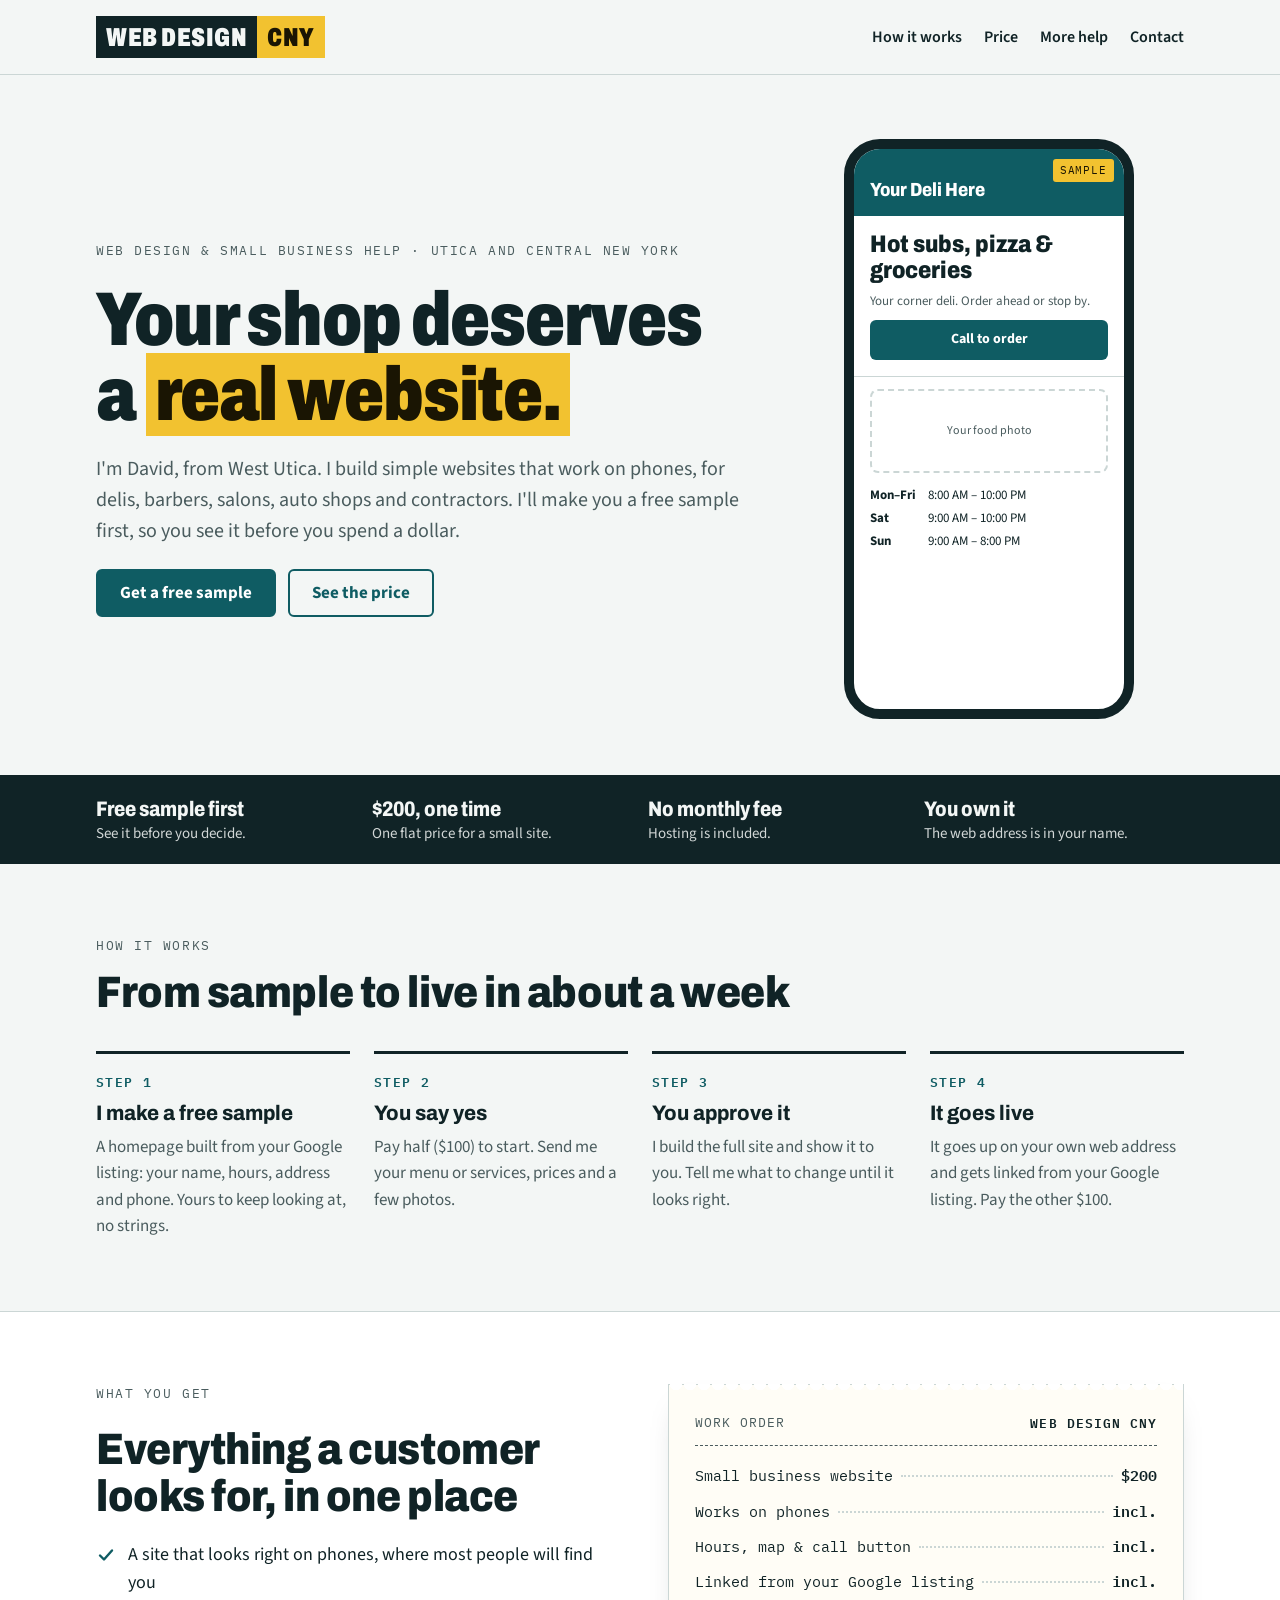
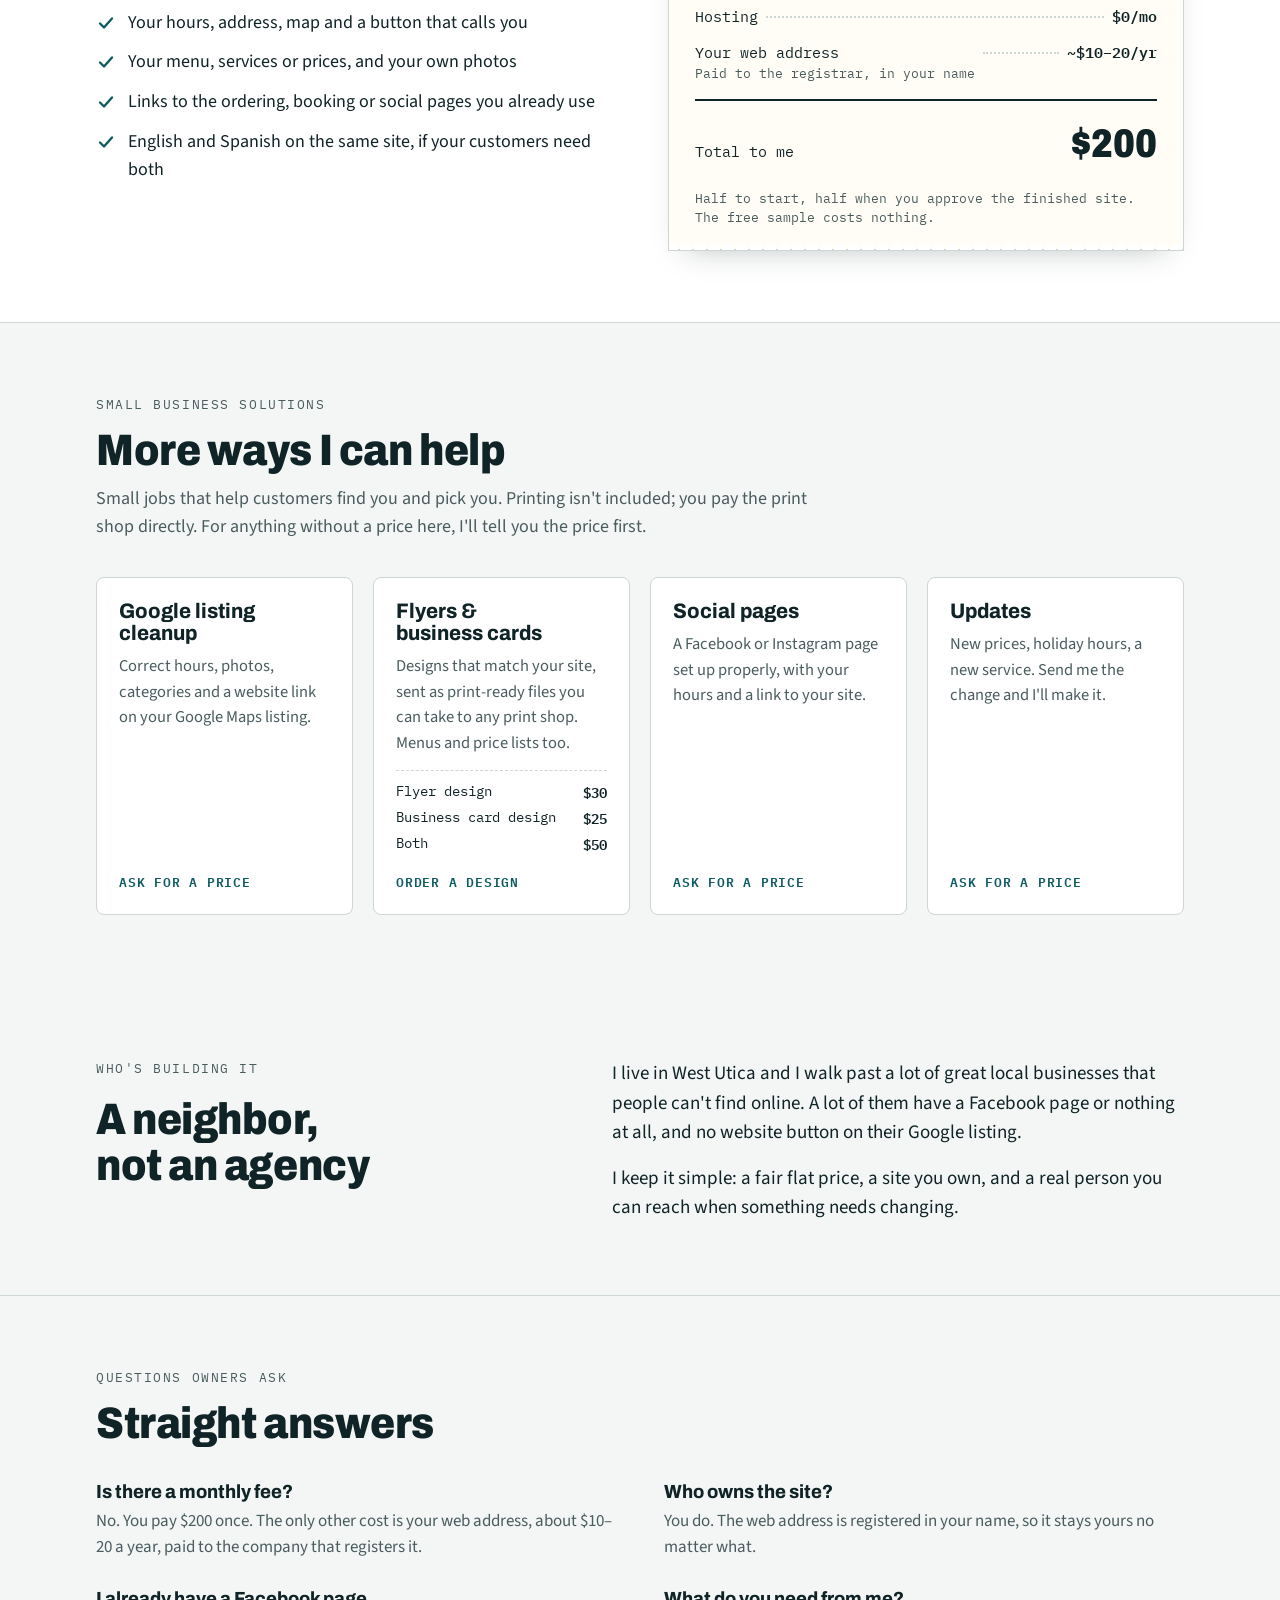
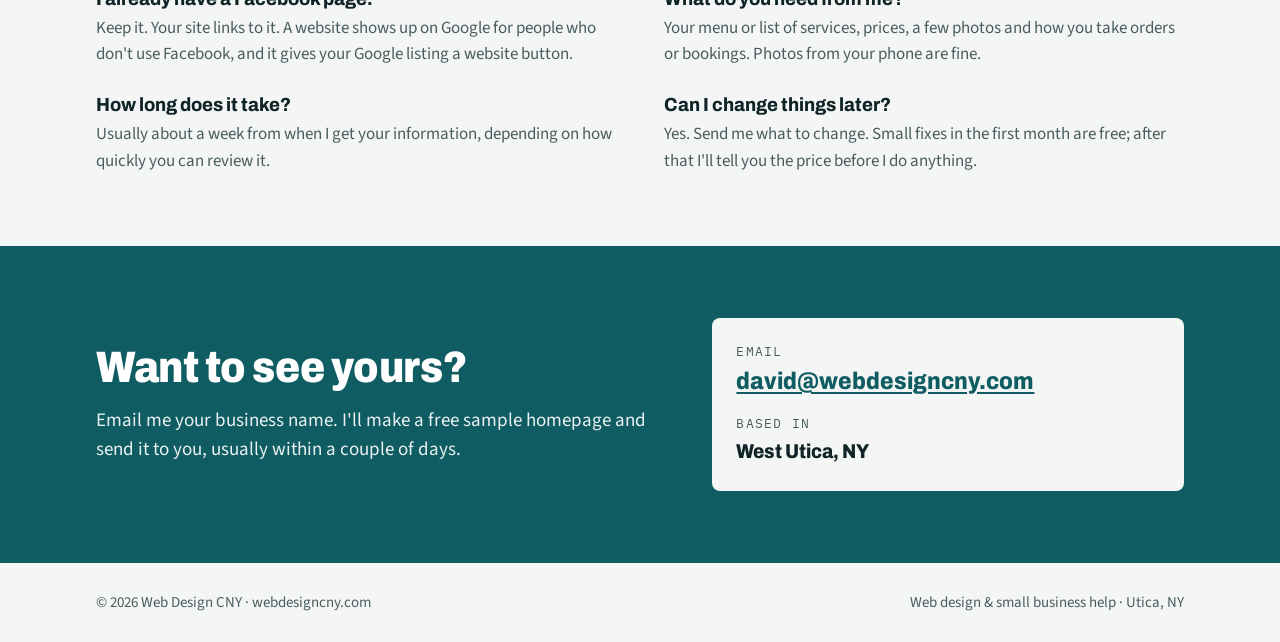
==== index.html @ 4c6f4945 "Add flyer and business card design prices Flyer $30, business card $25, both $50, as print-ready fil" ====
<!doctype html>
<html lang="en">
<head>
<meta charset="utf-8">
<meta name="viewport" content="width=device-width,initial-scale=1,viewport-fit=cover">
<title>Web Design CNY · Websites for small businesses in Utica, NY</title>
<meta name="description" content="Web Design CNY: web design and small business help in Utica and Central New York. Free sample first, $200 flat, no monthly fee.">
<link rel="canonical" href="https://webdesigncny.com/">
<meta property="og:type" content="website">
<meta property="og:url" content="https://webdesigncny.com/">
<meta property="og:title" content="Web Design CNY">
<meta property="og:description" content="Simple websites for small shops in Utica and Central New York. Free sample first, $200 flat, no monthly fee.">
<meta name="theme-color" content="#0F5C63">
<link rel="icon" href="data:image/svg+xml,%3Csvg xmlns='http://www.w3.org/2000/svg' viewBox='0 0 32 32'%3E%3Crect width='32' height='32' rx='4' fill='%23102326'/%3E%3Crect x='16' width='16' height='32' rx='0' fill='%23F2C230'/%3E%3Ctext x='8.5' y='22' font-family='Arial' font-weight='900' font-size='16' fill='%23F3F6F5' text-anchor='middle'%3EW%3C/text%3E%3Ctext x='24' y='22' font-family='Arial' font-weight='900' font-size='16' fill='%231A1503' text-anchor='middle'%3EC%3C/text%3E%3C/svg%3E">
<link rel="preconnect" href="https://fonts.googleapis.com">
<link rel="preconnect" href="https://fonts.gstatic.com" crossorigin>
<link rel="stylesheet" href="https://fonts.googleapis.com/css2?family=Archivo:wdth,wght@62..125,500..900&family=Source+Sans+3:wght@400;600;700&family=IBM+Plex+Mono:wght@400;600&display=swap">
<style>
/* Layout: storefront-sign header, hero with a phone showing a sample site, then a printed work-order ticket for pricing */
:root{
  --paper:#F3F6F5;      /* cool off-white ground */
  --card:#FFFFFF;
  --ink:#102326;        /* text */
  --muted:#4A5C5E;
  --line:#CBD6D5;
  --canal:#0F5C63;      /* primary */
  --canal-ink:#FFFFFF;
  --sign:#F2C230;       /* storefront-sign yellow, used sparingly */
  --sign-ink:#1A1503;
  --ticket:#FFFDF6;
  --display:"Archivo", "Arial Narrow", Arial, sans-serif;
  --body:"Source Sans 3", "Segoe UI", Arial, sans-serif;
  --mono:"IBM Plex Mono", ui-monospace, "Courier New", monospace;
  color-scheme:light;
}
@media (prefers-color-scheme: dark){
  :root:not([data-theme="light"]){
    --paper:#0D191B; --card:#142427; --ink:#E6EFEE; --muted:#A3B5B6; --line:#2A3D40;
    --canal:#5FB3BA; --canal-ink:#06191B; --sign:#F2C230; --sign-ink:#1A1503; --ticket:#1A2A2D;
    color-scheme:dark;
  }
}
:root[data-theme="dark"]{
  --paper:#0D191B; --card:#142427; --ink:#E6EFEE; --muted:#A3B5B6; --line:#2A3D40;
  --canal:#5FB3BA; --canal-ink:#06191B; --sign:#F2C230; --sign-ink:#1A1503; --ticket:#1A2A2D;
  color-scheme:dark;
}
*{box-sizing:border-box}
html{scroll-behavior:smooth}
body{margin:0;background:var(--paper);color:var(--ink);font-family:var(--body);font-size:18px;line-height:1.55}
img{max-width:100%}
a{color:var(--canal)}
a:focus-visible,.btn:focus-visible{outline:3px solid var(--sign);outline-offset:3px}
.wrap{max-width:1120px;margin:0 auto;padding-left:max(16px, env(safe-area-inset-left, 0px));padding-right:max(16px, env(safe-area-inset-right, 0px))}
h1,h2,h3{font-family:var(--display);text-wrap:balance;margin:0;line-height:1.05}
h2{font-size:clamp(30px,4.2vw,44px);font-weight:850;font-stretch:88%;letter-spacing:-0.01em}
h3{font-size:21px;font-weight:750;font-stretch:95%}
p{margin:0;text-wrap:pretty}
.eyebrow{font-family:var(--mono);font-size:13px;letter-spacing:0.12em;text-transform:uppercase;color:var(--muted)}
.btn{display:inline-flex;align-items:center;justify-content:center;min-height:48px;padding:0 22px;border-radius:6px;font-weight:700;font-size:17px;text-decoration:none;border:2px solid var(--canal)}
.btn-primary{background:var(--canal);color:var(--canal-ink)}
.btn-ghost{color:var(--canal);background:transparent}
section{padding-block:72px}

/* header */
.top{border-bottom:1px solid var(--line);background:var(--paper)}
.top .wrap{display:flex;align-items:center;justify-content:space-between;gap:16px;flex-wrap:wrap;padding-block:16px}
.mark{display:inline-flex;align-items:stretch;text-decoration:none;font-family:var(--display);font-weight:900;font-stretch:72%;font-size:26px;letter-spacing:0.02em;line-height:1}
.mark span{padding:8px 10px}
.mark .a{background:var(--ink);color:var(--paper)}
.mark .b{background:var(--sign);color:var(--sign-ink)}
.nav{display:flex;gap:22px;flex-wrap:wrap;font-weight:600;font-size:16px}
.nav a{color:var(--ink);text-decoration:none}
.nav a:hover{color:var(--canal);text-decoration:underline}

/* hero */
.hero{padding-block:64px 56px}
.hero .wrap{display:grid;grid-template-columns:minmax(0,1.25fr) minmax(0,0.75fr);gap:48px;align-items:center}
.hero h1{font-size:clamp(42px,6.4vw,76px);font-weight:900;font-stretch:78%;letter-spacing:-0.015em;line-height:0.98}
.hero h1 em{font-style:normal;background:var(--sign);color:var(--sign-ink);padding:0 0.12em;box-decoration-break:clone;-webkit-box-decoration-break:clone}
.hero-copy{display:flex;flex-direction:column;gap:22px;min-width:0}
.hero-copy .lede{font-size:20px;color:var(--muted);max-width:34em}
.cta{display:flex;gap:12px;flex-wrap:wrap}

/* phone mockup */
.phone{justify-self:center;width:100%;max-width:290px;aspect-ratio:9/18;border:10px solid var(--ink);border-radius:36px;background:var(--card);overflow:hidden;display:flex;flex-direction:column;position:relative}
.phone .tag{position:absolute;top:10px;right:10px;font-family:var(--mono);font-size:11px;letter-spacing:0.08em;text-transform:uppercase;background:var(--sign);color:var(--sign-ink);padding:3px 7px;border-radius:3px}
.p-nav{background:var(--canal);color:var(--canal-ink);padding:26px 16px 12px;font-family:var(--display);font-weight:800;font-stretch:85%;font-size:19px}
.p-hero{padding:16px;display:flex;flex-direction:column;gap:10px;border-bottom:1px solid var(--line)}
.p-hero strong{font-family:var(--display);font-size:24px;font-weight:850;font-stretch:85%;line-height:1.05}
.p-hero small{font-size:13px;color:var(--muted);line-height:1.35}
.p-btn{background:var(--canal);color:var(--canal-ink);border-radius:6px;text-align:center;font-weight:700;font-size:14px;padding:9px}
.p-photo{margin:12px 16px 0;height:84px;border:2px dashed var(--line);border-radius:8px;display:flex;align-items:center;justify-content:center;font-size:12px;color:var(--muted)}
.p-hours{padding:12px 16px;font-size:13px;display:grid;grid-template-columns:auto 1fr;gap:3px 12px;font-variant-numeric:tabular-nums}
.p-hours b{font-weight:700}

/* promise strip */
.strip{background:var(--ink);color:var(--paper)}
.strip .wrap{display:grid;grid-template-columns:repeat(4,minmax(0,1fr));gap:16px;padding-block:22px}
.strip div{font-family:var(--display);font-weight:800;font-stretch:85%;font-size:21px;line-height:1.15}
.strip small{display:block;font-family:var(--body);font-weight:400;font-size:15px;opacity:0.85;margin-top:4px}

/* steps */
.head{display:flex;flex-direction:column;gap:12px;margin-bottom:36px;max-width:40em}
.steps{display:grid;grid-template-columns:repeat(4,minmax(0,1fr));gap:24px;list-style:none;margin:0;padding:0;counter-reset:s}
.steps li{display:flex;flex-direction:column;gap:10px;padding-top:18px;border-top:3px solid var(--ink);min-width:0}
.steps li::before{counter-increment:s;content:"Step " counter(s);font-family:var(--mono);font-size:13px;letter-spacing:0.1em;text-transform:uppercase;color:var(--canal);font-weight:600}
.steps p{color:var(--muted);font-size:17px}

/* pricing */
.price{background:var(--card);border-block:1px solid var(--line)}
.price .wrap{display:grid;grid-template-columns:minmax(0,1fr) minmax(0,1fr);gap:56px;align-items:start}
.incl{display:flex;flex-direction:column;gap:22px;min-width:0}
.incl ul{margin:0;padding:0;list-style:none;display:flex;flex-direction:column;gap:12px}
.incl li{display:grid;grid-template-columns:22px 1fr;gap:10px;align-items:start}
.incl svg{margin-top:4px;color:var(--canal)}
.ticket{background:var(--ticket);border:1px solid var(--line);font-family:var(--mono);font-size:15px;padding:28px 26px 22px;position:relative;min-width:0;box-shadow:0 1px 0 var(--line),0 14px 30px -18px rgba(16,35,38,0.35)}
.ticket::before,.ticket::after{content:"";position:absolute;left:0;right:0;height:10px;background:radial-gradient(circle at 7px 0,var(--card) 6px,transparent 6.5px) repeat-x;background-size:14px 10px}
.ticket::before{top:-1px}
.ticket::after{bottom:-1px;transform:rotate(180deg)}
.t-head{display:flex;justify-content:space-between;gap:12px;flex-wrap:wrap;border-bottom:1px dashed var(--muted);padding-bottom:12px;margin-bottom:12px;font-size:13px;letter-spacing:0.08em;text-transform:uppercase;color:var(--muted)}
.t-head b{color:var(--ink);font-weight:600}
.t-row{display:flex;align-items:baseline;gap:8px;padding:6px 0}
.t-row .lbl{min-width:0}
.t-row .dots{flex:1;border-bottom:2px dotted var(--line);transform:translateY(-4px);min-width:16px}
.t-row .amt{font-variant-numeric:tabular-nums;white-space:nowrap;font-weight:600}
.t-row .note{display:block;font-size:12.5px;color:var(--muted)}
.t-total{display:flex;justify-content:space-between;align-items:baseline;gap:12px;border-top:2px solid var(--ink);margin-top:10px;padding-top:12px}
.t-total .big{font-family:var(--display);font-size:40px;font-weight:900;font-stretch:80%}
.t-foot{margin-top:14px;font-size:12.5px;color:var(--muted);line-height:1.5}

/* more help */
.help-grid{display:grid;grid-template-columns:repeat(4,minmax(0,1fr));gap:20px}
.help{background:var(--card);border:1px solid var(--line);border-radius:8px;padding:22px;display:flex;flex-direction:column;gap:10px;min-width:0}
.help p{color:var(--muted);font-size:16.5px}
.help .ask{margin-top:auto;font-family:var(--mono);font-size:13px;letter-spacing:0.06em;text-transform:uppercase;color:var(--canal);font-weight:600;padding-top:8px;text-decoration:none}
.help .ask:hover{text-decoration:underline}
.rates{margin:4px 0 0;display:grid;grid-template-columns:1fr auto;gap:4px 12px;font-family:var(--mono);font-size:14px;border-top:1px dashed var(--line);padding-top:10px}
.rates dt{margin:0;color:var(--ink)}
.rates dd{margin:0;font-weight:600;font-variant-numeric:tabular-nums;text-align:right}

/* about */
.about .wrap{display:grid;grid-template-columns:minmax(0,0.9fr) minmax(0,1.1fr);gap:48px;align-items:start}
.about p{font-size:19px;max-width:34em}
.stack{display:flex;flex-direction:column;gap:16px}

/* faq */
.faq{border-top:1px solid var(--line)}
.qs{display:grid;grid-template-columns:repeat(2,minmax(0,1fr));gap:28px 48px}
.qs div{display:flex;flex-direction:column;gap:6px;min-width:0}
.qs h3{font-size:19px}
.qs p{color:var(--muted);font-size:17px}

/* contact */
.contact{background:var(--canal);color:var(--canal-ink)}
.contact .wrap{display:grid;grid-template-columns:minmax(0,1.1fr) minmax(0,0.9fr);gap:40px;align-items:center}
.contact h2{color:var(--canal-ink)}
.contact p{font-size:19px;opacity:0.92;max-width:30em}
.card-c{background:var(--paper);color:var(--ink);border-radius:8px;padding:24px;display:flex;flex-direction:column;gap:14px;min-width:0}
.card-c .row{display:flex;flex-direction:column;gap:2px}
.card-c .k{font-family:var(--mono);font-size:12.5px;letter-spacing:0.1em;text-transform:uppercase;color:var(--muted)}
.card-c .v{font-family:var(--display);font-weight:800;font-stretch:90%;font-size:24px;overflow-wrap:anywhere;color:var(--ink)}
.card-c a.v{color:var(--canal);text-decoration:underline;text-underline-offset:3px}
footer{padding-block:28px;font-size:15px;color:var(--muted)}
footer .wrap{display:flex;justify-content:space-between;gap:12px;flex-wrap:wrap}

@media (max-width:900px){
  .hero .wrap,.price .wrap,.about .wrap,.contact .wrap{grid-template-columns:minmax(0,1fr)}
  .steps,.help-grid{grid-template-columns:repeat(2,minmax(0,1fr))}
  .strip .wrap{grid-template-columns:repeat(2,minmax(0,1fr))}
  .phone{max-width:260px}
}
@media (max-width:560px){
  body{font-size:17px}
  section{padding-block:52px}
  .steps,.help-grid,.qs{grid-template-columns:minmax(0,1fr)}
  .nav{gap:14px;font-size:15px}
  .ticket{padding:24px 16px 18px;font-size:14px}
}
@media (prefers-reduced-motion:no-preference){
  .btn{transition:transform .15s ease}
  .btn:hover{transform:translateY(-1px)}
}
@media (prefers-reduced-motion:reduce){
  html{scroll-behavior:auto}
}
</style>
</head>
<body>

<header class="top">
  <div class="wrap">
    <a class="mark" href="#top" aria-label="Web Design CNY, home"><span class="a">WEB DESIGN</span><span class="b">CNY</span></a>
    <nav class="nav" aria-label="Main">
      <a href="#how">How it works</a>
      <a href="#price">Price</a>
      <a href="#help">More help</a>
      <a href="#contact">Contact</a>
    </nav>
  </div>
</header>

<main id="top">
  <section class="hero">
    <div class="wrap">
      <div class="hero-copy">
        <div class="eyebrow">Web design &amp; small business help · Utica and Central New York</div>
        <h1>Your shop deserves a <em>real website.</em></h1>
        <p class="lede">I'm David, from West Utica. I build simple websites that work on phones, for delis, barbers, salons, auto shops and contractors. I'll make you a free sample first, so you see it before you spend a dollar.</p>
        <div class="cta">
          <a class="btn btn-primary" href="#contact">Get a free sample</a>
          <a class="btn btn-ghost" href="#price">See the price</a>
        </div>
      </div>
      <div class="phone" role="img" aria-label="Example of a small business website on a phone, showing a deli's name, a call button, a photo spot and opening hours">
        <div class="tag">Sample</div>
        <div class="p-nav">Your Deli Here</div>
        <div class="p-hero">
          <strong>Hot subs, pizza &amp; groceries</strong>
          <small>Your corner deli. Order ahead or stop by.</small>
          <div class="p-btn">Call to order</div>
        </div>
        <div class="p-photo">Your food photo</div>
        <div class="p-hours">
          <b>Mon–Fri</b><span>8:00 AM – 10:00 PM</span>
          <b>Sat</b><span>9:00 AM – 10:00 PM</span>
          <b>Sun</b><span>9:00 AM – 8:00 PM</span>
        </div>
      </div>
    </div>
  </section>

  <div class="strip">
    <div class="wrap">
      <div>Free sample first<small>See it before you decide.</small></div>
      <div>$200, one time<small>One flat price for a small site.</small></div>
      <div>No monthly fee<small>Hosting is included.</small></div>
      <div>You own it<small>The web address is in your name.</small></div>
    </div>
  </div>

  <section id="how">
    <div class="wrap">
      <div class="head">
        <div class="eyebrow">How it works</div>
        <h2>From sample to live in about a week</h2>
      </div>
      <ol class="steps">
        <li><h3>I make a free sample</h3><p>A homepage built from your Google listing: your name, hours, address and phone. Yours to keep looking at, no strings.</p></li>
        <li><h3>You say yes</h3><p>Pay half ($100) to start. Send me your menu or services, prices and a few photos.</p></li>
        <li><h3>You approve it</h3><p>I build the full site and show it to you. Tell me what to change until it looks right.</p></li>
        <li><h3>It goes live</h3><p>It goes up on your own web address and gets linked from your Google listing. Pay the other $100.</p></li>
      </ol>
    </div>
  </section>

  <section class="price" id="price">
    <div class="wrap">
      <div class="incl">
        <div class="eyebrow">What you get</div>
        <h2>Everything a customer looks for, in one place</h2>
        <ul>
          <li><svg width="20" height="20" viewBox="0 0 20 20" fill="none" aria-hidden="true"><path d="M4 10.5l4 4 8-9" stroke="currentColor" stroke-width="2.4" stroke-linecap="round" stroke-linejoin="round"/></svg><span>A site that looks right on phones, where most people will find you</span></li>
          <li><svg width="20" height="20" viewBox="0 0 20 20" fill="none" aria-hidden="true"><path d="M4 10.5l4 4 8-9" stroke="currentColor" stroke-width="2.4" stroke-linecap="round" stroke-linejoin="round"/></svg><span>Your hours, address, map and a button that calls you</span></li>
          <li><svg width="20" height="20" viewBox="0 0 20 20" fill="none" aria-hidden="true"><path d="M4 10.5l4 4 8-9" stroke="currentColor" stroke-width="2.4" stroke-linecap="round" stroke-linejoin="round"/></svg><span>Your menu, services or prices, and your own photos</span></li>
          <li><svg width="20" height="20" viewBox="0 0 20 20" fill="none" aria-hidden="true"><path d="M4 10.5l4 4 8-9" stroke="currentColor" stroke-width="2.4" stroke-linecap="round" stroke-linejoin="round"/></svg><span>Links to the ordering, booking or social pages you already use</span></li>
          <li><svg width="20" height="20" viewBox="0 0 20 20" fill="none" aria-hidden="true"><path d="M4 10.5l4 4 8-9" stroke="currentColor" stroke-width="2.4" stroke-linecap="round" stroke-linejoin="round"/></svg><span>English and Spanish on the same site, if your customers need both</span></li>
        </ul>
      </div>
      <div class="ticket" aria-label="Price breakdown">
        <div class="t-head"><span>Work order</span><b>Web Design CNY</b></div>
        <div class="t-row"><span class="lbl">Small business website</span><span class="dots"></span><span class="amt">$200</span></div>
        <div class="t-row"><span class="lbl">Works on phones</span><span class="dots"></span><span class="amt">incl.</span></div>
        <div class="t-row"><span class="lbl">Hours, map &amp; call button</span><span class="dots"></span><span class="amt">incl.</span></div>
        <div class="t-row"><span class="lbl">Linked from your Google listing</span><span class="dots"></span><span class="amt">incl.</span></div>
        <div class="t-row"><span class="lbl">Hosting</span><span class="dots"></span><span class="amt">$0/mo</span></div>
        <div class="t-row"><span class="lbl">Your web address<span class="note">Paid to the registrar, in your name</span></span><span class="dots"></span><span class="amt">~$10–20/yr</span></div>
        <div class="t-total"><span>Total to me</span><span class="big">$200</span></div>
        <div class="t-foot">Half to start, half when you approve the finished site. The free sample costs nothing.</div>
      </div>
    </div>
  </section>

  <section id="help">
    <div class="wrap">
      <div class="head">
        <div class="eyebrow">Small business solutions</div>
        <h2>More ways I can help</h2>
        <p style="color:var(--muted)">Small jobs that help customers find you and pick you. Printing isn't included; you pay the print shop directly. For anything without a price here, I'll tell you the price first.</p>
      </div>
      <div class="help-grid">
        <div class="help"><h3>Google listing cleanup</h3><p>Correct hours, photos, categories and a website link on your Google Maps listing.</p><a class="ask" href="#contact">Ask for a price</a></div>
        <div class="help"><h3>Flyers &amp; business cards</h3><p>Designs that match your site, sent as print-ready files you can take to any print shop. Menus and price lists too.</p><dl class="rates"><dt>Flyer design</dt><dd>$30</dd><dt>Business card design</dt><dd>$25</dd><dt>Both</dt><dd>$50</dd></dl><a class="ask" href="#contact">Order a design</a></div>
        <div class="help"><h3>Social pages</h3><p>A Facebook or Instagram page set up properly, with your hours and a link to your site.</p><a class="ask" href="#contact">Ask for a price</a></div>
        <div class="help"><h3>Updates</h3><p>New prices, holiday hours, a new service. Send me the change and I'll make it.</p><a class="ask" href="#contact">Ask for a price</a></div>
      </div>
    </div>
  </section>

  <section class="about">
    <div class="wrap">
      <div class="stack">
        <div class="eyebrow">Who's building it</div>
        <h2>A neighbor, not an agency</h2>
      </div>
      <div class="stack">
        <p>I live in West Utica and I walk past a lot of great local businesses that people can't find online. A lot of them have a Facebook page or nothing at all, and no website button on their Google listing.</p>
        <p>I keep it simple: a fair flat price, a site you own, and a real person you can reach when something needs changing.</p>
      </div>
    </div>
  </section>

  <section class="faq">
    <div class="wrap">
      <div class="head">
        <div class="eyebrow">Questions owners ask</div>
        <h2>Straight answers</h2>
      </div>
      <div class="qs">
        <div><h3>Is there a monthly fee?</h3><p>No. You pay $200 once. The only other cost is your web address, about $10–20 a year, paid to the company that registers it.</p></div>
        <div><h3>Who owns the site?</h3><p>You do. The web address is registered in your name, so it stays yours no matter what.</p></div>
        <div><h3>I already have a Facebook page.</h3><p>Keep it. Your site links to it. A website shows up on Google for people who don't use Facebook, and it gives your Google listing a website button.</p></div>
        <div><h3>What do you need from me?</h3><p>Your menu or list of services, prices, a few photos and how you take orders or bookings. Photos from your phone are fine.</p></div>
        <div><h3>How long does it take?</h3><p>Usually about a week from when I get your information, depending on how quickly you can review it.</p></div>
        <div><h3>Can I change things later?</h3><p>Yes. Send me what to change. Small fixes in the first month are free; after that I'll tell you the price before I do anything.</p></div>
      </div>
    </div>
  </section>

  <section class="contact" id="contact">
    <div class="wrap">
      <div class="stack">
        <h2>Want to see yours?</h2>
        <p>Email me your business name. I'll make a free sample homepage and send it to you, usually within a couple of days.</p>
      </div>
      <div class="card-c">
        <div class="row"><span class="k">Email</span><a class="v" href="mailto:david@webdesigncny.com?subject=Free%20sample%20for%20my%20business">david@webdesigncny.com</a></div>
        <div class="row"><span class="k">Based in</span><span class="v" style="font-size:20px">West Utica, NY</span></div>
      </div>
    </div>
  </section>
</main>

<footer>
  <div class="wrap">
    <span>© 2026 Web Design CNY · webdesigncny.com</span>
    <span>Web design &amp; small business help · Utica, NY</span>
  </div>
</footer>

</body>
</html>
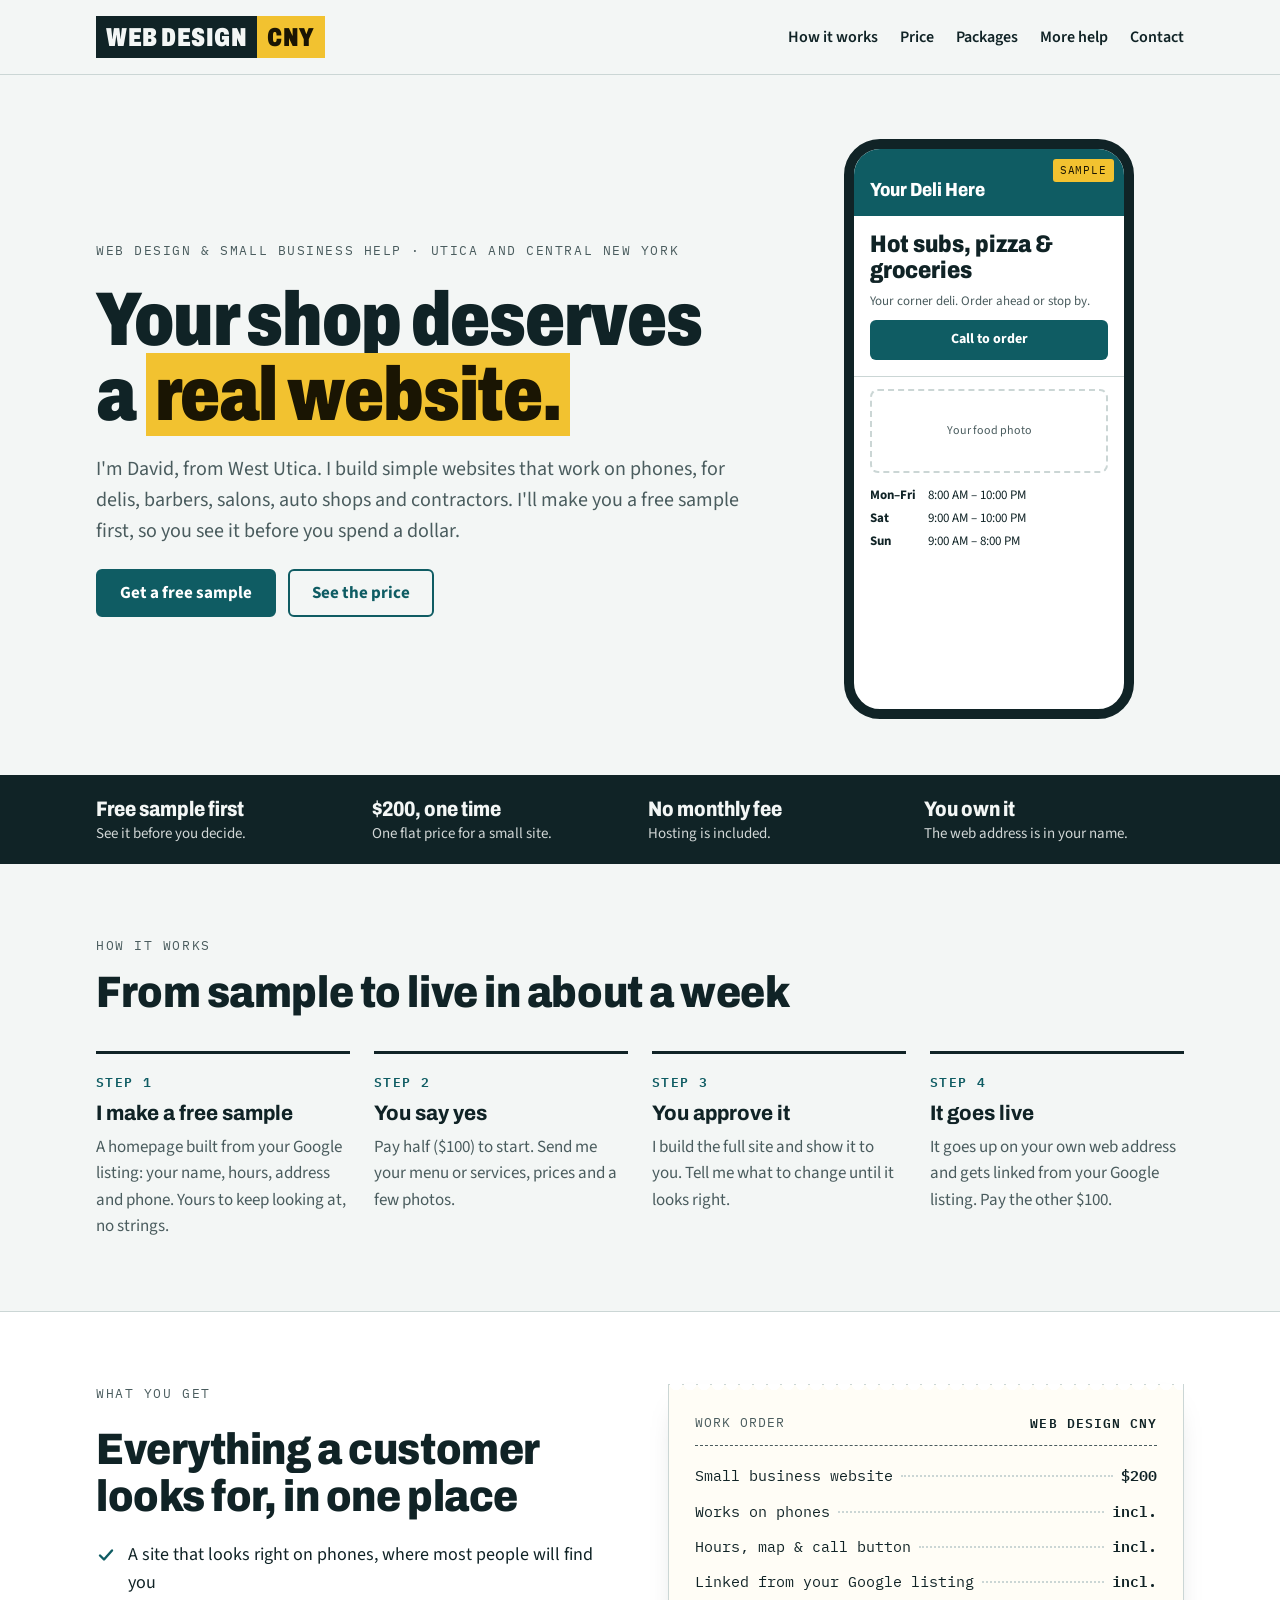
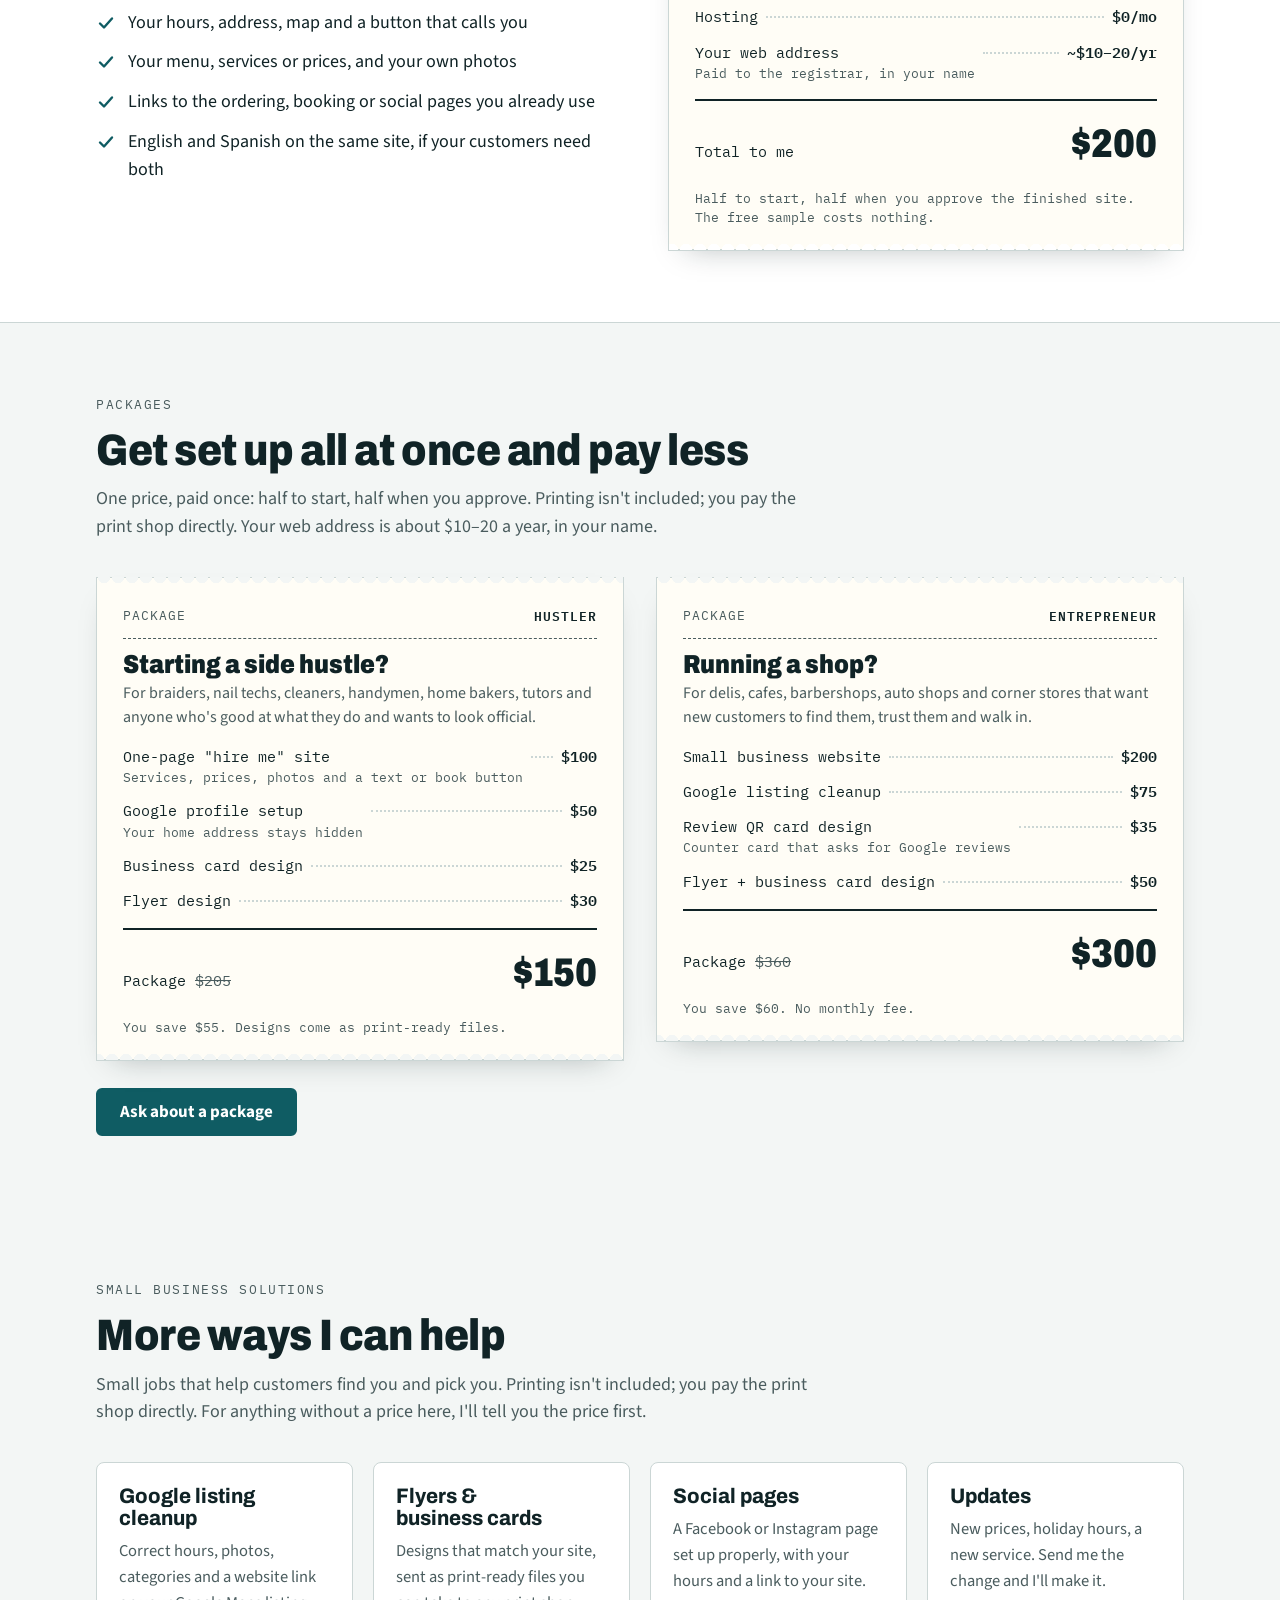
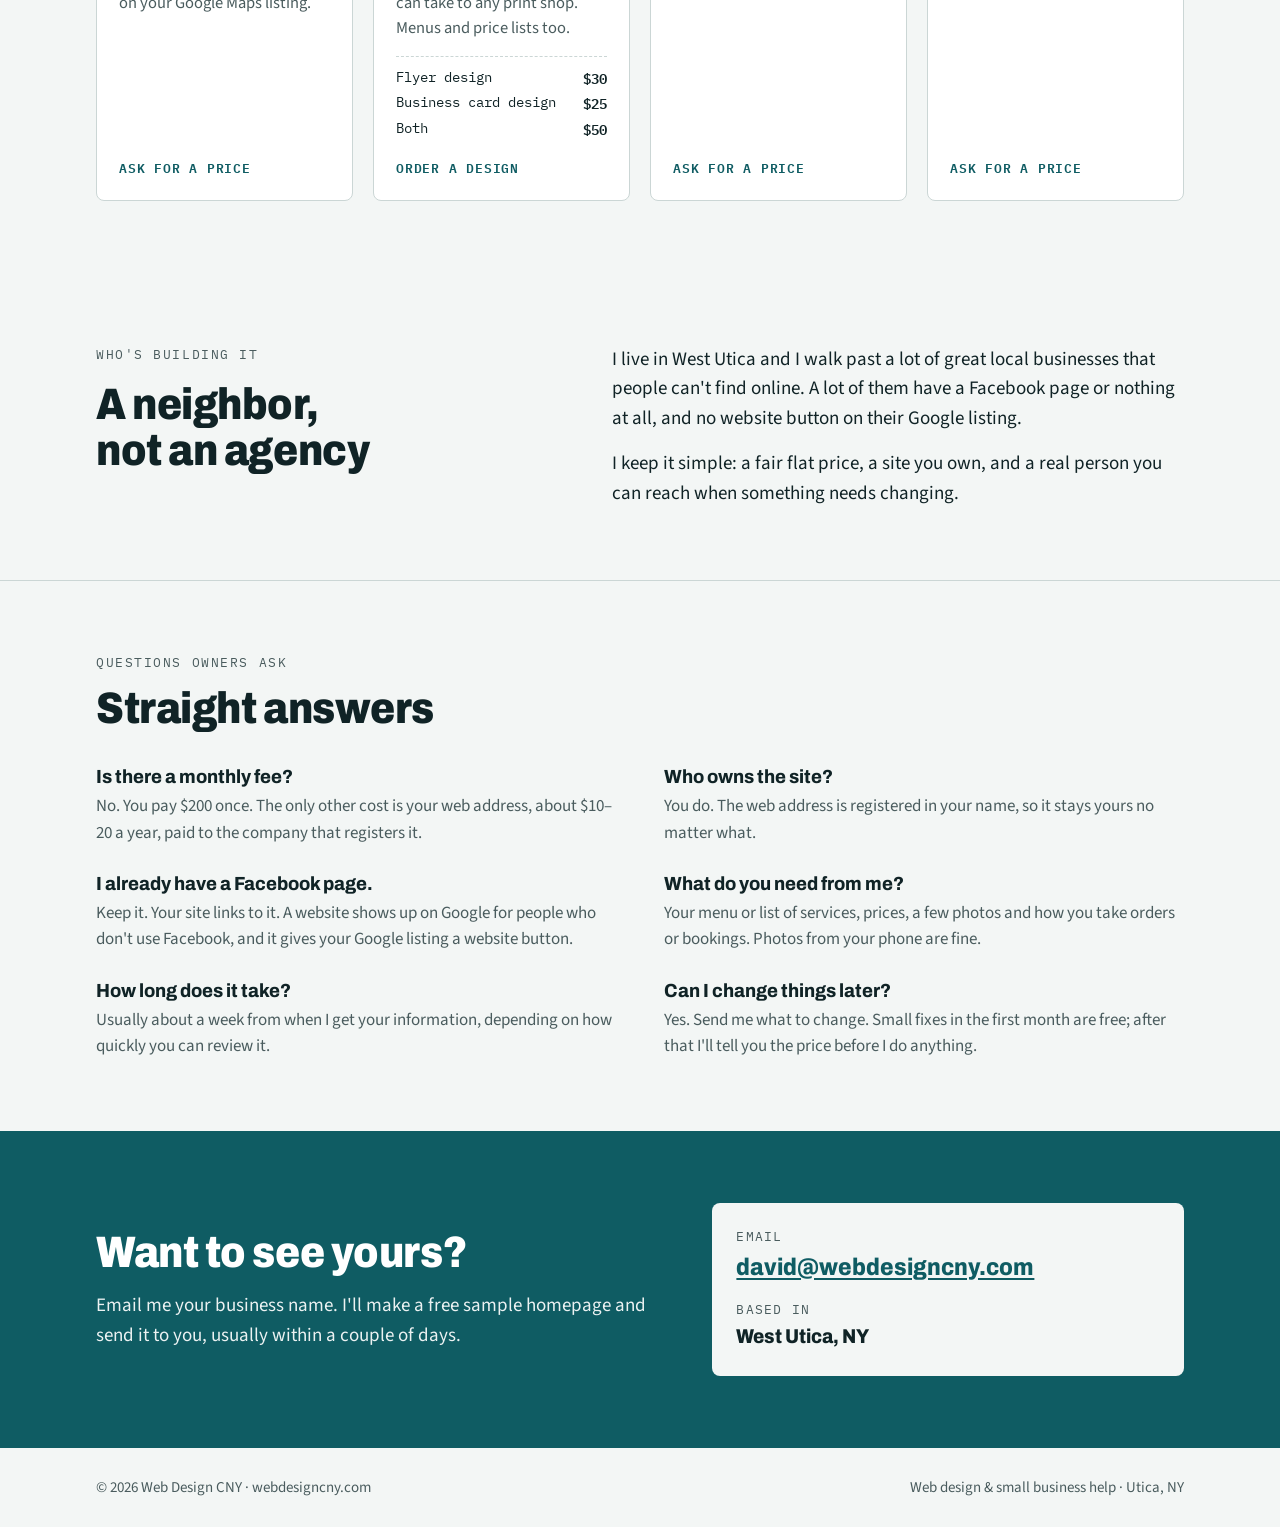
==== commit 27acedfa: "Add Hustler and Entrepreneur packages section Hustler $150 (one-page site, Google profile, card, fly" ====
--- a/index.html
+++ b/index.html
@@ -139,6 +139,13 @@
 .rates dt{margin:0;color:var(--ink)}
 .rates dd{margin:0;font-weight:600;font-variant-numeric:tabular-nums;text-align:right}
 
+/* packages */
+.pk-grid{display:grid;grid-template-columns:repeat(2,minmax(0,1fr));gap:32px;align-items:start}
+.pk::before,.pk::after{background:radial-gradient(circle at 7px 0,var(--paper) 6px,transparent 6.5px) repeat-x;background-size:14px 10px}
+.pk .who{font-family:var(--body);font-size:16px;color:var(--muted);margin:0 0 10px;line-height:1.45}
+.pk h3{font-family:var(--display);font-size:26px;font-weight:900;font-stretch:85%;margin:0 0 4px;color:var(--ink)}
+.pk .was{text-decoration:line-through;color:var(--muted);font-weight:400}
+
 /* about */
 .about .wrap{display:grid;grid-template-columns:minmax(0,0.9fr) minmax(0,1.1fr);gap:48px;align-items:start}
 .about p{font-size:19px;max-width:34em}
@@ -167,6 +174,7 @@
 @media (max-width:900px){
   .hero .wrap,.price .wrap,.about .wrap,.contact .wrap{grid-template-columns:minmax(0,1fr)}
   .steps,.help-grid{grid-template-columns:repeat(2,minmax(0,1fr))}
+  .pk-grid{grid-template-columns:minmax(0,1fr)}
   .strip .wrap{grid-template-columns:repeat(2,minmax(0,1fr))}
   .phone{max-width:260px}
 }
@@ -194,6 +202,7 @@
     <nav class="nav" aria-label="Main">
       <a href="#how">How it works</a>
       <a href="#price">Price</a>
+      <a href="#packages">Packages</a>
       <a href="#help">More help</a>
       <a href="#contact">Contact</a>
     </nav>
@@ -281,6 +290,41 @@
     </div>
   </section>
 
+  <section id="packages">
+    <div class="wrap">
+      <div class="head">
+        <div class="eyebrow">Packages</div>
+        <h2>Get set up all at once and pay less</h2>
+        <p style="color:var(--muted)">One price, paid once: half to start, half when you approve. Printing isn't included; you pay the print shop directly. Your web address is about $10–20 a year, in your name.</p>
+      </div>
+      <div class="pk-grid">
+        <div class="ticket pk" aria-label="Hustler package">
+          <div class="t-head"><span>Package</span><b>Hustler</b></div>
+          <h3>Starting a side hustle?</h3>
+          <p class="who">For braiders, nail techs, cleaners, handymen, home bakers, tutors and anyone who's good at what they do and wants to look official.</p>
+          <div class="t-row"><span class="lbl">One-page "hire me" site<span class="note">Services, prices, photos and a text or book button</span></span><span class="dots"></span><span class="amt">$100</span></div>
+          <div class="t-row"><span class="lbl">Google profile setup<span class="note">Your home address stays hidden</span></span><span class="dots"></span><span class="amt">$50</span></div>
+          <div class="t-row"><span class="lbl">Business card design</span><span class="dots"></span><span class="amt">$25</span></div>
+          <div class="t-row"><span class="lbl">Flyer design</span><span class="dots"></span><span class="amt">$30</span></div>
+          <div class="t-total"><span>Package <span class="was">$205</span></span><span class="big">$150</span></div>
+          <div class="t-foot">You save $55. Designs come as print-ready files.</div>
+        </div>
+        <div class="ticket pk" aria-label="Entrepreneur package">
+          <div class="t-head"><span>Package</span><b>Entrepreneur</b></div>
+          <h3>Running a shop?</h3>
+          <p class="who">For delis, cafes, barbershops, auto shops and corner stores that want new customers to find them, trust them and walk in.</p>
+          <div class="t-row"><span class="lbl">Small business website</span><span class="dots"></span><span class="amt">$200</span></div>
+          <div class="t-row"><span class="lbl">Google listing cleanup</span><span class="dots"></span><span class="amt">$75</span></div>
+          <div class="t-row"><span class="lbl">Review QR card design<span class="note">Counter card that asks for Google reviews</span></span><span class="dots"></span><span class="amt">$35</span></div>
+          <div class="t-row"><span class="lbl">Flyer + business card design</span><span class="dots"></span><span class="amt">$50</span></div>
+          <div class="t-total"><span>Package <span class="was">$360</span></span><span class="big">$300</span></div>
+          <div class="t-foot">You save $60. No monthly fee.</div>
+        </div>
+      </div>
+      <p style="margin-top:28px"><a class="btn btn-primary" href="#contact">Ask about a package</a></p>
+    </div>
+  </section>
+
   <section id="help">
     <div class="wrap">
       <div class="head">
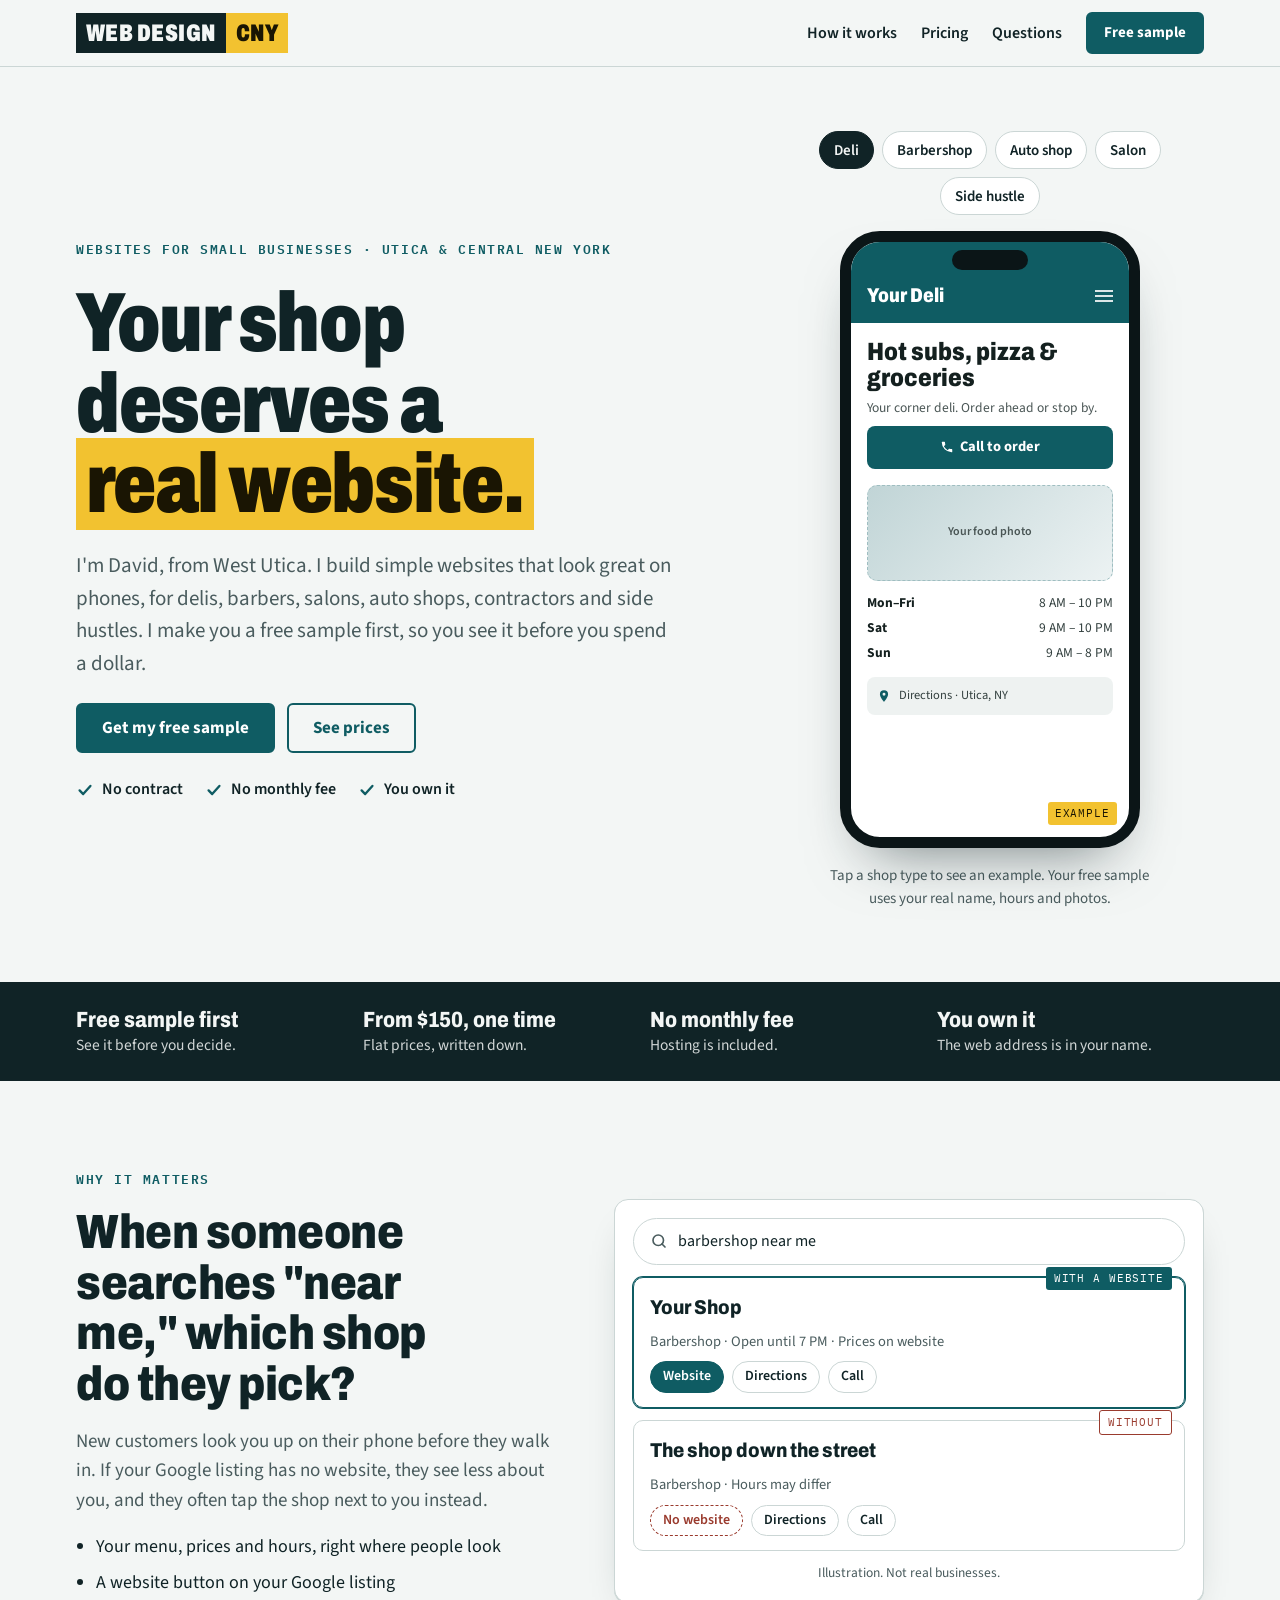
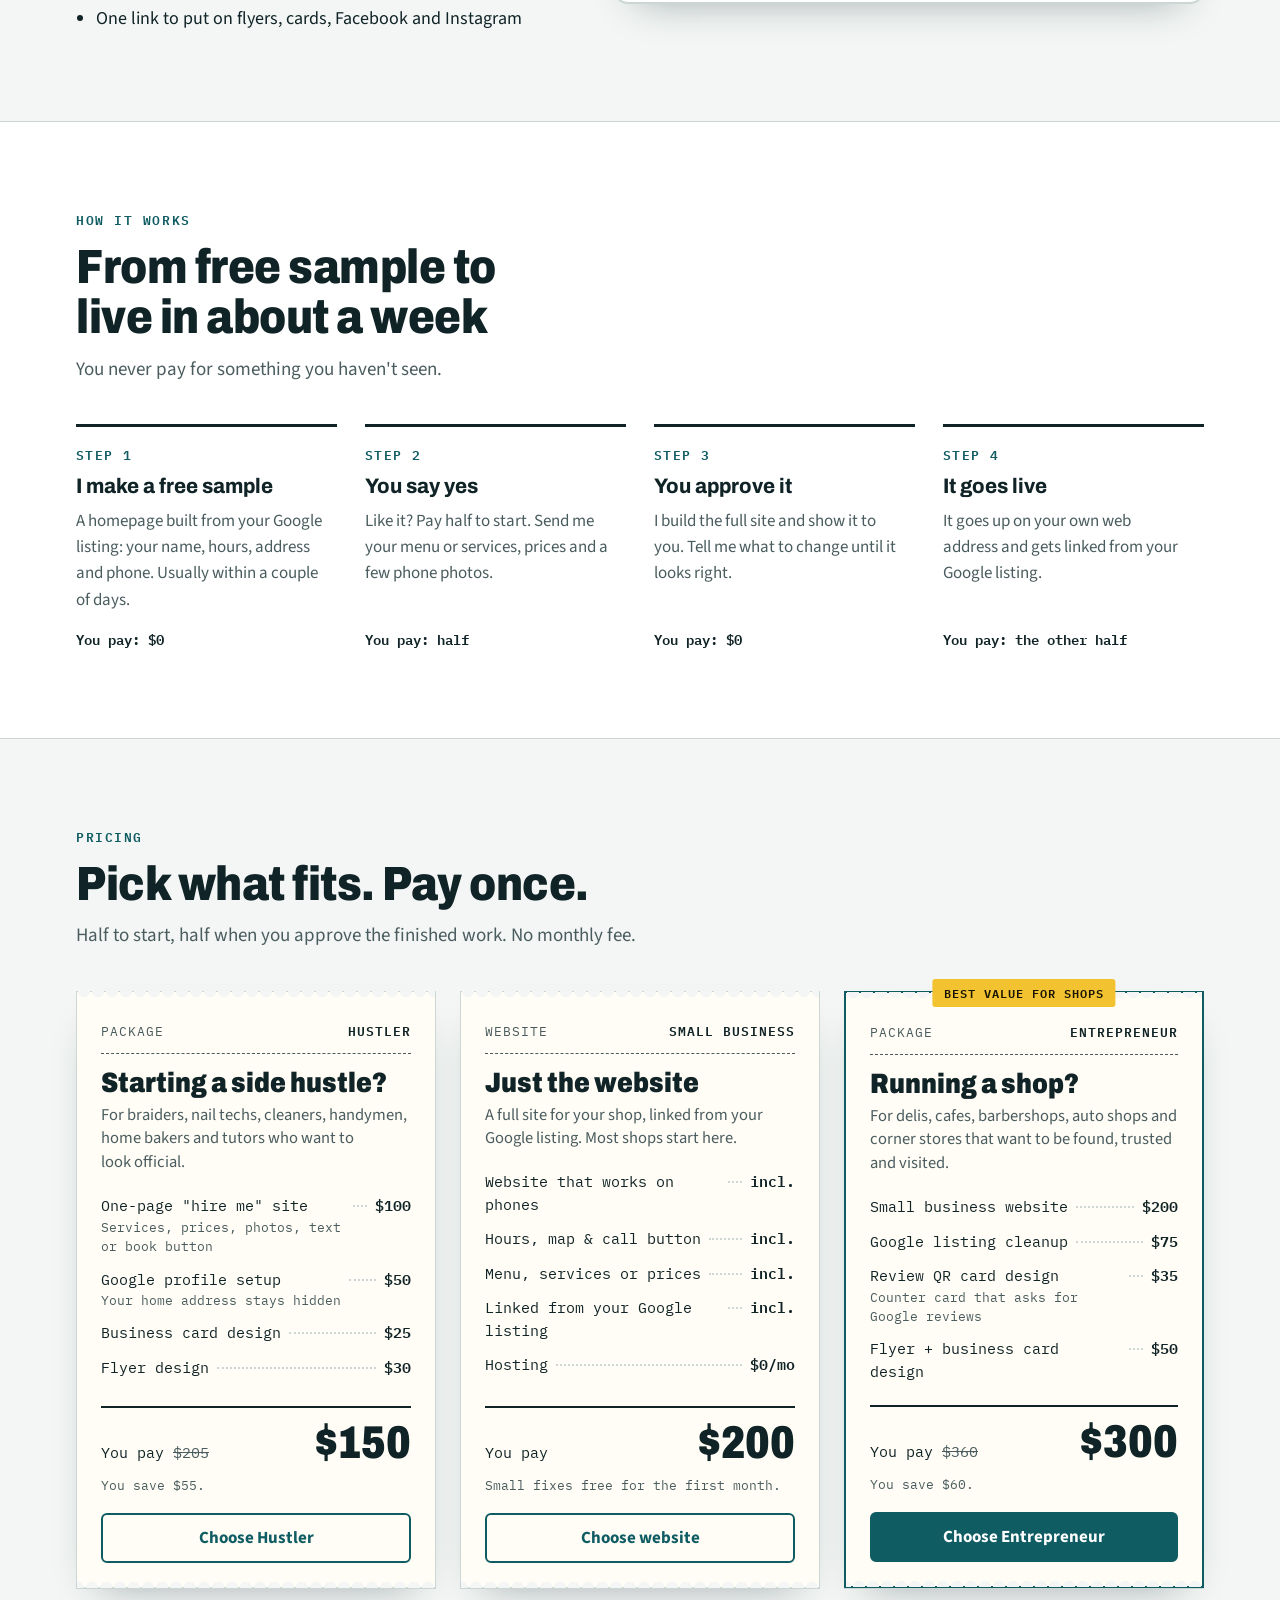
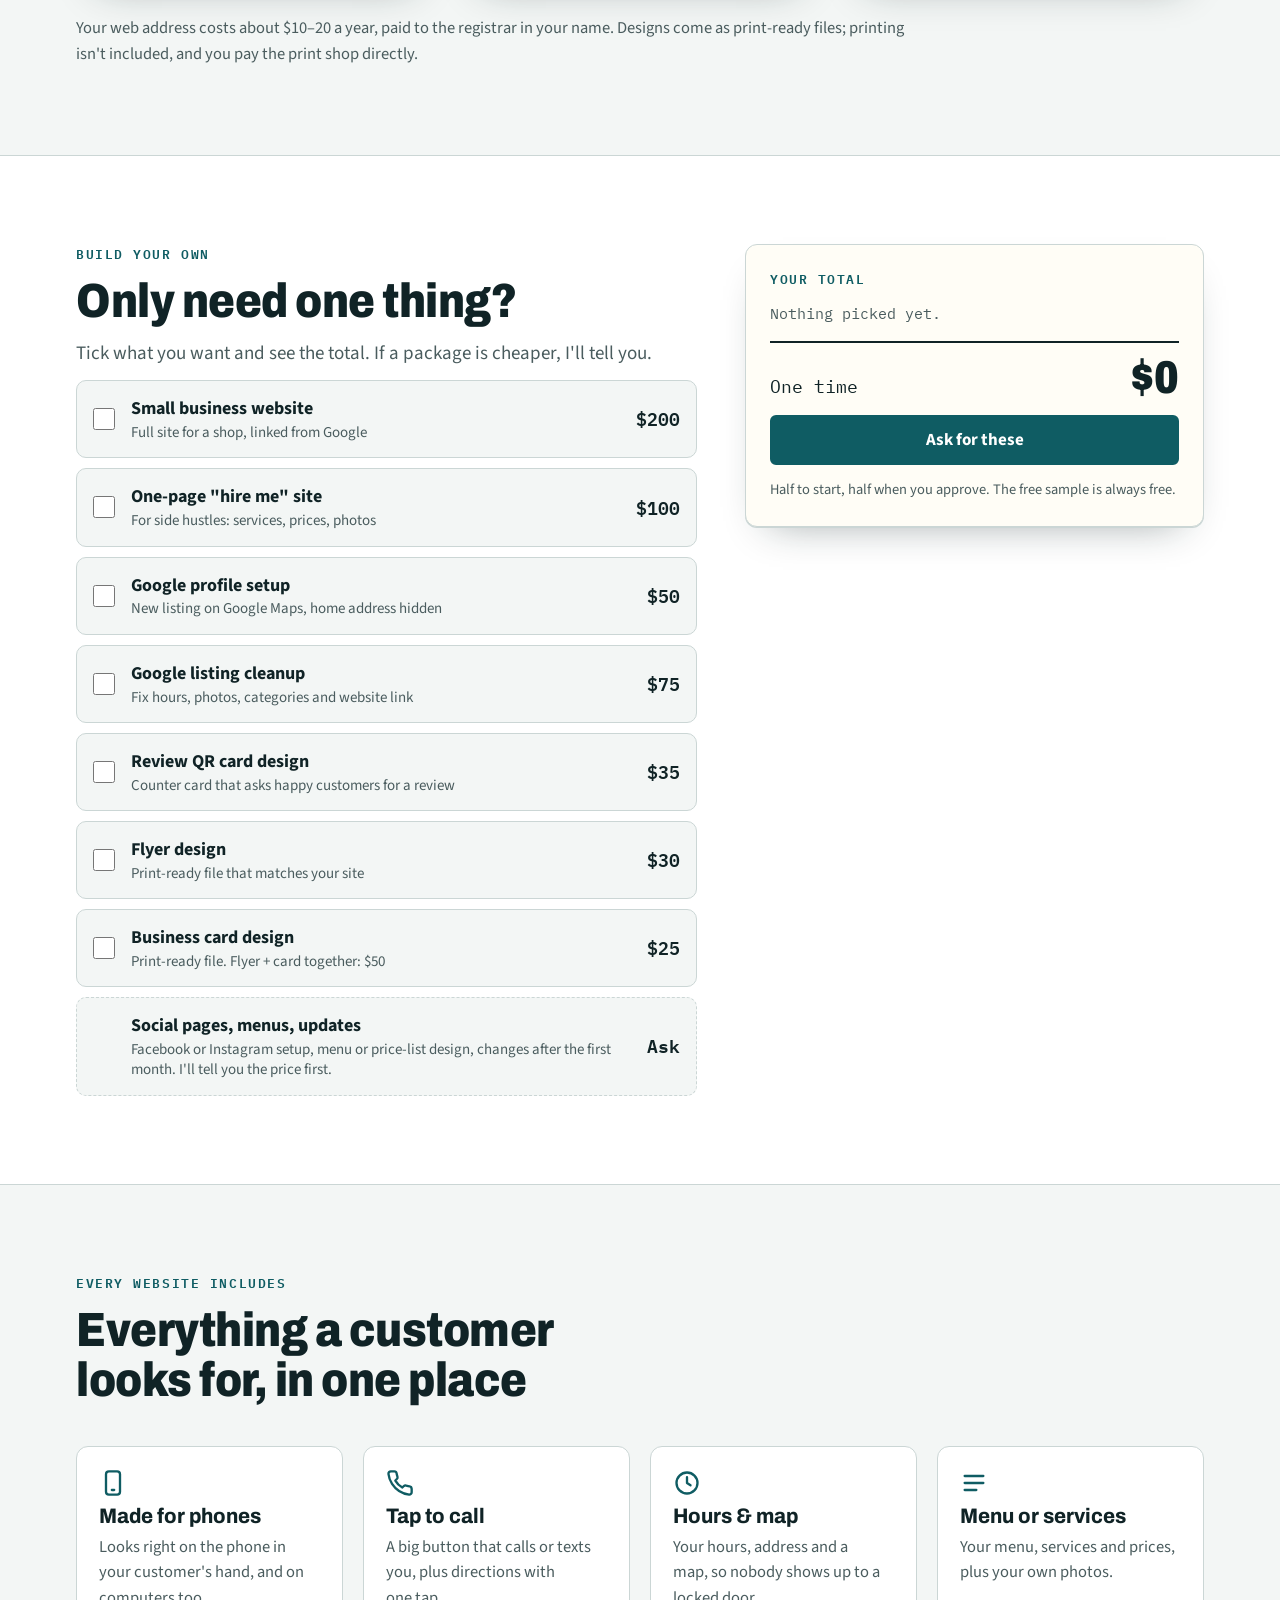
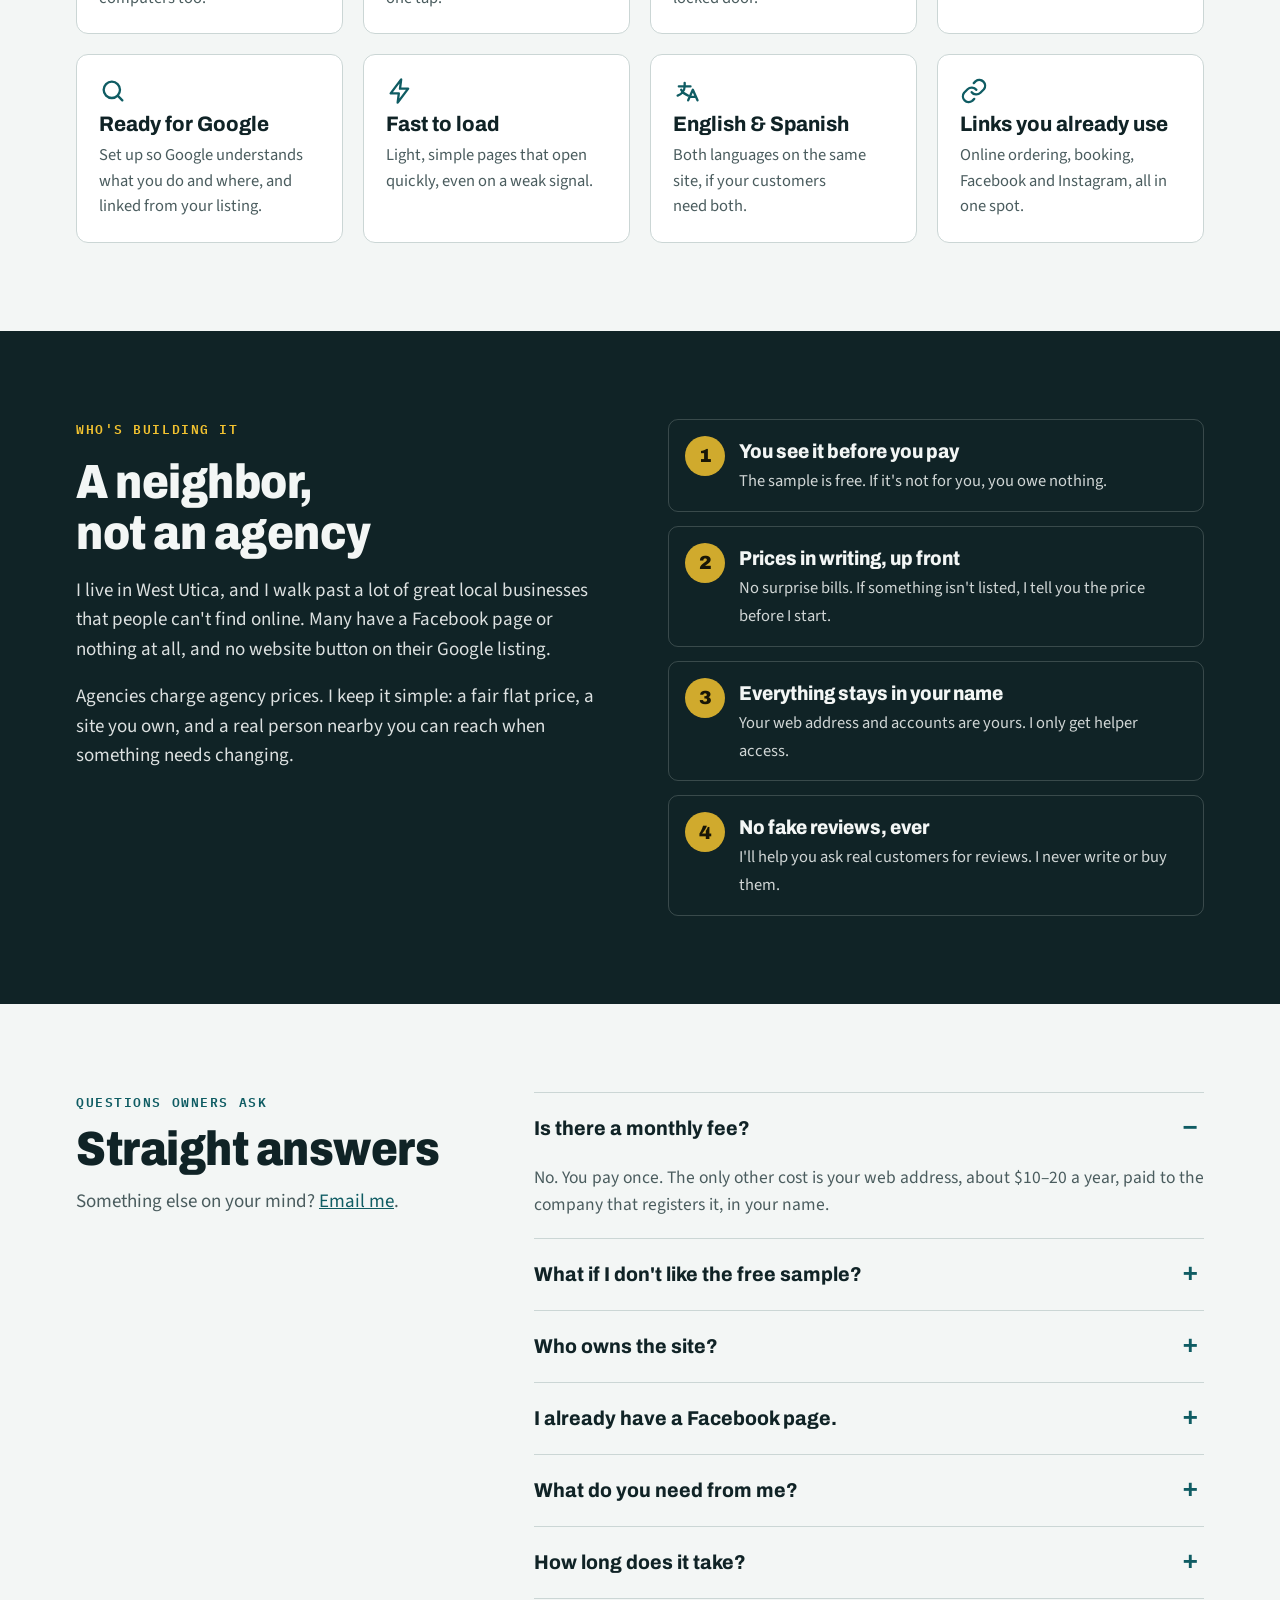
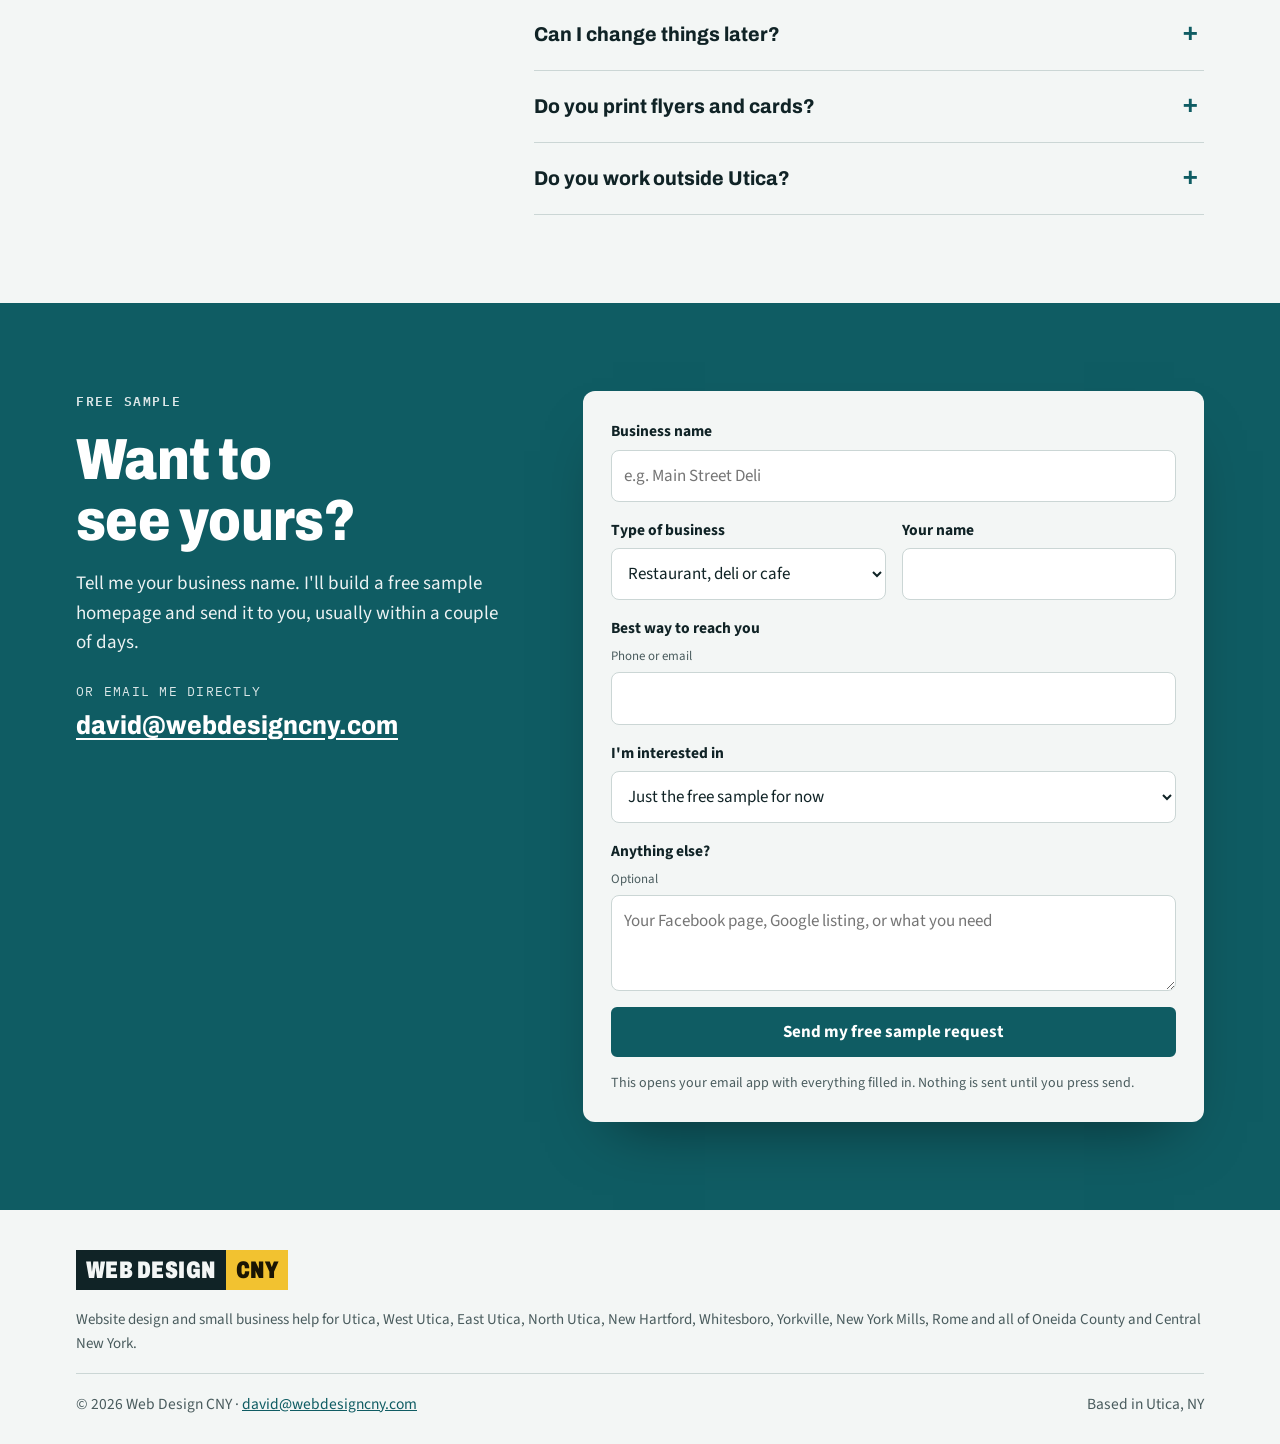
==== commit fc447784: "Redesign site: shop-type demo, price cards, build-your-own total, request form, local SEO Co-Authore" ====
--- a/index.html
+++ b/index.html
@@ -3,31 +3,92 @@
 <head>
 <meta charset="utf-8">
 <meta name="viewport" content="width=device-width,initial-scale=1,viewport-fit=cover">
-<title>Web Design CNY · Websites for small businesses in Utica, NY</title>
-<meta name="description" content="Web Design CNY: web design and small business help in Utica and Central New York. Free sample first, $200 flat, no monthly fee.">
+<title>Web Design CNY · Affordable websites for small businesses in Utica, NY</title>
+<meta name="description" content="Simple, phone-friendly websites for small businesses in Utica, Rome and Central New York. Free sample first, $200 flat, no monthly fee, and you own it.">
 <link rel="canonical" href="https://webdesigncny.com/">
+<meta name="robots" content="index,follow">
 <meta property="og:type" content="website">
+<meta property="og:site_name" content="Web Design CNY">
 <meta property="og:url" content="https://webdesigncny.com/">
-<meta property="og:title" content="Web Design CNY">
-<meta property="og:description" content="Simple websites for small shops in Utica and Central New York. Free sample first, $200 flat, no monthly fee.">
+<meta property="og:title" content="Web Design CNY · Websites for small businesses in Utica, NY">
+<meta property="og:description" content="Free sample first. $200 flat. No monthly fee. You own it.">
+<meta property="og:image" content="https://webdesigncny.com/og-image.png">
+<meta property="og:image:width" content="1200">
+<meta property="og:image:height" content="630">
+<meta property="og:image:alt" content="Web Design CNY: free sample first, $200 flat, no monthly fee">
+<meta name="twitter:card" content="summary_large_image">
 <meta name="theme-color" content="#0F5C63">
-<link rel="icon" href="data:image/svg+xml,%3Csvg xmlns='http://www.w3.org/2000/svg' viewBox='0 0 32 32'%3E%3Crect width='32' height='32' rx='4' fill='%23102326'/%3E%3Crect x='16' width='16' height='32' rx='0' fill='%23F2C230'/%3E%3Ctext x='8.5' y='22' font-family='Arial' font-weight='900' font-size='16' fill='%23F3F6F5' text-anchor='middle'%3EW%3C/text%3E%3Ctext x='24' y='22' font-family='Arial' font-weight='900' font-size='16' fill='%231A1503' text-anchor='middle'%3EC%3C/text%3E%3C/svg%3E">
+<link rel="icon" href="/favicon.svg" type="image/svg+xml">
+<link rel="apple-touch-icon" href="/apple-touch-icon.png">
 <link rel="preconnect" href="https://fonts.googleapis.com">
 <link rel="preconnect" href="https://fonts.gstatic.com" crossorigin>
 <link rel="stylesheet" href="https://fonts.googleapis.com/css2?family=Archivo:wdth,wght@62..125,500..900&family=Source+Sans+3:wght@400;600;700&family=IBM+Plex+Mono:wght@400;600&display=swap">
+<script type="application/ld+json">
+{
+  "@context": "https://schema.org",
+  "@type": "ProfessionalService",
+  "@id": "https://webdesigncny.com/#business",
+  "name": "Web Design CNY",
+  "url": "https://webdesigncny.com/",
+  "email": "david@webdesigncny.com",
+  "image": "https://webdesigncny.com/og-image.png",
+  "logo": "https://webdesigncny.com/apple-touch-icon.png",
+  "description": "Simple, phone-friendly websites and small business help for shops and side hustles in Utica and Central New York. Free sample first, flat prices, no monthly fee.",
+  "priceRange": "$100-$300",
+  "address": {"@type": "PostalAddress", "addressLocality": "Utica", "addressRegion": "NY", "addressCountry": "US"},
+  "areaServed": [
+    {"@type": "City", "name": "Utica, NY"},
+    {"@type": "City", "name": "Rome, NY"},
+    {"@type": "City", "name": "New Hartford, NY"},
+    {"@type": "City", "name": "Whitesboro, NY"},
+    {"@type": "City", "name": "Yorkville, NY"},
+    {"@type": "City", "name": "New York Mills, NY"},
+    {"@type": "AdministrativeArea", "name": "Oneida County, NY"},
+    {"@type": "AdministrativeArea", "name": "Central New York"}
+  ],
+  "knowsLanguage": ["en", "es"],
+  "hasOfferCatalog": {
+    "@type": "OfferCatalog",
+    "name": "Websites and small business help",
+    "itemListElement": [
+      {"@type": "Offer", "name": "Small business website", "price": "200", "priceCurrency": "USD"},
+      {"@type": "Offer", "name": "Hustler package: one-page site, Google profile, business card and flyer design", "price": "150", "priceCurrency": "USD"},
+      {"@type": "Offer", "name": "Entrepreneur package: website, Google listing cleanup, review QR card, flyer and business card design", "price": "300", "priceCurrency": "USD"},
+      {"@type": "Offer", "name": "Flyer design", "price": "30", "priceCurrency": "USD"},
+      {"@type": "Offer", "name": "Business card design", "price": "25", "priceCurrency": "USD"}
+    ]
+  }
+}
+</script>
+<script type="application/ld+json">
+{
+  "@context": "https://schema.org",
+  "@type": "FAQPage",
+  "mainEntity": [
+    {"@type": "Question", "name": "Is there a monthly fee?", "acceptedAnswer": {"@type": "Answer", "text": "No. You pay once. The only other cost is your web address, about $10 to $20 a year, paid to the company that registers it, in your name."}},
+    {"@type": "Question", "name": "What if I don't like the free sample?", "acceptedAnswer": {"@type": "Answer", "text": "Then you owe nothing. The sample is free and there's no contract. You only pay once you decide to go ahead."}},
+    {"@type": "Question", "name": "Who owns the site?", "acceptedAnswer": {"@type": "Answer", "text": "You do. The web address is registered in your name and your accounts stay in your name. I only get manager access to help."}},
+    {"@type": "Question", "name": "How long does it take?", "acceptedAnswer": {"@type": "Answer", "text": "The free sample usually takes a couple of days. The full site is usually live about a week after I get your information."}}
+  ]
+}
+</script>
 <style>
-/* Layout: storefront-sign header, hero with a phone showing a sample site, then a printed work-order ticket for pricing */
+/* Layout: storefront-sign header; hero with a phone you can switch between shop types;
+   a search-results "with vs without" demo; ticket-style price cards; a build-your-own total; mailto request form */
 :root{
-  --paper:#F3F6F5;      /* cool off-white ground */
+  --paper:#F3F6F5;
   --card:#FFFFFF;
-  --ink:#102326;        /* text */
+  --ink:#102326;
   --muted:#4A5C5E;
   --line:#CBD6D5;
-  --canal:#0F5C63;      /* primary */
+  --canal:#0F5C63;
   --canal-ink:#FFFFFF;
-  --sign:#F2C230;       /* storefront-sign yellow, used sparingly */
+  --canal-soft:#E2EEEE;
+  --sign:#F2C230;
   --sign-ink:#1A1503;
   --ticket:#FFFDF6;
+  --bad:#9A3B2E;
+  --shadow:0 1px 0 var(--line),0 18px 40px -24px rgba(16,35,38,0.45);
   --display:"Archivo", "Arial Narrow", Arial, sans-serif;
   --body:"Source Sans 3", "Segoe UI", Arial, sans-serif;
   --mono:"IBM Plex Mono", ui-monospace, "Courier New", monospace;
@@ -36,157 +97,258 @@
 @media (prefers-color-scheme: dark){
   :root:not([data-theme="light"]){
     --paper:#0D191B; --card:#142427; --ink:#E6EFEE; --muted:#A3B5B6; --line:#2A3D40;
-    --canal:#5FB3BA; --canal-ink:#06191B; --sign:#F2C230; --sign-ink:#1A1503; --ticket:#1A2A2D;
+    --canal:#5FB3BA; --canal-ink:#06191B; --canal-soft:#16302F; --ticket:#1A2A2D; --bad:#E58B7C;
+    --shadow:0 1px 0 var(--line),0 18px 40px -24px rgba(0,0,0,0.8);
     color-scheme:dark;
   }
 }
 :root[data-theme="dark"]{
   --paper:#0D191B; --card:#142427; --ink:#E6EFEE; --muted:#A3B5B6; --line:#2A3D40;
-  --canal:#5FB3BA; --canal-ink:#06191B; --sign:#F2C230; --sign-ink:#1A1503; --ticket:#1A2A2D;
+  --canal:#5FB3BA; --canal-ink:#06191B; --canal-soft:#16302F; --ticket:#1A2A2D; --bad:#E58B7C;
+  --shadow:0 1px 0 var(--line),0 18px 40px -24px rgba(0,0,0,0.8);
   color-scheme:dark;
 }
 *{box-sizing:border-box}
-html{scroll-behavior:smooth}
-body{margin:0;background:var(--paper);color:var(--ink);font-family:var(--body);font-size:18px;line-height:1.55}
+html{scroll-behavior:smooth;scroll-padding-top:84px}
+body{margin:0;background:var(--paper);color:var(--ink);font-family:var(--body);font-size:18px;line-height:1.55;-webkit-text-size-adjust:100%}
 img{max-width:100%}
 a{color:var(--canal)}
-a:focus-visible,.btn:focus-visible{outline:3px solid var(--sign);outline-offset:3px}
-.wrap{max-width:1120px;margin:0 auto;padding-left:max(16px, env(safe-area-inset-left, 0px));padding-right:max(16px, env(safe-area-inset-right, 0px))}
+:focus-visible{outline:3px solid var(--sign);outline-offset:3px}
+.skip{position:absolute;left:-9999px;top:8px;background:var(--sign);color:var(--sign-ink);padding:10px 14px;z-index:50;font-weight:700}
+.skip:focus{left:8px}
+.wrap{max-width:1160px;margin:0 auto;padding-left:max(16px, env(safe-area-inset-left, 0px));padding-right:max(16px, env(safe-area-inset-right, 0px))}
 h1,h2,h3{font-family:var(--display);text-wrap:balance;margin:0;line-height:1.05}
-h2{font-size:clamp(30px,4.2vw,44px);font-weight:850;font-stretch:88%;letter-spacing:-0.01em}
+h2{font-size:clamp(32px,4.4vw,48px);font-weight:850;font-stretch:86%;letter-spacing:-0.01em}
 h3{font-size:21px;font-weight:750;font-stretch:95%}
 p{margin:0;text-wrap:pretty}
-.eyebrow{font-family:var(--mono);font-size:13px;letter-spacing:0.12em;text-transform:uppercase;color:var(--muted)}
-.btn{display:inline-flex;align-items:center;justify-content:center;min-height:48px;padding:0 22px;border-radius:6px;font-weight:700;font-size:17px;text-decoration:none;border:2px solid var(--canal)}
+.eyebrow{font-family:var(--mono);font-size:13px;letter-spacing:0.12em;text-transform:uppercase;color:var(--canal);font-weight:600}
+.muted{color:var(--muted)}
+.btn{display:inline-flex;align-items:center;justify-content:center;gap:8px;min-height:50px;padding:0 24px;border-radius:6px;font-weight:700;font-size:17px;text-decoration:none;border:2px solid var(--canal);cursor:pointer;font-family:var(--body)}
 .btn-primary{background:var(--canal);color:var(--canal-ink)}
 .btn-ghost{color:var(--canal);background:transparent}
-section{padding-block:72px}
+.btn-sign{background:var(--sign);color:var(--sign-ink);border-color:var(--sign)}
+section{padding-block:88px}
+.head{display:flex;flex-direction:column;gap:12px;margin-bottom:40px;max-width:44em}
+.head p{color:var(--muted);font-size:19px}
 
 /* header */
-.top{border-bottom:1px solid var(--line);background:var(--paper)}
-.top .wrap{display:flex;align-items:center;justify-content:space-between;gap:16px;flex-wrap:wrap;padding-block:16px}
-.mark{display:inline-flex;align-items:stretch;text-decoration:none;font-family:var(--display);font-weight:900;font-stretch:72%;font-size:26px;letter-spacing:0.02em;line-height:1}
+.top{position:sticky;top:0;z-index:20;background:color-mix(in srgb, var(--paper) 92%, transparent);backdrop-filter:saturate(1.4) blur(8px);-webkit-backdrop-filter:saturate(1.4) blur(8px);border-bottom:1px solid var(--line)}
+.top .wrap{display:flex;align-items:center;justify-content:space-between;gap:16px;padding-block:12px}
+.mark{display:inline-flex;align-items:stretch;text-decoration:none;font-family:var(--display);font-weight:900;font-stretch:72%;font-size:24px;letter-spacing:0.02em;line-height:1;flex-shrink:0}
 .mark span{padding:8px 10px}
 .mark .a{background:var(--ink);color:var(--paper)}
 .mark .b{background:var(--sign);color:var(--sign-ink)}
-.nav{display:flex;gap:22px;flex-wrap:wrap;font-weight:600;font-size:16px}
+.nav{display:flex;align-items:center;gap:24px;font-weight:600;font-size:16px}
 .nav a{color:var(--ink);text-decoration:none}
 .nav a:hover{color:var(--canal);text-decoration:underline}
+.nav .btn{min-height:42px;padding:0 16px;font-size:15px;color:var(--canal-ink)}
+.nav .btn:hover{color:var(--canal-ink);text-decoration:none}
 
 /* hero */
-.hero{padding-block:64px 56px}
-.hero .wrap{display:grid;grid-template-columns:minmax(0,1.25fr) minmax(0,0.75fr);gap:48px;align-items:center}
-.hero h1{font-size:clamp(42px,6.4vw,76px);font-weight:900;font-stretch:78%;letter-spacing:-0.015em;line-height:0.98}
+.hero{padding-block:64px 72px;overflow:hidden}
+.hero .wrap{display:grid;grid-template-columns:minmax(0,1.2fr) minmax(0,0.8fr);gap:56px;align-items:center}
+.hero h1{font-size:clamp(44px,6.8vw,84px);font-weight:900;font-stretch:76%;letter-spacing:-0.015em;line-height:0.96}
 .hero h1 em{font-style:normal;background:var(--sign);color:var(--sign-ink);padding:0 0.12em;box-decoration-break:clone;-webkit-box-decoration-break:clone}
-.hero-copy{display:flex;flex-direction:column;gap:22px;min-width:0}
-.hero-copy .lede{font-size:20px;color:var(--muted);max-width:34em}
+.hero-copy{display:flex;flex-direction:column;gap:24px;min-width:0}
+.hero-copy .lede{font-size:21px;color:var(--muted);max-width:32em}
 .cta{display:flex;gap:12px;flex-wrap:wrap}
-
-/* phone mockup */
-.phone{justify-self:center;width:100%;max-width:290px;aspect-ratio:9/18;border:10px solid var(--ink);border-radius:36px;background:var(--card);overflow:hidden;display:flex;flex-direction:column;position:relative}
-.phone .tag{position:absolute;top:10px;right:10px;font-family:var(--mono);font-size:11px;letter-spacing:0.08em;text-transform:uppercase;background:var(--sign);color:var(--sign-ink);padding:3px 7px;border-radius:3px}
-.p-nav{background:var(--canal);color:var(--canal-ink);padding:26px 16px 12px;font-family:var(--display);font-weight:800;font-stretch:85%;font-size:19px}
-.p-hero{padding:16px;display:flex;flex-direction:column;gap:10px;border-bottom:1px solid var(--line)}
-.p-hero strong{font-family:var(--display);font-size:24px;font-weight:850;font-stretch:85%;line-height:1.05}
-.p-hero small{font-size:13px;color:var(--muted);line-height:1.35}
-.p-btn{background:var(--canal);color:var(--canal-ink);border-radius:6px;text-align:center;font-weight:700;font-size:14px;padding:9px}
-.p-photo{margin:12px 16px 0;height:84px;border:2px dashed var(--line);border-radius:8px;display:flex;align-items:center;justify-content:center;font-size:12px;color:var(--muted)}
-.p-hours{padding:12px 16px;font-size:13px;display:grid;grid-template-columns:auto 1fr;gap:3px 12px;font-variant-numeric:tabular-nums}
-.p-hours b{font-weight:700}
+.assure{display:flex;flex-wrap:wrap;gap:8px 22px;margin:0;padding:0;list-style:none;font-weight:600;font-size:16px}
+.assure li{display:flex;align-items:center;gap:8px}
+.assure svg{color:var(--canal);flex-shrink:0}
+
+/* phone demo */
+.demo{display:flex;flex-direction:column;align-items:center;gap:16px;min-width:0}
+.chips{display:flex;flex-wrap:wrap;justify-content:center;gap:8px}
+.chip{font-family:var(--body);font-size:15px;font-weight:600;border:1.5px solid var(--line);background:var(--card);color:var(--ink);border-radius:999px;padding:7px 14px;cursor:pointer;min-height:38px}
+.chip[aria-pressed="true"]{background:var(--ink);color:var(--paper);border-color:var(--ink)}
+.phone{--acc:#0F5C63;--acc-ink:#fff;width:100%;max-width:300px;aspect-ratio:9/18.5;border:11px solid #0B1517;border-radius:40px;background:#fff;color:#14201F;overflow:hidden;display:flex;flex-direction:column;position:relative;box-shadow:0 30px 60px -30px rgba(16,35,38,0.6)}
+.phone::before{content:"";position:absolute;top:8px;left:50%;transform:translateX(-50%);width:76px;height:20px;border-radius:12px;background:#0B1517;z-index:2}
+.phone .tag{position:absolute;bottom:12px;right:12px;font-family:var(--mono);font-size:10.5px;letter-spacing:0.08em;text-transform:uppercase;background:var(--sign);color:var(--sign-ink);padding:3px 7px;border-radius:3px;z-index:2}
+.p-nav{background:var(--acc);color:var(--acc-ink);padding:38px 16px 12px;font-family:var(--display);font-weight:850;font-stretch:82%;font-size:20px;display:flex;justify-content:space-between;align-items:center}
+.p-nav i{display:block;width:18px;height:2px;background:currentColor;box-shadow:0 5px 0 currentColor,0 -5px 0 currentColor;opacity:0.85}
+.p-hero{padding:16px;display:flex;flex-direction:column;gap:9px}
+.p-hero strong{font-family:var(--display);font-size:25px;font-weight:850;font-stretch:84%;line-height:1.02}
+.p-hero small{font-size:13.5px;color:#4A5655;line-height:1.35}
+.p-btn{background:var(--acc);color:var(--acc-ink);border-radius:8px;text-align:center;font-weight:700;font-size:14.5px;padding:10px;display:flex;align-items:center;justify-content:center;gap:6px}
+.p-photo{margin:0 16px;height:96px;border-radius:10px;background:linear-gradient(135deg,color-mix(in srgb,var(--acc) 26%,#fff),color-mix(in srgb,var(--acc) 8%,#fff));display:flex;align-items:center;justify-content:center;font-size:12px;color:#4A5655;font-weight:600;border:1.5px dashed color-mix(in srgb,var(--acc) 40%,#fff)}
+.p-rows{padding:12px 16px;font-size:13.5px;display:grid;grid-template-columns:auto 1fr;gap:4px 12px;font-variant-numeric:tabular-nums}
+.p-rows b{font-weight:700}
+.p-rows span{text-align:right;color:#33403F}
+.p-map{margin:2px 16px 0;padding:9px 10px;border-radius:8px;background:#EEF2F1;font-size:12.5px;color:#33403F;display:flex;align-items:center;gap:8px}
+.p-map svg{color:var(--acc);flex-shrink:0}
+.demo-cap{font-size:15px;color:var(--muted);text-align:center;max-width:22em}
+@media (prefers-reduced-motion:no-preference){
+  .phone .swap{transition:opacity .18s ease}
+  .phone.is-swapping .swap{opacity:0}
+}
 
 /* promise strip */
 .strip{background:var(--ink);color:var(--paper)}
-.strip .wrap{display:grid;grid-template-columns:repeat(4,minmax(0,1fr));gap:16px;padding-block:22px}
-.strip div{font-family:var(--display);font-weight:800;font-stretch:85%;font-size:21px;line-height:1.15}
-.strip small{display:block;font-family:var(--body);font-weight:400;font-size:15px;opacity:0.85;margin-top:4px}
+.strip .wrap{display:grid;grid-template-columns:repeat(4,minmax(0,1fr));gap:20px;padding-block:26px}
+.strip div{font-family:var(--display);font-weight:800;font-stretch:85%;font-size:22px;line-height:1.15}
+.strip small{display:block;font-family:var(--body);font-weight:400;font-size:15.5px;opacity:0.85;margin-top:4px}
+
+/* search demo */
+.why .wrap{display:grid;grid-template-columns:minmax(0,0.9fr) minmax(0,1.1fr);gap:56px;align-items:center}
+.why .copy{display:flex;flex-direction:column;gap:18px}
+.why .copy p{font-size:19px;color:var(--muted)}
+.why .copy ul{margin:0;padding-left:1.1em;display:flex;flex-direction:column;gap:8px;font-size:18px}
+.serp{background:var(--card);border:1px solid var(--line);border-radius:14px;padding:18px;display:flex;flex-direction:column;gap:12px;box-shadow:var(--shadow);min-width:0}
+.serp .q{display:flex;align-items:center;gap:10px;border:1.5px solid var(--line);border-radius:999px;padding:10px 16px;font-size:16px}
+.serp .q svg{color:var(--muted);flex-shrink:0}
+.res{border:1px solid var(--line);border-radius:10px;padding:14px 16px;display:flex;flex-direction:column;gap:8px;position:relative}
+.res.good{border-color:var(--canal);box-shadow:0 0 0 1px var(--canal)}
+.res .nm{font-family:var(--display);font-weight:800;font-stretch:90%;font-size:20px}
+.res .meta{font-size:14.5px;color:var(--muted)}
+.res .acts{display:flex;flex-wrap:wrap;gap:8px}
+.res .acts span{font-size:14px;font-weight:600;border:1.5px solid var(--line);border-radius:999px;padding:4px 12px;display:inline-flex;align-items:center;gap:6px}
+.res.good .acts .web{background:var(--canal);border-color:var(--canal);color:var(--canal-ink)}
+.res .acts .none{color:var(--bad);border-style:dashed;border-color:var(--bad)}
+.res .flag{position:absolute;top:-11px;right:12px;font-family:var(--mono);font-size:11px;letter-spacing:0.08em;text-transform:uppercase;padding:3px 8px;border-radius:3px}
+.res.good .flag{background:var(--canal);color:var(--canal-ink)}
+.res.bad .flag{background:var(--card);color:var(--bad);border:1px solid var(--bad)}
+.serp .note{font-size:13.5px;color:var(--muted);text-align:center}
 
 /* steps */
-.head{display:flex;flex-direction:column;gap:12px;margin-bottom:36px;max-width:40em}
-.steps{display:grid;grid-template-columns:repeat(4,minmax(0,1fr));gap:24px;list-style:none;margin:0;padding:0;counter-reset:s}
+.how{background:var(--card);border-block:1px solid var(--line)}
+.steps{display:grid;grid-template-columns:repeat(4,minmax(0,1fr));gap:28px;list-style:none;margin:0;padding:0;counter-reset:s}
 .steps li{display:flex;flex-direction:column;gap:10px;padding-top:18px;border-top:3px solid var(--ink);min-width:0}
 .steps li::before{counter-increment:s;content:"Step " counter(s);font-family:var(--mono);font-size:13px;letter-spacing:0.1em;text-transform:uppercase;color:var(--canal);font-weight:600}
 .steps p{color:var(--muted);font-size:17px}
-
-/* pricing */
-.price{background:var(--card);border-block:1px solid var(--line)}
-.price .wrap{display:grid;grid-template-columns:minmax(0,1fr) minmax(0,1fr);gap:56px;align-items:start}
-.incl{display:flex;flex-direction:column;gap:22px;min-width:0}
-.incl ul{margin:0;padding:0;list-style:none;display:flex;flex-direction:column;gap:12px}
-.incl li{display:grid;grid-template-columns:22px 1fr;gap:10px;align-items:start}
-.incl svg{margin-top:4px;color:var(--canal)}
-.ticket{background:var(--ticket);border:1px solid var(--line);font-family:var(--mono);font-size:15px;padding:28px 26px 22px;position:relative;min-width:0;box-shadow:0 1px 0 var(--line),0 14px 30px -18px rgba(16,35,38,0.35)}
-.ticket::before,.ticket::after{content:"";position:absolute;left:0;right:0;height:10px;background:radial-gradient(circle at 7px 0,var(--card) 6px,transparent 6.5px) repeat-x;background-size:14px 10px}
+.steps .pay{font-family:var(--mono);font-size:13.5px;color:var(--ink);font-weight:600;margin-top:auto;padding-top:6px}
+
+/* price cards */
+.plans{display:grid;grid-template-columns:repeat(3,minmax(0,1fr));gap:24px;align-items:stretch}
+.ticket{background:var(--ticket);border:1px solid var(--line);font-family:var(--mono);font-size:14.5px;padding:30px 24px 24px;position:relative;min-width:0;box-shadow:var(--shadow);display:flex;flex-direction:column}
+.ticket::before,.ticket::after{content:"";position:absolute;left:0;right:0;height:10px;background:radial-gradient(circle at 7px 0,var(--paper) 6px,transparent 6.5px) repeat-x;background-size:14px 10px}
 .ticket::before{top:-1px}
 .ticket::after{bottom:-1px;transform:rotate(180deg)}
-.t-head{display:flex;justify-content:space-between;gap:12px;flex-wrap:wrap;border-bottom:1px dashed var(--muted);padding-bottom:12px;margin-bottom:12px;font-size:13px;letter-spacing:0.08em;text-transform:uppercase;color:var(--muted)}
+.ticket.star{border:2px solid var(--canal)}
+.ribbon{position:absolute;top:-14px;left:50%;transform:translateX(-50%);background:var(--sign);color:var(--sign-ink);font-family:var(--mono);font-size:12px;font-weight:600;letter-spacing:0.08em;text-transform:uppercase;padding:5px 12px;border-radius:3px;white-space:nowrap;z-index:1}
+.t-head{display:flex;justify-content:space-between;gap:12px;flex-wrap:wrap;border-bottom:1px dashed var(--muted);padding-bottom:12px;margin-bottom:14px;font-size:12.5px;letter-spacing:0.08em;text-transform:uppercase;color:var(--muted)}
 .t-head b{color:var(--ink);font-weight:600}
+.ticket h3{font-family:var(--display);font-size:28px;font-weight:900;font-stretch:84%;margin:0 0 6px}
+.ticket .who{font-family:var(--body);font-size:16.5px;color:var(--muted);margin:0 0 14px;line-height:1.45}
 .t-row{display:flex;align-items:baseline;gap:8px;padding:6px 0}
 .t-row .lbl{min-width:0}
-.t-row .dots{flex:1;border-bottom:2px dotted var(--line);transform:translateY(-4px);min-width:16px}
+.t-row .dots{flex:1;border-bottom:2px dotted var(--line);transform:translateY(-4px);min-width:14px}
 .t-row .amt{font-variant-numeric:tabular-nums;white-space:nowrap;font-weight:600}
 .t-row .note{display:block;font-size:12.5px;color:var(--muted)}
-.t-total{display:flex;justify-content:space-between;align-items:baseline;gap:12px;border-top:2px solid var(--ink);margin-top:10px;padding-top:12px}
-.t-total .big{font-family:var(--display);font-size:40px;font-weight:900;font-stretch:80%}
-.t-foot{margin-top:14px;font-size:12.5px;color:var(--muted);line-height:1.5}
-
-/* more help */
-.help-grid{display:grid;grid-template-columns:repeat(4,minmax(0,1fr));gap:20px}
-.help{background:var(--card);border:1px solid var(--line);border-radius:8px;padding:22px;display:flex;flex-direction:column;gap:10px;min-width:0}
-.help p{color:var(--muted);font-size:16.5px}
-.help .ask{margin-top:auto;font-family:var(--mono);font-size:13px;letter-spacing:0.06em;text-transform:uppercase;color:var(--canal);font-weight:600;padding-top:8px;text-decoration:none}
-.help .ask:hover{text-decoration:underline}
-.rates{margin:4px 0 0;display:grid;grid-template-columns:1fr auto;gap:4px 12px;font-family:var(--mono);font-size:14px;border-top:1px dashed var(--line);padding-top:10px}
-.rates dt{margin:0;color:var(--ink)}
-.rates dd{margin:0;font-weight:600;font-variant-numeric:tabular-nums;text-align:right}
-
-/* packages */
-.pk-grid{display:grid;grid-template-columns:repeat(2,minmax(0,1fr));gap:32px;align-items:start}
-.pk::before,.pk::after{background:radial-gradient(circle at 7px 0,var(--paper) 6px,transparent 6.5px) repeat-x;background-size:14px 10px}
-.pk .who{font-family:var(--body);font-size:16px;color:var(--muted);margin:0 0 10px;line-height:1.45}
-.pk h3{font-family:var(--display);font-size:26px;font-weight:900;font-stretch:85%;margin:0 0 4px;color:var(--ink)}
-.pk .was{text-decoration:line-through;color:var(--muted);font-weight:400}
-
-/* about */
-.about .wrap{display:grid;grid-template-columns:minmax(0,0.9fr) minmax(0,1.1fr);gap:48px;align-items:start}
-.about p{font-size:19px;max-width:34em}
-.stack{display:flex;flex-direction:column;gap:16px}
+.t-total{display:flex;justify-content:space-between;align-items:baseline;gap:12px;border-top:2px solid var(--ink);margin-top:auto;padding-top:12px}
+.t-rows{margin-bottom:16px}
+.t-total .big{font-family:var(--display);font-size:46px;font-weight:900;font-stretch:78%;line-height:1}
+.was{text-decoration:line-through;color:var(--muted);font-weight:400}
+.t-foot{margin-top:10px;font-size:12.5px;color:var(--muted);line-height:1.5}
+.ticket .btn{margin-top:18px;width:100%}
+.plan-note{margin-top:28px;color:var(--muted);font-size:16.5px;max-width:52em}
+
+/* build your own */
+.builder{background:var(--card);border-block:1px solid var(--line)}
+.builder .wrap{display:grid;grid-template-columns:minmax(0,1.15fr) minmax(0,0.85fr);gap:48px;align-items:start}
+.opts{display:flex;flex-direction:column;gap:10px;margin:0;padding:0;border:0;min-width:0}
+.opts legend{padding:0;margin-bottom:12px}
+.opt{display:grid;grid-template-columns:24px minmax(0,1fr) auto;gap:14px;align-items:center;padding:14px 16px;border:1.5px solid var(--line);border-radius:10px;background:var(--paper);cursor:pointer}
+.opt:has(input:checked){border-color:var(--canal);background:var(--canal-soft)}
+.opt input{width:22px;height:22px;margin:0;accent-color:var(--canal)}
+.opt b{display:block;font-weight:700}
+.opt small{display:block;color:var(--muted);font-size:15px;line-height:1.35}
+.opt .p{font-family:var(--mono);font-weight:600;font-variant-numeric:tabular-nums}
+.opt.ask{cursor:default;border-style:dashed}
+.sum{position:sticky;top:96px;background:var(--ticket);border:1px solid var(--line);border-radius:12px;padding:24px;display:flex;flex-direction:column;gap:14px;box-shadow:var(--shadow);min-width:0}
+.sum .lines{font-family:var(--mono);font-size:14.5px;display:flex;flex-direction:column;gap:4px;min-height:24px}
+.sum .lines div{display:flex;justify-content:space-between;gap:12px}
+.sum .lines .empty{color:var(--muted)}
+.sum .tot{display:flex;justify-content:space-between;align-items:baseline;border-top:2px solid var(--ink);padding-top:12px;font-family:var(--mono)}
+.sum .tot b{font-family:var(--display);font-size:46px;font-weight:900;font-stretch:78%;line-height:1}
+.sum .tip{background:var(--sign);color:var(--sign-ink);border-radius:8px;padding:12px 14px;font-size:16px;font-weight:600;line-height:1.4}
+.sum .tip[hidden]{display:none}
+.sum .fine{font-size:14.5px;color:var(--muted)}
+
+/* included */
+.inc-grid{display:grid;grid-template-columns:repeat(4,minmax(0,1fr));gap:20px}
+.inc{display:flex;flex-direction:column;gap:8px;padding:22px;border:1px solid var(--line);border-radius:12px;background:var(--card);min-width:0}
+.inc svg{color:var(--canal)}
+.inc p{color:var(--muted);font-size:16.5px}
+
+/* about + promises */
+.about{background:var(--ink);color:var(--paper)}
+.about .wrap{display:grid;grid-template-columns:minmax(0,1fr) minmax(0,1fr);gap:56px;align-items:start}
+.about .eyebrow{color:var(--sign)}
+.about h2{color:var(--paper)}
+.about .stack p{font-size:19px;opacity:0.9;max-width:34em}
+.stack{display:flex;flex-direction:column;gap:18px}
+.promises{list-style:none;margin:0;padding:0;display:flex;flex-direction:column;gap:14px}
+.promises li{display:grid;grid-template-columns:40px 1fr;gap:14px;align-items:start;padding:16px;border:1px solid color-mix(in srgb,var(--paper) 18%,transparent);border-radius:10px}
+.promises .n{width:40px;height:40px;border-radius:50%;background:var(--sign);color:var(--sign-ink);display:flex;align-items:center;justify-content:center;font-family:var(--display);font-weight:900;font-size:19px}
+.promises b{display:block;font-family:var(--display);font-weight:800;font-stretch:90%;font-size:20px}
+.promises span{opacity:0.85;font-size:16.5px}
 
 /* faq */
-.faq{border-top:1px solid var(--line)}
-.qs{display:grid;grid-template-columns:repeat(2,minmax(0,1fr));gap:28px 48px}
-.qs div{display:flex;flex-direction:column;gap:6px;min-width:0}
-.qs h3{font-size:19px}
-.qs p{color:var(--muted);font-size:17px}
+.faq .wrap{display:grid;grid-template-columns:minmax(0,0.75fr) minmax(0,1.25fr);gap:56px;align-items:start}
+.faq .head{margin-bottom:0;position:sticky;top:110px}
+.qs{display:flex;flex-direction:column;border-top:1px solid var(--line)}
+.qs details{border-bottom:1px solid var(--line)}
+.qs summary{list-style:none;cursor:pointer;padding:20px 40px 20px 0;font-family:var(--display);font-weight:750;font-stretch:95%;font-size:20px;position:relative}
+.qs summary::-webkit-details-marker{display:none}
+.qs summary::after{content:"+";position:absolute;right:6px;top:50%;transform:translateY(-50%);font-family:var(--mono);font-size:26px;color:var(--canal)}
+.qs details[open] summary::after{content:"−"}
+.qs details p{padding:0 0 20px;color:var(--muted);font-size:17.5px;max-width:40em}
 
 /* contact */
 .contact{background:var(--canal);color:var(--canal-ink)}
-.contact .wrap{display:grid;grid-template-columns:minmax(0,1.1fr) minmax(0,0.9fr);gap:40px;align-items:center}
-.contact h2{color:var(--canal-ink)}
-.contact p{font-size:19px;opacity:0.92;max-width:30em}
-.card-c{background:var(--paper);color:var(--ink);border-radius:8px;padding:24px;display:flex;flex-direction:column;gap:14px;min-width:0}
-.card-c .row{display:flex;flex-direction:column;gap:2px}
-.card-c .k{font-family:var(--mono);font-size:12.5px;letter-spacing:0.1em;text-transform:uppercase;color:var(--muted)}
-.card-c .v{font-family:var(--display);font-weight:800;font-stretch:90%;font-size:24px;overflow-wrap:anywhere;color:var(--ink)}
-.card-c a.v{color:var(--canal);text-decoration:underline;text-underline-offset:3px}
-footer{padding-block:28px;font-size:15px;color:var(--muted)}
-footer .wrap{display:flex;justify-content:space-between;gap:12px;flex-wrap:wrap}
-
-@media (max-width:900px){
-  .hero .wrap,.price .wrap,.about .wrap,.contact .wrap{grid-template-columns:minmax(0,1fr)}
-  .steps,.help-grid{grid-template-columns:repeat(2,minmax(0,1fr))}
-  .pk-grid{grid-template-columns:minmax(0,1fr)}
+.contact .wrap{display:grid;grid-template-columns:minmax(0,0.85fr) minmax(0,1.15fr);gap:48px;align-items:start}
+.contact .eyebrow{color:var(--canal-ink);opacity:0.85}
+.contact h2{color:var(--canal-ink);font-size:clamp(36px,5vw,58px)}
+.contact .stack p{font-size:19px;opacity:0.92;max-width:30em}
+.contact .direct{display:flex;flex-direction:column;gap:4px;margin-top:6px}
+.contact .direct .k{font-family:var(--mono);font-size:12.5px;letter-spacing:0.1em;text-transform:uppercase;opacity:0.85}
+.contact .direct a{color:var(--canal-ink);font-family:var(--display);font-weight:800;font-stretch:90%;font-size:26px;overflow-wrap:anywhere;text-underline-offset:4px}
+.form{background:var(--paper);color:var(--ink);border-radius:12px;padding:28px;display:grid;grid-template-columns:repeat(2,minmax(0,1fr));gap:16px;min-width:0;box-shadow:0 30px 60px -30px rgba(0,0,0,0.5)}
+.form .full{grid-column:1/-1}
+.form label{display:flex;flex-direction:column;gap:6px;font-weight:700;font-size:15.5px;min-width:0}
+.form label small{font-weight:400;color:var(--muted)}
+.form input,.form select,.form textarea{font:inherit;font-weight:400;font-size:17px;color:var(--ink);background:var(--card);border:1.5px solid var(--line);border-radius:8px;padding:12px;min-height:50px;width:100%}
+.form textarea{min-height:96px;resize:vertical}
+.form input:focus,.form select:focus,.form textarea:focus{outline:3px solid var(--sign);outline-offset:1px;border-color:var(--canal)}
+.form .btn{width:100%}
+.form .fine{font-size:14px;color:var(--muted)}
+
+/* footer */
+footer{padding-block:40px 28px;font-size:15.5px;color:var(--muted)}
+footer .wrap{display:flex;flex-direction:column;gap:18px}
+footer .areas{font-size:15px}
+footer .row{display:flex;justify-content:space-between;gap:12px;flex-wrap:wrap;border-top:1px solid var(--line);padding-top:18px}
+
+/* mobile sticky CTA */
+.dock{display:none}
+
+@media (max-width:980px){
+  .hero .wrap,.why .wrap,.builder .wrap,.about .wrap,.faq .wrap,.contact .wrap{grid-template-columns:minmax(0,1fr)}
+  .plans{grid-template-columns:minmax(0,1fr);max-width:560px;margin-inline:auto;gap:36px}
+  .steps,.inc-grid{grid-template-columns:repeat(2,minmax(0,1fr))}
   .strip .wrap{grid-template-columns:repeat(2,minmax(0,1fr))}
-  .phone{max-width:260px}
-}
-@media (max-width:560px){
+  .sum,.faq .head{position:static}
+  .nav .txt{display:none}
+}
+@media (max-width:620px){
   body{font-size:17px}
-  section{padding-block:52px}
-  .steps,.help-grid,.qs{grid-template-columns:minmax(0,1fr)}
-  .nav{gap:14px;font-size:15px}
-  .ticket{padding:24px 16px 18px;font-size:14px}
+  section{padding-block:60px}
+  .hero{padding-block:36px 56px}
+  .hero-copy .lede{font-size:19px}
+  .mark{font-size:20px}
+  .mark span{padding:7px 8px}
+  .steps,.inc-grid{grid-template-columns:minmax(0,1fr)}
+  .strip div{font-size:19px}
+  .ticket{padding:28px 16px 20px;font-size:14px}
+  .form{grid-template-columns:minmax(0,1fr);padding:20px}
+  .phone{max-width:270px}
+  body{padding-bottom:76px}
+  .dock{display:flex;position:fixed;left:0;right:0;bottom:0;z-index:30;gap:8px;padding:10px max(12px, env(safe-area-inset-left,0px)) calc(10px + env(safe-area-inset-bottom,0px));background:color-mix(in srgb,var(--paper) 94%,transparent);backdrop-filter:blur(8px);-webkit-backdrop-filter:blur(8px);border-top:1px solid var(--line)}
+  .dock .btn{flex:1;min-height:50px;padding:0 12px}
+  .dock .btn-ghost{flex:0 0 auto}
 }
 @media (prefers-reduced-motion:no-preference){
-  .btn{transition:transform .15s ease}
+  .btn{transition:transform .15s ease, box-shadow .15s ease}
   .btn:hover{transform:translateY(-1px)}
 }
 @media (prefers-reduced-motion:reduce){
@@ -195,46 +357,63 @@
 </style>
 </head>
 <body>
+<a class="skip" href="#main">Skip to content</a>
 
 <header class="top">
   <div class="wrap">
     <a class="mark" href="#top" aria-label="Web Design CNY, home"><span class="a">WEB DESIGN</span><span class="b">CNY</span></a>
     <nav class="nav" aria-label="Main">
-      <a href="#how">How it works</a>
-      <a href="#price">Price</a>
-      <a href="#packages">Packages</a>
-      <a href="#help">More help</a>
-      <a href="#contact">Contact</a>
+      <a class="txt" href="#how">How it works</a>
+      <a class="txt" href="#pricing">Pricing</a>
+      <a class="txt" href="#faq">Questions</a>
+      <a class="btn btn-primary" href="#contact">Free sample</a>
     </nav>
   </div>
 </header>
 
-<main id="top">
-  <section class="hero">
+<main id="main">
+  <section class="hero" id="top">
     <div class="wrap">
       <div class="hero-copy">
-        <div class="eyebrow">Web design &amp; small business help · Utica and Central New York</div>
+        <div class="eyebrow">Websites for small businesses · Utica &amp; Central New York</div>
         <h1>Your shop deserves a <em>real website.</em></h1>
-        <p class="lede">I'm David, from West Utica. I build simple websites that work on phones, for delis, barbers, salons, auto shops and contractors. I'll make you a free sample first, so you see it before you spend a dollar.</p>
+        <p class="lede">I'm David, from West Utica. I build simple websites that look great on phones, for delis, barbers, salons, auto shops, contractors and side hustles. I make you a free sample first, so you see it before you spend a dollar.</p>
         <div class="cta">
-          <a class="btn btn-primary" href="#contact">Get a free sample</a>
-          <a class="btn btn-ghost" href="#price">See the price</a>
+          <a class="btn btn-primary" href="#contact">Get my free sample</a>
+          <a class="btn btn-ghost" href="#pricing">See prices</a>
         </div>
-      </div>
-      <div class="phone" role="img" aria-label="Example of a small business website on a phone, showing a deli's name, a call button, a photo spot and opening hours">
-        <div class="tag">Sample</div>
-        <div class="p-nav">Your Deli Here</div>
-        <div class="p-hero">
-          <strong>Hot subs, pizza &amp; groceries</strong>
-          <small>Your corner deli. Order ahead or stop by.</small>
-          <div class="p-btn">Call to order</div>
+        <ul class="assure">
+          <li><svg width="18" height="18" viewBox="0 0 20 20" fill="none" aria-hidden="true"><path d="M4 10.5l4 4 8-9" stroke="currentColor" stroke-width="2.6" stroke-linecap="round" stroke-linejoin="round"/></svg>No contract</li>
+          <li><svg width="18" height="18" viewBox="0 0 20 20" fill="none" aria-hidden="true"><path d="M4 10.5l4 4 8-9" stroke="currentColor" stroke-width="2.6" stroke-linecap="round" stroke-linejoin="round"/></svg>No monthly fee</li>
+          <li><svg width="18" height="18" viewBox="0 0 20 20" fill="none" aria-hidden="true"><path d="M4 10.5l4 4 8-9" stroke="currentColor" stroke-width="2.6" stroke-linecap="round" stroke-linejoin="round"/></svg>You own it</li>
+        </ul>
+      </div>
+
+      <div class="demo">
+        <div class="chips" role="group" aria-label="Show a sample for">
+          <button class="chip" type="button" data-kind="deli" aria-pressed="true">Deli</button>
+          <button class="chip" type="button" data-kind="barber" aria-pressed="false">Barbershop</button>
+          <button class="chip" type="button" data-kind="auto" aria-pressed="false">Auto shop</button>
+          <button class="chip" type="button" data-kind="salon" aria-pressed="false">Salon</button>
+          <button class="chip" type="button" data-kind="hustle" aria-pressed="false">Side hustle</button>
         </div>
-        <div class="p-photo">Your food photo</div>
-        <div class="p-hours">
-          <b>Mon–Fri</b><span>8:00 AM – 10:00 PM</span>
-          <b>Sat</b><span>9:00 AM – 10:00 PM</span>
-          <b>Sun</b><span>9:00 AM – 8:00 PM</span>
+        <div class="phone" id="phone" role="img" aria-label="Example small business website on a phone, with a call button, a photo, a map link and opening hours">
+          <div class="tag">Example</div>
+          <div class="p-nav swap"><span data-f="name">Your Deli</span><i></i></div>
+          <div class="p-hero swap">
+            <strong data-f="head">Hot subs, pizza &amp; groceries</strong>
+            <small data-f="sub">Your corner deli. Order ahead or stop by.</small>
+            <div class="p-btn"><svg width="14" height="14" viewBox="0 0 24 24" fill="currentColor" aria-hidden="true"><path d="M6.6 10.8a15.1 15.1 0 006.6 6.6l2.2-2.2a1 1 0 011-.25 11.4 11.4 0 003.6.57 1 1 0 011 1V20a1 1 0 01-1 1A17 17 0 013 4a1 1 0 011-1h3.5a1 1 0 011 1c0 1.25.2 2.45.57 3.57a1 1 0 01-.25 1z"/></svg><span data-f="btn">Call to order</span></div>
+          </div>
+          <div class="p-photo swap" data-f="photo">Your food photo</div>
+          <div class="p-rows swap" data-f="rows">
+            <b>Mon–Fri</b><span>8 AM – 10 PM</span>
+            <b>Sat</b><span>9 AM – 10 PM</span>
+            <b>Sun</b><span>9 AM – 8 PM</span>
+          </div>
+          <div class="p-map swap"><svg width="14" height="14" viewBox="0 0 24 24" fill="currentColor" aria-hidden="true"><path d="M12 2a7 7 0 00-7 7c0 5.25 7 13 7 13s7-7.75 7-13a7 7 0 00-7-7zm0 9.5A2.5 2.5 0 1112 6.5a2.5 2.5 0 010 5z"/></svg><span data-f="map">Directions · Utica, NY</span></div>
         </div>
+        <p class="demo-cap">Tap a shop type to see an example. Your free sample uses your real name, hours and photos.</p>
       </div>
     </div>
   </section>
@@ -242,131 +421,199 @@
   <div class="strip">
     <div class="wrap">
       <div>Free sample first<small>See it before you decide.</small></div>
-      <div>$200, one time<small>One flat price for a small site.</small></div>
+      <div>From $150, one time<small>Flat prices, written down.</small></div>
       <div>No monthly fee<small>Hosting is included.</small></div>
       <div>You own it<small>The web address is in your name.</small></div>
     </div>
   </div>
 
-  <section id="how">
+  <section class="why" id="why">
+    <div class="wrap">
+      <div class="copy">
+        <div class="eyebrow">Why it matters</div>
+        <h2>When someone searches "near me," which shop do they pick?</h2>
+        <p>New customers look you up on their phone before they walk in. If your Google listing has no website, they see less about you, and they often tap the shop next to you instead.</p>
+        <ul>
+          <li>Your menu, prices and hours, right where people look</li>
+          <li>A website button on your Google listing</li>
+          <li>One link to put on flyers, cards, Facebook and Instagram</li>
+        </ul>
+      </div>
+      <div class="serp" role="img" aria-label="Illustration of two search results for 'barbershop near me': one shop has a website, menu of services and hours, the other has no website">
+        <div class="q"><svg width="18" height="18" viewBox="0 0 24 24" fill="none" aria-hidden="true"><circle cx="11" cy="11" r="7" stroke="currentColor" stroke-width="2.2"/><path d="M20 20l-4-4" stroke="currentColor" stroke-width="2.2" stroke-linecap="round"/></svg>barbershop near me</div>
+        <div class="res good">
+          <span class="flag">With a website</span>
+          <div class="nm">Your Shop</div>
+          <div class="meta">Barbershop · Open until 7 PM · Prices on website</div>
+          <div class="acts"><span class="web">Website</span><span>Directions</span><span>Call</span></div>
+        </div>
+        <div class="res bad">
+          <span class="flag">Without</span>
+          <div class="nm">The shop down the street</div>
+          <div class="meta">Barbershop · Hours may differ</div>
+          <div class="acts"><span class="none">No website</span><span>Directions</span><span>Call</span></div>
+        </div>
+        <div class="note">Illustration. Not real businesses.</div>
+      </div>
+    </div>
+  </section>
+
+  <section class="how" id="how">
     <div class="wrap">
       <div class="head">
         <div class="eyebrow">How it works</div>
-        <h2>From sample to live in about a week</h2>
+        <h2>From free sample to live in about a week</h2>
+        <p>You never pay for something you haven't seen.</p>
       </div>
       <ol class="steps">
-        <li><h3>I make a free sample</h3><p>A homepage built from your Google listing: your name, hours, address and phone. Yours to keep looking at, no strings.</p></li>
-        <li><h3>You say yes</h3><p>Pay half ($100) to start. Send me your menu or services, prices and a few photos.</p></li>
-        <li><h3>You approve it</h3><p>I build the full site and show it to you. Tell me what to change until it looks right.</p></li>
-        <li><h3>It goes live</h3><p>It goes up on your own web address and gets linked from your Google listing. Pay the other $100.</p></li>
+        <li><h3>I make a free sample</h3><p>A homepage built from your Google listing: your name, hours, address and phone. Usually within a couple of days.</p><span class="pay">You pay: $0</span></li>
+        <li><h3>You say yes</h3><p>Like it? Pay half to start. Send me your menu or services, prices and a few phone photos.</p><span class="pay">You pay: half</span></li>
+        <li><h3>You approve it</h3><p>I build the full site and show it to you. Tell me what to change until it looks right.</p><span class="pay">You pay: $0</span></li>
+        <li><h3>It goes live</h3><p>It goes up on your own web address and gets linked from your Google listing.</p><span class="pay">You pay: the other half</span></li>
       </ol>
     </div>
   </section>
 
-  <section class="price" id="price">
-    <div class="wrap">
-      <div class="incl">
-        <div class="eyebrow">What you get</div>
-        <h2>Everything a customer looks for, in one place</h2>
-        <ul>
-          <li><svg width="20" height="20" viewBox="0 0 20 20" fill="none" aria-hidden="true"><path d="M4 10.5l4 4 8-9" stroke="currentColor" stroke-width="2.4" stroke-linecap="round" stroke-linejoin="round"/></svg><span>A site that looks right on phones, where most people will find you</span></li>
-          <li><svg width="20" height="20" viewBox="0 0 20 20" fill="none" aria-hidden="true"><path d="M4 10.5l4 4 8-9" stroke="currentColor" stroke-width="2.4" stroke-linecap="round" stroke-linejoin="round"/></svg><span>Your hours, address, map and a button that calls you</span></li>
-          <li><svg width="20" height="20" viewBox="0 0 20 20" fill="none" aria-hidden="true"><path d="M4 10.5l4 4 8-9" stroke="currentColor" stroke-width="2.4" stroke-linecap="round" stroke-linejoin="round"/></svg><span>Your menu, services or prices, and your own photos</span></li>
-          <li><svg width="20" height="20" viewBox="0 0 20 20" fill="none" aria-hidden="true"><path d="M4 10.5l4 4 8-9" stroke="currentColor" stroke-width="2.4" stroke-linecap="round" stroke-linejoin="round"/></svg><span>Links to the ordering, booking or social pages you already use</span></li>
-          <li><svg width="20" height="20" viewBox="0 0 20 20" fill="none" aria-hidden="true"><path d="M4 10.5l4 4 8-9" stroke="currentColor" stroke-width="2.4" stroke-linecap="round" stroke-linejoin="round"/></svg><span>English and Spanish on the same site, if your customers need both</span></li>
-        </ul>
-      </div>
-      <div class="ticket" aria-label="Price breakdown">
-        <div class="t-head"><span>Work order</span><b>Web Design CNY</b></div>
-        <div class="t-row"><span class="lbl">Small business website</span><span class="dots"></span><span class="amt">$200</span></div>
-        <div class="t-row"><span class="lbl">Works on phones</span><span class="dots"></span><span class="amt">incl.</span></div>
-        <div class="t-row"><span class="lbl">Hours, map &amp; call button</span><span class="dots"></span><span class="amt">incl.</span></div>
-        <div class="t-row"><span class="lbl">Linked from your Google listing</span><span class="dots"></span><span class="amt">incl.</span></div>
-        <div class="t-row"><span class="lbl">Hosting</span><span class="dots"></span><span class="amt">$0/mo</span></div>
-        <div class="t-row"><span class="lbl">Your web address<span class="note">Paid to the registrar, in your name</span></span><span class="dots"></span><span class="amt">~$10–20/yr</span></div>
-        <div class="t-total"><span>Total to me</span><span class="big">$200</span></div>
-        <div class="t-foot">Half to start, half when you approve the finished site. The free sample costs nothing.</div>
-      </div>
-    </div>
-  </section>
-
-  <section id="packages">
+  <section id="pricing">
     <div class="wrap">
       <div class="head">
-        <div class="eyebrow">Packages</div>
-        <h2>Get set up all at once and pay less</h2>
-        <p style="color:var(--muted)">One price, paid once: half to start, half when you approve. Printing isn't included; you pay the print shop directly. Your web address is about $10–20 a year, in your name.</p>
-      </div>
-      <div class="pk-grid">
-        <div class="ticket pk" aria-label="Hustler package">
+        <div class="eyebrow">Pricing</div>
+        <h2>Pick what fits. Pay once.</h2>
+        <p>Half to start, half when you approve the finished work. No monthly fee.</p>
+      </div>
+      <div class="plans">
+        <div class="ticket" aria-label="Hustler package">
           <div class="t-head"><span>Package</span><b>Hustler</b></div>
           <h3>Starting a side hustle?</h3>
-          <p class="who">For braiders, nail techs, cleaners, handymen, home bakers, tutors and anyone who's good at what they do and wants to look official.</p>
-          <div class="t-row"><span class="lbl">One-page "hire me" site<span class="note">Services, prices, photos and a text or book button</span></span><span class="dots"></span><span class="amt">$100</span></div>
-          <div class="t-row"><span class="lbl">Google profile setup<span class="note">Your home address stays hidden</span></span><span class="dots"></span><span class="amt">$50</span></div>
-          <div class="t-row"><span class="lbl">Business card design</span><span class="dots"></span><span class="amt">$25</span></div>
-          <div class="t-row"><span class="lbl">Flyer design</span><span class="dots"></span><span class="amt">$30</span></div>
-          <div class="t-total"><span>Package <span class="was">$205</span></span><span class="big">$150</span></div>
-          <div class="t-foot">You save $55. Designs come as print-ready files.</div>
+          <p class="who">For braiders, nail techs, cleaners, handymen, home bakers and tutors who want to look official.</p>
+          <div class="t-rows">
+            <div class="t-row"><span class="lbl">One-page "hire me" site<span class="note">Services, prices, photos, text or book button</span></span><span class="dots"></span><span class="amt">$100</span></div>
+            <div class="t-row"><span class="lbl">Google profile setup<span class="note">Your home address stays hidden</span></span><span class="dots"></span><span class="amt">$50</span></div>
+            <div class="t-row"><span class="lbl">Business card design</span><span class="dots"></span><span class="amt">$25</span></div>
+            <div class="t-row"><span class="lbl">Flyer design</span><span class="dots"></span><span class="amt">$30</span></div>
+          </div>
+          <div class="t-total"><span>You pay <span class="was">$205</span></span><span class="big">$150</span></div>
+          <div class="t-foot">You save $55.</div>
+          <a class="btn btn-ghost" href="#contact" data-plan="Hustler package ($150)">Choose Hustler</a>
         </div>
-        <div class="ticket pk" aria-label="Entrepreneur package">
+
+        <div class="ticket" aria-label="Website only">
+          <div class="t-head"><span>Website</span><b>Small business</b></div>
+          <h3>Just the website</h3>
+          <p class="who">A full site for your shop, linked from your Google listing. Most shops start here.</p>
+          <div class="t-rows">
+            <div class="t-row"><span class="lbl">Website that works on phones</span><span class="dots"></span><span class="amt">incl.</span></div>
+            <div class="t-row"><span class="lbl">Hours, map &amp; call button</span><span class="dots"></span><span class="amt">incl.</span></div>
+            <div class="t-row"><span class="lbl">Menu, services or prices</span><span class="dots"></span><span class="amt">incl.</span></div>
+            <div class="t-row"><span class="lbl">Linked from your Google listing</span><span class="dots"></span><span class="amt">incl.</span></div>
+            <div class="t-row"><span class="lbl">Hosting</span><span class="dots"></span><span class="amt">$0/mo</span></div>
+          </div>
+          <div class="t-total"><span>You pay</span><span class="big">$200</span></div>
+          <div class="t-foot">Small fixes free for the first month.</div>
+          <a class="btn btn-ghost" href="#contact" data-plan="Small business website ($200)">Choose website</a>
+        </div>
+
+        <div class="ticket star" aria-label="Entrepreneur package">
+          <span class="ribbon">Best value for shops</span>
           <div class="t-head"><span>Package</span><b>Entrepreneur</b></div>
           <h3>Running a shop?</h3>
-          <p class="who">For delis, cafes, barbershops, auto shops and corner stores that want new customers to find them, trust them and walk in.</p>
-          <div class="t-row"><span class="lbl">Small business website</span><span class="dots"></span><span class="amt">$200</span></div>
-          <div class="t-row"><span class="lbl">Google listing cleanup</span><span class="dots"></span><span class="amt">$75</span></div>
-          <div class="t-row"><span class="lbl">Review QR card design<span class="note">Counter card that asks for Google reviews</span></span><span class="dots"></span><span class="amt">$35</span></div>
-          <div class="t-row"><span class="lbl">Flyer + business card design</span><span class="dots"></span><span class="amt">$50</span></div>
-          <div class="t-total"><span>Package <span class="was">$360</span></span><span class="big">$300</span></div>
-          <div class="t-foot">You save $60. No monthly fee.</div>
+          <p class="who">For delis, cafes, barbershops, auto shops and corner stores that want to be found, trusted and visited.</p>
+          <div class="t-rows">
+            <div class="t-row"><span class="lbl">Small business website</span><span class="dots"></span><span class="amt">$200</span></div>
+            <div class="t-row"><span class="lbl">Google listing cleanup</span><span class="dots"></span><span class="amt">$75</span></div>
+            <div class="t-row"><span class="lbl">Review QR card design<span class="note">Counter card that asks for Google reviews</span></span><span class="dots"></span><span class="amt">$35</span></div>
+            <div class="t-row"><span class="lbl">Flyer + business card design</span><span class="dots"></span><span class="amt">$50</span></div>
+          </div>
+          <div class="t-total"><span>You pay <span class="was">$360</span></span><span class="big">$300</span></div>
+          <div class="t-foot">You save $60.</div>
+          <a class="btn btn-primary" href="#contact" data-plan="Entrepreneur package ($300)">Choose Entrepreneur</a>
         </div>
       </div>
-      <p style="margin-top:28px"><a class="btn btn-primary" href="#contact">Ask about a package</a></p>
-    </div>
-  </section>
-
-  <section id="help">
+      <p class="plan-note">Your web address costs about $10–20 a year, paid to the registrar in your name. Designs come as print-ready files; printing isn't included, and you pay the print shop directly.</p>
+    </div>
+  </section>
+
+  <section class="builder" id="build">
+    <div class="wrap">
+      <fieldset class="opts">
+        <legend class="head" style="margin-bottom:12px">
+          <span class="eyebrow">Build your own</span>
+          <h2>Only need one thing?</h2>
+          <p>Tick what you want and see the total. If a package is cheaper, I'll tell you.</p>
+        </legend>
+        <label class="opt"><input type="checkbox" value="site" data-price="200" data-name="Small business website"><span><b>Small business website</b><small>Full site for a shop, linked from Google</small></span><span class="p">$200</span></label>
+        <label class="opt"><input type="checkbox" value="onepage" data-price="100" data-name="One-page &quot;hire me&quot; site"><span><b>One-page "hire me" site</b><small>For side hustles: services, prices, photos</small></span><span class="p">$100</span></label>
+        <label class="opt"><input type="checkbox" value="gprofile" data-price="50" data-name="Google profile setup"><span><b>Google profile setup</b><small>New listing on Google Maps, home address hidden</small></span><span class="p">$50</span></label>
+        <label class="opt"><input type="checkbox" value="gclean" data-price="75" data-name="Google listing cleanup"><span><b>Google listing cleanup</b><small>Fix hours, photos, categories and website link</small></span><span class="p">$75</span></label>
+        <label class="opt"><input type="checkbox" value="qr" data-price="35" data-name="Review QR card design"><span><b>Review QR card design</b><small>Counter card that asks happy customers for a review</small></span><span class="p">$35</span></label>
+        <label class="opt"><input type="checkbox" value="flyer" data-price="30" data-name="Flyer design"><span><b>Flyer design</b><small>Print-ready file that matches your site</small></span><span class="p">$30</span></label>
+        <label class="opt"><input type="checkbox" value="card" data-price="25" data-name="Business card design"><span><b>Business card design</b><small>Print-ready file. Flyer + card together: $50</small></span><span class="p">$25</span></label>
+        <div class="opt ask"><span></span><span><b>Social pages, menus, updates</b><small>Facebook or Instagram setup, menu or price-list design, changes after the first month. I'll tell you the price first.</small></span><span class="p">Ask</span></div>
+      </fieldset>
+      <aside class="sum" aria-live="polite">
+        <div class="eyebrow">Your total</div>
+        <div class="lines" id="lines"><span class="empty">Nothing picked yet.</span></div>
+        <div class="tot"><span>One time</span><b id="total">$0</b></div>
+        <div class="tip" id="tip" hidden></div>
+        <a class="btn btn-primary" id="build-cta" href="#contact">Ask for these</a>
+        <p class="fine">Half to start, half when you approve. The free sample is always free.</p>
+      </aside>
+    </div>
+  </section>
+
+  <section id="included">
     <div class="wrap">
       <div class="head">
-        <div class="eyebrow">Small business solutions</div>
-        <h2>More ways I can help</h2>
-        <p style="color:var(--muted)">Small jobs that help customers find you and pick you. Printing isn't included; you pay the print shop directly. For anything without a price here, I'll tell you the price first.</p>
-      </div>
-      <div class="help-grid">
-        <div class="help"><h3>Google listing cleanup</h3><p>Correct hours, photos, categories and a website link on your Google Maps listing.</p><a class="ask" href="#contact">Ask for a price</a></div>
-        <div class="help"><h3>Flyers &amp; business cards</h3><p>Designs that match your site, sent as print-ready files you can take to any print shop. Menus and price lists too.</p><dl class="rates"><dt>Flyer design</dt><dd>$30</dd><dt>Business card design</dt><dd>$25</dd><dt>Both</dt><dd>$50</dd></dl><a class="ask" href="#contact">Order a design</a></div>
-        <div class="help"><h3>Social pages</h3><p>A Facebook or Instagram page set up properly, with your hours and a link to your site.</p><a class="ask" href="#contact">Ask for a price</a></div>
-        <div class="help"><h3>Updates</h3><p>New prices, holiday hours, a new service. Send me the change and I'll make it.</p><a class="ask" href="#contact">Ask for a price</a></div>
-      </div>
-    </div>
-  </section>
-
-  <section class="about">
+        <div class="eyebrow">Every website includes</div>
+        <h2>Everything a customer looks for, in one place</h2>
+      </div>
+      <div class="inc-grid">
+        <div class="inc"><svg width="28" height="28" viewBox="0 0 24 24" fill="none" stroke="currentColor" stroke-width="2" stroke-linecap="round" stroke-linejoin="round" aria-hidden="true"><rect x="6" y="2" width="12" height="20" rx="2.5"/><path d="M11 18h2"/></svg><h3>Made for phones</h3><p>Looks right on the phone in your customer's hand, and on computers too.</p></div>
+        <div class="inc"><svg width="28" height="28" viewBox="0 0 24 24" fill="none" stroke="currentColor" stroke-width="2" stroke-linecap="round" stroke-linejoin="round" aria-hidden="true"><path d="M22 16.9v3a2 2 0 01-2.2 2 19.8 19.8 0 01-8.6-3.1 19.5 19.5 0 01-6-6A19.8 19.8 0 012.1 4.2 2 2 0 014.1 2h3a2 2 0 012 1.7c.1 1 .4 1.9.7 2.8a2 2 0 01-.5 2.1L8 9.9a16 16 0 006 6l1.3-1.3a2 2 0 012.1-.4c.9.3 1.8.6 2.8.7a2 2 0 011.7 2z"/></svg><h3>Tap to call</h3><p>A big button that calls or texts you, plus directions with one tap.</p></div>
+        <div class="inc"><svg width="28" height="28" viewBox="0 0 24 24" fill="none" stroke="currentColor" stroke-width="2" stroke-linecap="round" stroke-linejoin="round" aria-hidden="true"><circle cx="12" cy="12" r="9"/><path d="M12 7v5l3 2"/></svg><h3>Hours &amp; map</h3><p>Your hours, address and a map, so nobody shows up to a locked door.</p></div>
+        <div class="inc"><svg width="28" height="28" viewBox="0 0 24 24" fill="none" stroke="currentColor" stroke-width="2" stroke-linecap="round" stroke-linejoin="round" aria-hidden="true"><path d="M4 6h16M4 12h16M4 18h10"/></svg><h3>Menu or services</h3><p>Your menu, services and prices, plus your own photos.</p></div>
+        <div class="inc"><svg width="28" height="28" viewBox="0 0 24 24" fill="none" stroke="currentColor" stroke-width="2" stroke-linecap="round" stroke-linejoin="round" aria-hidden="true"><circle cx="11" cy="11" r="7"/><path d="M20 20l-4-4"/></svg><h3>Ready for Google</h3><p>Set up so Google understands what you do and where, and linked from your listing.</p></div>
+        <div class="inc"><svg width="28" height="28" viewBox="0 0 24 24" fill="none" stroke="currentColor" stroke-width="2" stroke-linecap="round" stroke-linejoin="round" aria-hidden="true"><path d="M13 2L4 14h7l-1 8 9-12h-7z"/></svg><h3>Fast to load</h3><p>Light, simple pages that open quickly, even on a weak signal.</p></div>
+        <div class="inc"><svg width="28" height="28" viewBox="0 0 24 24" fill="none" stroke="currentColor" stroke-width="2" stroke-linecap="round" stroke-linejoin="round" aria-hidden="true"><path d="M5 8h10M10 5v3c0 4-3 7-6 8M7 11c1 2 3 4 6 5"/><path d="M13 20l4-9 4 9M14.5 17h5"/></svg><h3>English &amp; Spanish</h3><p>Both languages on the same site, if your customers need both.</p></div>
+        <div class="inc"><svg width="28" height="28" viewBox="0 0 24 24" fill="none" stroke="currentColor" stroke-width="2" stroke-linecap="round" stroke-linejoin="round" aria-hidden="true"><path d="M10 13a5 5 0 007.5.5l3-3a5 5 0 00-7-7l-1.7 1.7"/><path d="M14 11a5 5 0 00-7.5-.5l-3 3a5 5 0 007 7l1.7-1.7"/></svg><h3>Links you already use</h3><p>Online ordering, booking, Facebook and Instagram, all in one spot.</p></div>
+      </div>
+    </div>
+  </section>
+
+  <section class="about" id="about">
     <div class="wrap">
       <div class="stack">
         <div class="eyebrow">Who's building it</div>
         <h2>A neighbor, not an agency</h2>
-      </div>
-      <div class="stack">
-        <p>I live in West Utica and I walk past a lot of great local businesses that people can't find online. A lot of them have a Facebook page or nothing at all, and no website button on their Google listing.</p>
-        <p>I keep it simple: a fair flat price, a site you own, and a real person you can reach when something needs changing.</p>
-      </div>
-    </div>
-  </section>
-
-  <section class="faq">
+        <p>I live in West Utica, and I walk past a lot of great local businesses that people can't find online. Many have a Facebook page or nothing at all, and no website button on their Google listing.</p>
+        <p>Agencies charge agency prices. I keep it simple: a fair flat price, a site you own, and a real person nearby you can reach when something needs changing.</p>
+      </div>
+      <ul class="promises" aria-label="My promises">
+        <li><span class="n">1</span><div><b>You see it before you pay</b><span>The sample is free. If it's not for you, you owe nothing.</span></div></li>
+        <li><span class="n">2</span><div><b>Prices in writing, up front</b><span>No surprise bills. If something isn't listed, I tell you the price before I start.</span></div></li>
+        <li><span class="n">3</span><div><b>Everything stays in your name</b><span>Your web address and accounts are yours. I only get helper access.</span></div></li>
+        <li><span class="n">4</span><div><b>No fake reviews, ever</b><span>I'll help you ask real customers for reviews. I never write or buy them.</span></div></li>
+      </ul>
+    </div>
+  </section>
+
+  <section class="faq" id="faq">
     <div class="wrap">
       <div class="head">
         <div class="eyebrow">Questions owners ask</div>
         <h2>Straight answers</h2>
+        <p>Something else on your mind? <a href="mailto:david@webdesigncny.com">Email me</a>.</p>
       </div>
       <div class="qs">
-        <div><h3>Is there a monthly fee?</h3><p>No. You pay $200 once. The only other cost is your web address, about $10–20 a year, paid to the company that registers it.</p></div>
-        <div><h3>Who owns the site?</h3><p>You do. The web address is registered in your name, so it stays yours no matter what.</p></div>
-        <div><h3>I already have a Facebook page.</h3><p>Keep it. Your site links to it. A website shows up on Google for people who don't use Facebook, and it gives your Google listing a website button.</p></div>
-        <div><h3>What do you need from me?</h3><p>Your menu or list of services, prices, a few photos and how you take orders or bookings. Photos from your phone are fine.</p></div>
-        <div><h3>How long does it take?</h3><p>Usually about a week from when I get your information, depending on how quickly you can review it.</p></div>
-        <div><h3>Can I change things later?</h3><p>Yes. Send me what to change. Small fixes in the first month are free; after that I'll tell you the price before I do anything.</p></div>
+        <details open><summary>Is there a monthly fee?</summary><p>No. You pay once. The only other cost is your web address, about $10–20 a year, paid to the company that registers it, in your name.</p></details>
+        <details><summary>What if I don't like the free sample?</summary><p>Then you owe nothing. The sample is free and there's no contract. You only pay once you decide to go ahead.</p></details>
+        <details><summary>Who owns the site?</summary><p>You do. The web address is registered in your name and your accounts stay in your name. I only get manager access to help.</p></details>
+        <details><summary>I already have a Facebook page.</summary><p>Keep it. Your site links to it. A website shows up on Google for people who don't use Facebook, and it gives your Google listing a website button.</p></details>
+        <details><summary>What do you need from me?</summary><p>Your menu or list of services, prices, a few photos and how you take orders or bookings. Photos from your phone are fine.</p></details>
+        <details><summary>How long does it take?</summary><p>The free sample usually takes a couple of days. The full site is usually live about a week after I get your information, depending on how quickly you can review it.</p></details>
+        <details><summary>Can I change things later?</summary><p>Yes. Send me what to change. Small fixes in the first month are free; after that I'll tell you the price before I do anything.</p></details>
+        <details><summary>Do you print flyers and cards?</summary><p>I design them and send you print-ready files. You take them to any print shop and pay them directly, so you're never paying a markup.</p></details>
+        <details><summary>Do you work outside Utica?</summary><p>Yes. Most of the work happens by email and text, so anywhere in Central New York works: Rome, New Hartford, Whitesboro, Yorkville, New York Mills and beyond.</p></details>
       </div>
     </div>
   </section>
@@ -374,23 +621,168 @@
   <section class="contact" id="contact">
     <div class="wrap">
       <div class="stack">
+        <div class="eyebrow">Free sample</div>
         <h2>Want to see yours?</h2>
-        <p>Email me your business name. I'll make a free sample homepage and send it to you, usually within a couple of days.</p>
-      </div>
-      <div class="card-c">
-        <div class="row"><span class="k">Email</span><a class="v" href="mailto:david@webdesigncny.com?subject=Free%20sample%20for%20my%20business">david@webdesigncny.com</a></div>
-        <div class="row"><span class="k">Based in</span><span class="v" style="font-size:20px">West Utica, NY</span></div>
-      </div>
+        <p>Tell me your business name. I'll build a free sample homepage and send it to you, usually within a couple of days.</p>
+        <div class="direct"><span class="k">Or email me directly</span><a href="mailto:david@webdesigncny.com?subject=Free%20sample%20for%20my%20business">david@webdesigncny.com</a></div>
+      </div>
+      <form class="form" id="sample-form" action="mailto:david@webdesigncny.com" method="post" enctype="text/plain">
+        <label class="full">Business name<input name="business" required autocomplete="organization" placeholder="e.g. Main Street Deli"></label>
+        <label>Type of business
+          <select name="kind">
+            <option>Restaurant, deli or cafe</option>
+            <option>Barbershop or salon</option>
+            <option>Auto shop</option>
+            <option>Contractor or trades</option>
+            <option>Store or market</option>
+            <option>Side hustle</option>
+            <option>Something else</option>
+          </select>
+        </label>
+        <label>Your name<input name="name" autocomplete="name"></label>
+        <label class="full">Best way to reach you <small>Phone or email</small><input name="reach" autocomplete="tel"></label>
+        <label class="full">I'm interested in
+          <select name="plan" id="plan">
+            <option>Just the free sample for now</option>
+            <option>Small business website ($200)</option>
+            <option>Hustler package ($150)</option>
+            <option>Entrepreneur package ($300)</option>
+            <option>Something from Build your own</option>
+            <option>Not sure yet</option>
+          </select>
+        </label>
+        <label class="full">Anything else? <small>Optional</small><textarea name="note" id="note" placeholder="Your Facebook page, Google listing, or what you need"></textarea></label>
+        <div class="full"><button class="btn btn-primary" type="submit">Send my free sample request</button></div>
+        <p class="full fine">This opens your email app with everything filled in. Nothing is sent until you press send.</p>
+      </form>
     </div>
   </section>
 </main>
 
 <footer>
   <div class="wrap">
-    <span>© 2026 Web Design CNY · webdesigncny.com</span>
-    <span>Web design &amp; small business help · Utica, NY</span>
+    <a class="mark" href="#top" aria-label="Web Design CNY, back to top"><span class="a">WEB DESIGN</span><span class="b">CNY</span></a>
+    <p class="areas">Website design and small business help for Utica, West Utica, East Utica, North Utica, New Hartford, Whitesboro, Yorkville, New York Mills, Rome and all of Oneida County and Central New York.</p>
+    <div class="row">
+      <span>© 2026 Web Design CNY · <a href="mailto:david@webdesigncny.com">david@webdesigncny.com</a></span>
+      <span>Based in Utica, NY</span>
+    </div>
   </div>
 </footer>
 
+<div class="dock" aria-label="Quick contact">
+  <a class="btn btn-primary" href="#contact">Get my free sample</a>
+  <a class="btn btn-ghost" href="mailto:david@webdesigncny.com?subject=Free%20sample%20for%20my%20business" aria-label="Email David">Email</a>
+</div>
+
+<script>
+(function(){
+  /* Phone demo: swap the sample content by shop type */
+  var kinds = {
+    deli:   {acc:"#0F5C63", ink:"#fff", name:"Your Deli", head:"Hot subs, pizza & groceries", sub:"Your corner deli. Order ahead or stop by.", btn:"Call to order", photo:"Your food photo",
+             rows:[["Mon–Fri","8 AM – 10 PM"],["Sat","9 AM – 10 PM"],["Sun","9 AM – 8 PM"]]},
+    barber: {acc:"#1F2A44", ink:"#fff", name:"Your Barbershop", head:"Fresh cuts. Walk-ins welcome.", sub:"Fades, beard trims and kids' cuts.", btn:"Book a chair", photo:"Your best cut",
+             rows:[["Haircut","$25"],["Fade + beard","$35"],["Kids' cut","$18"]]},
+    auto:   {acc:"#B03A2E", ink:"#fff", name:"Your Auto Shop", head:"Honest repairs, done right", sub:"Brakes, oil changes, tires and inspections.", btn:"Call for a quote", photo:"Your garage",
+             rows:[["Mon–Fri","8 AM – 6 PM"],["Sat","8 AM – 1 PM"],["Sun","Closed"]]},
+    salon:  {acc:"#7A3E6B", ink:"#fff", name:"Your Salon", head:"Color, cuts & styling", sub:"Book your spot in under a minute.", btn:"Book now", photo:"Your work",
+             rows:[["Cut & style","$40"],["Color","from $75"],["Blowout","$30"]]},
+    hustle: {acc:"#F2C230", ink:"#1A1503", name:"Your Name · Cleaning", head:"Home cleaning you can count on", sub:"Weekly, every two weeks or one time.", btn:"Text me for a quote", photo:"Before & after",
+             rows:[["Apartment","from $90"],["House","from $130"],["Move-out","Ask"]]}
+  };
+  var phone = document.getElementById("phone");
+  var chips = document.querySelectorAll(".chip");
+  var reduce = window.matchMedia && window.matchMedia("(prefers-reduced-motion: reduce)").matches;
+  function fill(k){
+    var d = kinds[k];
+    phone.style.setProperty("--acc", d.acc);
+    phone.style.setProperty("--acc-ink", d.ink);
+    ["name","head","sub","btn","photo"].forEach(function(f){ phone.querySelector('[data-f="'+f+'"]').textContent = d[f]; });
+    var rows = phone.querySelector('[data-f="rows"]');
+    rows.textContent = "";
+    d.rows.forEach(function(r){
+      var b = document.createElement("b"); b.textContent = r[0];
+      var s = document.createElement("span"); s.textContent = r[1];
+      rows.appendChild(b); rows.appendChild(s);
+    });
+  }
+  function show(k){
+    chips.forEach(function(c){ c.setAttribute("aria-pressed", c.dataset.kind === k ? "true" : "false"); });
+    if (reduce) { fill(k); return; }
+    phone.classList.add("is-swapping");
+    setTimeout(function(){ fill(k); phone.classList.remove("is-swapping"); }, 180);
+  }
+  chips.forEach(function(c){ c.addEventListener("click", function(){ show(c.dataset.kind); }); });
+
+  /* Build your own: live total with package tips */
+  var boxes = Array.prototype.slice.call(document.querySelectorAll(".opts input[type=checkbox]"));
+  var linesEl = document.getElementById("lines"), totalEl = document.getElementById("total"), tipEl = document.getElementById("tip");
+  var hustler = ["onepage","gprofile","flyer","card"], entre = ["site","gclean","qr","flyer","card"];
+  function picked(){ return boxes.filter(function(b){ return b.checked; }); }
+  function within(sel, set){ return sel.every(function(b){ return set.indexOf(b.value) > -1; }); }
+  function calc(){
+    var sel = picked(), total = 0, has = {};
+    sel.forEach(function(b){ total += +b.dataset.price; has[b.value] = 1; });
+    var combo = has.flyer && has.card;
+    if (combo) total -= 5;
+    linesEl.textContent = "";
+    if (!sel.length) {
+      var e = document.createElement("span"); e.className = "empty"; e.textContent = "Nothing picked yet."; linesEl.appendChild(e);
+    }
+    sel.forEach(function(b){
+      var row = document.createElement("div");
+      var n = document.createElement("span"); n.textContent = b.dataset.name;
+      var p = document.createElement("span"); p.textContent = "$" + b.dataset.price;
+      row.appendChild(n); row.appendChild(p); linesEl.appendChild(row);
+    });
+    if (combo) {
+      var c = document.createElement("div");
+      var cn = document.createElement("span"); cn.textContent = "Flyer + card together";
+      var cp = document.createElement("span"); cp.textContent = "−$5";
+      c.appendChild(cn); c.appendChild(cp); linesEl.appendChild(c);
+    }
+    totalEl.textContent = "$" + total;
+    var tip = "";
+    if (sel.length && within(sel, hustler) && total > 150) tip = "The Hustler package includes all of this for $150. You'd save $" + (total - 150) + ".";
+    else if (sel.length && within(sel, entre) && total > 300) tip = "The Entrepreneur package includes all of this for $300. You'd save $" + (total - 300) + ".";
+    else if (has.site && has.onepage) tip = "You only need one website. The one-page site is for side hustles; the full site is for shops.";
+    tipEl.textContent = tip; tipEl.hidden = !tip;
+    return {sel: sel, total: total};
+  }
+  boxes.forEach(function(b){ b.addEventListener("change", calc); });
+  calc();
+
+  var planSel = document.getElementById("plan"), note = document.getElementById("note");
+  function setPlan(text){
+    for (var i = 0; i < planSel.options.length; i++) if (planSel.options[i].text === text) planSel.selectedIndex = i;
+  }
+  document.querySelectorAll("[data-plan]").forEach(function(a){
+    a.addEventListener("click", function(){ setPlan(a.dataset.plan); });
+  });
+  document.getElementById("build-cta").addEventListener("click", function(){
+    var r = calc();
+    if (!r.sel.length) return;
+    setPlan("Something from Build your own");
+    note.value = "I'm interested in: " + r.sel.map(function(b){ return b.dataset.name; }).join(", ") + " (total shown: $" + r.total + ")";
+  });
+
+  /* Request form: open the visitor's email app with a tidy message */
+  document.getElementById("sample-form").addEventListener("submit", function(ev){
+    ev.preventDefault();
+    var f = ev.target, v = function(n){ return (f.elements[n].value || "").trim(); };
+    var body = [
+      "Hi David,", "",
+      "I'd like a free sample for my business.", "",
+      "Business: " + v("business"),
+      "Type: " + v("kind"),
+      "My name: " + v("name"),
+      "Best way to reach me: " + v("reach"),
+      "Interested in: " + v("plan")
+    ];
+    if (v("note")) body.push("", v("note"));
+    window.location.href = "mailto:david@webdesigncny.com?subject=" + encodeURIComponent("Free sample: " + v("business")) + "&body=" + encodeURIComponent(body.join("\n"));
+  });
+})();
+</script>
 </body>
 </html>
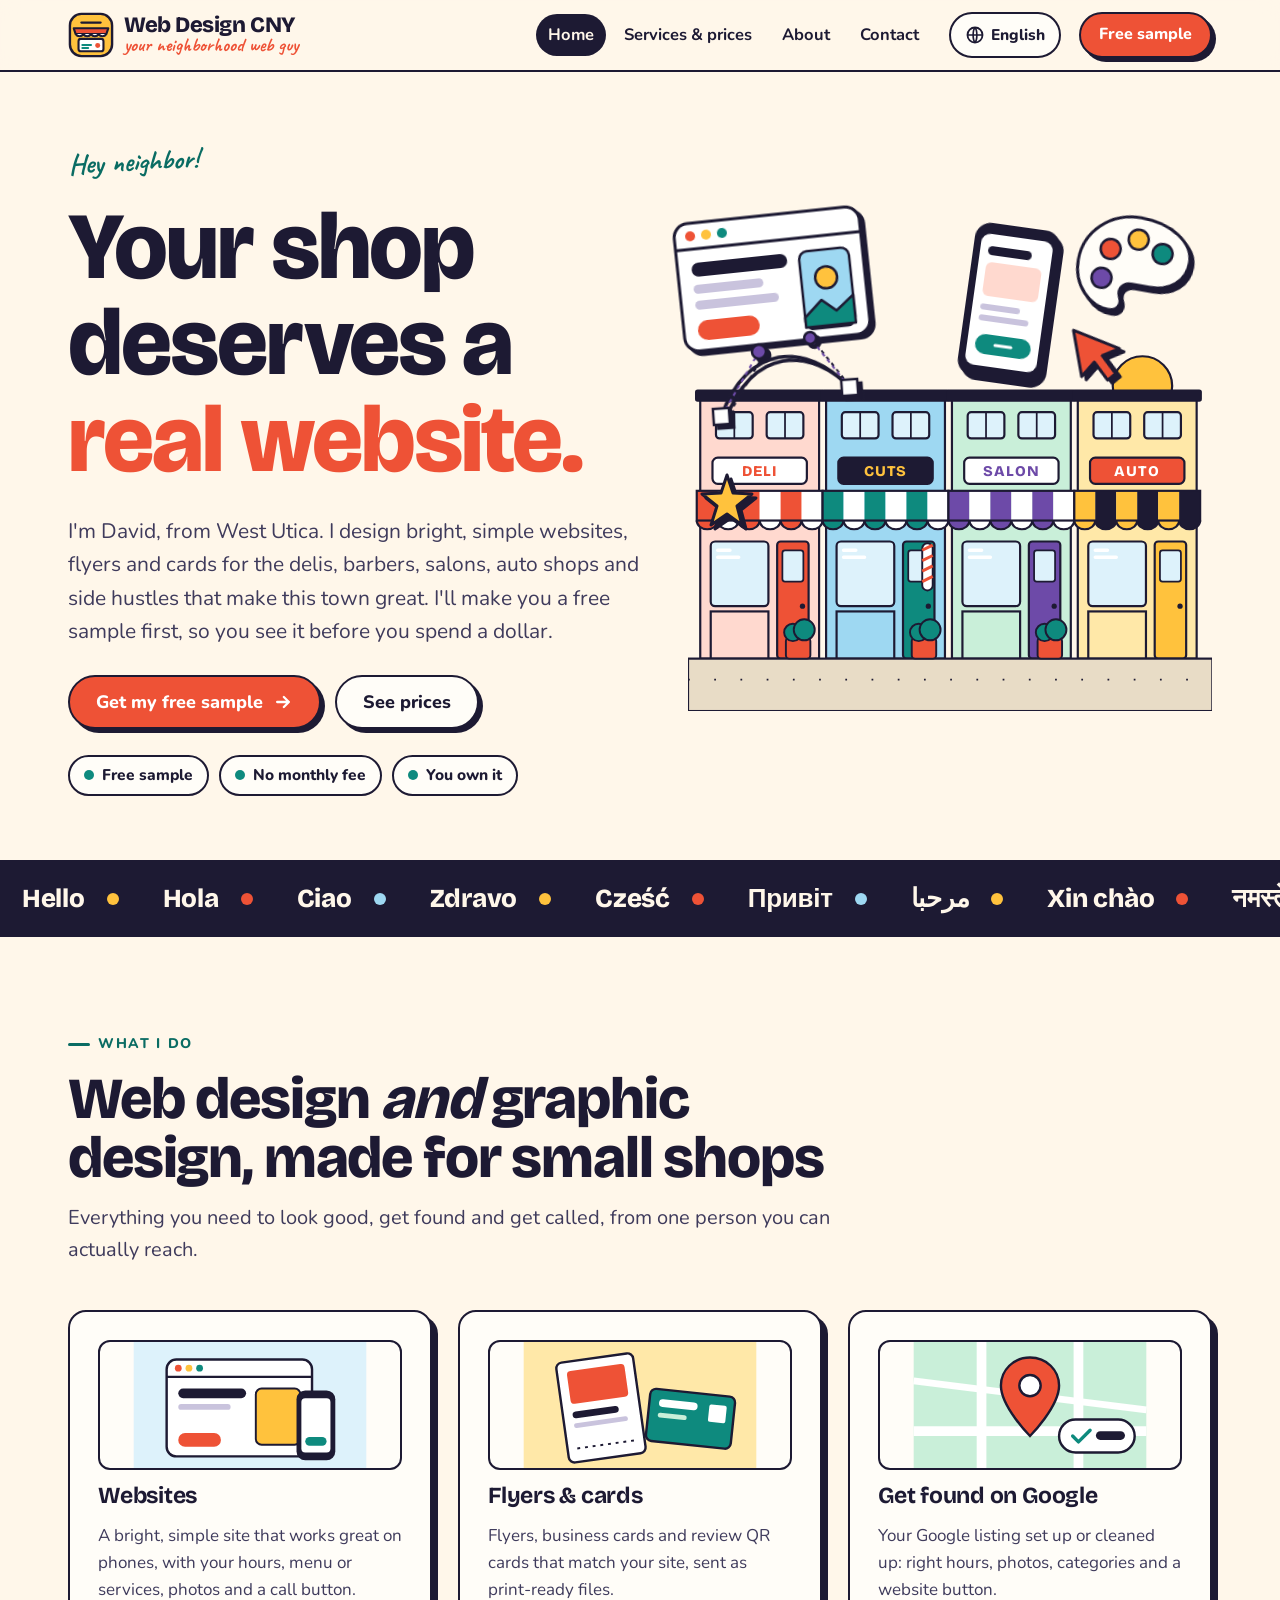
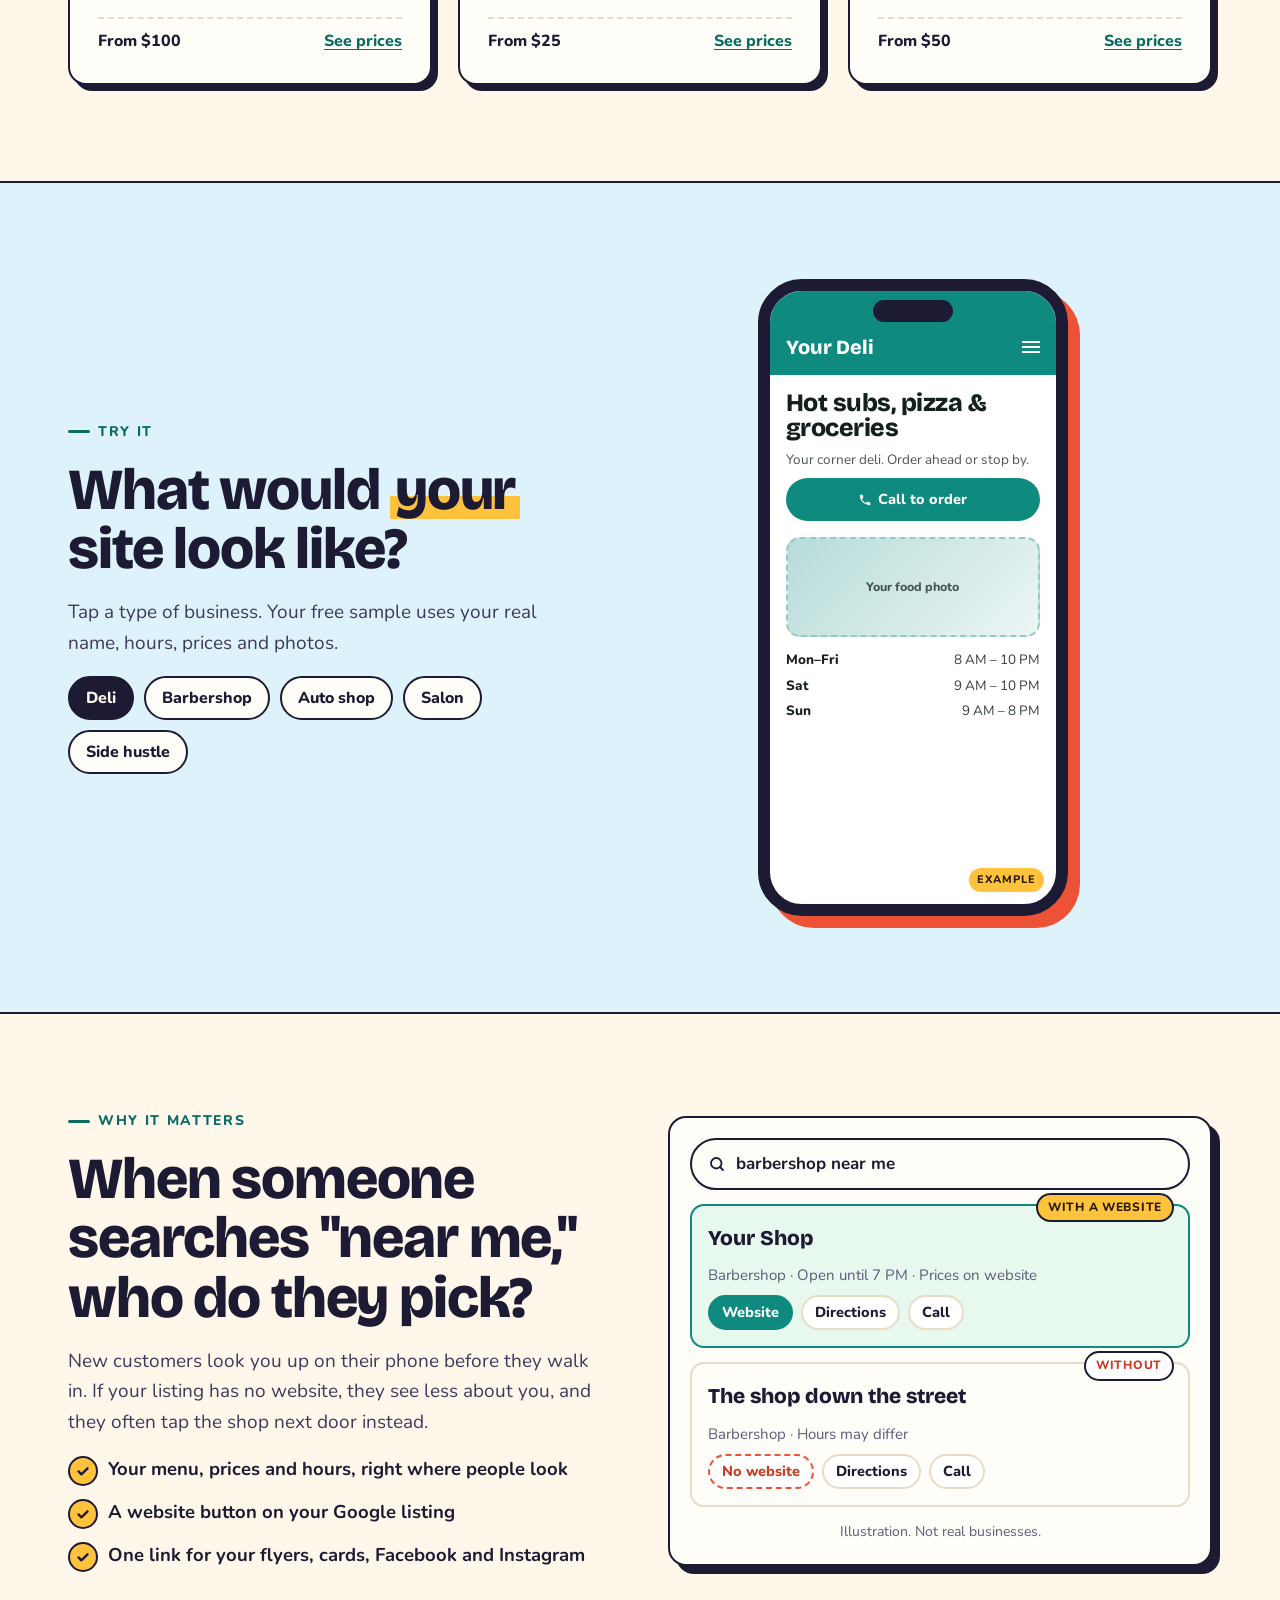
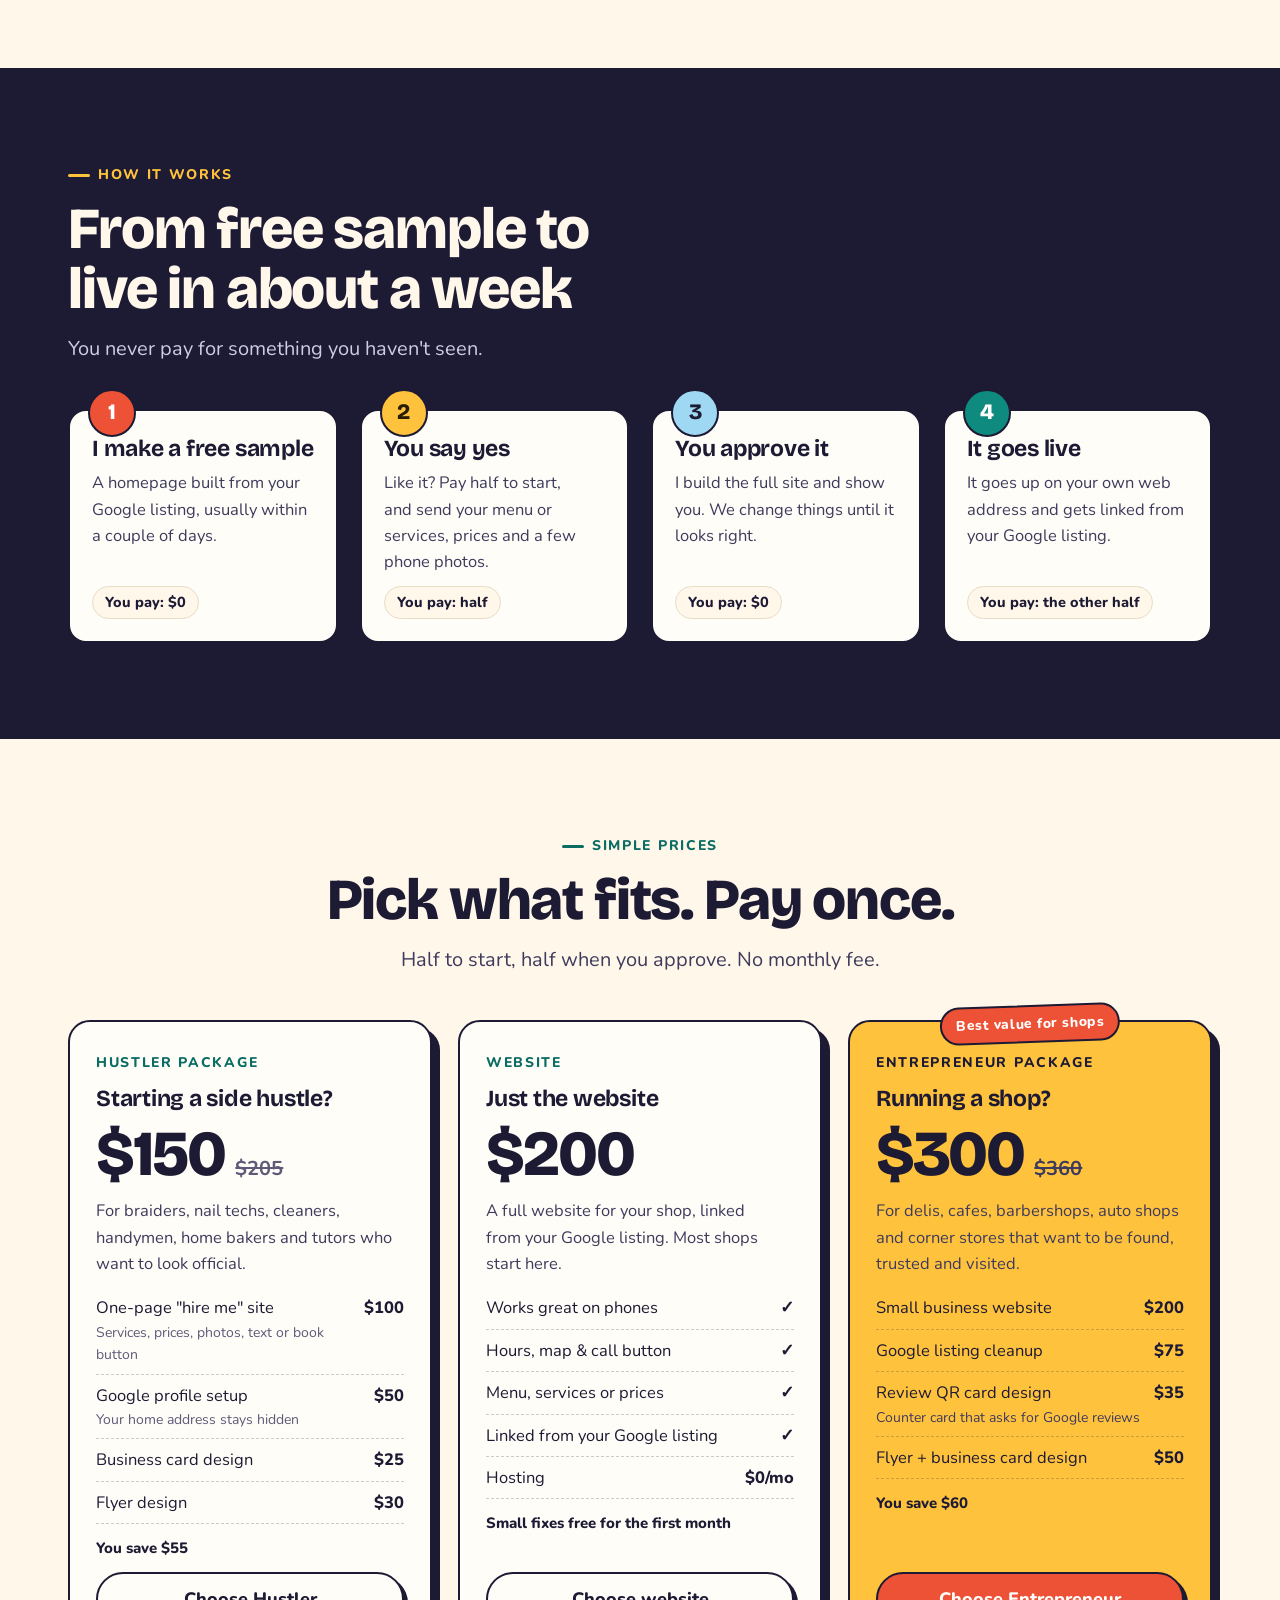
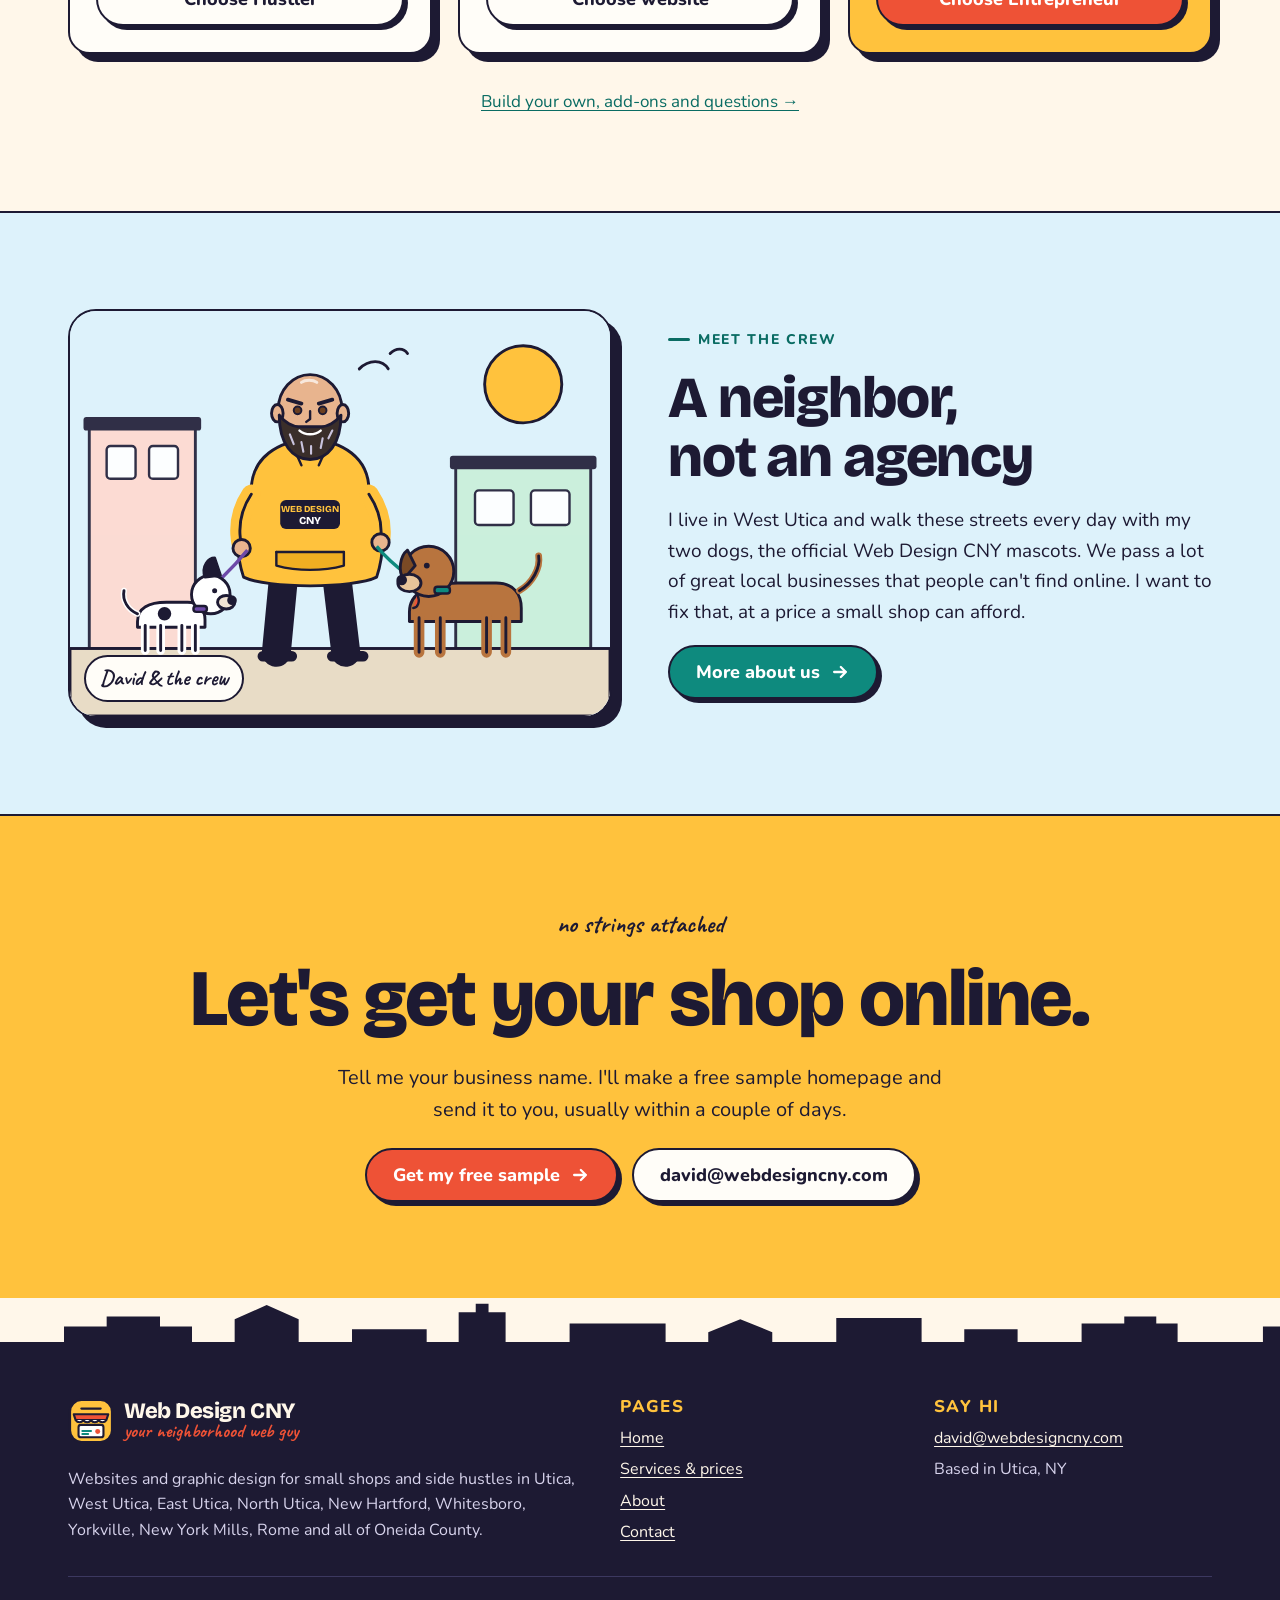
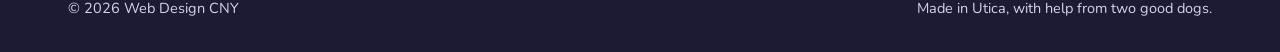
==== commit d423822c: "Version 2: bolder neighborhood look, four pages, scroll animations, Spanish switcher, cartoon David " ====
--- a/index.html
+++ b/index.html
@@ -3,402 +3,112 @@
 <head>
 <meta charset="utf-8">
 <meta name="viewport" content="width=device-width,initial-scale=1,viewport-fit=cover">
-<title>Web Design CNY · Affordable websites for small businesses in Utica, NY</title>
-<meta name="description" content="Simple, phone-friendly websites for small businesses in Utica, Rome and Central New York. Free sample first, $200 flat, no monthly fee, and you own it.">
+<title>Web Design CNY · Friendly websites for small businesses in Utica, NY</title>
+<meta name="description" content="Friendly, affordable websites and graphic design for small shops and side hustles in Utica and Central New York. Free sample first, flat prices, no monthly fee.">
 <link rel="canonical" href="https://webdesigncny.com/">
-<meta name="robots" content="index,follow">
 <meta property="og:type" content="website">
 <meta property="og:site_name" content="Web Design CNY">
 <meta property="og:url" content="https://webdesigncny.com/">
-<meta property="og:title" content="Web Design CNY · Websites for small businesses in Utica, NY">
-<meta property="og:description" content="Free sample first. $200 flat. No monthly fee. You own it.">
+<meta property="og:title" content="Web Design CNY · Friendly websites for small businesses in Utica, NY">
+<meta property="og:description" content="Friendly, affordable websites and graphic design for small shops and side hustles in Utica and Central New York. Free sample first, flat prices, no monthly fee.">
 <meta property="og:image" content="https://webdesigncny.com/og-image.png">
 <meta property="og:image:width" content="1200">
 <meta property="og:image:height" content="630">
-<meta property="og:image:alt" content="Web Design CNY: free sample first, $200 flat, no monthly fee">
 <meta name="twitter:card" content="summary_large_image">
-<meta name="theme-color" content="#0F5C63">
-<link rel="icon" href="/favicon.svg" type="image/svg+xml">
-<link rel="apple-touch-icon" href="/apple-touch-icon.png">
-<link rel="preconnect" href="https://fonts.googleapis.com">
-<link rel="preconnect" href="https://fonts.gstatic.com" crossorigin>
-<link rel="stylesheet" href="https://fonts.googleapis.com/css2?family=Archivo:wdth,wght@62..125,500..900&family=Source+Sans+3:wght@400;600;700&family=IBM+Plex+Mono:wght@400;600&display=swap">
-<script type="application/ld+json">
-{
-  "@context": "https://schema.org",
-  "@type": "ProfessionalService",
-  "@id": "https://webdesigncny.com/#business",
-  "name": "Web Design CNY",
-  "url": "https://webdesigncny.com/",
-  "email": "david@webdesigncny.com",
-  "image": "https://webdesigncny.com/og-image.png",
-  "logo": "https://webdesigncny.com/apple-touch-icon.png",
-  "description": "Simple, phone-friendly websites and small business help for shops and side hustles in Utica and Central New York. Free sample first, flat prices, no monthly fee.",
-  "priceRange": "$100-$300",
-  "address": {"@type": "PostalAddress", "addressLocality": "Utica", "addressRegion": "NY", "addressCountry": "US"},
-  "areaServed": [
-    {"@type": "City", "name": "Utica, NY"},
-    {"@type": "City", "name": "Rome, NY"},
-    {"@type": "City", "name": "New Hartford, NY"},
-    {"@type": "City", "name": "Whitesboro, NY"},
-    {"@type": "City", "name": "Yorkville, NY"},
-    {"@type": "City", "name": "New York Mills, NY"},
-    {"@type": "AdministrativeArea", "name": "Oneida County, NY"},
-    {"@type": "AdministrativeArea", "name": "Central New York"}
-  ],
-  "knowsLanguage": ["en", "es"],
-  "hasOfferCatalog": {
-    "@type": "OfferCatalog",
-    "name": "Websites and small business help",
-    "itemListElement": [
-      {"@type": "Offer", "name": "Small business website", "price": "200", "priceCurrency": "USD"},
-      {"@type": "Offer", "name": "Hustler package: one-page site, Google profile, business card and flyer design", "price": "150", "priceCurrency": "USD"},
-      {"@type": "Offer", "name": "Entrepreneur package: website, Google listing cleanup, review QR card, flyer and business card design", "price": "300", "priceCurrency": "USD"},
-      {"@type": "Offer", "name": "Flyer design", "price": "30", "priceCurrency": "USD"},
-      {"@type": "Offer", "name": "Business card design", "price": "25", "priceCurrency": "USD"}
-    ]
-  }
-}
-</script>
-<script type="application/ld+json">
-{
-  "@context": "https://schema.org",
-  "@type": "FAQPage",
-  "mainEntity": [
-    {"@type": "Question", "name": "Is there a monthly fee?", "acceptedAnswer": {"@type": "Answer", "text": "No. You pay once. The only other cost is your web address, about $10 to $20 a year, paid to the company that registers it, in your name."}},
-    {"@type": "Question", "name": "What if I don't like the free sample?", "acceptedAnswer": {"@type": "Answer", "text": "Then you owe nothing. The sample is free and there's no contract. You only pay once you decide to go ahead."}},
-    {"@type": "Question", "name": "Who owns the site?", "acceptedAnswer": {"@type": "Answer", "text": "You do. The web address is registered in your name and your accounts stay in your name. I only get manager access to help."}},
-    {"@type": "Question", "name": "How long does it take?", "acceptedAnswer": {"@type": "Answer", "text": "The free sample usually takes a couple of days. The full site is usually live about a week after I get your information."}}
-  ]
-}
-</script>
-<style>
-/* Layout: storefront-sign header; hero with a phone you can switch between shop types;
-   a search-results "with vs without" demo; ticket-style price cards; a build-your-own total; mailto request form */
-:root{
-  --paper:#F3F6F5;
-  --card:#FFFFFF;
-  --ink:#102326;
-  --muted:#4A5C5E;
-  --line:#CBD6D5;
-  --canal:#0F5C63;
-  --canal-ink:#FFFFFF;
-  --canal-soft:#E2EEEE;
-  --sign:#F2C230;
-  --sign-ink:#1A1503;
-  --ticket:#FFFDF6;
-  --bad:#9A3B2E;
-  --shadow:0 1px 0 var(--line),0 18px 40px -24px rgba(16,35,38,0.45);
-  --display:"Archivo", "Arial Narrow", Arial, sans-serif;
-  --body:"Source Sans 3", "Segoe UI", Arial, sans-serif;
-  --mono:"IBM Plex Mono", ui-monospace, "Courier New", monospace;
-  color-scheme:light;
-}
-@media (prefers-color-scheme: dark){
-  :root:not([data-theme="light"]){
-    --paper:#0D191B; --card:#142427; --ink:#E6EFEE; --muted:#A3B5B6; --line:#2A3D40;
-    --canal:#5FB3BA; --canal-ink:#06191B; --canal-soft:#16302F; --ticket:#1A2A2D; --bad:#E58B7C;
-    --shadow:0 1px 0 var(--line),0 18px 40px -24px rgba(0,0,0,0.8);
-    color-scheme:dark;
-  }
-}
-:root[data-theme="dark"]{
-  --paper:#0D191B; --card:#142427; --ink:#E6EFEE; --muted:#A3B5B6; --line:#2A3D40;
-  --canal:#5FB3BA; --canal-ink:#06191B; --canal-soft:#16302F; --ticket:#1A2A2D; --bad:#E58B7C;
-  --shadow:0 1px 0 var(--line),0 18px 40px -24px rgba(0,0,0,0.8);
-  color-scheme:dark;
-}
-*{box-sizing:border-box}
-html{scroll-behavior:smooth;scroll-padding-top:84px}
-body{margin:0;background:var(--paper);color:var(--ink);font-family:var(--body);font-size:18px;line-height:1.55;-webkit-text-size-adjust:100%}
-img{max-width:100%}
-a{color:var(--canal)}
-:focus-visible{outline:3px solid var(--sign);outline-offset:3px}
-.skip{position:absolute;left:-9999px;top:8px;background:var(--sign);color:var(--sign-ink);padding:10px 14px;z-index:50;font-weight:700}
-.skip:focus{left:8px}
-.wrap{max-width:1160px;margin:0 auto;padding-left:max(16px, env(safe-area-inset-left, 0px));padding-right:max(16px, env(safe-area-inset-right, 0px))}
-h1,h2,h3{font-family:var(--display);text-wrap:balance;margin:0;line-height:1.05}
-h2{font-size:clamp(32px,4.4vw,48px);font-weight:850;font-stretch:86%;letter-spacing:-0.01em}
-h3{font-size:21px;font-weight:750;font-stretch:95%}
-p{margin:0;text-wrap:pretty}
-.eyebrow{font-family:var(--mono);font-size:13px;letter-spacing:0.12em;text-transform:uppercase;color:var(--canal);font-weight:600}
-.muted{color:var(--muted)}
-.btn{display:inline-flex;align-items:center;justify-content:center;gap:8px;min-height:50px;padding:0 24px;border-radius:6px;font-weight:700;font-size:17px;text-decoration:none;border:2px solid var(--canal);cursor:pointer;font-family:var(--body)}
-.btn-primary{background:var(--canal);color:var(--canal-ink)}
-.btn-ghost{color:var(--canal);background:transparent}
-.btn-sign{background:var(--sign);color:var(--sign-ink);border-color:var(--sign)}
-section{padding-block:88px}
-.head{display:flex;flex-direction:column;gap:12px;margin-bottom:40px;max-width:44em}
-.head p{color:var(--muted);font-size:19px}
-
-/* header */
-.top{position:sticky;top:0;z-index:20;background:color-mix(in srgb, var(--paper) 92%, transparent);backdrop-filter:saturate(1.4) blur(8px);-webkit-backdrop-filter:saturate(1.4) blur(8px);border-bottom:1px solid var(--line)}
-.top .wrap{display:flex;align-items:center;justify-content:space-between;gap:16px;padding-block:12px}
-.mark{display:inline-flex;align-items:stretch;text-decoration:none;font-family:var(--display);font-weight:900;font-stretch:72%;font-size:24px;letter-spacing:0.02em;line-height:1;flex-shrink:0}
-.mark span{padding:8px 10px}
-.mark .a{background:var(--ink);color:var(--paper)}
-.mark .b{background:var(--sign);color:var(--sign-ink)}
-.nav{display:flex;align-items:center;gap:24px;font-weight:600;font-size:16px}
-.nav a{color:var(--ink);text-decoration:none}
-.nav a:hover{color:var(--canal);text-decoration:underline}
-.nav .btn{min-height:42px;padding:0 16px;font-size:15px;color:var(--canal-ink)}
-.nav .btn:hover{color:var(--canal-ink);text-decoration:none}
-
-/* hero */
-.hero{padding-block:64px 72px;overflow:hidden}
-.hero .wrap{display:grid;grid-template-columns:minmax(0,1.2fr) minmax(0,0.8fr);gap:56px;align-items:center}
-.hero h1{font-size:clamp(44px,6.8vw,84px);font-weight:900;font-stretch:76%;letter-spacing:-0.015em;line-height:0.96}
-.hero h1 em{font-style:normal;background:var(--sign);color:var(--sign-ink);padding:0 0.12em;box-decoration-break:clone;-webkit-box-decoration-break:clone}
-.hero-copy{display:flex;flex-direction:column;gap:24px;min-width:0}
-.hero-copy .lede{font-size:21px;color:var(--muted);max-width:32em}
-.cta{display:flex;gap:12px;flex-wrap:wrap}
-.assure{display:flex;flex-wrap:wrap;gap:8px 22px;margin:0;padding:0;list-style:none;font-weight:600;font-size:16px}
-.assure li{display:flex;align-items:center;gap:8px}
-.assure svg{color:var(--canal);flex-shrink:0}
-
-/* phone demo */
-.demo{display:flex;flex-direction:column;align-items:center;gap:16px;min-width:0}
-.chips{display:flex;flex-wrap:wrap;justify-content:center;gap:8px}
-.chip{font-family:var(--body);font-size:15px;font-weight:600;border:1.5px solid var(--line);background:var(--card);color:var(--ink);border-radius:999px;padding:7px 14px;cursor:pointer;min-height:38px}
-.chip[aria-pressed="true"]{background:var(--ink);color:var(--paper);border-color:var(--ink)}
-.phone{--acc:#0F5C63;--acc-ink:#fff;width:100%;max-width:300px;aspect-ratio:9/18.5;border:11px solid #0B1517;border-radius:40px;background:#fff;color:#14201F;overflow:hidden;display:flex;flex-direction:column;position:relative;box-shadow:0 30px 60px -30px rgba(16,35,38,0.6)}
-.phone::before{content:"";position:absolute;top:8px;left:50%;transform:translateX(-50%);width:76px;height:20px;border-radius:12px;background:#0B1517;z-index:2}
-.phone .tag{position:absolute;bottom:12px;right:12px;font-family:var(--mono);font-size:10.5px;letter-spacing:0.08em;text-transform:uppercase;background:var(--sign);color:var(--sign-ink);padding:3px 7px;border-radius:3px;z-index:2}
-.p-nav{background:var(--acc);color:var(--acc-ink);padding:38px 16px 12px;font-family:var(--display);font-weight:850;font-stretch:82%;font-size:20px;display:flex;justify-content:space-between;align-items:center}
-.p-nav i{display:block;width:18px;height:2px;background:currentColor;box-shadow:0 5px 0 currentColor,0 -5px 0 currentColor;opacity:0.85}
-.p-hero{padding:16px;display:flex;flex-direction:column;gap:9px}
-.p-hero strong{font-family:var(--display);font-size:25px;font-weight:850;font-stretch:84%;line-height:1.02}
-.p-hero small{font-size:13.5px;color:#4A5655;line-height:1.35}
-.p-btn{background:var(--acc);color:var(--acc-ink);border-radius:8px;text-align:center;font-weight:700;font-size:14.5px;padding:10px;display:flex;align-items:center;justify-content:center;gap:6px}
-.p-photo{margin:0 16px;height:96px;border-radius:10px;background:linear-gradient(135deg,color-mix(in srgb,var(--acc) 26%,#fff),color-mix(in srgb,var(--acc) 8%,#fff));display:flex;align-items:center;justify-content:center;font-size:12px;color:#4A5655;font-weight:600;border:1.5px dashed color-mix(in srgb,var(--acc) 40%,#fff)}
-.p-rows{padding:12px 16px;font-size:13.5px;display:grid;grid-template-columns:auto 1fr;gap:4px 12px;font-variant-numeric:tabular-nums}
-.p-rows b{font-weight:700}
-.p-rows span{text-align:right;color:#33403F}
-.p-map{margin:2px 16px 0;padding:9px 10px;border-radius:8px;background:#EEF2F1;font-size:12.5px;color:#33403F;display:flex;align-items:center;gap:8px}
-.p-map svg{color:var(--acc);flex-shrink:0}
-.demo-cap{font-size:15px;color:var(--muted);text-align:center;max-width:22em}
-@media (prefers-reduced-motion:no-preference){
-  .phone .swap{transition:opacity .18s ease}
-  .phone.is-swapping .swap{opacity:0}
-}
-
-/* promise strip */
-.strip{background:var(--ink);color:var(--paper)}
-.strip .wrap{display:grid;grid-template-columns:repeat(4,minmax(0,1fr));gap:20px;padding-block:26px}
-.strip div{font-family:var(--display);font-weight:800;font-stretch:85%;font-size:22px;line-height:1.15}
-.strip small{display:block;font-family:var(--body);font-weight:400;font-size:15.5px;opacity:0.85;margin-top:4px}
-
-/* search demo */
-.why .wrap{display:grid;grid-template-columns:minmax(0,0.9fr) minmax(0,1.1fr);gap:56px;align-items:center}
-.why .copy{display:flex;flex-direction:column;gap:18px}
-.why .copy p{font-size:19px;color:var(--muted)}
-.why .copy ul{margin:0;padding-left:1.1em;display:flex;flex-direction:column;gap:8px;font-size:18px}
-.serp{background:var(--card);border:1px solid var(--line);border-radius:14px;padding:18px;display:flex;flex-direction:column;gap:12px;box-shadow:var(--shadow);min-width:0}
-.serp .q{display:flex;align-items:center;gap:10px;border:1.5px solid var(--line);border-radius:999px;padding:10px 16px;font-size:16px}
-.serp .q svg{color:var(--muted);flex-shrink:0}
-.res{border:1px solid var(--line);border-radius:10px;padding:14px 16px;display:flex;flex-direction:column;gap:8px;position:relative}
-.res.good{border-color:var(--canal);box-shadow:0 0 0 1px var(--canal)}
-.res .nm{font-family:var(--display);font-weight:800;font-stretch:90%;font-size:20px}
-.res .meta{font-size:14.5px;color:var(--muted)}
-.res .acts{display:flex;flex-wrap:wrap;gap:8px}
-.res .acts span{font-size:14px;font-weight:600;border:1.5px solid var(--line);border-radius:999px;padding:4px 12px;display:inline-flex;align-items:center;gap:6px}
-.res.good .acts .web{background:var(--canal);border-color:var(--canal);color:var(--canal-ink)}
-.res .acts .none{color:var(--bad);border-style:dashed;border-color:var(--bad)}
-.res .flag{position:absolute;top:-11px;right:12px;font-family:var(--mono);font-size:11px;letter-spacing:0.08em;text-transform:uppercase;padding:3px 8px;border-radius:3px}
-.res.good .flag{background:var(--canal);color:var(--canal-ink)}
-.res.bad .flag{background:var(--card);color:var(--bad);border:1px solid var(--bad)}
-.serp .note{font-size:13.5px;color:var(--muted);text-align:center}
-
-/* steps */
-.how{background:var(--card);border-block:1px solid var(--line)}
-.steps{display:grid;grid-template-columns:repeat(4,minmax(0,1fr));gap:28px;list-style:none;margin:0;padding:0;counter-reset:s}
-.steps li{display:flex;flex-direction:column;gap:10px;padding-top:18px;border-top:3px solid var(--ink);min-width:0}
-.steps li::before{counter-increment:s;content:"Step " counter(s);font-family:var(--mono);font-size:13px;letter-spacing:0.1em;text-transform:uppercase;color:var(--canal);font-weight:600}
-.steps p{color:var(--muted);font-size:17px}
-.steps .pay{font-family:var(--mono);font-size:13.5px;color:var(--ink);font-weight:600;margin-top:auto;padding-top:6px}
-
-/* price cards */
-.plans{display:grid;grid-template-columns:repeat(3,minmax(0,1fr));gap:24px;align-items:stretch}
-.ticket{background:var(--ticket);border:1px solid var(--line);font-family:var(--mono);font-size:14.5px;padding:30px 24px 24px;position:relative;min-width:0;box-shadow:var(--shadow);display:flex;flex-direction:column}
-.ticket::before,.ticket::after{content:"";position:absolute;left:0;right:0;height:10px;background:radial-gradient(circle at 7px 0,var(--paper) 6px,transparent 6.5px) repeat-x;background-size:14px 10px}
-.ticket::before{top:-1px}
-.ticket::after{bottom:-1px;transform:rotate(180deg)}
-.ticket.star{border:2px solid var(--canal)}
-.ribbon{position:absolute;top:-14px;left:50%;transform:translateX(-50%);background:var(--sign);color:var(--sign-ink);font-family:var(--mono);font-size:12px;font-weight:600;letter-spacing:0.08em;text-transform:uppercase;padding:5px 12px;border-radius:3px;white-space:nowrap;z-index:1}
-.t-head{display:flex;justify-content:space-between;gap:12px;flex-wrap:wrap;border-bottom:1px dashed var(--muted);padding-bottom:12px;margin-bottom:14px;font-size:12.5px;letter-spacing:0.08em;text-transform:uppercase;color:var(--muted)}
-.t-head b{color:var(--ink);font-weight:600}
-.ticket h3{font-family:var(--display);font-size:28px;font-weight:900;font-stretch:84%;margin:0 0 6px}
-.ticket .who{font-family:var(--body);font-size:16.5px;color:var(--muted);margin:0 0 14px;line-height:1.45}
-.t-row{display:flex;align-items:baseline;gap:8px;padding:6px 0}
-.t-row .lbl{min-width:0}
-.t-row .dots{flex:1;border-bottom:2px dotted var(--line);transform:translateY(-4px);min-width:14px}
-.t-row .amt{font-variant-numeric:tabular-nums;white-space:nowrap;font-weight:600}
-.t-row .note{display:block;font-size:12.5px;color:var(--muted)}
-.t-total{display:flex;justify-content:space-between;align-items:baseline;gap:12px;border-top:2px solid var(--ink);margin-top:auto;padding-top:12px}
-.t-rows{margin-bottom:16px}
-.t-total .big{font-family:var(--display);font-size:46px;font-weight:900;font-stretch:78%;line-height:1}
-.was{text-decoration:line-through;color:var(--muted);font-weight:400}
-.t-foot{margin-top:10px;font-size:12.5px;color:var(--muted);line-height:1.5}
-.ticket .btn{margin-top:18px;width:100%}
-.plan-note{margin-top:28px;color:var(--muted);font-size:16.5px;max-width:52em}
-
-/* build your own */
-.builder{background:var(--card);border-block:1px solid var(--line)}
-.builder .wrap{display:grid;grid-template-columns:minmax(0,1.15fr) minmax(0,0.85fr);gap:48px;align-items:start}
-.opts{display:flex;flex-direction:column;gap:10px;margin:0;padding:0;border:0;min-width:0}
-.opts legend{padding:0;margin-bottom:12px}
-.opt{display:grid;grid-template-columns:24px minmax(0,1fr) auto;gap:14px;align-items:center;padding:14px 16px;border:1.5px solid var(--line);border-radius:10px;background:var(--paper);cursor:pointer}
-.opt:has(input:checked){border-color:var(--canal);background:var(--canal-soft)}
-.opt input{width:22px;height:22px;margin:0;accent-color:var(--canal)}
-.opt b{display:block;font-weight:700}
-.opt small{display:block;color:var(--muted);font-size:15px;line-height:1.35}
-.opt .p{font-family:var(--mono);font-weight:600;font-variant-numeric:tabular-nums}
-.opt.ask{cursor:default;border-style:dashed}
-.sum{position:sticky;top:96px;background:var(--ticket);border:1px solid var(--line);border-radius:12px;padding:24px;display:flex;flex-direction:column;gap:14px;box-shadow:var(--shadow);min-width:0}
-.sum .lines{font-family:var(--mono);font-size:14.5px;display:flex;flex-direction:column;gap:4px;min-height:24px}
-.sum .lines div{display:flex;justify-content:space-between;gap:12px}
-.sum .lines .empty{color:var(--muted)}
-.sum .tot{display:flex;justify-content:space-between;align-items:baseline;border-top:2px solid var(--ink);padding-top:12px;font-family:var(--mono)}
-.sum .tot b{font-family:var(--display);font-size:46px;font-weight:900;font-stretch:78%;line-height:1}
-.sum .tip{background:var(--sign);color:var(--sign-ink);border-radius:8px;padding:12px 14px;font-size:16px;font-weight:600;line-height:1.4}
-.sum .tip[hidden]{display:none}
-.sum .fine{font-size:14.5px;color:var(--muted)}
-
-/* included */
-.inc-grid{display:grid;grid-template-columns:repeat(4,minmax(0,1fr));gap:20px}
-.inc{display:flex;flex-direction:column;gap:8px;padding:22px;border:1px solid var(--line);border-radius:12px;background:var(--card);min-width:0}
-.inc svg{color:var(--canal)}
-.inc p{color:var(--muted);font-size:16.5px}
-
-/* about + promises */
-.about{background:var(--ink);color:var(--paper)}
-.about .wrap{display:grid;grid-template-columns:minmax(0,1fr) minmax(0,1fr);gap:56px;align-items:start}
-.about .eyebrow{color:var(--sign)}
-.about h2{color:var(--paper)}
-.about .stack p{font-size:19px;opacity:0.9;max-width:34em}
-.stack{display:flex;flex-direction:column;gap:18px}
-.promises{list-style:none;margin:0;padding:0;display:flex;flex-direction:column;gap:14px}
-.promises li{display:grid;grid-template-columns:40px 1fr;gap:14px;align-items:start;padding:16px;border:1px solid color-mix(in srgb,var(--paper) 18%,transparent);border-radius:10px}
-.promises .n{width:40px;height:40px;border-radius:50%;background:var(--sign);color:var(--sign-ink);display:flex;align-items:center;justify-content:center;font-family:var(--display);font-weight:900;font-size:19px}
-.promises b{display:block;font-family:var(--display);font-weight:800;font-stretch:90%;font-size:20px}
-.promises span{opacity:0.85;font-size:16.5px}
-
-/* faq */
-.faq .wrap{display:grid;grid-template-columns:minmax(0,0.75fr) minmax(0,1.25fr);gap:56px;align-items:start}
-.faq .head{margin-bottom:0;position:sticky;top:110px}
-.qs{display:flex;flex-direction:column;border-top:1px solid var(--line)}
-.qs details{border-bottom:1px solid var(--line)}
-.qs summary{list-style:none;cursor:pointer;padding:20px 40px 20px 0;font-family:var(--display);font-weight:750;font-stretch:95%;font-size:20px;position:relative}
-.qs summary::-webkit-details-marker{display:none}
-.qs summary::after{content:"+";position:absolute;right:6px;top:50%;transform:translateY(-50%);font-family:var(--mono);font-size:26px;color:var(--canal)}
-.qs details[open] summary::after{content:"−"}
-.qs details p{padding:0 0 20px;color:var(--muted);font-size:17.5px;max-width:40em}
-
-/* contact */
-.contact{background:var(--canal);color:var(--canal-ink)}
-.contact .wrap{display:grid;grid-template-columns:minmax(0,0.85fr) minmax(0,1.15fr);gap:48px;align-items:start}
-.contact .eyebrow{color:var(--canal-ink);opacity:0.85}
-.contact h2{color:var(--canal-ink);font-size:clamp(36px,5vw,58px)}
-.contact .stack p{font-size:19px;opacity:0.92;max-width:30em}
-.contact .direct{display:flex;flex-direction:column;gap:4px;margin-top:6px}
-.contact .direct .k{font-family:var(--mono);font-size:12.5px;letter-spacing:0.1em;text-transform:uppercase;opacity:0.85}
-.contact .direct a{color:var(--canal-ink);font-family:var(--display);font-weight:800;font-stretch:90%;font-size:26px;overflow-wrap:anywhere;text-underline-offset:4px}
-.form{background:var(--paper);color:var(--ink);border-radius:12px;padding:28px;display:grid;grid-template-columns:repeat(2,minmax(0,1fr));gap:16px;min-width:0;box-shadow:0 30px 60px -30px rgba(0,0,0,0.5)}
-.form .full{grid-column:1/-1}
-.form label{display:flex;flex-direction:column;gap:6px;font-weight:700;font-size:15.5px;min-width:0}
-.form label small{font-weight:400;color:var(--muted)}
-.form input,.form select,.form textarea{font:inherit;font-weight:400;font-size:17px;color:var(--ink);background:var(--card);border:1.5px solid var(--line);border-radius:8px;padding:12px;min-height:50px;width:100%}
-.form textarea{min-height:96px;resize:vertical}
-.form input:focus,.form select:focus,.form textarea:focus{outline:3px solid var(--sign);outline-offset:1px;border-color:var(--canal)}
-.form .btn{width:100%}
-.form .fine{font-size:14px;color:var(--muted)}
-
-/* footer */
-footer{padding-block:40px 28px;font-size:15.5px;color:var(--muted)}
-footer .wrap{display:flex;flex-direction:column;gap:18px}
-footer .areas{font-size:15px}
-footer .row{display:flex;justify-content:space-between;gap:12px;flex-wrap:wrap;border-top:1px solid var(--line);padding-top:18px}
-
-/* mobile sticky CTA */
-.dock{display:none}
-
-@media (max-width:980px){
-  .hero .wrap,.why .wrap,.builder .wrap,.about .wrap,.faq .wrap,.contact .wrap{grid-template-columns:minmax(0,1fr)}
-  .plans{grid-template-columns:minmax(0,1fr);max-width:560px;margin-inline:auto;gap:36px}
-  .steps,.inc-grid{grid-template-columns:repeat(2,minmax(0,1fr))}
-  .strip .wrap{grid-template-columns:repeat(2,minmax(0,1fr))}
-  .sum,.faq .head{position:static}
-  .nav .txt{display:none}
-}
-@media (max-width:620px){
-  body{font-size:17px}
-  section{padding-block:60px}
-  .hero{padding-block:36px 56px}
-  .hero-copy .lede{font-size:19px}
-  .mark{font-size:20px}
-  .mark span{padding:7px 8px}
-  .steps,.inc-grid{grid-template-columns:minmax(0,1fr)}
-  .strip div{font-size:19px}
-  .ticket{padding:28px 16px 20px;font-size:14px}
-  .form{grid-template-columns:minmax(0,1fr);padding:20px}
-  .phone{max-width:270px}
-  body{padding-bottom:76px}
-  .dock{display:flex;position:fixed;left:0;right:0;bottom:0;z-index:30;gap:8px;padding:10px max(12px, env(safe-area-inset-left,0px)) calc(10px + env(safe-area-inset-bottom,0px));background:color-mix(in srgb,var(--paper) 94%,transparent);backdrop-filter:blur(8px);-webkit-backdrop-filter:blur(8px);border-top:1px solid var(--line)}
-  .dock .btn{flex:1;min-height:50px;padding:0 12px}
-  .dock .btn-ghost{flex:0 0 auto}
-}
-@media (prefers-reduced-motion:no-preference){
-  .btn{transition:transform .15s ease, box-shadow .15s ease}
-  .btn:hover{transform:translateY(-1px)}
-}
-@media (prefers-reduced-motion:reduce){
-  html{scroll-behavior:auto}
-}
-</style>
+<meta name="theme-color" content="#FFC23D">
+<link rel="icon" href="favicon.svg" type="image/svg+xml">
+<link rel="apple-touch-icon" href="apple-touch-icon.png">
+<link rel="preconnect" href="https://fonts.googleapis.com"><link rel="preconnect" href="https://fonts.gstatic.com" crossorigin><link rel="stylesheet" href="https://fonts.googleapis.com/css2?family=Bricolage+Grotesque:opsz,wght@12..96,500..800&family=Nunito:wght@400;600;700;800&family=Caveat:wght@700&display=swap">
+<link rel="stylesheet" href="assets/style.css">
+<script>document.documentElement.classList.add("js")</script>
+<script type="application/ld+json">{"@context": "https://schema.org", "@type": "ProfessionalService", "@id": "https://webdesigncny.com/#business", "name": "Web Design CNY", "url": "https://webdesigncny.com/", "email": "david@webdesigncny.com", "image": "https://webdesigncny.com/og-image.png", "logo": "https://webdesigncny.com/apple-touch-icon.png", "description": "Friendly, affordable websites and graphic design for small shops and side hustles in Utica and Central New York. Free sample first, flat prices, no monthly fee.", "priceRange": "$100-$300", "address": {"@type": "PostalAddress", "addressLocality": "Utica", "addressRegion": "NY", "addressCountry": "US"}, "areaServed": [{"@type": "City", "name": "Utica, NY"}, {"@type": "City", "name": "Rome, NY"}, {"@type": "City", "name": "New Hartford, NY"}, {"@type": "City", "name": "Whitesboro, NY"}, {"@type": "City", "name": "Yorkville, NY"}, {"@type": "City", "name": "New York Mills, NY"}, {"@type": "AdministrativeArea", "name": "Oneida County, NY"}, {"@type": "AdministrativeArea", "name": "Central New York"}], "knowsLanguage": ["en", "es"], "hasOfferCatalog": {"@type": "OfferCatalog", "name": "Websites and small business design", "itemListElement": [{"@type": "Offer", "name": "Small business website", "price": "200", "priceCurrency": "USD"}, {"@type": "Offer", "name": "Hustler package: one-page site, Google profile, business card and flyer design", "price": "150", "priceCurrency": "USD"}, {"@type": "Offer", "name": "Entrepreneur package: website, Google listing cleanup, review QR card, flyer and business card design", "price": "300", "priceCurrency": "USD"}, {"@type": "Offer", "name": "Flyer design", "price": "30", "priceCurrency": "USD"}, {"@type": "Offer", "name": "Business card design", "price": "25", "priceCurrency": "USD"}]}}</script>
 </head>
 <body>
-<a class="skip" href="#main">Skip to content</a>
-
+<a class="skip" href="#main" data-i18n="c.skip">Skip to content</a>
 <header class="top">
   <div class="wrap">
-    <a class="mark" href="#top" aria-label="Web Design CNY, home"><span class="a">WEB DESIGN</span><span class="b">CNY</span></a>
-    <nav class="nav" aria-label="Main">
-      <a class="txt" href="#how">How it works</a>
-      <a class="txt" href="#pricing">Pricing</a>
-      <a class="txt" href="#faq">Questions</a>
-      <a class="btn btn-primary" href="#contact">Free sample</a>
+    <a class="logo" href="./" aria-label="Web Design CNY, home"><svg viewBox="0 0 48 48" aria-hidden="true"><rect x="2" y="2" width="44" height="44" rx="12" fill="#FFC23D" stroke="#1D1A33" stroke-width="2.5"/><path d="M6 17h36l-2 6H8z" fill="#EE5236" stroke="#1D1A33" stroke-width="2.2" stroke-linejoin="round"/><path d="M8 23c2 3 6 3 8 0 2 3 6 3 8 0 2 3 6 3 8 0 2 3 6 3 8 0" fill="#fff" stroke="#1D1A33" stroke-width="2.2" stroke-linejoin="round"/><rect x="11" y="28" width="26" height="13" rx="2.5" fill="#fff" stroke="#1D1A33" stroke-width="2.2"/><path d="M15 34.5h9M15 37.5h6" stroke="#0E8A7E" stroke-width="2.2" stroke-linecap="round"/><circle cx="31" cy="35" r="2.6" fill="#EE5236"/><path d="M14 11h20" stroke="#1D1A33" stroke-width="2.4" stroke-linecap="round"/></svg><span class="w"><b>Web Design CNY</b><small data-i18n="c.tag">your neighborhood web guy</small></span></a>
+    <nav class="nav" id="nav" aria-label="Main">
+      <a class="txt" href="./" aria-current="page" data-i18n="n.home">Home</a>
+      <a class="txt" href="services.html" data-i18n="n.services">Services &amp; prices</a>
+      <a class="txt" href="about.html" data-i18n="n.about">About</a>
+      <a class="txt" href="contact.html" data-i18n="n.contact">Contact</a>
     </nav>
+    <div class="lang" id="lang">
+      <button class="lang-btn" type="button" aria-haspopup="true" aria-expanded="false" aria-label="Language / Idioma"><svg width="20" height="20" viewBox="0 0 24 24" aria-hidden="true"><circle cx="12" cy="12" r="9" fill="none" stroke="currentColor" stroke-width="2.2"/><path d="M3 12h18M12 3c3 3.5 3 14.5 0 18M12 3c-3 3.5-3 14.5 0 18" fill="none" stroke="currentColor" stroke-width="2"/></svg><span class="lname">English</span></button>
+      <div class="lang-menu" role="menu"></div>
+    </div>
+    <a class="btn btn-red hdr-cta" href="contact.html" data-i18n="c.hdrcta">Free sample</a>
+    <button class="menu-btn" type="button" aria-controls="nav" aria-expanded="false" aria-label="Menu"><svg width="22" height="22" viewBox="0 0 24 24" aria-hidden="true"><path d="M4 7h16M4 12h16M4 17h16" stroke="currentColor" stroke-width="2.6" stroke-linecap="round"/></svg></button>
   </div>
 </header>
-
 <main id="main">
-  <section class="hero" id="top">
+
+  <section class="hero">
     <div class="wrap">
       <div class="hero-copy">
-        <div class="eyebrow">Websites for small businesses · Utica &amp; Central New York</div>
-        <h1>Your shop deserves a <em>real website.</em></h1>
-        <p class="lede">I'm David, from West Utica. I build simple websites that look great on phones, for delis, barbers, salons, auto shops, contractors and side hustles. I make you a free sample first, so you see it before you spend a dollar.</p>
+        <span class="hand-note" data-i18n="home.hand">Hey neighbor!</span>
+        <h1 data-i18n="home.h1">Your shop deserves a <span class="accent">real website.</span></h1>
+        <p class="lede" data-i18n="home.lede">I'm David, from West Utica. I design bright, simple websites, flyers and cards for the delis, barbers, salons, auto shops and side hustles that make this town great. I'll make you a free sample first, so you see it before you spend a dollar.</p>
         <div class="cta">
-          <a class="btn btn-primary" href="#contact">Get my free sample</a>
-          <a class="btn btn-ghost" href="#pricing">See prices</a>
+          <a class="btn btn-red" href="contact.html"><span data-i18n="c.cta">Get my free sample</span><svg width="20" height="20" viewBox="0 0 24 24" aria-hidden="true"><path d="M5 12h14M13 6l6 6-6 6" fill="none" stroke="currentColor" stroke-width="2.8" stroke-linecap="round" stroke-linejoin="round"/></svg></a>
+          <a class="btn" href="services.html" data-i18n="home.seeprices">See prices</a>
         </div>
         <ul class="assure">
-          <li><svg width="18" height="18" viewBox="0 0 20 20" fill="none" aria-hidden="true"><path d="M4 10.5l4 4 8-9" stroke="currentColor" stroke-width="2.6" stroke-linecap="round" stroke-linejoin="round"/></svg>No contract</li>
-          <li><svg width="18" height="18" viewBox="0 0 20 20" fill="none" aria-hidden="true"><path d="M4 10.5l4 4 8-9" stroke="currentColor" stroke-width="2.6" stroke-linecap="round" stroke-linejoin="round"/></svg>No monthly fee</li>
-          <li><svg width="18" height="18" viewBox="0 0 20 20" fill="none" aria-hidden="true"><path d="M4 10.5l4 4 8-9" stroke="currentColor" stroke-width="2.6" stroke-linecap="round" stroke-linejoin="round"/></svg>You own it</li>
+          <li><i></i><span data-i18n="as.1">Free sample</span></li>
+          <li><i></i><span data-i18n="as.2">No monthly fee</span></li>
+          <li><i></i><span data-i18n="as.3">You own it</span></li>
         </ul>
       </div>
-
-      <div class="demo">
-        <div class="chips" role="group" aria-label="Show a sample for">
-          <button class="chip" type="button" data-kind="deli" aria-pressed="true">Deli</button>
-          <button class="chip" type="button" data-kind="barber" aria-pressed="false">Barbershop</button>
-          <button class="chip" type="button" data-kind="auto" aria-pressed="false">Auto shop</button>
-          <button class="chip" type="button" data-kind="salon" aria-pressed="false">Salon</button>
-          <button class="chip" type="button" data-kind="hustle" aria-pressed="false">Side hustle</button>
-        </div>
-        <div class="phone" id="phone" role="img" aria-label="Example small business website on a phone, with a call button, a photo, a map link and opening hours">
-          <div class="tag">Example</div>
+      <div class="scene" id="scene">
+        <div class="sticker" style="top:0%;left:-2%;--rot:-6deg;--dy:-180px;--spin:-20deg;--d:0s" aria-hidden="true"><svg width="190" height="132" viewBox="0 0 190 132"><rect x="2" y="2" width="186" height="128" rx="14" fill="#fff" stroke="#1D1A33" stroke-width="3"/><path d="M2 28h186" stroke="#1D1A33" stroke-width="3"/><circle cx="18" cy="15" r="5" fill="#EE5236"/><circle cx="34" cy="15" r="5" fill="#FFC23D"/><circle cx="50" cy="15" r="5" fill="#0E8A7E"/><rect x="16" y="42" width="96" height="14" rx="7" fill="#1D1A33"/><rect x="16" y="64" width="70" height="9" rx="4.5" fill="#C9C3DD"/><rect x="16" y="80" width="84" height="9" rx="4.5" fill="#C9C3DD"/><rect x="16" y="100" width="62" height="20" rx="10" fill="#EE5236"/><rect x="124" y="42" width="50" height="78" rx="8" fill="#9ED8F2" stroke="#1D1A33" stroke-width="2.5"/><circle cx="149" cy="70" r="11" fill="#FFC23D" stroke="#1D1A33" stroke-width="2.5"/><path d="M124 108l18-16 14 12 18-14v28h-50z" fill="#0E8A7E" stroke="#1D1A33" stroke-width="2.5" stroke-linejoin="round"/></svg></div><div class="sticker" style="top:0%;right:4%;--rot:10deg;--dy:-140px;--spin:40deg;--d:.6s" aria-hidden="true"><svg width="118" height="118" viewBox="0 0 118 118"><path d="M59 4C28 4 4 27 4 56c0 27 20 44 38 44 10 0 12-8 9-14-4-8 1-15 10-15h18c20 0 35-12 35-31C114 20 90 4 59 4z" fill="#FFFDF8" stroke="#1D1A33" stroke-width="3"/><circle cx="34" cy="40" r="10" fill="#EE5236" stroke="#1D1A33" stroke-width="2.5"/><circle cx="60" cy="26" r="10" fill="#FFC23D" stroke="#1D1A33" stroke-width="2.5"/><circle cx="86" cy="36" r="10" fill="#0E8A7E" stroke="#1D1A33" stroke-width="2.5"/><circle cx="30" cy="70" r="10" fill="#6D4AA8" stroke="#1D1A33" stroke-width="2.5"/></svg></div><div class="sticker" style="top:2%;right:30%;--rot:8deg;--dy:-220px;--spin:18deg;--d:1.2s" aria-hidden="true"><svg width="92" height="160" viewBox="0 0 92 160"><rect x="3" y="3" width="86" height="154" rx="16" fill="#1D1A33"/><rect x="10" y="14" width="72" height="132" rx="9" fill="#fff"/><rect x="18" y="26" width="44" height="9" rx="4.5" fill="#1D1A33"/><rect x="18" y="42" width="56" height="34" rx="6" fill="#FFD9CF"/><rect x="18" y="84" width="40" height="6" rx="3" fill="#C9C3DD"/><rect x="18" y="95" width="50" height="6" rx="3" fill="#C9C3DD"/><rect x="18" y="114" width="56" height="20" rx="10" fill="#0E8A7E"/><path d="M38 124h16" stroke="#fff" stroke-width="3" stroke-linecap="round"/></svg></div><div class="sticker" style="top:24%;left:4%;--rot:-4deg;--dy:-120px;--spin:-12deg;--d:1.8s" aria-hidden="true"><svg width="150" height="96" viewBox="0 0 150 96"><path d="M10 80C40 10 100 10 140 60" fill="none" stroke="#1D1A33" stroke-width="3.5" stroke-linecap="round"/><path d="M10 80L52 18M140 60L104 8" stroke="#6D4AA8" stroke-width="2" stroke-dasharray="4 4"/><rect x="2" y="72" width="16" height="16" fill="#fff" stroke="#1D1A33" stroke-width="2.5"/><rect x="132" y="52" width="16" height="16" fill="#fff" stroke="#1D1A33" stroke-width="2.5"/><circle cx="52" cy="18" r="7" fill="#6D4AA8" stroke="#1D1A33" stroke-width="2.5"/><circle cx="104" cy="8" r="6" fill="#6D4AA8" stroke="#1D1A33" stroke-width="2.5"/></svg></div><div class="sticker" style="top:22%;right:16%;--rot:-10deg;--dy:-260px;--spin:-30deg;--d:.9s" aria-hidden="true"><svg width="56" height="64" viewBox="0 0 56 64"><path d="M6 4l42 26-18 4 10 20-9 5-10-20-15 12z" fill="#EE5236" stroke="#1D1A33" stroke-width="3" stroke-linejoin="round"/></svg></div><div class="sticker" style="top:52%;left:2%;--rot:0deg;--dy:-160px;--spin:90deg;--d:2.1s" aria-hidden="true"><svg width="58" height="58" viewBox="0 0 58 58"><path d="M29 3l6 18 19 1-15 12 5 19-15-11-16 11 6-19L4 22l19-1z" fill="#FFC23D" stroke="#1D1A33" stroke-width="3" stroke-linejoin="round"/></svg></div>
+        <svg class="street" viewBox="0 0 600 420" role="img" aria-label="Illustration of a Utica main street with a deli, a barbershop, a salon and an auto shop"><circle cx="520" cy="48" r="34" fill="#FFC23D" stroke="#1D1A33" stroke-width="2.5"/><rect x="14" y="60" width="136" height="300" fill="#FFD9CF" stroke="#1D1A33" stroke-width="2.5"/><rect x="8" y="52" width="148" height="14" rx="3" fill="#1D1A33"/><rect x="32" y="78" width="42" height="30" rx="4" fill="#DDF2FB" stroke="#1D1A33" stroke-width="2.5"/><path d="M53 78v30" stroke="#1D1A33" stroke-width="2"/><rect x="90" y="78" width="42" height="30" rx="4" fill="#DDF2FB" stroke="#1D1A33" stroke-width="2.5"/><path d="M111 78v30" stroke="#1D1A33" stroke-width="2"/><rect x="10.0" y="168" width="24.0" height="34" fill="#EE5236"/><rect x="34.0" y="168" width="24.0" height="34" fill="#FFFFFF"/><rect x="58.0" y="168" width="24.0" height="34" fill="#EE5236"/><rect x="82.0" y="168" width="24.0" height="34" fill="#FFFFFF"/><rect x="106.0" y="168" width="24.0" height="34" fill="#EE5236"/><rect x="130.0" y="168" width="24.0" height="34" fill="#FFFFFF"/><path d="M10.0 202 a12.0 10.0 0 0 0 24.0 0" fill="#EE5236" stroke="#1D1A33" stroke-width="2.5"/><path d="M34.0 202 a12.0 10.0 0 0 0 24.0 0" fill="#FFFFFF" stroke="#1D1A33" stroke-width="2.5"/><path d="M58.0 202 a12.0 10.0 0 0 0 24.0 0" fill="#EE5236" stroke="#1D1A33" stroke-width="2.5"/><path d="M82.0 202 a12.0 10.0 0 0 0 24.0 0" fill="#FFFFFF" stroke="#1D1A33" stroke-width="2.5"/><path d="M106.0 202 a12.0 10.0 0 0 0 24.0 0" fill="#EE5236" stroke="#1D1A33" stroke-width="2.5"/><path d="M130.0 202 a12.0 10.0 0 0 0 24.0 0" fill="#FFFFFF" stroke="#1D1A33" stroke-width="2.5"/><rect x="10" y="168" width="144" height="34" fill="none" stroke="#1D1A33" stroke-width="2.5"/><rect x="28" y="130" width="108" height="30" rx="6" fill="#FFFFFF" stroke="#1D1A33" stroke-width="2.5"/><text x="82.0" y="151.5" text-anchor="middle" font-family="Bricolage Grotesque, Arial, sans-serif" font-weight="800" font-size="17" fill="#EE5236" letter-spacing="1">DELI</text><rect x="26" y="226" width="66" height="74" rx="5" fill="#DDF2FB" stroke="#1D1A33" stroke-width="2.5"/><path d="M34 236l14 -0M34 244l24 0" stroke="#fff" stroke-width="4" stroke-linecap="round"/><rect x="102" y="226" width="36" height="134" rx="4" fill="#EE5236" stroke="#1D1A33" stroke-width="2.5"/><rect x="108" y="236" width="24" height="36" rx="3" fill="#DDF2FB" stroke="#1D1A33" stroke-width="2"/><circle cx="131" cy="300" r="3" fill="#1D1A33"/><rect x="26" y="306" width="66" height="54" fill="#FFD9CF" stroke="#1D1A33" stroke-width="2.5"/><rect x="158" y="60" width="136" height="300" fill="#9ED8F2" stroke="#1D1A33" stroke-width="2.5"/><rect x="152" y="52" width="148" height="14" rx="3" fill="#1D1A33"/><rect x="176" y="78" width="42" height="30" rx="4" fill="#DDF2FB" stroke="#1D1A33" stroke-width="2.5"/><path d="M197 78v30" stroke="#1D1A33" stroke-width="2"/><rect x="234" y="78" width="42" height="30" rx="4" fill="#DDF2FB" stroke="#1D1A33" stroke-width="2.5"/><path d="M255 78v30" stroke="#1D1A33" stroke-width="2"/><rect x="154.0" y="168" width="24.0" height="34" fill="#0E8A7E"/><rect x="178.0" y="168" width="24.0" height="34" fill="#FFFFFF"/><rect x="202.0" y="168" width="24.0" height="34" fill="#0E8A7E"/><rect x="226.0" y="168" width="24.0" height="34" fill="#FFFFFF"/><rect x="250.0" y="168" width="24.0" height="34" fill="#0E8A7E"/><rect x="274.0" y="168" width="24.0" height="34" fill="#FFFFFF"/><path d="M154.0 202 a12.0 10.0 0 0 0 24.0 0" fill="#0E8A7E" stroke="#1D1A33" stroke-width="2.5"/><path d="M178.0 202 a12.0 10.0 0 0 0 24.0 0" fill="#FFFFFF" stroke="#1D1A33" stroke-width="2.5"/><path d="M202.0 202 a12.0 10.0 0 0 0 24.0 0" fill="#0E8A7E" stroke="#1D1A33" stroke-width="2.5"/><path d="M226.0 202 a12.0 10.0 0 0 0 24.0 0" fill="#FFFFFF" stroke="#1D1A33" stroke-width="2.5"/><path d="M250.0 202 a12.0 10.0 0 0 0 24.0 0" fill="#0E8A7E" stroke="#1D1A33" stroke-width="2.5"/><path d="M274.0 202 a12.0 10.0 0 0 0 24.0 0" fill="#FFFFFF" stroke="#1D1A33" stroke-width="2.5"/><rect x="154" y="168" width="144" height="34" fill="none" stroke="#1D1A33" stroke-width="2.5"/><rect x="172" y="130" width="108" height="30" rx="6" fill="#1D1A33" stroke="#1D1A33" stroke-width="2.5"/><text x="226.0" y="151.5" text-anchor="middle" font-family="Bricolage Grotesque, Arial, sans-serif" font-weight="800" font-size="17" fill="#FFC23D" letter-spacing="1">CUTS</text><rect x="170" y="226" width="66" height="74" rx="5" fill="#DDF2FB" stroke="#1D1A33" stroke-width="2.5"/><path d="M178 236l14 -0M178 244l24 0" stroke="#fff" stroke-width="4" stroke-linecap="round"/><rect x="246" y="226" width="36" height="134" rx="4" fill="#0E8A7E" stroke="#1D1A33" stroke-width="2.5"/><rect x="252" y="236" width="24" height="36" rx="3" fill="#DDF2FB" stroke="#1D1A33" stroke-width="2"/><circle cx="275" cy="300" r="3" fill="#1D1A33"/><rect x="170" y="306" width="66" height="54" fill="#9ED8F2" stroke="#1D1A33" stroke-width="2.5"/><rect x="268" y="228" width="12" height="54" rx="6" fill="#fff" stroke="#1D1A33" stroke-width="2.2"/><path d="M268 236l12 -6M268 248l12 -6M268 260l12 -6M268 272l12 -6" stroke="#EE5236" stroke-width="3.5"/><rect x="302" y="60" width="136" height="300" fill="#C9EFD9" stroke="#1D1A33" stroke-width="2.5"/><rect x="296" y="52" width="148" height="14" rx="3" fill="#1D1A33"/><rect x="320" y="78" width="42" height="30" rx="4" fill="#DDF2FB" stroke="#1D1A33" stroke-width="2.5"/><path d="M341 78v30" stroke="#1D1A33" stroke-width="2"/><rect x="378" y="78" width="42" height="30" rx="4" fill="#DDF2FB" stroke="#1D1A33" stroke-width="2.5"/><path d="M399 78v30" stroke="#1D1A33" stroke-width="2"/><rect x="298.0" y="168" width="24.0" height="34" fill="#6D4AA8"/><rect x="322.0" y="168" width="24.0" height="34" fill="#FFFFFF"/><rect x="346.0" y="168" width="24.0" height="34" fill="#6D4AA8"/><rect x="370.0" y="168" width="24.0" height="34" fill="#FFFFFF"/><rect x="394.0" y="168" width="24.0" height="34" fill="#6D4AA8"/><rect x="418.0" y="168" width="24.0" height="34" fill="#FFFFFF"/><path d="M298.0 202 a12.0 10.0 0 0 0 24.0 0" fill="#6D4AA8" stroke="#1D1A33" stroke-width="2.5"/><path d="M322.0 202 a12.0 10.0 0 0 0 24.0 0" fill="#FFFFFF" stroke="#1D1A33" stroke-width="2.5"/><path d="M346.0 202 a12.0 10.0 0 0 0 24.0 0" fill="#6D4AA8" stroke="#1D1A33" stroke-width="2.5"/><path d="M370.0 202 a12.0 10.0 0 0 0 24.0 0" fill="#FFFFFF" stroke="#1D1A33" stroke-width="2.5"/><path d="M394.0 202 a12.0 10.0 0 0 0 24.0 0" fill="#6D4AA8" stroke="#1D1A33" stroke-width="2.5"/><path d="M418.0 202 a12.0 10.0 0 0 0 24.0 0" fill="#FFFFFF" stroke="#1D1A33" stroke-width="2.5"/><rect x="298" y="168" width="144" height="34" fill="none" stroke="#1D1A33" stroke-width="2.5"/><rect x="316" y="130" width="108" height="30" rx="6" fill="#FFFFFF" stroke="#1D1A33" stroke-width="2.5"/><text x="370.0" y="151.5" text-anchor="middle" font-family="Bricolage Grotesque, Arial, sans-serif" font-weight="800" font-size="17" fill="#6D4AA8" letter-spacing="1">SALON</text><rect x="314" y="226" width="66" height="74" rx="5" fill="#DDF2FB" stroke="#1D1A33" stroke-width="2.5"/><path d="M322 236l14 -0M322 244l24 0" stroke="#fff" stroke-width="4" stroke-linecap="round"/><rect x="390" y="226" width="36" height="134" rx="4" fill="#6D4AA8" stroke="#1D1A33" stroke-width="2.5"/><rect x="396" y="236" width="24" height="36" rx="3" fill="#DDF2FB" stroke="#1D1A33" stroke-width="2"/><circle cx="419" cy="300" r="3" fill="#1D1A33"/><rect x="314" y="306" width="66" height="54" fill="#C9EFD9" stroke="#1D1A33" stroke-width="2.5"/><rect x="446" y="60" width="136" height="300" fill="#FFE8A8" stroke="#1D1A33" stroke-width="2.5"/><rect x="440" y="52" width="148" height="14" rx="3" fill="#1D1A33"/><rect x="464" y="78" width="42" height="30" rx="4" fill="#DDF2FB" stroke="#1D1A33" stroke-width="2.5"/><path d="M485 78v30" stroke="#1D1A33" stroke-width="2"/><rect x="522" y="78" width="42" height="30" rx="4" fill="#DDF2FB" stroke="#1D1A33" stroke-width="2.5"/><path d="M543 78v30" stroke="#1D1A33" stroke-width="2"/><rect x="442.0" y="168" width="24.0" height="34" fill="#FFC23D"/><rect x="466.0" y="168" width="24.0" height="34" fill="#1D1A33"/><rect x="490.0" y="168" width="24.0" height="34" fill="#FFC23D"/><rect x="514.0" y="168" width="24.0" height="34" fill="#1D1A33"/><rect x="538.0" y="168" width="24.0" height="34" fill="#FFC23D"/><rect x="562.0" y="168" width="24.0" height="34" fill="#1D1A33"/><path d="M442.0 202 a12.0 10.0 0 0 0 24.0 0" fill="#FFC23D" stroke="#1D1A33" stroke-width="2.5"/><path d="M466.0 202 a12.0 10.0 0 0 0 24.0 0" fill="#1D1A33" stroke="#1D1A33" stroke-width="2.5"/><path d="M490.0 202 a12.0 10.0 0 0 0 24.0 0" fill="#FFC23D" stroke="#1D1A33" stroke-width="2.5"/><path d="M514.0 202 a12.0 10.0 0 0 0 24.0 0" fill="#1D1A33" stroke="#1D1A33" stroke-width="2.5"/><path d="M538.0 202 a12.0 10.0 0 0 0 24.0 0" fill="#FFC23D" stroke="#1D1A33" stroke-width="2.5"/><path d="M562.0 202 a12.0 10.0 0 0 0 24.0 0" fill="#1D1A33" stroke="#1D1A33" stroke-width="2.5"/><rect x="442" y="168" width="144" height="34" fill="none" stroke="#1D1A33" stroke-width="2.5"/><rect x="460" y="130" width="108" height="30" rx="6" fill="#EE5236" stroke="#1D1A33" stroke-width="2.5"/><text x="514.0" y="151.5" text-anchor="middle" font-family="Bricolage Grotesque, Arial, sans-serif" font-weight="800" font-size="17" fill="#FFFFFF" letter-spacing="1">AUTO</text><rect x="458" y="226" width="66" height="74" rx="5" fill="#DDF2FB" stroke="#1D1A33" stroke-width="2.5"/><path d="M466 236l14 -0M466 244l24 0" stroke="#fff" stroke-width="4" stroke-linecap="round"/><rect x="534" y="226" width="36" height="134" rx="4" fill="#FFC23D" stroke="#1D1A33" stroke-width="2.5"/><rect x="540" y="236" width="24" height="36" rx="3" fill="#DDF2FB" stroke="#1D1A33" stroke-width="2"/><circle cx="563" cy="300" r="3" fill="#1D1A33"/><rect x="458" y="306" width="66" height="54" fill="#FFE8A8" stroke="#1D1A33" stroke-width="2.5"/><rect x="0" y="360" width="600" height="60" fill="#E8DCC6" stroke="#1D1A33" stroke-width="2.5"/><path d="M0 384h600" stroke="#1D1A33" stroke-width="2" stroke-dasharray="2 28"/><rect x="112" y="336" width="28" height="24" rx="4" fill="#EE5236" stroke="#1D1A33" stroke-width="2.2"/><circle cx="120" cy="330" r="10" fill="#0E8A7E" stroke="#1D1A33" stroke-width="2.2"/><circle cx="133" cy="327" r="12" fill="#0E8A7E" stroke="#1D1A33" stroke-width="2.2"/><rect x="256" y="336" width="28" height="24" rx="4" fill="#EE5236" stroke="#1D1A33" stroke-width="2.2"/><circle cx="264" cy="330" r="10" fill="#0E8A7E" stroke="#1D1A33" stroke-width="2.2"/><circle cx="277" cy="327" r="12" fill="#0E8A7E" stroke="#1D1A33" stroke-width="2.2"/><rect x="400" y="336" width="28" height="24" rx="4" fill="#EE5236" stroke="#1D1A33" stroke-width="2.2"/><circle cx="408" cy="330" r="10" fill="#0E8A7E" stroke="#1D1A33" stroke-width="2.2"/><circle cx="421" cy="327" r="12" fill="#0E8A7E" stroke="#1D1A33" stroke-width="2.2"/></svg>
+      </div>
+    </div>
+  </section>
+
+  <div class="marquee" aria-label="Hello in many of the languages spoken in Utica"><div class="track"><span lang="und">Hello</span><span lang="und">Hola</span><span lang="und">Ciao</span><span lang="und">Zdravo</span><span lang="und">Cześć</span><span lang="und">Привіт</span><span lang="und">مرحبا</span><span lang="und">Xin chào</span><span lang="und">नमस्ते</span><span lang="und">မင်္ဂလာပါ</span><span lang="und">Bonjour</span><span lang="und">Jambo</span><span lang="und">Hello</span><span lang="und">Hola</span><span lang="und">Ciao</span><span lang="und">Zdravo</span><span lang="und">Cześć</span><span lang="und">Привіт</span><span lang="und">مرحبا</span><span lang="und">Xin chào</span><span lang="und">नमस्ते</span><span lang="und">မင်္ဂလာပါ</span><span lang="und">Bonjour</span><span lang="und">Jambo</span></div></div>
+
+  <section>
+    <div class="wrap">
+      <div class="head reveal">
+        <span class="kicker" data-i18n="home.what.k">What I do</span>
+        <h2 data-i18n="home.what.h">Web design <em>and</em> graphic design, made for small shops</h2>
+        <p data-i18n="home.what.p">Everything you need to look good, get found and get called, from one person you can actually reach.</p>
+      </div>
+      <div class="svc-grid">
+        <div class="svc reveal" style="--rd:0s">
+          <div class="art"><svg viewBox="0 0 240 130" width="100%" height="100%" aria-hidden="true"><rect width="240" height="130" fill="#DDF2FB"/><rect x="34" y="18" width="150" height="100" rx="10" fill="#fff" stroke="#1D1A33" stroke-width="2.5"/><path d="M34 36h150" stroke="#1D1A33" stroke-width="2.5"/><circle cx="46" cy="27" r="3.5" fill="#EE5236"/><circle cx="57" cy="27" r="3.5" fill="#FFC23D"/><circle cx="68" cy="27" r="3.5" fill="#0E8A7E"/><rect x="46" y="48" width="70" height="10" rx="5" fill="#1D1A33"/><rect x="46" y="64" width="54" height="6" rx="3" fill="#C9C3DD"/><rect x="46" y="94" width="44" height="14" rx="7" fill="#EE5236"/><rect x="126" y="48" width="46" height="58" rx="6" fill="#FFC23D" stroke="#1D1A33" stroke-width="2"/><rect x="168" y="50" width="40" height="72" rx="9" fill="#1D1A33"/><rect x="173" y="58" width="30" height="56" rx="4" fill="#fff"/><rect x="177" y="98" width="22" height="9" rx="4.5" fill="#0E8A7E"/></svg></div>
+          <h3 data-i18n="svc.web.h">Websites</h3>
+          <p data-i18n="svc.web.p">A bright, simple site that works great on phones, with your hours, menu or services, photos and a call button.</p>
+          <div class="from"><span data-i18n="svc.web.f">From $100</span><a href="services.html" data-i18n="home.svc.more">See prices</a></div>
+        </div>
+        <div class="svc reveal" style="--rd:0.12s">
+          <div class="art"><svg viewBox="0 0 240 130" width="100%" height="100%" aria-hidden="true"><rect width="240" height="130" fill="#FFE8A8"/><g transform="rotate(-8 80 70)"><rect x="40" y="16" width="80" height="104" rx="6" fill="#fff" stroke="#1D1A33" stroke-width="2.5"/><rect x="50" y="26" width="60" height="34" rx="4" fill="#EE5236"/><rect x="50" y="68" width="48" height="7" rx="3.5" fill="#1D1A33"/><rect x="50" y="80" width="56" height="5" rx="2.5" fill="#C9C3DD"/><path d="M50 106h60" stroke="#1D1A33" stroke-width="2" stroke-dasharray="3 5"/></g><g transform="rotate(6 170 80)"><rect x="128" y="52" width="88" height="54" rx="6" fill="#0E8A7E" stroke="#1D1A33" stroke-width="2.5"/><rect x="138" y="62" width="40" height="8" rx="4" fill="#fff"/><rect x="138" y="76" width="30" height="5" rx="2.5" fill="#C9EFD9"/><rect x="190" y="62" width="18" height="18" rx="2" fill="#fff"/></g></svg></div>
+          <h3 data-i18n="svc.print.h">Flyers &amp; cards</h3>
+          <p data-i18n="svc.print.p">Flyers, business cards and review QR cards that match your site, sent as print-ready files.</p>
+          <div class="from"><span data-i18n="svc.print.f">From $25</span><a href="services.html" data-i18n="home.svc.more">See prices</a></div>
+        </div>
+        <div class="svc reveal" style="--rd:0.24s">
+          <div class="art"><svg viewBox="0 0 240 130" width="100%" height="100%" aria-hidden="true"><rect width="240" height="130" fill="#C9EFD9"/><path d="M0 92h240M70 0v130M170 0v130" stroke="#fff" stroke-width="10"/><path d="M0 40 L240 70" stroke="#fff" stroke-width="7"/><path d="M120 16c-17 0-30 13-30 29 0 22 30 52 30 52s30-30 30-52c0-16-13-29-30-29z" fill="#EE5236" stroke="#1D1A33" stroke-width="2.5"/><circle cx="120" cy="45" r="11" fill="#fff" stroke="#1D1A33" stroke-width="2.5"/><rect x="150" y="80" width="78" height="34" rx="17" fill="#fff" stroke="#1D1A33" stroke-width="2.5"/><path d="M164 97l6 6 12-12" stroke="#0E8A7E" stroke-width="3.5" fill="none" stroke-linecap="round" stroke-linejoin="round"/><rect x="188" y="92" width="30" height="9" rx="4.5" fill="#1D1A33"/></svg></div>
+          <h3 data-i18n="svc.google.h">Get found on Google</h3>
+          <p data-i18n="svc.google.p">Your Google listing set up or cleaned up: right hours, photos, categories and a website button.</p>
+          <div class="from"><span data-i18n="svc.google.f">From $50</span><a href="services.html" data-i18n="home.svc.more">See prices</a></div>
+        </div>
+      </div>
+    </div>
+  </section>
+
+  <section class="band-sky edge-top edge-bot">
+    <div class="wrap demo-wrap">
+      <div class="stack reveal">
+        <span class="kicker" data-i18n="home.demo.k">Try it</span>
+        <h2 data-i18n="home.demo.h">What would <span class="hl">your</span> site look like?</h2>
+        <p class="lede" data-i18n="home.demo.p">Tap a type of business. Your free sample uses your real name, hours, prices and photos.</p>
+        <div class="chips" role="group" aria-label="Business type"><button class="chip" type="button" data-kind="deli" aria-pressed="true" data-i18n="k.deli">Deli</button><button class="chip" type="button" data-kind="barber" aria-pressed="false" data-i18n="k.barber">Barbershop</button><button class="chip" type="button" data-kind="auto" aria-pressed="false" data-i18n="k.auto">Auto shop</button><button class="chip" type="button" data-kind="salon" aria-pressed="false" data-i18n="k.salon">Salon</button><button class="chip" type="button" data-kind="hustle" aria-pressed="false" data-i18n="k.hustle">Side hustle</button></div>
+      </div>
+      <div class="demo reveal" style="--rd:.15s"><div class="phone" id="phone" role="img" aria-label="Example small business website on a phone">
+          <div class="tag" data-i18n="k.tag">Example</div>
           <div class="p-nav swap"><span data-f="name">Your Deli</span><i></i></div>
           <div class="p-hero swap">
             <strong data-f="head">Hot subs, pizza &amp; groceries</strong>
@@ -406,383 +116,199 @@
             <div class="p-btn"><svg width="14" height="14" viewBox="0 0 24 24" fill="currentColor" aria-hidden="true"><path d="M6.6 10.8a15.1 15.1 0 006.6 6.6l2.2-2.2a1 1 0 011-.25 11.4 11.4 0 003.6.57 1 1 0 011 1V20a1 1 0 01-1 1A17 17 0 013 4a1 1 0 011-1h3.5a1 1 0 011 1c0 1.25.2 2.45.57 3.57a1 1 0 01-.25 1z"/></svg><span data-f="btn">Call to order</span></div>
           </div>
           <div class="p-photo swap" data-f="photo">Your food photo</div>
-          <div class="p-rows swap" data-f="rows">
-            <b>Mon–Fri</b><span>8 AM – 10 PM</span>
-            <b>Sat</b><span>9 AM – 10 PM</span>
-            <b>Sun</b><span>9 AM – 8 PM</span>
-          </div>
-          <div class="p-map swap"><svg width="14" height="14" viewBox="0 0 24 24" fill="currentColor" aria-hidden="true"><path d="M12 2a7 7 0 00-7 7c0 5.25 7 13 7 13s7-7.75 7-13a7 7 0 00-7-7zm0 9.5A2.5 2.5 0 1112 6.5a2.5 2.5 0 010 5z"/></svg><span data-f="map">Directions · Utica, NY</span></div>
-        </div>
-        <p class="demo-cap">Tap a shop type to see an example. Your free sample uses your real name, hours and photos.</p>
-      </div>
-    </div>
-  </section>
-
-  <div class="strip">
+          <div class="p-rows swap" data-f="rows"><b>Mon–Fri</b><span>8 AM – 10 PM</span><b>Sat</b><span>9 AM – 10 PM</span><b>Sun</b><span>9 AM – 8 PM</span></div>
+        </div></div>
+    </div>
+  </section>
+
+  <section>
+    <div class="wrap why-grid">
+      <div class="stack reveal">
+        <span class="kicker" data-i18n="why.k">Why it matters</span>
+        <h2 data-i18n="why.h">When someone searches "near me," who do they pick?</h2>
+        <p class="lede" data-i18n="why.p">New customers look you up on their phone before they walk in. If your listing has no website, they see less about you, and they often tap the shop next door instead.</p>
+        <ul class="ticks"><li data-i18n="why.t1">Your menu, prices and hours, right where people look</li><li data-i18n="why.t2">A website button on your Google listing</li><li data-i18n="why.t3">One link for your flyers, cards, Facebook and Instagram</li></ul>
+      </div>
+      <div class="serp reveal" style="--rd:.15s" role="img" aria-label="Illustration of two search results: one shop has a website, the other does not">
+        <div class="q"><svg width="18" height="18" viewBox="0 0 24 24" fill="none" aria-hidden="true"><circle cx="11" cy="11" r="7" stroke="currentColor" stroke-width="2.4"/><path d="M20 20l-4-4" stroke="currentColor" stroke-width="2.4" stroke-linecap="round"/></svg><span data-i18n="serp.q">barbershop near me</span></div>
+        <div class="res good"><span class="flag" data-i18n="serp.g">With a website</span><div class="nm" data-i18n="serp.n1">Your Shop</div><div class="meta" data-i18n="serp.m1">Barbershop · Open until 7 PM · Prices on website</div><div class="acts"><span class="web" data-i18n="serp.web">Website</span><span data-i18n="serp.dir">Directions</span><span data-i18n="serp.call">Call</span></div></div>
+        <div class="res bad"><span class="flag" data-i18n="serp.b">Without</span><div class="nm" data-i18n="serp.n2">The shop down the street</div><div class="meta" data-i18n="serp.m2">Barbershop · Hours may differ</div><div class="acts"><span class="none" data-i18n="serp.none">No website</span><span data-i18n="serp.dir">Directions</span><span data-i18n="serp.call">Call</span></div></div>
+        <div class="note" data-i18n="serp.note">Illustration. Not real businesses.</div>
+      </div>
+    </div>
+  </section>
+
+  <section class="band-ink">
     <div class="wrap">
-      <div>Free sample first<small>See it before you decide.</small></div>
-      <div>From $150, one time<small>Flat prices, written down.</small></div>
-      <div>No monthly fee<small>Hosting is included.</small></div>
-      <div>You own it<small>The web address is in your name.</small></div>
-    </div>
-  </div>
-
-  <section class="why" id="why">
+      <div class="head reveal">
+        <span class="kicker" data-i18n="how.k">How it works</span>
+        <h2 data-i18n="how.h">From free sample to live in about a week</h2>
+        <p data-i18n="how.p">You never pay for something you haven't seen.</p>
+      </div>
+      <ol class="steps" style="color:var(--ink)">
+        <li class="reveal"><h3 data-i18n="st.1h">I make a free sample</h3><p data-i18n="st.1p">A homepage built from your Google listing, usually within a couple of days.</p><span class="pay" data-i18n="st.1$">You pay: $0</span></li>
+        <li class="reveal" style="--rd:.1s"><h3 data-i18n="st.2h">You say yes</h3><p data-i18n="st.2p">Like it? Pay half to start, and send your menu or services, prices and a few phone photos.</p><span class="pay" data-i18n="st.2$">You pay: half</span></li>
+        <li class="reveal" style="--rd:.2s"><h3 data-i18n="st.3h">You approve it</h3><p data-i18n="st.3p">I build the full site and show you. We change things until it looks right.</p><span class="pay" data-i18n="st.3$">You pay: $0</span></li>
+        <li class="reveal" style="--rd:.3s"><h3 data-i18n="st.4h">It goes live</h3><p data-i18n="st.4p">It goes up on your own web address and gets linked from your Google listing.</p><span class="pay" data-i18n="st.4$">You pay: the other half</span></li>
+      </ol>
+    </div>
+  </section>
+
+  <section>
     <div class="wrap">
-      <div class="copy">
-        <div class="eyebrow">Why it matters</div>
-        <h2>When someone searches "near me," which shop do they pick?</h2>
-        <p>New customers look you up on their phone before they walk in. If your Google listing has no website, they see less about you, and they often tap the shop next to you instead.</p>
+      <div class="head center reveal">
+        <span class="kicker" data-i18n="pr.k">Simple prices</span>
+        <h2 data-i18n="pr.h">Pick what fits. Pay once.</h2>
+        <p data-i18n="pr.p">Half to start, half when you approve. No monthly fee.</p>
+      </div>
+      <div class="plans">
+        <div class="plan  reveal">
+          <span class="tier" data-i18n="pl.h.tier">Hustler package</span>
+          <h3 data-i18n="pl.h.h">Starting a side hustle?</h3>
+          <div class="price"><b>$150</b><s>$205</s></div>
+          <p class="who" data-i18n="pl.h.who">For braiders, nail techs, cleaners, handymen, home bakers and tutors who want to look official.</p>
+          <ul><li><span><span data-i18n="pl.h.1">One-page "hire me" site</span><small data-i18n="pl.h.1.n">Services, prices, photos, text or book button</small></span><span>$100</span></li><li><span><span data-i18n="pl.h.2">Google profile setup</span><small data-i18n="pl.h.2.n">Your home address stays hidden</small></span><span>$50</span></li><li><span><span data-i18n="pl.h.3">Business card design</span></span><span>$25</span></li><li><span><span data-i18n="pl.h.4">Flyer design</span></span><span>$30</span></li></ul>
+          <span class="save" data-i18n="pl.h.save">You save $55</span>
+          <a class="btn " href="contact.html?plan=hustler" data-i18n="pl.h.btn">Choose Hustler</a>
+        </div>
+        <div class="plan  reveal">
+          <span class="tier" data-i18n="pl.w.tier">Website</span>
+          <h3 data-i18n="pl.w.h">Just the website</h3>
+          <div class="price"><b>$200</b></div>
+          <p class="who" data-i18n="pl.w.who">A full website for your shop, linked from your Google listing. Most shops start here.</p>
+          <ul><li><span><span data-i18n="pl.w.1">Works great on phones</span></span><span>✓</span></li><li><span><span data-i18n="pl.w.2">Hours, map &amp; call button</span></span><span>✓</span></li><li><span><span data-i18n="pl.w.3">Menu, services or prices</span></span><span>✓</span></li><li><span><span data-i18n="pl.w.4">Linked from your Google listing</span></span><span>✓</span></li><li><span><span data-i18n="pl.w.5">Hosting</span></span><span>$0/mo</span></li></ul>
+          <span class="save" data-i18n="pl.w.save">Small fixes free for the first month</span>
+          <a class="btn " href="contact.html?plan=website" data-i18n="pl.w.btn">Choose website</a>
+        </div>
+        <div class="plan star reveal"><span class="ribbon" data-i18n="pl.rib">Best value for shops</span>
+          <span class="tier" data-i18n="pl.e.tier">Entrepreneur package</span>
+          <h3 data-i18n="pl.e.h">Running a shop?</h3>
+          <div class="price"><b>$300</b><s>$360</s></div>
+          <p class="who" data-i18n="pl.e.who">For delis, cafes, barbershops, auto shops and corner stores that want to be found, trusted and visited.</p>
+          <ul><li><span><span data-i18n="pl.e.1">Small business website</span></span><span>$200</span></li><li><span><span data-i18n="pl.e.2">Google listing cleanup</span></span><span>$75</span></li><li><span><span data-i18n="pl.e.3">Review QR card design</span><small data-i18n="pl.e.3.n">Counter card that asks for Google reviews</small></span><span>$35</span></li><li><span><span data-i18n="pl.e.4">Flyer + business card design</span></span><span>$50</span></li></ul>
+          <span class="save" data-i18n="pl.e.save">You save $60</span>
+          <a class="btn btn-red" href="contact.html?plan=entrepreneur" data-i18n="pl.e.btn">Choose Entrepreneur</a>
+        </div>
+      </div>
+      <p class="plan-note" style="text-align:center;margin-inline:auto"><a href="services.html" data-i18n="pr.more">Build your own, add-ons and questions →</a></p>
+    </div>
+  </section>
+
+  <section class="band-sky edge-top">
+    <div class="wrap crew">
+      <div class="crew-art reveal"><svg viewBox="0 0 560 420" role="img" aria-label="Cartoon of David walking his two dogs down a Utica street"><rect width="560" height="420" fill="#DDF2FB"/><circle cx="470" cy="76" r="40" fill="#FFC23D" stroke="#1D1A33" stroke-width="3"/>
+<g opacity=".9"><rect x="20" y="120" width="110" height="230" fill="#FFD9CF" stroke="#1D1A33" stroke-width="3"/><rect x="38" y="140" width="30" height="34" rx="4" fill="#fff" stroke="#1D1A33" stroke-width="2.5"/><rect x="82" y="140" width="30" height="34" rx="4" fill="#fff" stroke="#1D1A33" stroke-width="2.5"/><rect x="14" y="110" width="122" height="14" rx="3" fill="#1D1A33"/></g>
+<g opacity=".9"><rect x="400" y="160" width="140" height="190" fill="#C9EFD9" stroke="#1D1A33" stroke-width="3"/><rect x="394" y="150" width="152" height="14" rx="3" fill="#1D1A33"/><rect x="420" y="186" width="40" height="36" rx="4" fill="#fff" stroke="#1D1A33" stroke-width="2.5"/><rect x="478" y="186" width="40" height="36" rx="4" fill="#fff" stroke="#1D1A33" stroke-width="2.5"/></g>
+<rect x="0" y="350" width="560" height="70" fill="#E8DCC6" stroke="#1D1A33" stroke-width="3"/>
+<!-- person: David. Bald, salt-and-pepper beard, big guy, yellow Web Design CNY hoodie, black pants, brown eyes -->
+<g stroke="#1D1A33" stroke-width="3" stroke-linejoin="round" stroke-linecap="round">
+<path d="M222 270l-8 84M276 270l10 84" stroke-width="30" stroke="#1D1A33"/>
+<path d="M200 358h30M272 358h32" stroke-width="11"/>
+<path d="M188 186c0-34 28-52 61-52s61 18 61 52c16 26 18 60 8 90-24 12-114 12-138 0-10-30-8-64 8-90z" fill="#FFC23D"/>
+<path d="M214 250c22 8 50 8 70 0" fill="none" stroke-width="2.5"/>
+<path d="M214 250h70v14c-22 6-48 6-70 0z" fill="#F0AE22" stroke-width="2.5"/>
+<rect x="218" y="196" width="62" height="30" rx="6" fill="#1D1A33" stroke="none"/>
+<text x="249" y="208" text-anchor="middle" font-family="Bricolage Grotesque, Arial, sans-serif" font-weight="800" font-size="9.5" fill="#FFC23D" stroke="none">WEB DESIGN</text>
+<text x="249" y="221" text-anchor="middle" font-family="Bricolage Grotesque, Arial, sans-serif" font-weight="800" font-size="11" fill="#fff" stroke="none">CNY</text>
+<path d="M232 142l8 18M266 142l-8 18" stroke-width="2.5"/>
+<path d="M310 190c12 18 14 34 12 48" stroke-width="20" stroke="#FFC23D"/><path d="M310 190c12 18 14 34 12 48" fill="none" stroke-width="3"/>
+<path d="M188 190c-12 18-14 36-10 54" stroke-width="20" stroke="#FFC23D"/><path d="M188 190c-12 18-14 36-10 54" fill="none" stroke-width="3"/>
+<circle cx="322" cy="240" r="9" fill="#E8B48E"/><circle cx="178" cy="246" r="9" fill="#E8B48E"/>
+<ellipse cx="249" cy="102" rx="33" ry="36" fill="#E8B48E"/>
+<ellipse cx="215" cy="106" rx="6" ry="9" fill="#E8B48E"/><ellipse cx="283" cy="106" rx="6" ry="9" fill="#E8B48E"/>
+<path d="M240 74c4-3 12-3 16 0" fill="none" stroke="#fff" stroke-width="3" opacity=".7"/>
+<path d="M217 108c0 30 14 46 32 46s32-16 32-46c-6 8-14 12-20 12h-24c-6 0-14-4-20-12z" fill="#3A2E2A"/>
+<path d="M228 128l4 10M240 136l2 10M262 132l-2 10M272 124l-4 8M250 140v8" stroke="#C9C3DD" stroke-width="2.2"/>
+<path d="M238 124c6 5 16 5 22 0" fill="none" stroke="#fff" stroke-width="2.5"/>
+<path d="M226 92l14 4M272 92l-14 4" stroke-width="4"/>
+<circle cx="236" cy="103" r="4" fill="#6B3E1F" stroke-width="2"/><circle cx="262" cy="103" r="4" fill="#6B3E1F" stroke-width="2"/>
+<path d="M249 104v8l-4 3" fill="none" stroke-width="2.5"/>
+</g>
+<!-- leashes -->
+<path d="M318 244C340 270 360 280 382 292" stroke="#0E8A7E" stroke-width="3.5" fill="none"/>
+<path d="M184 248C166 270 150 285 130 300" stroke="#6D4AA8" stroke-width="3.5" fill="none"/>
+<!-- big dog -->
+<g stroke="#1D1A33" stroke-width="3" stroke-linejoin="round" stroke-linecap="round">
+<path d="M352 312c0-20 20-30 50-30h40c18 0 26 12 26 26v14h-116z" fill="#B8743E"/>
+<path d="M362 318v36M384 318v36M432 318v36M452 318v36" stroke-width="11" stroke="#B8743E"/><path d="M362 318v36M384 318v36M432 318v36M452 318v36" stroke-width="3" fill="none"/>
+<path d="M466 290c14-8 22-24 20-36" fill="none" stroke-width="7" stroke="#B8743E"/><path d="M466 290c14-8 22-24 20-36" fill="none"/>
+<circle cx="372" cy="270" r="26" fill="#B8743E"/>
+<path d="M350 248c-8 6-10 22-4 30l12-14z" fill="#7A4A25"/>
+<ellipse cx="352" cy="282" rx="12" ry="9" fill="#E8C49A"/>
+<circle cx="344" cy="279" r="4" fill="#1D1A33"/>
+<circle cx="370" cy="264" r="3" fill="#1D1A33" stroke="none"/>
+<path d="M360 294c4 8 0 14-4 14" fill="#EE5236" stroke-width="2.5"/>
+<rect x="378" y="286" width="16" height="7" rx="3" fill="#0E8A7E" stroke-width="2.5"/>
+</g>
+<!-- small dog -->
+<g stroke="#1D1A33" stroke-width="3" stroke-linejoin="round" stroke-linecap="round">
+<path d="M70 322c0-14 12-20 30-20h22c12 0 18 8 18 18v8h-70z" fill="#fff"/>
+<circle cx="98" cy="314" r="7" fill="#1D1A33" stroke="none"/>
+<path d="M78 326v26M94 326v26M116 326v26M130 326v26" stroke-width="9" stroke="#fff"/><path d="M78 326v26M94 326v26M116 326v26M130 326v26" stroke-width="3" fill="none"/>
+<path d="M70 314c-10-4-16-14-14-24" fill="none" stroke-width="6" stroke="#fff"/><path d="M70 314c-10-4-16-14-14-24" fill="none"/>
+<circle cx="146" cy="294" r="20" fill="#fff"/>
+<path d="M140 276c-4-12 4-20 10-20l6 18z" fill="#1D1A33"/>
+<ellipse cx="162" cy="302" rx="9" ry="7" fill="#F1E3D3"/>
+<circle cx="168" cy="300" r="3.5" fill="#1D1A33"/>
+<circle cx="150" cy="290" r="2.6" fill="#1D1A33" stroke="none"/>
+<rect x="128" y="306" width="14" height="6" rx="3" fill="#6D4AA8" stroke-width="2.5"/>
+</g>
+<path d="M300 60c10-10 24-10 30 0M332 44c6-6 14-6 18 0" stroke="#1D1A33" stroke-width="3" fill="none" stroke-linecap="round"/>
+</svg><span class="cap" data-i18n="crew.cap">David &amp; the crew</span></div>
+      <div class="stack reveal" style="--rd:.15s">
+        <span class="kicker" data-i18n="crew.k">Meet the crew</span>
+        <h2 data-i18n="crew.h">A neighbor, not an agency</h2>
+        <p data-i18n="crew.p">I live in West Utica and walk these streets every day with my two dogs, the official Web Design CNY mascots. We pass a lot of great local businesses that people can't find online. I want to fix that, at a price a small shop can afford.</p>
+        <div class="cta"><a class="btn btn-teal" href="about.html"><span data-i18n="crew.btn">More about us</span><svg width="20" height="20" viewBox="0 0 24 24" aria-hidden="true"><path d="M5 12h14M13 6l6 6-6 6" fill="none" stroke="currentColor" stroke-width="2.8" stroke-linecap="round" stroke-linejoin="round"/></svg></a></div>
+      </div>
+    </div>
+  </section>
+
+  <section class="bigcta band-sun edge-top">
+    <div class="wrap reveal">
+      <span class="hand" style="color:var(--ink)" data-i18n="cta.hand">no strings attached</span>
+      <h2 data-i18n="cta.h">Let's get your shop online.</h2>
+      <p data-i18n="cta.p">Tell me your business name. I'll make a free sample homepage and send it to you, usually within a couple of days.</p>
+      <div class="cta" style="justify-content:center"><a class="btn btn-red" href="contact.html"><span data-i18n="c.cta">Get my free sample</span><svg width="20" height="20" viewBox="0 0 24 24" aria-hidden="true"><path d="M5 12h14M13 6l6 6-6 6" fill="none" stroke="currentColor" stroke-width="2.8" stroke-linecap="round" stroke-linejoin="round"/></svg></a><a class="btn" href="mailto:david@webdesigncny.com?subject=Free%20sample%20for%20my%20business">david@webdesigncny.com</a></div>
+    </div>
+  </section>
+</main>
+
+<footer>
+  <svg class="town" viewBox="0 0 1200 90" preserveAspectRatio="none" aria-hidden="true"><path fill="currentColor" d="M0 90V62h60V40h40v-14h50v14h30v22h40V30l30-20 30 20v32h50V44h70v18h30V20h16V8h12v12h16v42h60V36h90v26h40V48l30-18 30 18v14h60V28h80v34h40V44h50v18h60V36h40v-10h30v10h20v26h80V40h60v22h30v28z"/></svg>
+  <div class="wrap">
+    <div class="cols">
+      <div>
+        <a class="logo" href="./" aria-label="Web Design CNY, home"><svg viewBox="0 0 48 48" aria-hidden="true"><rect x="2" y="2" width="44" height="44" rx="12" fill="#FFC23D" stroke="#1D1A33" stroke-width="2.5"/><path d="M6 17h36l-2 6H8z" fill="#EE5236" stroke="#1D1A33" stroke-width="2.2" stroke-linejoin="round"/><path d="M8 23c2 3 6 3 8 0 2 3 6 3 8 0 2 3 6 3 8 0 2 3 6 3 8 0" fill="#fff" stroke="#1D1A33" stroke-width="2.2" stroke-linejoin="round"/><rect x="11" y="28" width="26" height="13" rx="2.5" fill="#fff" stroke="#1D1A33" stroke-width="2.2"/><path d="M15 34.5h9M15 37.5h6" stroke="#0E8A7E" stroke-width="2.2" stroke-linecap="round"/><circle cx="31" cy="35" r="2.6" fill="#EE5236"/><path d="M14 11h20" stroke="#1D1A33" stroke-width="2.4" stroke-linecap="round"/></svg><span class="w"><b>Web Design CNY</b><small data-i18n="c.tag">your neighborhood web guy</small></span></a>
+        <p class="areas" data-i18n="f.areas">Websites and graphic design for small shops and side hustles in Utica, West Utica, East Utica, North Utica, New Hartford, Whitesboro, Yorkville, New York Mills, Rome and all of Oneida County.</p>
+      </div>
+      <div>
+        <h3 data-i18n="f.pages">Pages</h3>
         <ul>
-          <li>Your menu, prices and hours, right where people look</li>
-          <li>A website button on your Google listing</li>
-          <li>One link to put on flyers, cards, Facebook and Instagram</li>
+          <li><a href="./" data-i18n="n.home">Home</a></li>
+          <li><a href="services.html" data-i18n="n.services">Services &amp; prices</a></li>
+          <li><a href="about.html" data-i18n="n.about">About</a></li>
+          <li><a href="contact.html" data-i18n="n.contact">Contact</a></li>
         </ul>
       </div>
-      <div class="serp" role="img" aria-label="Illustration of two search results for 'barbershop near me': one shop has a website, menu of services and hours, the other has no website">
-        <div class="q"><svg width="18" height="18" viewBox="0 0 24 24" fill="none" aria-hidden="true"><circle cx="11" cy="11" r="7" stroke="currentColor" stroke-width="2.2"/><path d="M20 20l-4-4" stroke="currentColor" stroke-width="2.2" stroke-linecap="round"/></svg>barbershop near me</div>
-        <div class="res good">
-          <span class="flag">With a website</span>
-          <div class="nm">Your Shop</div>
-          <div class="meta">Barbershop · Open until 7 PM · Prices on website</div>
-          <div class="acts"><span class="web">Website</span><span>Directions</span><span>Call</span></div>
-        </div>
-        <div class="res bad">
-          <span class="flag">Without</span>
-          <div class="nm">The shop down the street</div>
-          <div class="meta">Barbershop · Hours may differ</div>
-          <div class="acts"><span class="none">No website</span><span>Directions</span><span>Call</span></div>
-        </div>
-        <div class="note">Illustration. Not real businesses.</div>
-      </div>
-    </div>
-  </section>
-
-  <section class="how" id="how">
-    <div class="wrap">
-      <div class="head">
-        <div class="eyebrow">How it works</div>
-        <h2>From free sample to live in about a week</h2>
-        <p>You never pay for something you haven't seen.</p>
-      </div>
-      <ol class="steps">
-        <li><h3>I make a free sample</h3><p>A homepage built from your Google listing: your name, hours, address and phone. Usually within a couple of days.</p><span class="pay">You pay: $0</span></li>
-        <li><h3>You say yes</h3><p>Like it? Pay half to start. Send me your menu or services, prices and a few phone photos.</p><span class="pay">You pay: half</span></li>
-        <li><h3>You approve it</h3><p>I build the full site and show it to you. Tell me what to change until it looks right.</p><span class="pay">You pay: $0</span></li>
-        <li><h3>It goes live</h3><p>It goes up on your own web address and gets linked from your Google listing.</p><span class="pay">You pay: the other half</span></li>
-      </ol>
-    </div>
-  </section>
-
-  <section id="pricing">
-    <div class="wrap">
-      <div class="head">
-        <div class="eyebrow">Pricing</div>
-        <h2>Pick what fits. Pay once.</h2>
-        <p>Half to start, half when you approve the finished work. No monthly fee.</p>
-      </div>
-      <div class="plans">
-        <div class="ticket" aria-label="Hustler package">
-          <div class="t-head"><span>Package</span><b>Hustler</b></div>
-          <h3>Starting a side hustle?</h3>
-          <p class="who">For braiders, nail techs, cleaners, handymen, home bakers and tutors who want to look official.</p>
-          <div class="t-rows">
-            <div class="t-row"><span class="lbl">One-page "hire me" site<span class="note">Services, prices, photos, text or book button</span></span><span class="dots"></span><span class="amt">$100</span></div>
-            <div class="t-row"><span class="lbl">Google profile setup<span class="note">Your home address stays hidden</span></span><span class="dots"></span><span class="amt">$50</span></div>
-            <div class="t-row"><span class="lbl">Business card design</span><span class="dots"></span><span class="amt">$25</span></div>
-            <div class="t-row"><span class="lbl">Flyer design</span><span class="dots"></span><span class="amt">$30</span></div>
-          </div>
-          <div class="t-total"><span>You pay <span class="was">$205</span></span><span class="big">$150</span></div>
-          <div class="t-foot">You save $55.</div>
-          <a class="btn btn-ghost" href="#contact" data-plan="Hustler package ($150)">Choose Hustler</a>
-        </div>
-
-        <div class="ticket" aria-label="Website only">
-          <div class="t-head"><span>Website</span><b>Small business</b></div>
-          <h3>Just the website</h3>
-          <p class="who">A full site for your shop, linked from your Google listing. Most shops start here.</p>
-          <div class="t-rows">
-            <div class="t-row"><span class="lbl">Website that works on phones</span><span class="dots"></span><span class="amt">incl.</span></div>
-            <div class="t-row"><span class="lbl">Hours, map &amp; call button</span><span class="dots"></span><span class="amt">incl.</span></div>
-            <div class="t-row"><span class="lbl">Menu, services or prices</span><span class="dots"></span><span class="amt">incl.</span></div>
-            <div class="t-row"><span class="lbl">Linked from your Google listing</span><span class="dots"></span><span class="amt">incl.</span></div>
-            <div class="t-row"><span class="lbl">Hosting</span><span class="dots"></span><span class="amt">$0/mo</span></div>
-          </div>
-          <div class="t-total"><span>You pay</span><span class="big">$200</span></div>
-          <div class="t-foot">Small fixes free for the first month.</div>
-          <a class="btn btn-ghost" href="#contact" data-plan="Small business website ($200)">Choose website</a>
-        </div>
-
-        <div class="ticket star" aria-label="Entrepreneur package">
-          <span class="ribbon">Best value for shops</span>
-          <div class="t-head"><span>Package</span><b>Entrepreneur</b></div>
-          <h3>Running a shop?</h3>
-          <p class="who">For delis, cafes, barbershops, auto shops and corner stores that want to be found, trusted and visited.</p>
-          <div class="t-rows">
-            <div class="t-row"><span class="lbl">Small business website</span><span class="dots"></span><span class="amt">$200</span></div>
-            <div class="t-row"><span class="lbl">Google listing cleanup</span><span class="dots"></span><span class="amt">$75</span></div>
-            <div class="t-row"><span class="lbl">Review QR card design<span class="note">Counter card that asks for Google reviews</span></span><span class="dots"></span><span class="amt">$35</span></div>
-            <div class="t-row"><span class="lbl">Flyer + business card design</span><span class="dots"></span><span class="amt">$50</span></div>
-          </div>
-          <div class="t-total"><span>You pay <span class="was">$360</span></span><span class="big">$300</span></div>
-          <div class="t-foot">You save $60.</div>
-          <a class="btn btn-primary" href="#contact" data-plan="Entrepreneur package ($300)">Choose Entrepreneur</a>
-        </div>
-      </div>
-      <p class="plan-note">Your web address costs about $10–20 a year, paid to the registrar in your name. Designs come as print-ready files; printing isn't included, and you pay the print shop directly.</p>
-    </div>
-  </section>
-
-  <section class="builder" id="build">
-    <div class="wrap">
-      <fieldset class="opts">
-        <legend class="head" style="margin-bottom:12px">
-          <span class="eyebrow">Build your own</span>
-          <h2>Only need one thing?</h2>
-          <p>Tick what you want and see the total. If a package is cheaper, I'll tell you.</p>
-        </legend>
-        <label class="opt"><input type="checkbox" value="site" data-price="200" data-name="Small business website"><span><b>Small business website</b><small>Full site for a shop, linked from Google</small></span><span class="p">$200</span></label>
-        <label class="opt"><input type="checkbox" value="onepage" data-price="100" data-name="One-page &quot;hire me&quot; site"><span><b>One-page "hire me" site</b><small>For side hustles: services, prices, photos</small></span><span class="p">$100</span></label>
-        <label class="opt"><input type="checkbox" value="gprofile" data-price="50" data-name="Google profile setup"><span><b>Google profile setup</b><small>New listing on Google Maps, home address hidden</small></span><span class="p">$50</span></label>
-        <label class="opt"><input type="checkbox" value="gclean" data-price="75" data-name="Google listing cleanup"><span><b>Google listing cleanup</b><small>Fix hours, photos, categories and website link</small></span><span class="p">$75</span></label>
-        <label class="opt"><input type="checkbox" value="qr" data-price="35" data-name="Review QR card design"><span><b>Review QR card design</b><small>Counter card that asks happy customers for a review</small></span><span class="p">$35</span></label>
-        <label class="opt"><input type="checkbox" value="flyer" data-price="30" data-name="Flyer design"><span><b>Flyer design</b><small>Print-ready file that matches your site</small></span><span class="p">$30</span></label>
-        <label class="opt"><input type="checkbox" value="card" data-price="25" data-name="Business card design"><span><b>Business card design</b><small>Print-ready file. Flyer + card together: $50</small></span><span class="p">$25</span></label>
-        <div class="opt ask"><span></span><span><b>Social pages, menus, updates</b><small>Facebook or Instagram setup, menu or price-list design, changes after the first month. I'll tell you the price first.</small></span><span class="p">Ask</span></div>
-      </fieldset>
-      <aside class="sum" aria-live="polite">
-        <div class="eyebrow">Your total</div>
-        <div class="lines" id="lines"><span class="empty">Nothing picked yet.</span></div>
-        <div class="tot"><span>One time</span><b id="total">$0</b></div>
-        <div class="tip" id="tip" hidden></div>
-        <a class="btn btn-primary" id="build-cta" href="#contact">Ask for these</a>
-        <p class="fine">Half to start, half when you approve. The free sample is always free.</p>
-      </aside>
-    </div>
-  </section>
-
-  <section id="included">
-    <div class="wrap">
-      <div class="head">
-        <div class="eyebrow">Every website includes</div>
-        <h2>Everything a customer looks for, in one place</h2>
-      </div>
-      <div class="inc-grid">
-        <div class="inc"><svg width="28" height="28" viewBox="0 0 24 24" fill="none" stroke="currentColor" stroke-width="2" stroke-linecap="round" stroke-linejoin="round" aria-hidden="true"><rect x="6" y="2" width="12" height="20" rx="2.5"/><path d="M11 18h2"/></svg><h3>Made for phones</h3><p>Looks right on the phone in your customer's hand, and on computers too.</p></div>
-        <div class="inc"><svg width="28" height="28" viewBox="0 0 24 24" fill="none" stroke="currentColor" stroke-width="2" stroke-linecap="round" stroke-linejoin="round" aria-hidden="true"><path d="M22 16.9v3a2 2 0 01-2.2 2 19.8 19.8 0 01-8.6-3.1 19.5 19.5 0 01-6-6A19.8 19.8 0 012.1 4.2 2 2 0 014.1 2h3a2 2 0 012 1.7c.1 1 .4 1.9.7 2.8a2 2 0 01-.5 2.1L8 9.9a16 16 0 006 6l1.3-1.3a2 2 0 012.1-.4c.9.3 1.8.6 2.8.7a2 2 0 011.7 2z"/></svg><h3>Tap to call</h3><p>A big button that calls or texts you, plus directions with one tap.</p></div>
-        <div class="inc"><svg width="28" height="28" viewBox="0 0 24 24" fill="none" stroke="currentColor" stroke-width="2" stroke-linecap="round" stroke-linejoin="round" aria-hidden="true"><circle cx="12" cy="12" r="9"/><path d="M12 7v5l3 2"/></svg><h3>Hours &amp; map</h3><p>Your hours, address and a map, so nobody shows up to a locked door.</p></div>
-        <div class="inc"><svg width="28" height="28" viewBox="0 0 24 24" fill="none" stroke="currentColor" stroke-width="2" stroke-linecap="round" stroke-linejoin="round" aria-hidden="true"><path d="M4 6h16M4 12h16M4 18h10"/></svg><h3>Menu or services</h3><p>Your menu, services and prices, plus your own photos.</p></div>
-        <div class="inc"><svg width="28" height="28" viewBox="0 0 24 24" fill="none" stroke="currentColor" stroke-width="2" stroke-linecap="round" stroke-linejoin="round" aria-hidden="true"><circle cx="11" cy="11" r="7"/><path d="M20 20l-4-4"/></svg><h3>Ready for Google</h3><p>Set up so Google understands what you do and where, and linked from your listing.</p></div>
-        <div class="inc"><svg width="28" height="28" viewBox="0 0 24 24" fill="none" stroke="currentColor" stroke-width="2" stroke-linecap="round" stroke-linejoin="round" aria-hidden="true"><path d="M13 2L4 14h7l-1 8 9-12h-7z"/></svg><h3>Fast to load</h3><p>Light, simple pages that open quickly, even on a weak signal.</p></div>
-        <div class="inc"><svg width="28" height="28" viewBox="0 0 24 24" fill="none" stroke="currentColor" stroke-width="2" stroke-linecap="round" stroke-linejoin="round" aria-hidden="true"><path d="M5 8h10M10 5v3c0 4-3 7-6 8M7 11c1 2 3 4 6 5"/><path d="M13 20l4-9 4 9M14.5 17h5"/></svg><h3>English &amp; Spanish</h3><p>Both languages on the same site, if your customers need both.</p></div>
-        <div class="inc"><svg width="28" height="28" viewBox="0 0 24 24" fill="none" stroke="currentColor" stroke-width="2" stroke-linecap="round" stroke-linejoin="round" aria-hidden="true"><path d="M10 13a5 5 0 007.5.5l3-3a5 5 0 00-7-7l-1.7 1.7"/><path d="M14 11a5 5 0 00-7.5-.5l-3 3a5 5 0 007 7l1.7-1.7"/></svg><h3>Links you already use</h3><p>Online ordering, booking, Facebook and Instagram, all in one spot.</p></div>
-      </div>
-    </div>
-  </section>
-
-  <section class="about" id="about">
-    <div class="wrap">
-      <div class="stack">
-        <div class="eyebrow">Who's building it</div>
-        <h2>A neighbor, not an agency</h2>
-        <p>I live in West Utica, and I walk past a lot of great local businesses that people can't find online. Many have a Facebook page or nothing at all, and no website button on their Google listing.</p>
-        <p>Agencies charge agency prices. I keep it simple: a fair flat price, a site you own, and a real person nearby you can reach when something needs changing.</p>
-      </div>
-      <ul class="promises" aria-label="My promises">
-        <li><span class="n">1</span><div><b>You see it before you pay</b><span>The sample is free. If it's not for you, you owe nothing.</span></div></li>
-        <li><span class="n">2</span><div><b>Prices in writing, up front</b><span>No surprise bills. If something isn't listed, I tell you the price before I start.</span></div></li>
-        <li><span class="n">3</span><div><b>Everything stays in your name</b><span>Your web address and accounts are yours. I only get helper access.</span></div></li>
-        <li><span class="n">4</span><div><b>No fake reviews, ever</b><span>I'll help you ask real customers for reviews. I never write or buy them.</span></div></li>
-      </ul>
-    </div>
-  </section>
-
-  <section class="faq" id="faq">
-    <div class="wrap">
-      <div class="head">
-        <div class="eyebrow">Questions owners ask</div>
-        <h2>Straight answers</h2>
-        <p>Something else on your mind? <a href="mailto:david@webdesigncny.com">Email me</a>.</p>
-      </div>
-      <div class="qs">
-        <details open><summary>Is there a monthly fee?</summary><p>No. You pay once. The only other cost is your web address, about $10–20 a year, paid to the company that registers it, in your name.</p></details>
-        <details><summary>What if I don't like the free sample?</summary><p>Then you owe nothing. The sample is free and there's no contract. You only pay once you decide to go ahead.</p></details>
-        <details><summary>Who owns the site?</summary><p>You do. The web address is registered in your name and your accounts stay in your name. I only get manager access to help.</p></details>
-        <details><summary>I already have a Facebook page.</summary><p>Keep it. Your site links to it. A website shows up on Google for people who don't use Facebook, and it gives your Google listing a website button.</p></details>
-        <details><summary>What do you need from me?</summary><p>Your menu or list of services, prices, a few photos and how you take orders or bookings. Photos from your phone are fine.</p></details>
-        <details><summary>How long does it take?</summary><p>The free sample usually takes a couple of days. The full site is usually live about a week after I get your information, depending on how quickly you can review it.</p></details>
-        <details><summary>Can I change things later?</summary><p>Yes. Send me what to change. Small fixes in the first month are free; after that I'll tell you the price before I do anything.</p></details>
-        <details><summary>Do you print flyers and cards?</summary><p>I design them and send you print-ready files. You take them to any print shop and pay them directly, so you're never paying a markup.</p></details>
-        <details><summary>Do you work outside Utica?</summary><p>Yes. Most of the work happens by email and text, so anywhere in Central New York works: Rome, New Hartford, Whitesboro, Yorkville, New York Mills and beyond.</p></details>
-      </div>
-    </div>
-  </section>
-
-  <section class="contact" id="contact">
-    <div class="wrap">
-      <div class="stack">
-        <div class="eyebrow">Free sample</div>
-        <h2>Want to see yours?</h2>
-        <p>Tell me your business name. I'll build a free sample homepage and send it to you, usually within a couple of days.</p>
-        <div class="direct"><span class="k">Or email me directly</span><a href="mailto:david@webdesigncny.com?subject=Free%20sample%20for%20my%20business">david@webdesigncny.com</a></div>
-      </div>
-      <form class="form" id="sample-form" action="mailto:david@webdesigncny.com" method="post" enctype="text/plain">
-        <label class="full">Business name<input name="business" required autocomplete="organization" placeholder="e.g. Main Street Deli"></label>
-        <label>Type of business
-          <select name="kind">
-            <option>Restaurant, deli or cafe</option>
-            <option>Barbershop or salon</option>
-            <option>Auto shop</option>
-            <option>Contractor or trades</option>
-            <option>Store or market</option>
-            <option>Side hustle</option>
-            <option>Something else</option>
-          </select>
-        </label>
-        <label>Your name<input name="name" autocomplete="name"></label>
-        <label class="full">Best way to reach you <small>Phone or email</small><input name="reach" autocomplete="tel"></label>
-        <label class="full">I'm interested in
-          <select name="plan" id="plan">
-            <option>Just the free sample for now</option>
-            <option>Small business website ($200)</option>
-            <option>Hustler package ($150)</option>
-            <option>Entrepreneur package ($300)</option>
-            <option>Something from Build your own</option>
-            <option>Not sure yet</option>
-          </select>
-        </label>
-        <label class="full">Anything else? <small>Optional</small><textarea name="note" id="note" placeholder="Your Facebook page, Google listing, or what you need"></textarea></label>
-        <div class="full"><button class="btn btn-primary" type="submit">Send my free sample request</button></div>
-        <p class="full fine">This opens your email app with everything filled in. Nothing is sent until you press send.</p>
-      </form>
-    </div>
-  </section>
-</main>
-
-<footer>
-  <div class="wrap">
-    <a class="mark" href="#top" aria-label="Web Design CNY, back to top"><span class="a">WEB DESIGN</span><span class="b">CNY</span></a>
-    <p class="areas">Website design and small business help for Utica, West Utica, East Utica, North Utica, New Hartford, Whitesboro, Yorkville, New York Mills, Rome and all of Oneida County and Central New York.</p>
-    <div class="row">
-      <span>© 2026 Web Design CNY · <a href="mailto:david@webdesigncny.com">david@webdesigncny.com</a></span>
-      <span>Based in Utica, NY</span>
-    </div>
+      <div>
+        <h3 data-i18n="f.say">Say hi</h3>
+        <ul>
+          <li><a href="mailto:david@webdesigncny.com?subject=Free%20sample%20for%20my%20business">david@webdesigncny.com</a></li>
+          <li data-i18n="f.based">Based in Utica, NY</li>
+        </ul>
+      </div>
+    </div>
+    <div class="legal"><span>© 2026 Web Design CNY</span><span data-i18n="f.made">Made in Utica, with help from two good dogs.</span></div>
   </div>
 </footer>
 
-<div class="dock" aria-label="Quick contact">
-  <a class="btn btn-primary" href="#contact">Get my free sample</a>
-  <a class="btn btn-ghost" href="mailto:david@webdesigncny.com?subject=Free%20sample%20for%20my%20business" aria-label="Email David">Email</a>
+<div class="dock">
+  <a class="btn btn-red" href="contact.html" data-i18n="c.cta">Get my free sample</a>
+  <a class="btn btn-email" href="mailto:david@webdesigncny.com?subject=Free%20sample%20for%20my%20business" aria-label="Email David" data-i18n="c.email">Email</a>
 </div>
 
-<script>
-(function(){
-  /* Phone demo: swap the sample content by shop type */
-  var kinds = {
-    deli:   {acc:"#0F5C63", ink:"#fff", name:"Your Deli", head:"Hot subs, pizza & groceries", sub:"Your corner deli. Order ahead or stop by.", btn:"Call to order", photo:"Your food photo",
-             rows:[["Mon–Fri","8 AM – 10 PM"],["Sat","9 AM – 10 PM"],["Sun","9 AM – 8 PM"]]},
-    barber: {acc:"#1F2A44", ink:"#fff", name:"Your Barbershop", head:"Fresh cuts. Walk-ins welcome.", sub:"Fades, beard trims and kids' cuts.", btn:"Book a chair", photo:"Your best cut",
-             rows:[["Haircut","$25"],["Fade + beard","$35"],["Kids' cut","$18"]]},
-    auto:   {acc:"#B03A2E", ink:"#fff", name:"Your Auto Shop", head:"Honest repairs, done right", sub:"Brakes, oil changes, tires and inspections.", btn:"Call for a quote", photo:"Your garage",
-             rows:[["Mon–Fri","8 AM – 6 PM"],["Sat","8 AM – 1 PM"],["Sun","Closed"]]},
-    salon:  {acc:"#7A3E6B", ink:"#fff", name:"Your Salon", head:"Color, cuts & styling", sub:"Book your spot in under a minute.", btn:"Book now", photo:"Your work",
-             rows:[["Cut & style","$40"],["Color","from $75"],["Blowout","$30"]]},
-    hustle: {acc:"#F2C230", ink:"#1A1503", name:"Your Name · Cleaning", head:"Home cleaning you can count on", sub:"Weekly, every two weeks or one time.", btn:"Text me for a quote", photo:"Before & after",
-             rows:[["Apartment","from $90"],["House","from $130"],["Move-out","Ask"]]}
-  };
-  var phone = document.getElementById("phone");
-  var chips = document.querySelectorAll(".chip");
-  var reduce = window.matchMedia && window.matchMedia("(prefers-reduced-motion: reduce)").matches;
-  function fill(k){
-    var d = kinds[k];
-    phone.style.setProperty("--acc", d.acc);
-    phone.style.setProperty("--acc-ink", d.ink);
-    ["name","head","sub","btn","photo"].forEach(function(f){ phone.querySelector('[data-f="'+f+'"]').textContent = d[f]; });
-    var rows = phone.querySelector('[data-f="rows"]');
-    rows.textContent = "";
-    d.rows.forEach(function(r){
-      var b = document.createElement("b"); b.textContent = r[0];
-      var s = document.createElement("span"); s.textContent = r[1];
-      rows.appendChild(b); rows.appendChild(s);
-    });
-  }
-  function show(k){
-    chips.forEach(function(c){ c.setAttribute("aria-pressed", c.dataset.kind === k ? "true" : "false"); });
-    if (reduce) { fill(k); return; }
-    phone.classList.add("is-swapping");
-    setTimeout(function(){ fill(k); phone.classList.remove("is-swapping"); }, 180);
-  }
-  chips.forEach(function(c){ c.addEventListener("click", function(){ show(c.dataset.kind); }); });
-
-  /* Build your own: live total with package tips */
-  var boxes = Array.prototype.slice.call(document.querySelectorAll(".opts input[type=checkbox]"));
-  var linesEl = document.getElementById("lines"), totalEl = document.getElementById("total"), tipEl = document.getElementById("tip");
-  var hustler = ["onepage","gprofile","flyer","card"], entre = ["site","gclean","qr","flyer","card"];
-  function picked(){ return boxes.filter(function(b){ return b.checked; }); }
-  function within(sel, set){ return sel.every(function(b){ return set.indexOf(b.value) > -1; }); }
-  function calc(){
-    var sel = picked(), total = 0, has = {};
-    sel.forEach(function(b){ total += +b.dataset.price; has[b.value] = 1; });
-    var combo = has.flyer && has.card;
-    if (combo) total -= 5;
-    linesEl.textContent = "";
-    if (!sel.length) {
-      var e = document.createElement("span"); e.className = "empty"; e.textContent = "Nothing picked yet."; linesEl.appendChild(e);
-    }
-    sel.forEach(function(b){
-      var row = document.createElement("div");
-      var n = document.createElement("span"); n.textContent = b.dataset.name;
-      var p = document.createElement("span"); p.textContent = "$" + b.dataset.price;
-      row.appendChild(n); row.appendChild(p); linesEl.appendChild(row);
-    });
-    if (combo) {
-      var c = document.createElement("div");
-      var cn = document.createElement("span"); cn.textContent = "Flyer + card together";
-      var cp = document.createElement("span"); cp.textContent = "−$5";
-      c.appendChild(cn); c.appendChild(cp); linesEl.appendChild(c);
-    }
-    totalEl.textContent = "$" + total;
-    var tip = "";
-    if (sel.length && within(sel, hustler) && total > 150) tip = "The Hustler package includes all of this for $150. You'd save $" + (total - 150) + ".";
-    else if (sel.length && within(sel, entre) && total > 300) tip = "The Entrepreneur package includes all of this for $300. You'd save $" + (total - 300) + ".";
-    else if (has.site && has.onepage) tip = "You only need one website. The one-page site is for side hustles; the full site is for shops.";
-    tipEl.textContent = tip; tipEl.hidden = !tip;
-    return {sel: sel, total: total};
-  }
-  boxes.forEach(function(b){ b.addEventListener("change", calc); });
-  calc();
-
-  var planSel = document.getElementById("plan"), note = document.getElementById("note");
-  function setPlan(text){
-    for (var i = 0; i < planSel.options.length; i++) if (planSel.options[i].text === text) planSel.selectedIndex = i;
-  }
-  document.querySelectorAll("[data-plan]").forEach(function(a){
-    a.addEventListener("click", function(){ setPlan(a.dataset.plan); });
-  });
-  document.getElementById("build-cta").addEventListener("click", function(){
-    var r = calc();
-    if (!r.sel.length) return;
-    setPlan("Something from Build your own");
-    note.value = "I'm interested in: " + r.sel.map(function(b){ return b.dataset.name; }).join(", ") + " (total shown: $" + r.total + ")";
-  });
-
-  /* Request form: open the visitor's email app with a tidy message */
-  document.getElementById("sample-form").addEventListener("submit", function(ev){
-    ev.preventDefault();
-    var f = ev.target, v = function(n){ return (f.elements[n].value || "").trim(); };
-    var body = [
-      "Hi David,", "",
-      "I'd like a free sample for my business.", "",
-      "Business: " + v("business"),
-      "Type: " + v("kind"),
-      "My name: " + v("name"),
-      "Best way to reach me: " + v("reach"),
-      "Interested in: " + v("plan")
-    ];
-    if (v("note")) body.push("", v("note"));
-    window.location.href = "mailto:david@webdesigncny.com?subject=" + encodeURIComponent("Free sample: " + v("business")) + "&body=" + encodeURIComponent(body.join("\n"));
-  });
-})();
-</script>
+<script src="assets/i18n.js"></script>
+<script src="assets/site.js"></script>
 </body>
 </html>
--- a/assets/style.css
+++ b/assets/style.css
@@ -0,0 +1,380 @@
+/* Web Design CNY — shared styles.
+   Look: a sunny neighborhood main street. Cream paper, tomato-red awnings, sun yellow, teal and sky,
+   chunky friendly display type, hand-written notes, and design "stickers" that float and fade as you scroll. */
+:root{
+  --cream:#FFF7EA;
+  --paper:#FFFDF8;
+  --ink:#1D1A33;
+  --ink-2:#3F3B5C;
+  --muted:#5E5A78;
+  --line:#E8DCC6;
+  --tomato:#EE5236;
+  --tomato-ink:#FFFFFF;
+  --tomato-dk:#C93B22;
+  --sun:#FFC23D;
+  --sun-ink:#2A1C00;
+  --teal:#0E8A7E;
+  --teal-dk:#0A6C63;
+  --sky:#9ED8F2;
+  --sky-soft:#DDF2FB;
+  --mint:#C9EFD9;
+  --plum:#6D4AA8;
+  --shadow:0 2px 0 var(--ink);
+  --pop:4px 4px 0 var(--ink);
+  --display:"Bricolage Grotesque", "Trebuchet MS", Arial, sans-serif;
+  --body:"Nunito", "Segoe UI", Arial, sans-serif;
+  --hand:"Caveat", "Comic Sans MS", cursive;
+  --r:18px;
+  color-scheme:light;
+}
+*{box-sizing:border-box}
+html{scroll-behavior:smooth;scroll-padding-top:96px}
+body{margin:0;background:var(--cream);color:var(--ink);font-family:var(--body);font-size:18px;line-height:1.6;-webkit-text-size-adjust:100%;overflow-x:hidden}
+img,svg{max-width:100%}
+a{color:var(--teal-dk);text-underline-offset:3px}
+:focus-visible{outline:3px solid var(--plum);outline-offset:3px;border-radius:6px}
+[dir="rtl"] body{font-family:var(--body)}
+.skip{position:absolute;left:-9999px;top:8px;background:var(--sun);color:var(--sun-ink);padding:10px 14px;z-index:100;font-weight:800;border-radius:8px}
+.skip:focus{left:8px}
+.wrap{max-width:1180px;margin:0 auto;padding-left:max(18px, env(safe-area-inset-left, 0px));padding-right:max(18px, env(safe-area-inset-right, 0px))}
+h1,h2,h3{font-family:var(--display);text-wrap:balance;margin:0;line-height:1.02;letter-spacing:-0.02em}
+h1{font-size:clamp(46px,7.4vw,96px);font-weight:800}
+h2{font-size:clamp(34px,4.8vw,58px);font-weight:800}
+h3{font-size:23px;font-weight:700;letter-spacing:-0.01em}
+p{margin:0;text-wrap:pretty}
+.hand{font-family:var(--hand);font-weight:700;font-size:1.35em;line-height:1;color:var(--tomato)}
+.kicker{display:inline-flex;align-items:center;gap:8px;font-weight:800;font-size:14px;letter-spacing:0.12em;text-transform:uppercase;color:var(--teal-dk)}
+.kicker::before{content:"";width:22px;height:3px;border-radius:3px;background:currentColor}
+.lede{font-size:21px;color:var(--ink-2);max-width:34em}
+.muted{color:var(--muted)}
+.hl{background:linear-gradient(transparent 58%, var(--sun) 58%, var(--sun) 92%, transparent 92%);padding:0 .08em}
+.squiggle{position:relative;white-space:nowrap}
+.squiggle svg{position:absolute;left:0;right:0;bottom:-0.22em;width:100%;height:.32em;color:var(--tomato)}
+
+/* buttons */
+.btn{display:inline-flex;align-items:center;justify-content:center;gap:10px;min-height:54px;padding:0 26px;border-radius:999px;font-family:var(--body);font-weight:800;font-size:18px;text-decoration:none;border:2.5px solid var(--ink);cursor:pointer;box-shadow:var(--pop);transition:transform .15s ease, box-shadow .15s ease;color:var(--ink);background:var(--paper)}
+.btn:hover{transform:translate(-2px,-2px);box-shadow:6px 6px 0 var(--ink)}
+.btn:active{transform:translate(2px,2px);box-shadow:1px 1px 0 var(--ink)}
+.btn-red{background:var(--tomato);color:var(--tomato-ink)}
+.btn-sun{background:var(--sun);color:var(--sun-ink)}
+.btn-teal{background:var(--teal);color:#fff}
+.btn svg{flex-shrink:0}
+.cta{display:flex;gap:14px;flex-wrap:wrap;align-items:center}
+
+/* header */
+.top{position:sticky;top:0;z-index:40;background:color-mix(in srgb,var(--cream) 90%,transparent);backdrop-filter:saturate(1.3) blur(10px);-webkit-backdrop-filter:saturate(1.3) blur(10px);border-bottom:2px solid var(--ink)}
+.top .wrap{display:flex;align-items:center;gap:18px;padding-block:12px}
+.logo{display:inline-flex;align-items:center;gap:10px;text-decoration:none;color:var(--ink);flex-shrink:0}
+.logo svg{width:46px;height:46px}
+.logo .w{display:flex;flex-direction:column;line-height:.95}
+.logo b{font-family:var(--display);font-weight:800;font-size:22px;letter-spacing:-0.02em}
+.logo small{font-family:var(--hand);font-weight:700;font-size:19px;color:var(--tomato);line-height:1}
+.nav{display:flex;align-items:center;gap:6px;margin-inline-start:auto}
+.nav a{color:var(--ink);text-decoration:none;font-weight:700;font-size:16.5px;padding:8px 12px;border-radius:999px}
+.nav a:hover{background:var(--sun)}
+.nav a[aria-current="page"]{background:var(--ink);color:var(--cream)}
+.top .btn{min-height:46px;padding:0 18px;font-size:16px}
+.lang{position:relative}
+.lang-btn{display:inline-flex;align-items:center;gap:6px;min-height:46px;padding:0 14px;border-radius:999px;border:2px solid var(--ink);background:var(--paper);font:inherit;font-weight:800;font-size:15.5px;color:var(--ink);cursor:pointer}
+.lang-btn:hover{background:var(--sky-soft)}
+.lang-menu{position:absolute;inset-inline-end:0;top:calc(100% + 8px);background:var(--paper);border:2px solid var(--ink);border-radius:14px;box-shadow:var(--pop);padding:8px;min-width:220px;display:none;flex-direction:column;z-index:50}
+.lang.open .lang-menu{display:flex}
+.lang-menu button{display:flex;justify-content:space-between;align-items:center;gap:14px;font:inherit;font-size:17px;font-weight:700;background:none;border:0;border-radius:10px;padding:10px 12px;color:var(--ink);cursor:pointer;text-align:start}
+.lang-menu button:hover,.lang-menu button[aria-checked="true"]{background:var(--sun)}
+.lang-menu small{font-weight:600;color:var(--muted);font-size:13.5px}
+.lang-menu .note{font-size:13px;color:var(--muted);padding:8px 12px 4px;border-top:1px dashed var(--line);margin-top:6px;line-height:1.4}
+.menu-btn{display:none;min-height:46px;min-width:46px;border-radius:999px;border:2px solid var(--ink);background:var(--paper);cursor:pointer;align-items:center;justify-content:center}
+
+/* sections */
+section{padding-block:96px;position:relative}
+.head{display:flex;flex-direction:column;gap:14px;margin-bottom:44px;max-width:46em}
+.head.center{margin-inline:auto;text-align:center;align-items:center}
+.head p{font-size:20px;color:var(--ink-2)}
+.band-sky{background:var(--sky-soft)}
+.band-ink{background:var(--ink);color:var(--cream)}
+.band-ink .kicker{color:var(--sun)}
+.band-ink .muted,.band-ink .head p{color:#CFCBE6}
+.band-sun{background:var(--sun)}
+.band-teal{background:var(--teal);color:#fff}
+.band-teal .kicker{color:var(--sun)}
+.edge-top{border-top:2px solid var(--ink)}
+.edge-bot{border-bottom:2px solid var(--ink)}
+
+/* awning edge (scalloped) */
+.awning{height:34px;background:
+  radial-gradient(circle at 20px 0, transparent 0 0, var(--c1,var(--tomato)) 0 19px, transparent 20px) 0 0/40px 34px repeat-x;
+  position:relative;z-index:2}
+.awning-stripe{height:46px;background:repeating-linear-gradient(90deg,var(--tomato) 0 40px,var(--paper) 40px 80px);border-block:2px solid var(--ink)}
+
+/* hero */
+.hero{padding-block:56px 64px;overflow:hidden}
+.hero .wrap{display:grid;grid-template-columns:minmax(0,1.05fr) minmax(0,0.95fr);gap:40px;align-items:center}
+.hero-copy{display:flex;flex-direction:column;gap:26px;min-width:0;position:relative;z-index:3}
+.hero h1 .accent{color:var(--tomato)}
+.hero .hand-note{font-family:var(--hand);font-weight:700;font-size:28px;color:var(--teal-dk);transform:rotate(-3deg);display:inline-block}
+.assure{display:flex;flex-wrap:wrap;gap:10px;margin:0;padding:0;list-style:none}
+.assure li{display:inline-flex;align-items:center;gap:8px;font-weight:800;font-size:15.5px;background:var(--paper);border:2px solid var(--ink);border-radius:999px;padding:6px 14px}
+.assure li i{width:10px;height:10px;border-radius:50%;background:var(--teal);display:inline-block}
+.scene{position:relative;min-width:0;aspect-ratio:1/0.95}
+.scene .street{position:absolute;inset:auto 0 0 0;width:100%;height:auto}
+.sticker{position:absolute;z-index:2;will-change:transform,opacity;transform:translate3d(0,calc(var(--p,0) * var(--dy,-120px)),0) rotate(calc(var(--rot,0deg) + var(--p,0) * var(--spin,0deg)));opacity:calc(1 - var(--p,0) * 1.4)}
+.sticker > *{display:block;filter:drop-shadow(4px 4px 0 var(--ink))}
+@media (prefers-reduced-motion:no-preference){
+  .sticker > *{animation:bob 5s ease-in-out infinite;animation-delay:var(--d,0s)}
+  @keyframes bob{0%,100%{translate:0 0}50%{translate:0 -10px}}
+}
+
+/* marquee */
+.marquee{background:var(--ink);color:var(--cream);overflow:hidden;border-block:2px solid var(--ink);position:relative;z-index:3}
+.marquee .track{display:flex;width:max-content;gap:0;padding-block:16px}
+.marquee span{font-family:var(--display);font-weight:800;font-size:26px;letter-spacing:-0.01em;white-space:nowrap;padding-inline:22px;display:inline-flex;align-items:center;gap:22px}
+.marquee span::after{content:"";width:12px;height:12px;border-radius:50%;background:var(--sun);display:inline-block}
+.marquee span:nth-child(3n+2)::after{background:var(--tomato)}
+.marquee span:nth-child(3n)::after{background:var(--sky)}
+@media (prefers-reduced-motion:no-preference){
+  .marquee .track{animation:slide 40s linear infinite}
+  [dir="rtl"] .marquee .track{animation-direction:reverse}
+  @keyframes slide{to{transform:translateX(-50%)}}
+}
+
+/* service cards */
+.svc-grid{display:grid;grid-template-columns:repeat(3,minmax(0,1fr));gap:26px}
+.svc{background:var(--paper);border:2.5px solid var(--ink);border-radius:var(--r);padding:28px;display:flex;flex-direction:column;gap:14px;box-shadow:6px 6px 0 var(--ink);min-width:0;position:relative}
+.svc .art{height:130px;border-radius:12px;border:2px solid var(--ink);display:flex;align-items:center;justify-content:center;overflow:hidden}
+.svc p{color:var(--ink-2);font-size:17px}
+.svc .from{margin-top:auto;font-weight:800;font-size:16px;display:flex;justify-content:space-between;align-items:center;gap:10px;padding-top:10px;border-top:2px dashed var(--line)}
+.svc .from b{font-family:var(--display);font-size:28px}
+.svc .from a{font-weight:800}
+
+/* phone demo */
+.demo-wrap{display:grid;grid-template-columns:minmax(0,0.9fr) minmax(0,1.1fr);gap:56px;align-items:center}
+.demo{display:flex;flex-direction:column;align-items:center;gap:18px;min-width:0}
+.chips{display:flex;flex-wrap:wrap;gap:10px}
+.chip{font-family:var(--body);font-size:16px;font-weight:800;border:2px solid var(--ink);background:var(--paper);color:var(--ink);border-radius:999px;padding:8px 16px;cursor:pointer;min-height:44px}
+.chip:hover{background:var(--sky-soft)}
+.chip[aria-pressed="true"]{background:var(--ink);color:var(--cream)}
+.phone{--acc:#0E8A7E;--acc-ink:#fff;width:100%;max-width:310px;aspect-ratio:9/18.5;border:12px solid var(--ink);border-radius:44px;background:#fff;color:#14201F;overflow:hidden;display:flex;flex-direction:column;position:relative;box-shadow:12px 12px 0 var(--tomato)}
+.phone::before{content:"";position:absolute;top:9px;left:50%;transform:translateX(-50%);width:80px;height:22px;border-radius:12px;background:var(--ink);z-index:2}
+.phone .tag{position:absolute;bottom:12px;inset-inline-end:12px;font-size:11px;font-weight:800;letter-spacing:0.08em;text-transform:uppercase;background:var(--sun);color:var(--sun-ink);padding:3px 8px;border-radius:999px;z-index:2}
+.p-nav{background:var(--acc);color:var(--acc-ink);padding:40px 16px 12px;font-family:var(--display);font-weight:800;font-size:20px;display:flex;justify-content:space-between;align-items:center}
+.p-nav i{display:block;width:18px;height:2px;background:currentColor;box-shadow:0 5px 0 currentColor,0 -5px 0 currentColor}
+.p-hero{padding:16px;display:flex;flex-direction:column;gap:9px}
+.p-hero strong{font-family:var(--display);font-size:25px;font-weight:800;line-height:1.02;letter-spacing:-0.02em}
+.p-hero small{font-size:13.5px;color:#4A5655;line-height:1.35}
+.p-btn{background:var(--acc);color:var(--acc-ink);border-radius:999px;text-align:center;font-weight:800;font-size:14.5px;padding:10px;display:flex;align-items:center;justify-content:center;gap:6px}
+.p-photo{margin:0 16px;height:100px;border-radius:14px;background:linear-gradient(135deg,color-mix(in srgb,var(--acc) 30%,#fff),color-mix(in srgb,var(--acc) 8%,#fff));display:flex;align-items:center;justify-content:center;font-size:12.5px;font-weight:800;color:#4A5655;border:2px dashed color-mix(in srgb,var(--acc) 45%,#fff)}
+.p-rows{padding:12px 16px;font-size:13.5px;display:grid;grid-template-columns:auto 1fr;gap:4px 12px;font-variant-numeric:tabular-nums}
+.p-rows b{font-weight:800}
+.p-rows span{text-align:end;color:#33403F}
+.demo-cap{font-size:16px;color:var(--muted);text-align:center;max-width:24em}
+@media (prefers-reduced-motion:no-preference){
+  .phone .swap{transition:opacity .2s ease, transform .2s ease}
+  .phone.is-swapping .swap{opacity:0;transform:translateY(6px)}
+}
+
+/* search illustration */
+.serp{background:var(--paper);border:2.5px solid var(--ink);border-radius:var(--r);padding:20px;display:flex;flex-direction:column;gap:14px;box-shadow:8px 8px 0 var(--ink);min-width:0}
+.serp .q{display:flex;align-items:center;gap:10px;border:2px solid var(--ink);border-radius:999px;padding:10px 16px;font-size:17px;font-weight:700}
+.res{border:2px solid var(--line);border-radius:14px;padding:16px;display:flex;flex-direction:column;gap:8px;position:relative}
+.res.good{border-color:var(--teal);background:color-mix(in srgb,var(--mint) 45%,#fff)}
+.res .nm{font-family:var(--display);font-weight:800;font-size:21px}
+.res .meta{font-size:15px;color:var(--muted)}
+.res .acts{display:flex;flex-wrap:wrap;gap:8px}
+.res .acts span{font-size:14.5px;font-weight:800;border:2px solid var(--line);border-radius:999px;padding:4px 12px;background:#fff}
+.res.good .acts .web{background:var(--teal);border-color:var(--teal);color:#fff}
+.res .acts .none{color:var(--tomato-dk);border-style:dashed;border-color:var(--tomato)}
+.res .flag{position:absolute;top:-13px;inset-inline-end:14px;font-size:12px;font-weight:800;letter-spacing:0.06em;text-transform:uppercase;padding:3px 10px;border-radius:999px;border:2px solid var(--ink)}
+.res.good .flag{background:var(--sun);color:var(--sun-ink)}
+.res.bad .flag{background:#fff;color:var(--tomato-dk)}
+.serp .note{font-size:14px;color:var(--muted);text-align:center}
+.why-grid{display:grid;grid-template-columns:minmax(0,1fr) minmax(0,1fr);gap:56px;align-items:center}
+.ticks{list-style:none;margin:0;padding:0;display:flex;flex-direction:column;gap:12px;font-size:18.5px;font-weight:700}
+.ticks li{display:grid;grid-template-columns:30px 1fr;gap:10px;align-items:start}
+.ticks li::before{content:"";width:26px;height:26px;border-radius:50%;background:var(--sun) url("data:image/svg+xml,%3Csvg xmlns='http://www.w3.org/2000/svg' viewBox='0 0 20 20'%3E%3Cpath d='M5 10.5l3.2 3.2L15 7' fill='none' stroke='%231D1A33' stroke-width='2.6' stroke-linecap='round' stroke-linejoin='round'/%3E%3C/svg%3E") center/18px no-repeat;border:2px solid var(--ink);margin-top:1px}
+
+/* steps */
+.steps{display:grid;grid-template-columns:repeat(4,minmax(0,1fr));gap:22px;list-style:none;margin:0;padding:0;counter-reset:s}
+.steps li{background:var(--paper);border:2.5px solid var(--ink);border-radius:var(--r);padding:26px 22px 22px;display:flex;flex-direction:column;gap:10px;min-width:0;position:relative}
+.steps li::before{counter-increment:s;content:counter(s);position:absolute;top:-22px;inset-inline-start:18px;width:44px;height:44px;border-radius:50%;background:var(--tomato);color:#fff;border:2.5px solid var(--ink);display:flex;align-items:center;justify-content:center;font-family:var(--display);font-weight:800;font-size:22px}
+.steps li:nth-child(2)::before{background:var(--sun);color:var(--sun-ink)}
+.steps li:nth-child(3)::before{background:var(--sky);color:var(--ink)}
+.steps li:nth-child(4)::before{background:var(--teal)}
+.steps p{color:var(--ink-2);font-size:16.5px}
+.steps .pay{margin-top:auto;font-weight:800;font-size:14.5px;background:var(--cream);border-radius:999px;padding:4px 12px;align-self:flex-start;border:1.5px solid var(--line)}
+
+/* price cards */
+.plans{display:grid;grid-template-columns:repeat(3,minmax(0,1fr));gap:26px;align-items:stretch}
+.plan{background:var(--paper);border:2.5px solid var(--ink);border-radius:22px;padding:30px 26px 26px;display:flex;flex-direction:column;gap:12px;position:relative;box-shadow:8px 8px 0 var(--ink);min-width:0}
+.plan.star{background:var(--sun)}
+.plan .ribbon{position:absolute;top:-17px;left:50%;transform:translateX(-50%) rotate(-2deg);background:var(--tomato);color:#fff;font-weight:800;font-size:14px;letter-spacing:0.04em;padding:6px 14px;border-radius:999px;border:2.5px solid var(--ink);white-space:nowrap}
+.plan .tier{font-weight:800;font-size:14px;letter-spacing:0.12em;text-transform:uppercase;color:var(--teal-dk)}
+.plan.star .tier{color:var(--ink)}
+.plan .price{display:flex;align-items:baseline;gap:10px;flex-wrap:wrap}
+.plan .price b{font-family:var(--display);font-weight:800;font-size:64px;line-height:1;letter-spacing:-0.03em}
+.plan .price s{color:var(--muted);font-weight:700;font-size:20px}
+.plan.star .price s{color:var(--ink-2)}
+.plan .who{color:var(--ink-2);font-size:16.5px}
+.plan ul{list-style:none;margin:6px 0 0;padding:0;display:flex;flex-direction:column;gap:8px;font-size:16.5px}
+.plan li{display:flex;justify-content:space-between;gap:10px;border-bottom:1.5px dashed color-mix(in srgb,var(--ink) 22%,transparent);padding-bottom:7px}
+.plan li > span:last-child{font-weight:800;white-space:nowrap}
+.plan li small{display:block;color:var(--muted);font-size:14px}
+.plan.star li small{color:var(--ink-2)}
+.plan .save{font-weight:800;font-size:15px}
+.plan .btn{margin-top:auto;width:100%}
+.plan-note{margin-top:34px;color:var(--ink-2);font-size:17px;max-width:54em}
+
+/* builder */
+.builder-grid{display:grid;grid-template-columns:minmax(0,1.15fr) minmax(0,0.85fr);gap:48px;align-items:start}
+.opts{display:flex;flex-direction:column;gap:10px;margin:0;padding:0;border:0;min-width:0}
+.opt{display:grid;grid-template-columns:26px minmax(0,1fr) auto;gap:14px;align-items:center;padding:14px 18px;border:2px solid var(--ink);border-radius:14px;background:var(--paper);cursor:pointer}
+.opt:has(input:checked){background:var(--sun);box-shadow:4px 4px 0 var(--ink)}
+.opt input{width:24px;height:24px;margin:0;accent-color:var(--ink)}
+.opt b{display:block;font-weight:800}
+.opt small{display:block;color:var(--muted);font-size:15px;line-height:1.35}
+.opt:has(input:checked) small{color:var(--ink-2)}
+.opt .p{font-family:var(--display);font-weight:800;font-size:22px}
+.opt.ask{cursor:default;border-style:dashed;background:transparent}
+.sum{position:sticky;top:110px;background:var(--paper);border:2.5px solid var(--ink);border-radius:22px;padding:26px;display:flex;flex-direction:column;gap:14px;box-shadow:8px 8px 0 var(--teal);min-width:0}
+.sum .lines{font-size:16px;display:flex;flex-direction:column;gap:4px;min-height:26px}
+.sum .lines div{display:flex;justify-content:space-between;gap:12px}
+.sum .lines .empty{color:var(--muted)}
+.sum .tot{display:flex;justify-content:space-between;align-items:baseline;border-top:2.5px solid var(--ink);padding-top:12px;font-weight:800}
+.sum .tot b{font-family:var(--display);font-size:56px;line-height:1}
+.sum .tip{background:var(--mint);border:2px solid var(--teal);border-radius:12px;padding:12px 14px;font-size:16px;font-weight:700;line-height:1.4}
+.sum .tip[hidden]{display:none}
+.sum .fine{font-size:15px;color:var(--muted)}
+
+/* includes */
+.inc-grid{display:grid;grid-template-columns:repeat(4,minmax(0,1fr));gap:20px}
+.inc{display:flex;flex-direction:column;gap:8px;padding:22px;border:2px solid var(--ink);border-radius:var(--r);background:var(--paper);min-width:0}
+.inc .ic{width:52px;height:52px;border-radius:14px;border:2px solid var(--ink);display:flex;align-items:center;justify-content:center;background:var(--sky-soft)}
+.inc:nth-child(4n+2) .ic{background:var(--sun)}
+.inc:nth-child(4n+3) .ic{background:var(--mint)}
+.inc:nth-child(4n) .ic{background:#FFD9CF}
+.inc p{color:var(--ink-2);font-size:16.5px}
+
+/* crew / about */
+.crew{display:grid;grid-template-columns:minmax(0,1fr) minmax(0,1fr);gap:56px;align-items:center}
+.crew-art{background:var(--sky-soft);border:2.5px solid var(--ink);border-radius:28px;box-shadow:10px 10px 0 var(--ink);overflow:hidden;position:relative;min-width:0}
+.crew-art svg{display:block;width:100%;height:auto}
+.crew-art .cap{position:absolute;bottom:14px;inset-inline-start:14px;background:var(--paper);border:2px solid var(--ink);border-radius:999px;padding:4px 14px;font-family:var(--hand);font-weight:700;font-size:22px;color:var(--ink)}
+.stack{display:flex;flex-direction:column;gap:18px}
+.stack p{font-size:19px}
+.promises{list-style:none;margin:0;padding:0;display:grid;grid-template-columns:repeat(2,minmax(0,1fr));gap:18px}
+.promises li{display:flex;flex-direction:column;gap:6px;padding:22px;border:2px solid #4B4670;border-radius:var(--r);background:#28244A}
+.promises .n{width:44px;height:44px;border-radius:50%;background:var(--sun);color:var(--sun-ink);display:flex;align-items:center;justify-content:center;font-family:var(--display);font-weight:800;font-size:21px;margin-bottom:6px}
+.promises li:nth-child(2) .n{background:var(--tomato);color:#fff}
+.promises li:nth-child(3) .n{background:var(--sky)}
+.promises li:nth-child(4) .n{background:var(--mint)}
+.promises b{font-family:var(--display);font-weight:800;font-size:22px;letter-spacing:-0.01em}
+.promises span{color:#D7D3EC;font-size:16.5px}
+
+/* faq */
+.faq-grid{display:grid;grid-template-columns:minmax(0,0.75fr) minmax(0,1.25fr);gap:56px;align-items:start}
+.faq-grid .head{position:sticky;top:120px}
+.qs{display:flex;flex-direction:column;gap:12px}
+.qs details{border:2px solid var(--ink);border-radius:16px;background:var(--paper)}
+.qs details[open]{box-shadow:5px 5px 0 var(--ink)}
+.qs summary{list-style:none;cursor:pointer;padding:18px 56px 18px 20px;font-family:var(--display);font-weight:700;font-size:20px;position:relative;letter-spacing:-0.01em}
+[dir="rtl"] .qs summary{padding:18px 20px 18px 56px}
+.qs summary::-webkit-details-marker{display:none}
+.qs summary::after{content:"+";position:absolute;inset-inline-end:16px;top:50%;transform:translateY(-50%);width:30px;height:30px;border-radius:50%;background:var(--sun);border:2px solid var(--ink);display:flex;align-items:center;justify-content:center;font-family:var(--body);font-weight:800;font-size:20px;line-height:1}
+.qs details[open] summary::after{content:"–";background:var(--tomato);color:#fff}
+.qs details p{padding:0 20px 20px;color:var(--ink-2);font-size:17.5px}
+
+/* big CTA */
+.bigcta{text-align:center}
+.bigcta .wrap{display:flex;flex-direction:column;align-items:center;gap:22px}
+.bigcta h2{font-size:clamp(40px,6.4vw,80px);max-width:12em}
+.bigcta p{font-size:20px;max-width:32em}
+
+/* contact */
+.contact-grid{display:grid;grid-template-columns:minmax(0,0.85fr) minmax(0,1.15fr);gap:48px;align-items:start}
+.direct{display:flex;flex-direction:column;gap:14px}
+.direct .card{background:var(--paper);border:2px solid var(--ink);border-radius:16px;padding:18px 20px;display:flex;flex-direction:column;gap:2px}
+.direct .k{font-weight:800;font-size:13.5px;letter-spacing:0.1em;text-transform:uppercase;color:var(--muted)}
+.direct .v{font-family:var(--display);font-weight:800;font-size:24px;overflow-wrap:anywhere;color:var(--ink)}
+.direct a.v{color:var(--teal-dk)}
+.form{background:var(--paper);color:var(--ink);border:2.5px solid var(--ink);border-radius:24px;padding:30px;display:grid;grid-template-columns:repeat(2,minmax(0,1fr));gap:16px;min-width:0;box-shadow:10px 10px 0 var(--tomato)}
+.form .full{grid-column:1/-1}
+.form label{display:flex;flex-direction:column;gap:6px;font-weight:800;font-size:15.5px;min-width:0}
+.form label small{font-weight:600;color:var(--muted)}
+.form input,.form select,.form textarea{font:inherit;font-weight:600;font-size:17px;color:var(--ink);background:#fff;border:2px solid var(--ink);border-radius:12px;padding:12px 14px;min-height:52px;width:100%}
+.form textarea{min-height:110px;resize:vertical}
+.form input:focus,.form select:focus,.form textarea:focus{outline:3px solid var(--sun);outline-offset:1px}
+.form .btn{width:100%}
+.form .fine{font-size:14.5px;color:var(--muted)}
+
+/* page hero (inner pages) */
+.phero{padding-block:72px 64px;overflow:hidden}
+.phero .wrap{display:grid;grid-template-columns:minmax(0,1.2fr) minmax(0,0.8fr);gap:40px;align-items:center}
+.phero h1{font-size:clamp(44px,6.4vw,84px)}
+.phero .art{position:relative;min-width:0}
+
+/* footer */
+footer{background:var(--ink);color:#D7D3EC;padding-block:0 32px;font-size:16px}
+footer .town{display:block;width:100%;height:64px;margin-bottom:36px;color:var(--ink);background:var(--cream)}
+footer .cols{display:grid;grid-template-columns:minmax(0,1.3fr) repeat(2,minmax(0,0.7fr));gap:36px}
+footer .logo{color:var(--cream)}
+footer h3{font-size:17px;color:var(--sun);font-family:var(--body);font-weight:800;letter-spacing:0.08em;text-transform:uppercase;margin-bottom:10px}
+footer ul{list-style:none;margin:0;padding:0;display:flex;flex-direction:column;gap:6px}
+footer a{color:var(--cream)}
+footer .areas{margin-top:14px;max-width:34em}
+footer .legal{display:flex;justify-content:space-between;gap:12px;flex-wrap:wrap;border-top:1px solid #3C3860;margin-top:30px;padding-top:20px;font-size:14.5px}
+
+/* mobile dock */
+.dock{display:none}
+
+/* reveal on scroll */
+.js .reveal{opacity:0;transform:translateY(28px)}
+.js .reveal.in{opacity:1;transform:none;transition:opacity .7s ease, transform .7s cubic-bezier(.2,.7,.2,1);transition-delay:var(--rd,0s)}
+@media (prefers-reduced-motion:reduce){
+  html{scroll-behavior:auto}
+  .js .reveal{opacity:1;transform:none}
+  .sticker{transform:rotate(var(--rot,0deg));opacity:1}
+  .btn{transition:none}
+}
+
+@media (max-width:1040px){
+  .nav a.txt{display:none}
+  .menu-btn{display:inline-flex}
+  .nav.open{position:absolute;top:100%;left:0;right:0;background:var(--cream);border-bottom:2px solid var(--ink);flex-direction:column;align-items:stretch;padding:12px 18px 18px;gap:4px}
+  .nav.open a.txt{display:block;font-size:20px;padding:12px 14px}
+  .hero .wrap,.phero .wrap,.demo-wrap,.why-grid,.builder-grid,.crew,.faq-grid,.contact-grid{grid-template-columns:minmax(0,1fr)}
+  .svc-grid{grid-template-columns:minmax(0,1fr);max-width:620px}
+  .plans{grid-template-columns:minmax(0,1fr);max-width:560px;margin-inline:auto;gap:40px}
+  .steps,.inc-grid{grid-template-columns:repeat(2,minmax(0,1fr));row-gap:40px}
+  .sum,.faq-grid .head{position:static}
+  .scene{max-width:560px;margin-inline:auto;width:100%}
+  footer .cols{grid-template-columns:minmax(0,1fr) minmax(0,1fr)}
+  footer .cols > :first-child{grid-column:1/-1}
+}
+@media (max-width:640px){
+  body{font-size:17px}
+  section{padding-block:68px}
+  .hero{padding-block:32px 48px}
+  .lede{font-size:19px}
+  .logo svg{width:40px;height:40px}
+  .logo b{font-size:19px}
+  .logo small{font-size:17px}
+  .top .wrap{gap:8px}
+  .top .btn.hdr-cta{display:none}
+  .lang-btn{padding:0 10px}
+  .lang-btn .lname{display:none}
+  .steps,.inc-grid,.promises{grid-template-columns:minmax(0,1fr)}
+  .form{grid-template-columns:minmax(0,1fr);padding:20px}
+  .phone{max-width:280px}
+  .marquee span{font-size:21px}
+  .plan .price b{font-size:56px}
+  body{padding-bottom:80px}
+  .dock{display:flex;position:fixed;left:0;right:0;bottom:0;z-index:45;gap:10px;padding:10px max(14px, env(safe-area-inset-left,0px)) calc(10px + env(safe-area-inset-bottom,0px));background:color-mix(in srgb,var(--cream) 94%,transparent);backdrop-filter:blur(8px);-webkit-backdrop-filter:blur(8px);border-top:2px solid var(--ink)}
+  .dock .btn{flex:1;min-height:52px;padding:0 14px;box-shadow:3px 3px 0 var(--ink)}
+  .dock .btn-email{flex:0 0 auto}
+  footer .cols{grid-template-columns:minmax(0,1fr)}
+}
+.phero h1{padding-bottom:.12em}
+.sticker > *{transform-origin:top left}
+@media (max-width:640px){
+  .sticker > *{scale:.6}
+  .scene{aspect-ratio:1/0.9}
+}
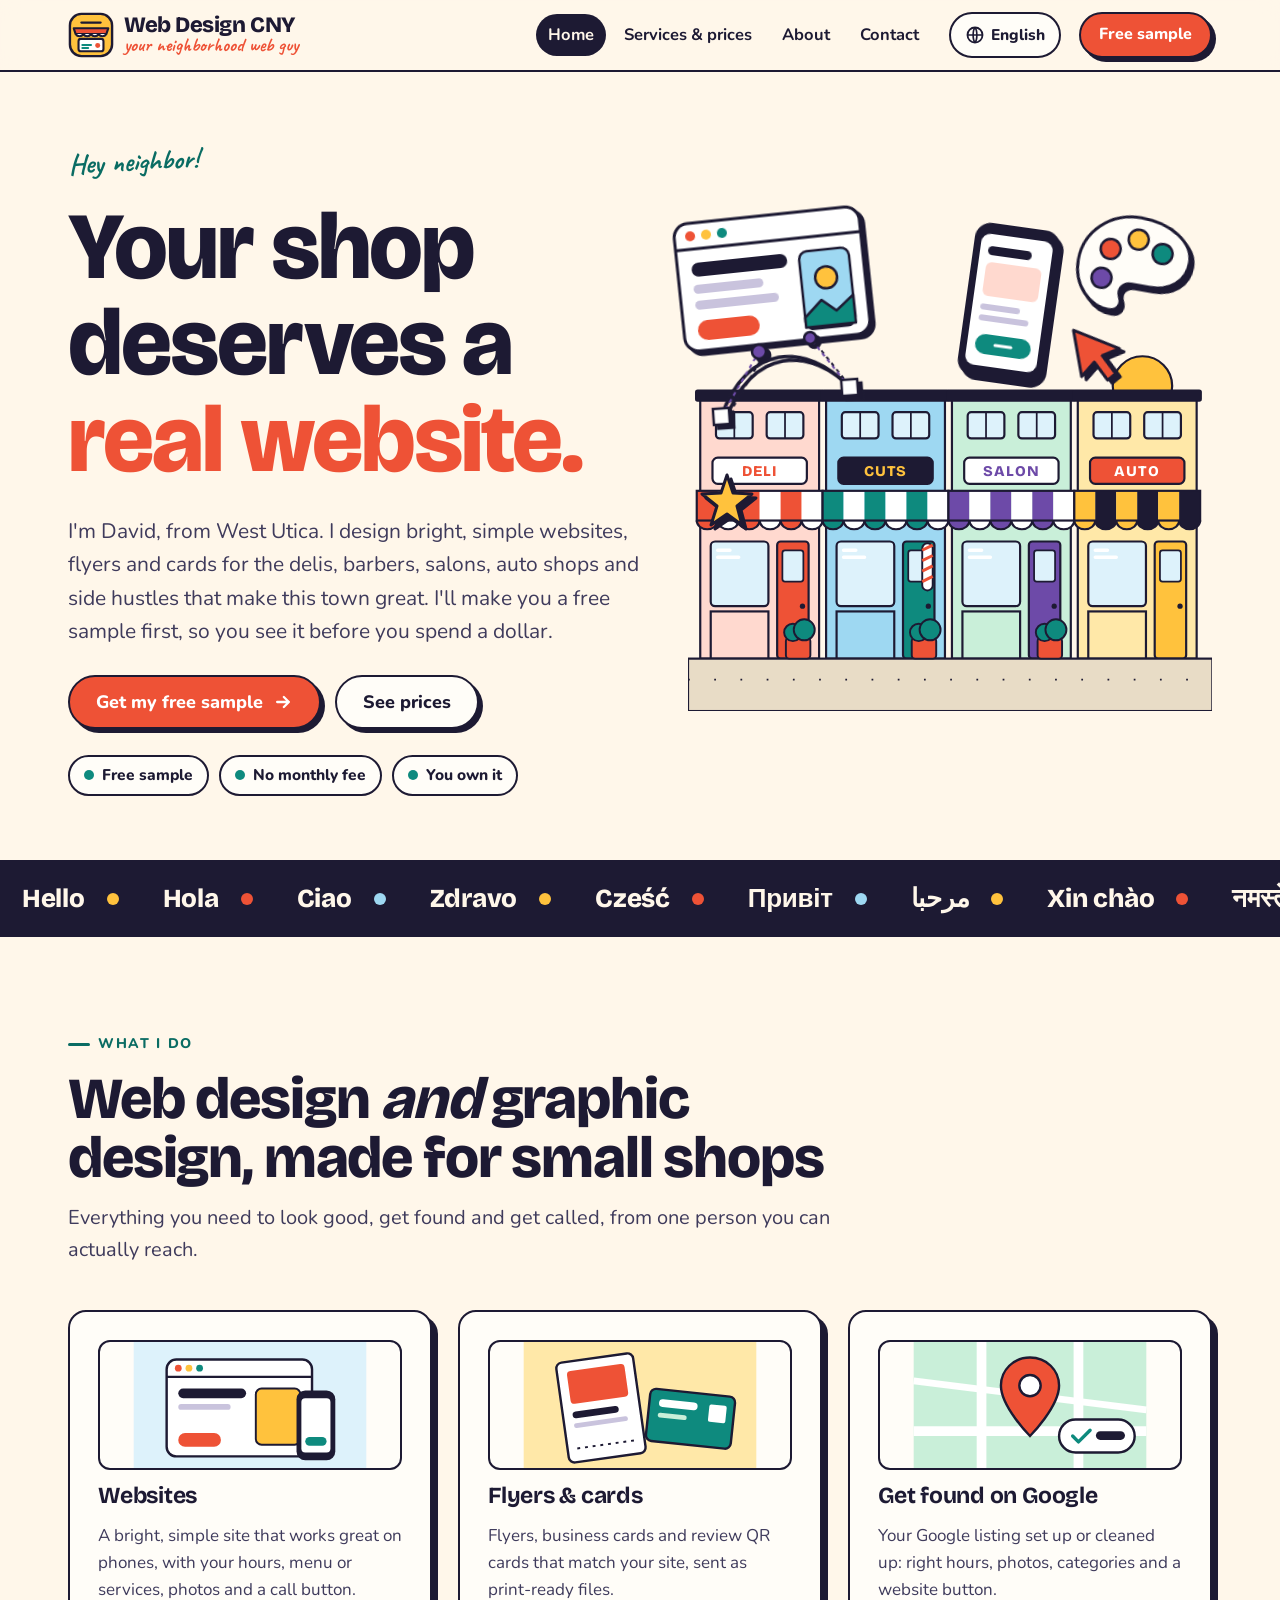
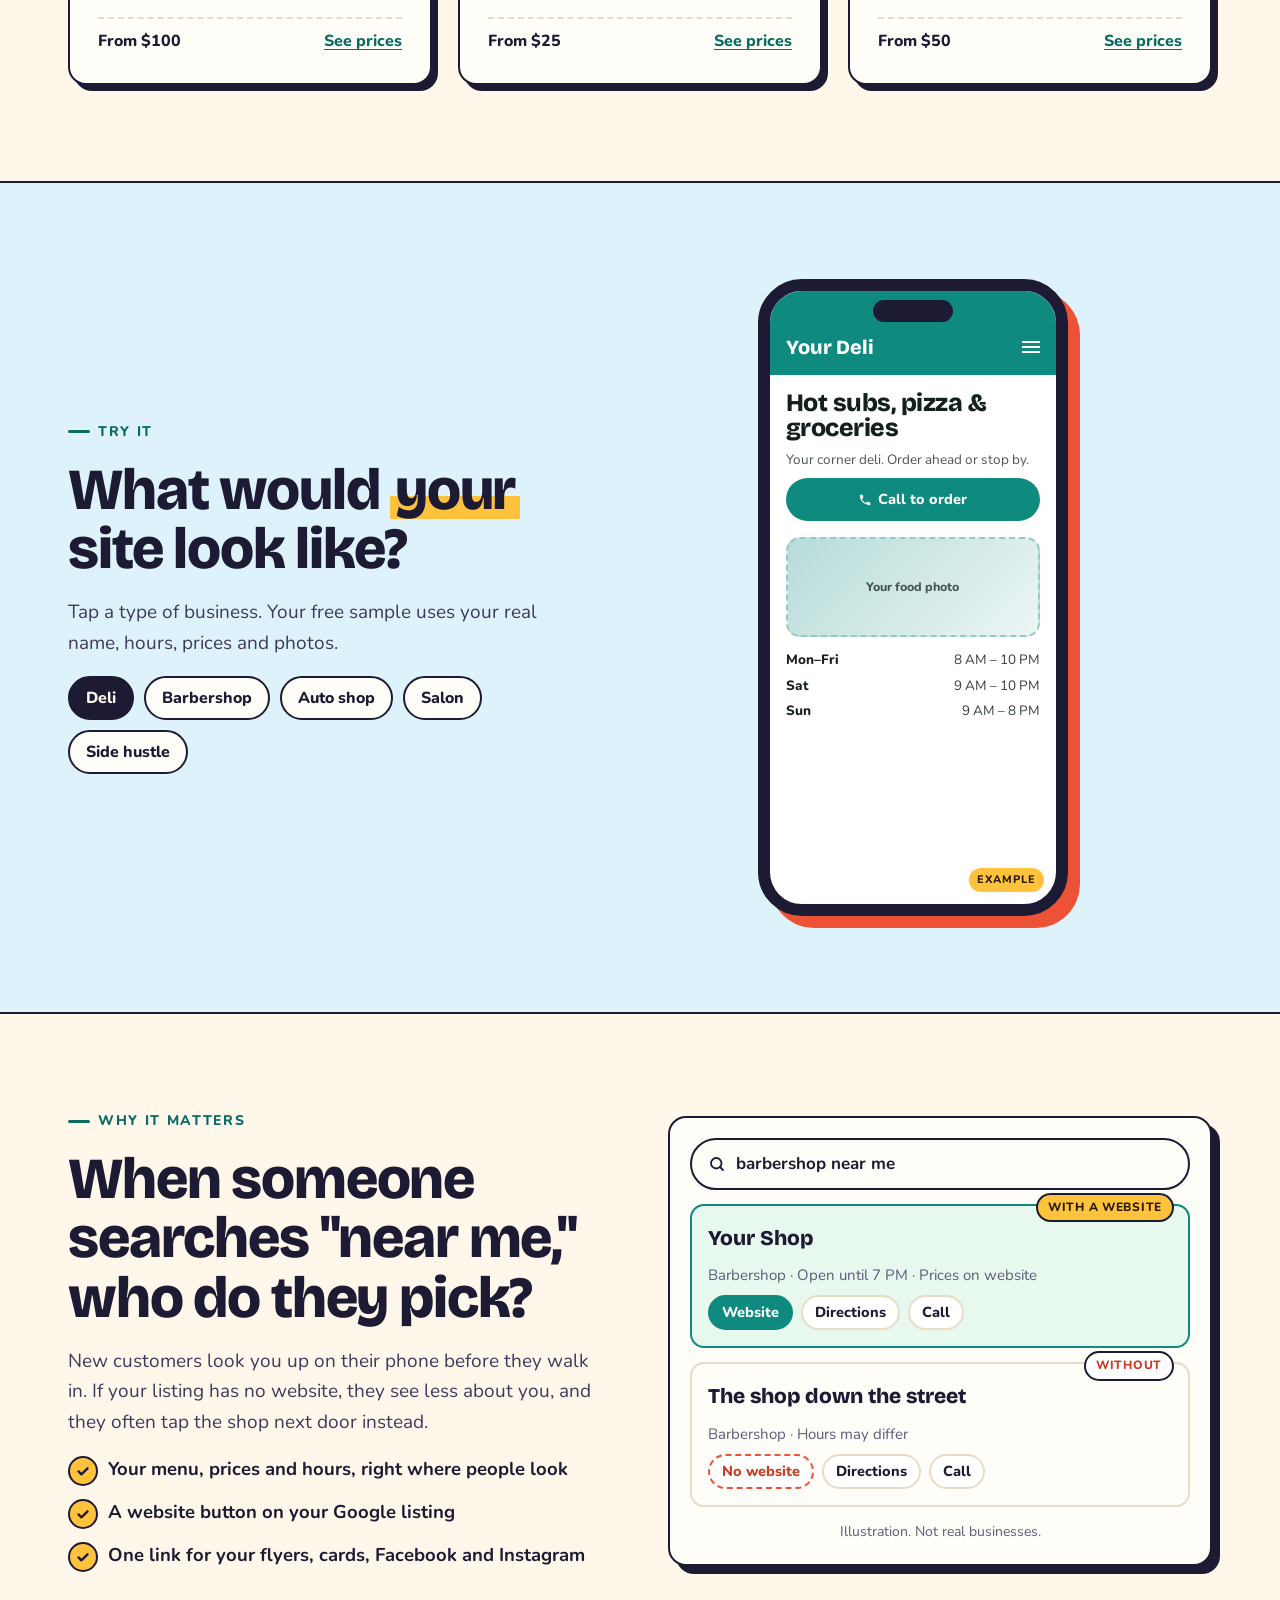
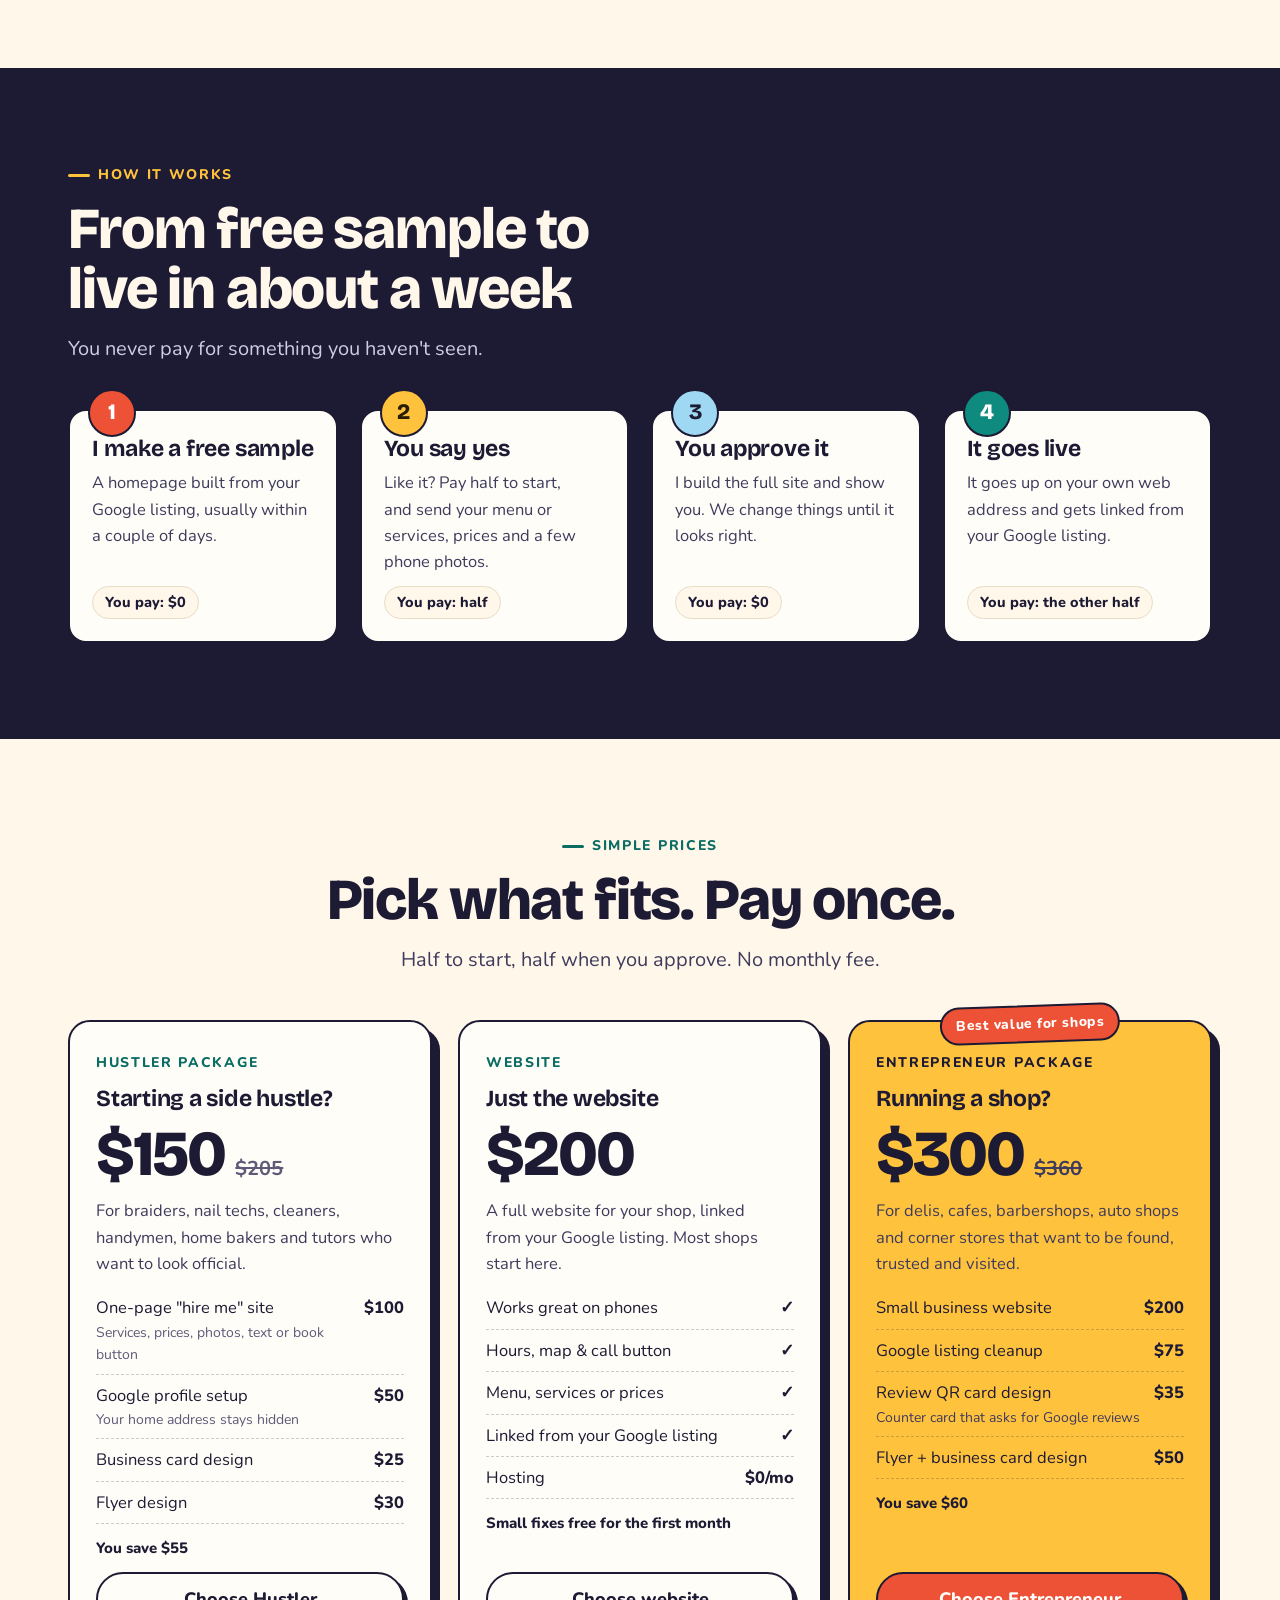
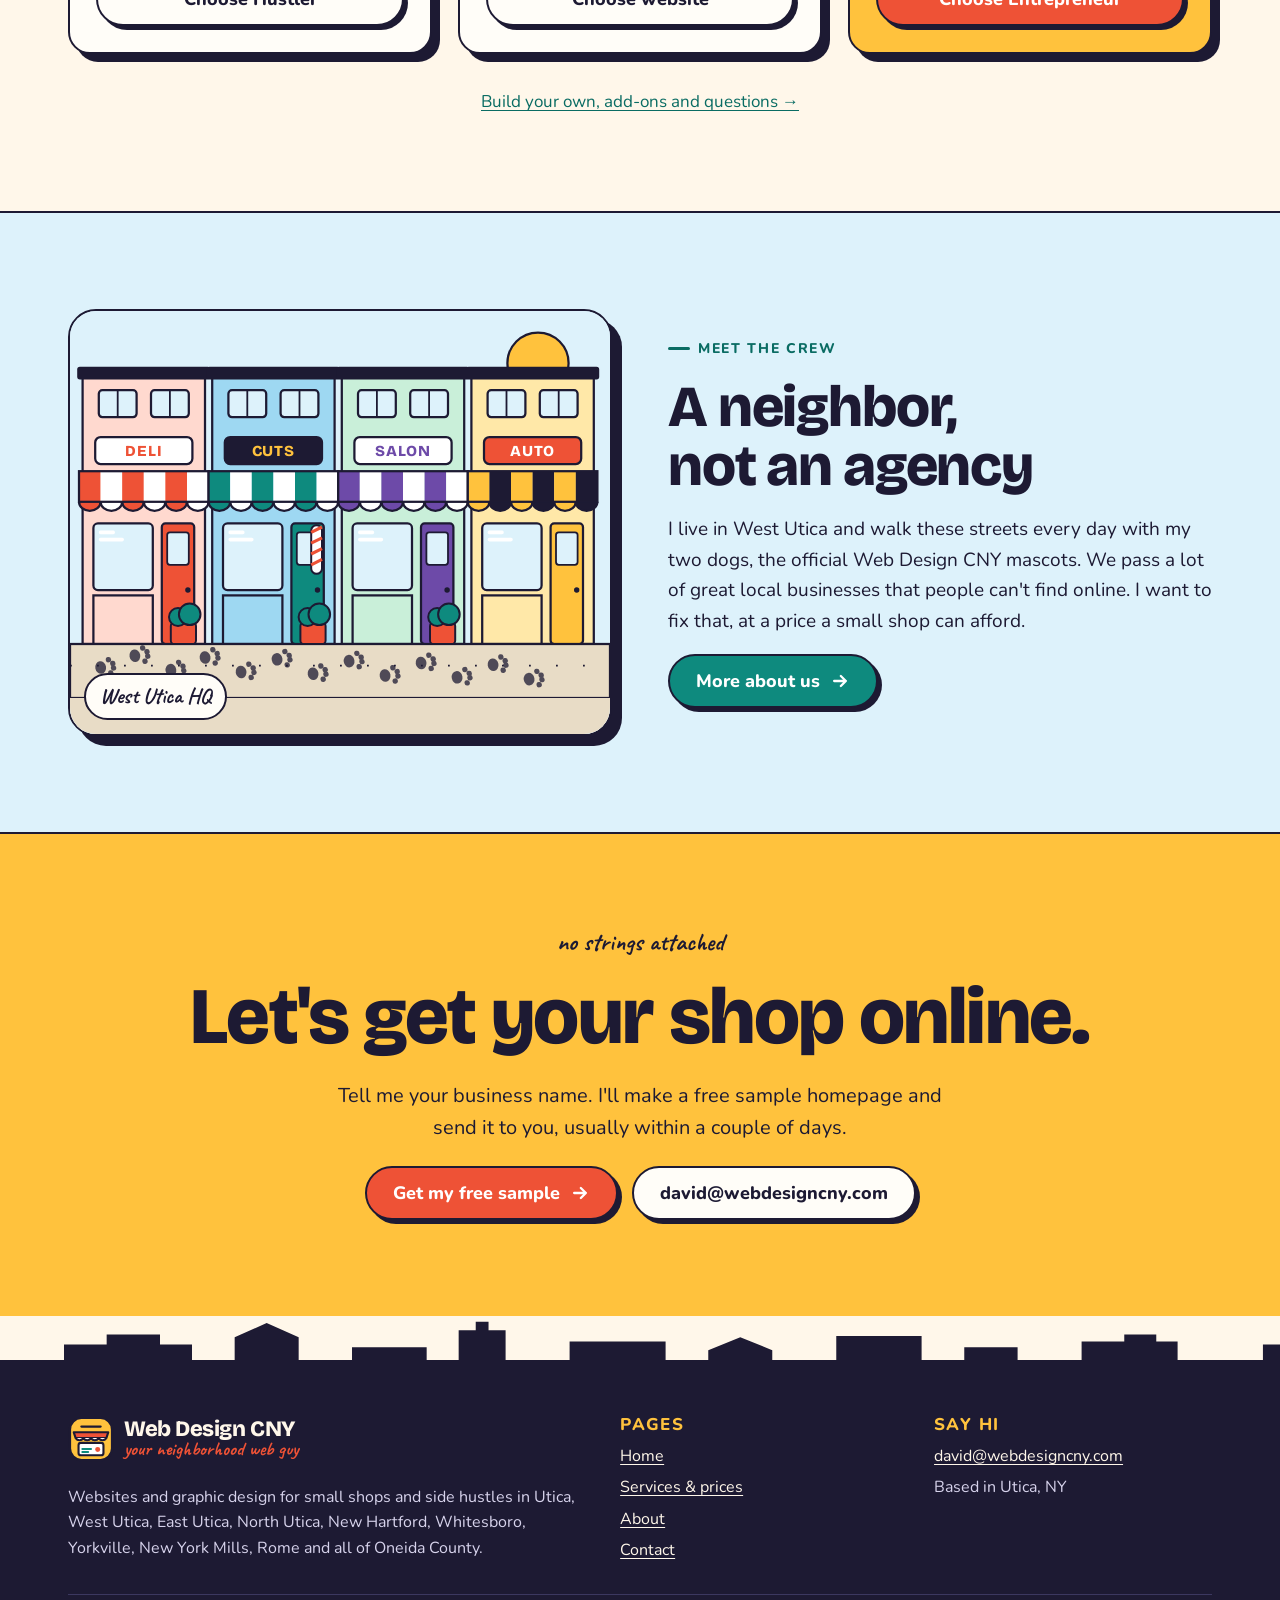
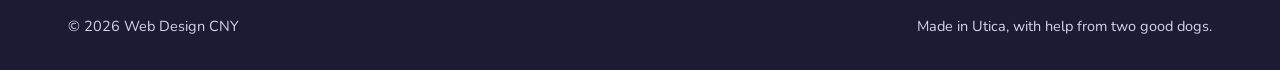
==== commit 882a41d3: "Swap cartoon David for a street-and-paw-prints placeholder until dog photos arrive Co-Authored-By: C" ====
--- a/index.html
+++ b/index.html
@@ -196,65 +196,7 @@
 
   <section class="band-sky edge-top">
     <div class="wrap crew">
-      <div class="crew-art reveal"><svg viewBox="0 0 560 420" role="img" aria-label="Cartoon of David walking his two dogs down a Utica street"><rect width="560" height="420" fill="#DDF2FB"/><circle cx="470" cy="76" r="40" fill="#FFC23D" stroke="#1D1A33" stroke-width="3"/>
-<g opacity=".9"><rect x="20" y="120" width="110" height="230" fill="#FFD9CF" stroke="#1D1A33" stroke-width="3"/><rect x="38" y="140" width="30" height="34" rx="4" fill="#fff" stroke="#1D1A33" stroke-width="2.5"/><rect x="82" y="140" width="30" height="34" rx="4" fill="#fff" stroke="#1D1A33" stroke-width="2.5"/><rect x="14" y="110" width="122" height="14" rx="3" fill="#1D1A33"/></g>
-<g opacity=".9"><rect x="400" y="160" width="140" height="190" fill="#C9EFD9" stroke="#1D1A33" stroke-width="3"/><rect x="394" y="150" width="152" height="14" rx="3" fill="#1D1A33"/><rect x="420" y="186" width="40" height="36" rx="4" fill="#fff" stroke="#1D1A33" stroke-width="2.5"/><rect x="478" y="186" width="40" height="36" rx="4" fill="#fff" stroke="#1D1A33" stroke-width="2.5"/></g>
-<rect x="0" y="350" width="560" height="70" fill="#E8DCC6" stroke="#1D1A33" stroke-width="3"/>
-<!-- person: David. Bald, salt-and-pepper beard, big guy, yellow Web Design CNY hoodie, black pants, brown eyes -->
-<g stroke="#1D1A33" stroke-width="3" stroke-linejoin="round" stroke-linecap="round">
-<path d="M222 270l-8 84M276 270l10 84" stroke-width="30" stroke="#1D1A33"/>
-<path d="M200 358h30M272 358h32" stroke-width="11"/>
-<path d="M188 186c0-34 28-52 61-52s61 18 61 52c16 26 18 60 8 90-24 12-114 12-138 0-10-30-8-64 8-90z" fill="#FFC23D"/>
-<path d="M214 250c22 8 50 8 70 0" fill="none" stroke-width="2.5"/>
-<path d="M214 250h70v14c-22 6-48 6-70 0z" fill="#F0AE22" stroke-width="2.5"/>
-<rect x="218" y="196" width="62" height="30" rx="6" fill="#1D1A33" stroke="none"/>
-<text x="249" y="208" text-anchor="middle" font-family="Bricolage Grotesque, Arial, sans-serif" font-weight="800" font-size="9.5" fill="#FFC23D" stroke="none">WEB DESIGN</text>
-<text x="249" y="221" text-anchor="middle" font-family="Bricolage Grotesque, Arial, sans-serif" font-weight="800" font-size="11" fill="#fff" stroke="none">CNY</text>
-<path d="M232 142l8 18M266 142l-8 18" stroke-width="2.5"/>
-<path d="M310 190c12 18 14 34 12 48" stroke-width="20" stroke="#FFC23D"/><path d="M310 190c12 18 14 34 12 48" fill="none" stroke-width="3"/>
-<path d="M188 190c-12 18-14 36-10 54" stroke-width="20" stroke="#FFC23D"/><path d="M188 190c-12 18-14 36-10 54" fill="none" stroke-width="3"/>
-<circle cx="322" cy="240" r="9" fill="#E8B48E"/><circle cx="178" cy="246" r="9" fill="#E8B48E"/>
-<ellipse cx="249" cy="102" rx="33" ry="36" fill="#E8B48E"/>
-<ellipse cx="215" cy="106" rx="6" ry="9" fill="#E8B48E"/><ellipse cx="283" cy="106" rx="6" ry="9" fill="#E8B48E"/>
-<path d="M240 74c4-3 12-3 16 0" fill="none" stroke="#fff" stroke-width="3" opacity=".7"/>
-<path d="M217 108c0 30 14 46 32 46s32-16 32-46c-6 8-14 12-20 12h-24c-6 0-14-4-20-12z" fill="#3A2E2A"/>
-<path d="M228 128l4 10M240 136l2 10M262 132l-2 10M272 124l-4 8M250 140v8" stroke="#C9C3DD" stroke-width="2.2"/>
-<path d="M238 124c6 5 16 5 22 0" fill="none" stroke="#fff" stroke-width="2.5"/>
-<path d="M226 92l14 4M272 92l-14 4" stroke-width="4"/>
-<circle cx="236" cy="103" r="4" fill="#6B3E1F" stroke-width="2"/><circle cx="262" cy="103" r="4" fill="#6B3E1F" stroke-width="2"/>
-<path d="M249 104v8l-4 3" fill="none" stroke-width="2.5"/>
-</g>
-<!-- leashes -->
-<path d="M318 244C340 270 360 280 382 292" stroke="#0E8A7E" stroke-width="3.5" fill="none"/>
-<path d="M184 248C166 270 150 285 130 300" stroke="#6D4AA8" stroke-width="3.5" fill="none"/>
-<!-- big dog -->
-<g stroke="#1D1A33" stroke-width="3" stroke-linejoin="round" stroke-linecap="round">
-<path d="M352 312c0-20 20-30 50-30h40c18 0 26 12 26 26v14h-116z" fill="#B8743E"/>
-<path d="M362 318v36M384 318v36M432 318v36M452 318v36" stroke-width="11" stroke="#B8743E"/><path d="M362 318v36M384 318v36M432 318v36M452 318v36" stroke-width="3" fill="none"/>
-<path d="M466 290c14-8 22-24 20-36" fill="none" stroke-width="7" stroke="#B8743E"/><path d="M466 290c14-8 22-24 20-36" fill="none"/>
-<circle cx="372" cy="270" r="26" fill="#B8743E"/>
-<path d="M350 248c-8 6-10 22-4 30l12-14z" fill="#7A4A25"/>
-<ellipse cx="352" cy="282" rx="12" ry="9" fill="#E8C49A"/>
-<circle cx="344" cy="279" r="4" fill="#1D1A33"/>
-<circle cx="370" cy="264" r="3" fill="#1D1A33" stroke="none"/>
-<path d="M360 294c4 8 0 14-4 14" fill="#EE5236" stroke-width="2.5"/>
-<rect x="378" y="286" width="16" height="7" rx="3" fill="#0E8A7E" stroke-width="2.5"/>
-</g>
-<!-- small dog -->
-<g stroke="#1D1A33" stroke-width="3" stroke-linejoin="round" stroke-linecap="round">
-<path d="M70 322c0-14 12-20 30-20h22c12 0 18 8 18 18v8h-70z" fill="#fff"/>
-<circle cx="98" cy="314" r="7" fill="#1D1A33" stroke="none"/>
-<path d="M78 326v26M94 326v26M116 326v26M130 326v26" stroke-width="9" stroke="#fff"/><path d="M78 326v26M94 326v26M116 326v26M130 326v26" stroke-width="3" fill="none"/>
-<path d="M70 314c-10-4-16-14-14-24" fill="none" stroke-width="6" stroke="#fff"/><path d="M70 314c-10-4-16-14-14-24" fill="none"/>
-<circle cx="146" cy="294" r="20" fill="#fff"/>
-<path d="M140 276c-4-12 4-20 10-20l6 18z" fill="#1D1A33"/>
-<ellipse cx="162" cy="302" rx="9" ry="7" fill="#F1E3D3"/>
-<circle cx="168" cy="300" r="3.5" fill="#1D1A33"/>
-<circle cx="150" cy="290" r="2.6" fill="#1D1A33" stroke="none"/>
-<rect x="128" y="306" width="14" height="6" rx="3" fill="#6D4AA8" stroke-width="2.5"/>
-</g>
-<path d="M300 60c10-10 24-10 30 0M332 44c6-6 14-6 18 0" stroke="#1D1A33" stroke-width="3" fill="none" stroke-linecap="round"/>
-</svg><span class="cap" data-i18n="crew.cap">David &amp; the crew</span></div>
+      <div class="crew-art reveal"><svg viewBox="0 0 600 470" role="img" aria-label="Illustration of a West Utica street with paw prints along the sidewalk"><rect width="600" height="470" fill="#DDF2FB"/><g transform="translate(0 10)"><circle cx="520" cy="48" r="34" fill="#FFC23D" stroke="#1D1A33" stroke-width="2.5"/><rect x="14" y="60" width="136" height="300" fill="#FFD9CF" stroke="#1D1A33" stroke-width="2.5"/><rect x="8" y="52" width="148" height="14" rx="3" fill="#1D1A33"/><rect x="32" y="78" width="42" height="30" rx="4" fill="#DDF2FB" stroke="#1D1A33" stroke-width="2.5"/><path d="M53 78v30" stroke="#1D1A33" stroke-width="2"/><rect x="90" y="78" width="42" height="30" rx="4" fill="#DDF2FB" stroke="#1D1A33" stroke-width="2.5"/><path d="M111 78v30" stroke="#1D1A33" stroke-width="2"/><rect x="10.0" y="168" width="24.0" height="34" fill="#EE5236"/><rect x="34.0" y="168" width="24.0" height="34" fill="#FFFFFF"/><rect x="58.0" y="168" width="24.0" height="34" fill="#EE5236"/><rect x="82.0" y="168" width="24.0" height="34" fill="#FFFFFF"/><rect x="106.0" y="168" width="24.0" height="34" fill="#EE5236"/><rect x="130.0" y="168" width="24.0" height="34" fill="#FFFFFF"/><path d="M10.0 202 a12.0 10.0 0 0 0 24.0 0" fill="#EE5236" stroke="#1D1A33" stroke-width="2.5"/><path d="M34.0 202 a12.0 10.0 0 0 0 24.0 0" fill="#FFFFFF" stroke="#1D1A33" stroke-width="2.5"/><path d="M58.0 202 a12.0 10.0 0 0 0 24.0 0" fill="#EE5236" stroke="#1D1A33" stroke-width="2.5"/><path d="M82.0 202 a12.0 10.0 0 0 0 24.0 0" fill="#FFFFFF" stroke="#1D1A33" stroke-width="2.5"/><path d="M106.0 202 a12.0 10.0 0 0 0 24.0 0" fill="#EE5236" stroke="#1D1A33" stroke-width="2.5"/><path d="M130.0 202 a12.0 10.0 0 0 0 24.0 0" fill="#FFFFFF" stroke="#1D1A33" stroke-width="2.5"/><rect x="10" y="168" width="144" height="34" fill="none" stroke="#1D1A33" stroke-width="2.5"/><rect x="28" y="130" width="108" height="30" rx="6" fill="#FFFFFF" stroke="#1D1A33" stroke-width="2.5"/><text x="82.0" y="151.5" text-anchor="middle" font-family="Bricolage Grotesque, Arial, sans-serif" font-weight="800" font-size="17" fill="#EE5236" letter-spacing="1">DELI</text><rect x="26" y="226" width="66" height="74" rx="5" fill="#DDF2FB" stroke="#1D1A33" stroke-width="2.5"/><path d="M34 236l14 -0M34 244l24 0" stroke="#fff" stroke-width="4" stroke-linecap="round"/><rect x="102" y="226" width="36" height="134" rx="4" fill="#EE5236" stroke="#1D1A33" stroke-width="2.5"/><rect x="108" y="236" width="24" height="36" rx="3" fill="#DDF2FB" stroke="#1D1A33" stroke-width="2"/><circle cx="131" cy="300" r="3" fill="#1D1A33"/><rect x="26" y="306" width="66" height="54" fill="#FFD9CF" stroke="#1D1A33" stroke-width="2.5"/><rect x="158" y="60" width="136" height="300" fill="#9ED8F2" stroke="#1D1A33" stroke-width="2.5"/><rect x="152" y="52" width="148" height="14" rx="3" fill="#1D1A33"/><rect x="176" y="78" width="42" height="30" rx="4" fill="#DDF2FB" stroke="#1D1A33" stroke-width="2.5"/><path d="M197 78v30" stroke="#1D1A33" stroke-width="2"/><rect x="234" y="78" width="42" height="30" rx="4" fill="#DDF2FB" stroke="#1D1A33" stroke-width="2.5"/><path d="M255 78v30" stroke="#1D1A33" stroke-width="2"/><rect x="154.0" y="168" width="24.0" height="34" fill="#0E8A7E"/><rect x="178.0" y="168" width="24.0" height="34" fill="#FFFFFF"/><rect x="202.0" y="168" width="24.0" height="34" fill="#0E8A7E"/><rect x="226.0" y="168" width="24.0" height="34" fill="#FFFFFF"/><rect x="250.0" y="168" width="24.0" height="34" fill="#0E8A7E"/><rect x="274.0" y="168" width="24.0" height="34" fill="#FFFFFF"/><path d="M154.0 202 a12.0 10.0 0 0 0 24.0 0" fill="#0E8A7E" stroke="#1D1A33" stroke-width="2.5"/><path d="M178.0 202 a12.0 10.0 0 0 0 24.0 0" fill="#FFFFFF" stroke="#1D1A33" stroke-width="2.5"/><path d="M202.0 202 a12.0 10.0 0 0 0 24.0 0" fill="#0E8A7E" stroke="#1D1A33" stroke-width="2.5"/><path d="M226.0 202 a12.0 10.0 0 0 0 24.0 0" fill="#FFFFFF" stroke="#1D1A33" stroke-width="2.5"/><path d="M250.0 202 a12.0 10.0 0 0 0 24.0 0" fill="#0E8A7E" stroke="#1D1A33" stroke-width="2.5"/><path d="M274.0 202 a12.0 10.0 0 0 0 24.0 0" fill="#FFFFFF" stroke="#1D1A33" stroke-width="2.5"/><rect x="154" y="168" width="144" height="34" fill="none" stroke="#1D1A33" stroke-width="2.5"/><rect x="172" y="130" width="108" height="30" rx="6" fill="#1D1A33" stroke="#1D1A33" stroke-width="2.5"/><text x="226.0" y="151.5" text-anchor="middle" font-family="Bricolage Grotesque, Arial, sans-serif" font-weight="800" font-size="17" fill="#FFC23D" letter-spacing="1">CUTS</text><rect x="170" y="226" width="66" height="74" rx="5" fill="#DDF2FB" stroke="#1D1A33" stroke-width="2.5"/><path d="M178 236l14 -0M178 244l24 0" stroke="#fff" stroke-width="4" stroke-linecap="round"/><rect x="246" y="226" width="36" height="134" rx="4" fill="#0E8A7E" stroke="#1D1A33" stroke-width="2.5"/><rect x="252" y="236" width="24" height="36" rx="3" fill="#DDF2FB" stroke="#1D1A33" stroke-width="2"/><circle cx="275" cy="300" r="3" fill="#1D1A33"/><rect x="170" y="306" width="66" height="54" fill="#9ED8F2" stroke="#1D1A33" stroke-width="2.5"/><rect x="268" y="228" width="12" height="54" rx="6" fill="#fff" stroke="#1D1A33" stroke-width="2.2"/><path d="M268 236l12 -6M268 248l12 -6M268 260l12 -6M268 272l12 -6" stroke="#EE5236" stroke-width="3.5"/><rect x="302" y="60" width="136" height="300" fill="#C9EFD9" stroke="#1D1A33" stroke-width="2.5"/><rect x="296" y="52" width="148" height="14" rx="3" fill="#1D1A33"/><rect x="320" y="78" width="42" height="30" rx="4" fill="#DDF2FB" stroke="#1D1A33" stroke-width="2.5"/><path d="M341 78v30" stroke="#1D1A33" stroke-width="2"/><rect x="378" y="78" width="42" height="30" rx="4" fill="#DDF2FB" stroke="#1D1A33" stroke-width="2.5"/><path d="M399 78v30" stroke="#1D1A33" stroke-width="2"/><rect x="298.0" y="168" width="24.0" height="34" fill="#6D4AA8"/><rect x="322.0" y="168" width="24.0" height="34" fill="#FFFFFF"/><rect x="346.0" y="168" width="24.0" height="34" fill="#6D4AA8"/><rect x="370.0" y="168" width="24.0" height="34" fill="#FFFFFF"/><rect x="394.0" y="168" width="24.0" height="34" fill="#6D4AA8"/><rect x="418.0" y="168" width="24.0" height="34" fill="#FFFFFF"/><path d="M298.0 202 a12.0 10.0 0 0 0 24.0 0" fill="#6D4AA8" stroke="#1D1A33" stroke-width="2.5"/><path d="M322.0 202 a12.0 10.0 0 0 0 24.0 0" fill="#FFFFFF" stroke="#1D1A33" stroke-width="2.5"/><path d="M346.0 202 a12.0 10.0 0 0 0 24.0 0" fill="#6D4AA8" stroke="#1D1A33" stroke-width="2.5"/><path d="M370.0 202 a12.0 10.0 0 0 0 24.0 0" fill="#FFFFFF" stroke="#1D1A33" stroke-width="2.5"/><path d="M394.0 202 a12.0 10.0 0 0 0 24.0 0" fill="#6D4AA8" stroke="#1D1A33" stroke-width="2.5"/><path d="M418.0 202 a12.0 10.0 0 0 0 24.0 0" fill="#FFFFFF" stroke="#1D1A33" stroke-width="2.5"/><rect x="298" y="168" width="144" height="34" fill="none" stroke="#1D1A33" stroke-width="2.5"/><rect x="316" y="130" width="108" height="30" rx="6" fill="#FFFFFF" stroke="#1D1A33" stroke-width="2.5"/><text x="370.0" y="151.5" text-anchor="middle" font-family="Bricolage Grotesque, Arial, sans-serif" font-weight="800" font-size="17" fill="#6D4AA8" letter-spacing="1">SALON</text><rect x="314" y="226" width="66" height="74" rx="5" fill="#DDF2FB" stroke="#1D1A33" stroke-width="2.5"/><path d="M322 236l14 -0M322 244l24 0" stroke="#fff" stroke-width="4" stroke-linecap="round"/><rect x="390" y="226" width="36" height="134" rx="4" fill="#6D4AA8" stroke="#1D1A33" stroke-width="2.5"/><rect x="396" y="236" width="24" height="36" rx="3" fill="#DDF2FB" stroke="#1D1A33" stroke-width="2"/><circle cx="419" cy="300" r="3" fill="#1D1A33"/><rect x="314" y="306" width="66" height="54" fill="#C9EFD9" stroke="#1D1A33" stroke-width="2.5"/><rect x="446" y="60" width="136" height="300" fill="#FFE8A8" stroke="#1D1A33" stroke-width="2.5"/><rect x="440" y="52" width="148" height="14" rx="3" fill="#1D1A33"/><rect x="464" y="78" width="42" height="30" rx="4" fill="#DDF2FB" stroke="#1D1A33" stroke-width="2.5"/><path d="M485 78v30" stroke="#1D1A33" stroke-width="2"/><rect x="522" y="78" width="42" height="30" rx="4" fill="#DDF2FB" stroke="#1D1A33" stroke-width="2.5"/><path d="M543 78v30" stroke="#1D1A33" stroke-width="2"/><rect x="442.0" y="168" width="24.0" height="34" fill="#FFC23D"/><rect x="466.0" y="168" width="24.0" height="34" fill="#1D1A33"/><rect x="490.0" y="168" width="24.0" height="34" fill="#FFC23D"/><rect x="514.0" y="168" width="24.0" height="34" fill="#1D1A33"/><rect x="538.0" y="168" width="24.0" height="34" fill="#FFC23D"/><rect x="562.0" y="168" width="24.0" height="34" fill="#1D1A33"/><path d="M442.0 202 a12.0 10.0 0 0 0 24.0 0" fill="#FFC23D" stroke="#1D1A33" stroke-width="2.5"/><path d="M466.0 202 a12.0 10.0 0 0 0 24.0 0" fill="#1D1A33" stroke="#1D1A33" stroke-width="2.5"/><path d="M490.0 202 a12.0 10.0 0 0 0 24.0 0" fill="#FFC23D" stroke="#1D1A33" stroke-width="2.5"/><path d="M514.0 202 a12.0 10.0 0 0 0 24.0 0" fill="#1D1A33" stroke="#1D1A33" stroke-width="2.5"/><path d="M538.0 202 a12.0 10.0 0 0 0 24.0 0" fill="#FFC23D" stroke="#1D1A33" stroke-width="2.5"/><path d="M562.0 202 a12.0 10.0 0 0 0 24.0 0" fill="#1D1A33" stroke="#1D1A33" stroke-width="2.5"/><rect x="442" y="168" width="144" height="34" fill="none" stroke="#1D1A33" stroke-width="2.5"/><rect x="460" y="130" width="108" height="30" rx="6" fill="#EE5236" stroke="#1D1A33" stroke-width="2.5"/><text x="514.0" y="151.5" text-anchor="middle" font-family="Bricolage Grotesque, Arial, sans-serif" font-weight="800" font-size="17" fill="#FFFFFF" letter-spacing="1">AUTO</text><rect x="458" y="226" width="66" height="74" rx="5" fill="#DDF2FB" stroke="#1D1A33" stroke-width="2.5"/><path d="M466 236l14 -0M466 244l24 0" stroke="#fff" stroke-width="4" stroke-linecap="round"/><rect x="534" y="226" width="36" height="134" rx="4" fill="#FFC23D" stroke="#1D1A33" stroke-width="2.5"/><rect x="540" y="236" width="24" height="36" rx="3" fill="#DDF2FB" stroke="#1D1A33" stroke-width="2"/><circle cx="563" cy="300" r="3" fill="#1D1A33"/><rect x="458" y="306" width="66" height="54" fill="#FFE8A8" stroke="#1D1A33" stroke-width="2.5"/><rect x="0" y="360" width="600" height="60" fill="#E8DCC6" stroke="#1D1A33" stroke-width="2.5"/><path d="M0 384h600" stroke="#1D1A33" stroke-width="2" stroke-dasharray="2 28"/><rect x="112" y="336" width="28" height="24" rx="4" fill="#EE5236" stroke="#1D1A33" stroke-width="2.2"/><circle cx="120" cy="330" r="10" fill="#0E8A7E" stroke="#1D1A33" stroke-width="2.2"/><circle cx="133" cy="327" r="12" fill="#0E8A7E" stroke="#1D1A33" stroke-width="2.2"/><rect x="256" y="336" width="28" height="24" rx="4" fill="#EE5236" stroke="#1D1A33" stroke-width="2.2"/><circle cx="264" cy="330" r="10" fill="#0E8A7E" stroke="#1D1A33" stroke-width="2.2"/><circle cx="277" cy="327" r="12" fill="#0E8A7E" stroke="#1D1A33" stroke-width="2.2"/><rect x="400" y="336" width="28" height="24" rx="4" fill="#EE5236" stroke="#1D1A33" stroke-width="2.2"/><circle cx="408" cy="330" r="10" fill="#0E8A7E" stroke="#1D1A33" stroke-width="2.2"/><circle cx="421" cy="327" r="12" fill="#0E8A7E" stroke="#1D1A33" stroke-width="2.2"/></g><rect x="0" y="430" width="600" height="40" fill="#E8DCC6"/><g transform="translate(40 395) rotate(80)" fill="#1D1A33" opacity=".75"><ellipse cx="0" cy="6" rx="7" ry="6"/><circle cx="-7" cy="-4" r="3"/><circle cx="-2" cy="-8" r="3"/><circle cx="3" cy="-8" r="3"/><circle cx="8" cy="-4" r="3"/></g><g transform="translate(78 382) rotate(80)" fill="#1D1A33" opacity=".75"><ellipse cx="0" cy="6" rx="7" ry="6"/><circle cx="-7" cy="-4" r="3"/><circle cx="-2" cy="-8" r="3"/><circle cx="3" cy="-8" r="3"/><circle cx="8" cy="-4" r="3"/></g><g transform="translate(118 398) rotate(80)" fill="#1D1A33" opacity=".75"><ellipse cx="0" cy="6" rx="7" ry="6"/><circle cx="-7" cy="-4" r="3"/><circle cx="-2" cy="-8" r="3"/><circle cx="3" cy="-8" r="3"/><circle cx="8" cy="-4" r="3"/></g><g transform="translate(156 384) rotate(80)" fill="#1D1A33" opacity=".75"><ellipse cx="0" cy="6" rx="7" ry="6"/><circle cx="-7" cy="-4" r="3"/><circle cx="-2" cy="-8" r="3"/><circle cx="3" cy="-8" r="3"/><circle cx="8" cy="-4" r="3"/></g><g transform="translate(196 400) rotate(80)" fill="#1D1A33" opacity=".75"><ellipse cx="0" cy="6" rx="7" ry="6"/><circle cx="-7" cy="-4" r="3"/><circle cx="-2" cy="-8" r="3"/><circle cx="3" cy="-8" r="3"/><circle cx="8" cy="-4" r="3"/></g><g transform="translate(236 386) rotate(80)" fill="#1D1A33" opacity=".75"><ellipse cx="0" cy="6" rx="7" ry="6"/><circle cx="-7" cy="-4" r="3"/><circle cx="-2" cy="-8" r="3"/><circle cx="3" cy="-8" r="3"/><circle cx="8" cy="-4" r="3"/></g><g transform="translate(276 402) rotate(80)" fill="#1D1A33" opacity=".75"><ellipse cx="0" cy="6" rx="7" ry="6"/><circle cx="-7" cy="-4" r="3"/><circle cx="-2" cy="-8" r="3"/><circle cx="3" cy="-8" r="3"/><circle cx="8" cy="-4" r="3"/></g><g transform="translate(316 388) rotate(80)" fill="#1D1A33" opacity=".75"><ellipse cx="0" cy="6" rx="7" ry="6"/><circle cx="-7" cy="-4" r="3"/><circle cx="-2" cy="-8" r="3"/><circle cx="3" cy="-8" r="3"/><circle cx="8" cy="-4" r="3"/></g><g transform="translate(356 404) rotate(80)" fill="#1D1A33" opacity=".75"><ellipse cx="0" cy="6" rx="7" ry="6"/><circle cx="-7" cy="-4" r="3"/><circle cx="-2" cy="-8" r="3"/><circle cx="3" cy="-8" r="3"/><circle cx="8" cy="-4" r="3"/></g><g transform="translate(396 390) rotate(80)" fill="#1D1A33" opacity=".75"><ellipse cx="0" cy="6" rx="7" ry="6"/><circle cx="-7" cy="-4" r="3"/><circle cx="-2" cy="-8" r="3"/><circle cx="3" cy="-8" r="3"/><circle cx="8" cy="-4" r="3"/></g><g transform="translate(436 406) rotate(80)" fill="#1D1A33" opacity=".75"><ellipse cx="0" cy="6" rx="7" ry="6"/><circle cx="-7" cy="-4" r="3"/><circle cx="-2" cy="-8" r="3"/><circle cx="3" cy="-8" r="3"/><circle cx="8" cy="-4" r="3"/></g><g transform="translate(476 392) rotate(80)" fill="#1D1A33" opacity=".75"><ellipse cx="0" cy="6" rx="7" ry="6"/><circle cx="-7" cy="-4" r="3"/><circle cx="-2" cy="-8" r="3"/><circle cx="3" cy="-8" r="3"/><circle cx="8" cy="-4" r="3"/></g><g transform="translate(516 408) rotate(80)" fill="#1D1A33" opacity=".75"><ellipse cx="0" cy="6" rx="7" ry="6"/><circle cx="-7" cy="-4" r="3"/><circle cx="-2" cy="-8" r="3"/><circle cx="3" cy="-8" r="3"/><circle cx="8" cy="-4" r="3"/></g></svg><span class="cap" data-i18n="crew.cap">West Utica HQ</span></div>
       <div class="stack reveal" style="--rd:.15s">
         <span class="kicker" data-i18n="crew.k">Meet the crew</span>
         <h2 data-i18n="crew.h">A neighbor, not an agency</h2>
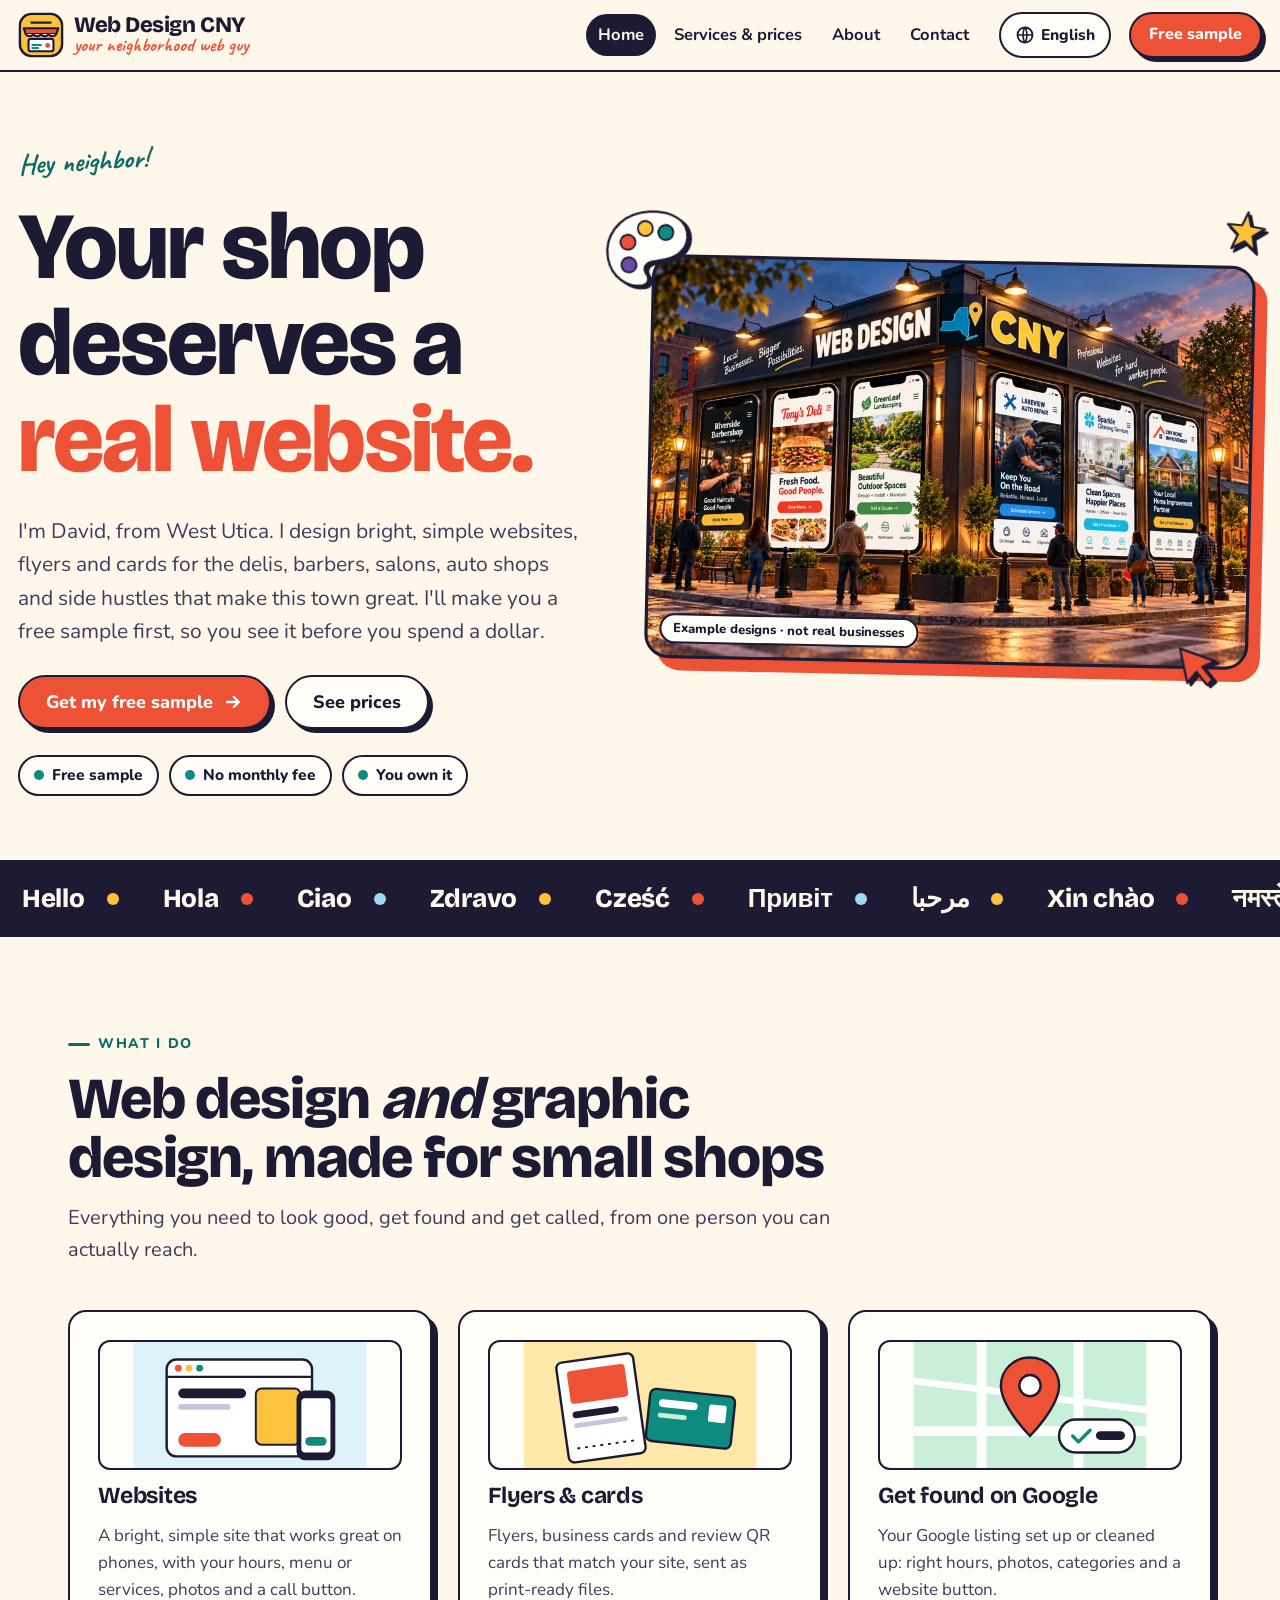
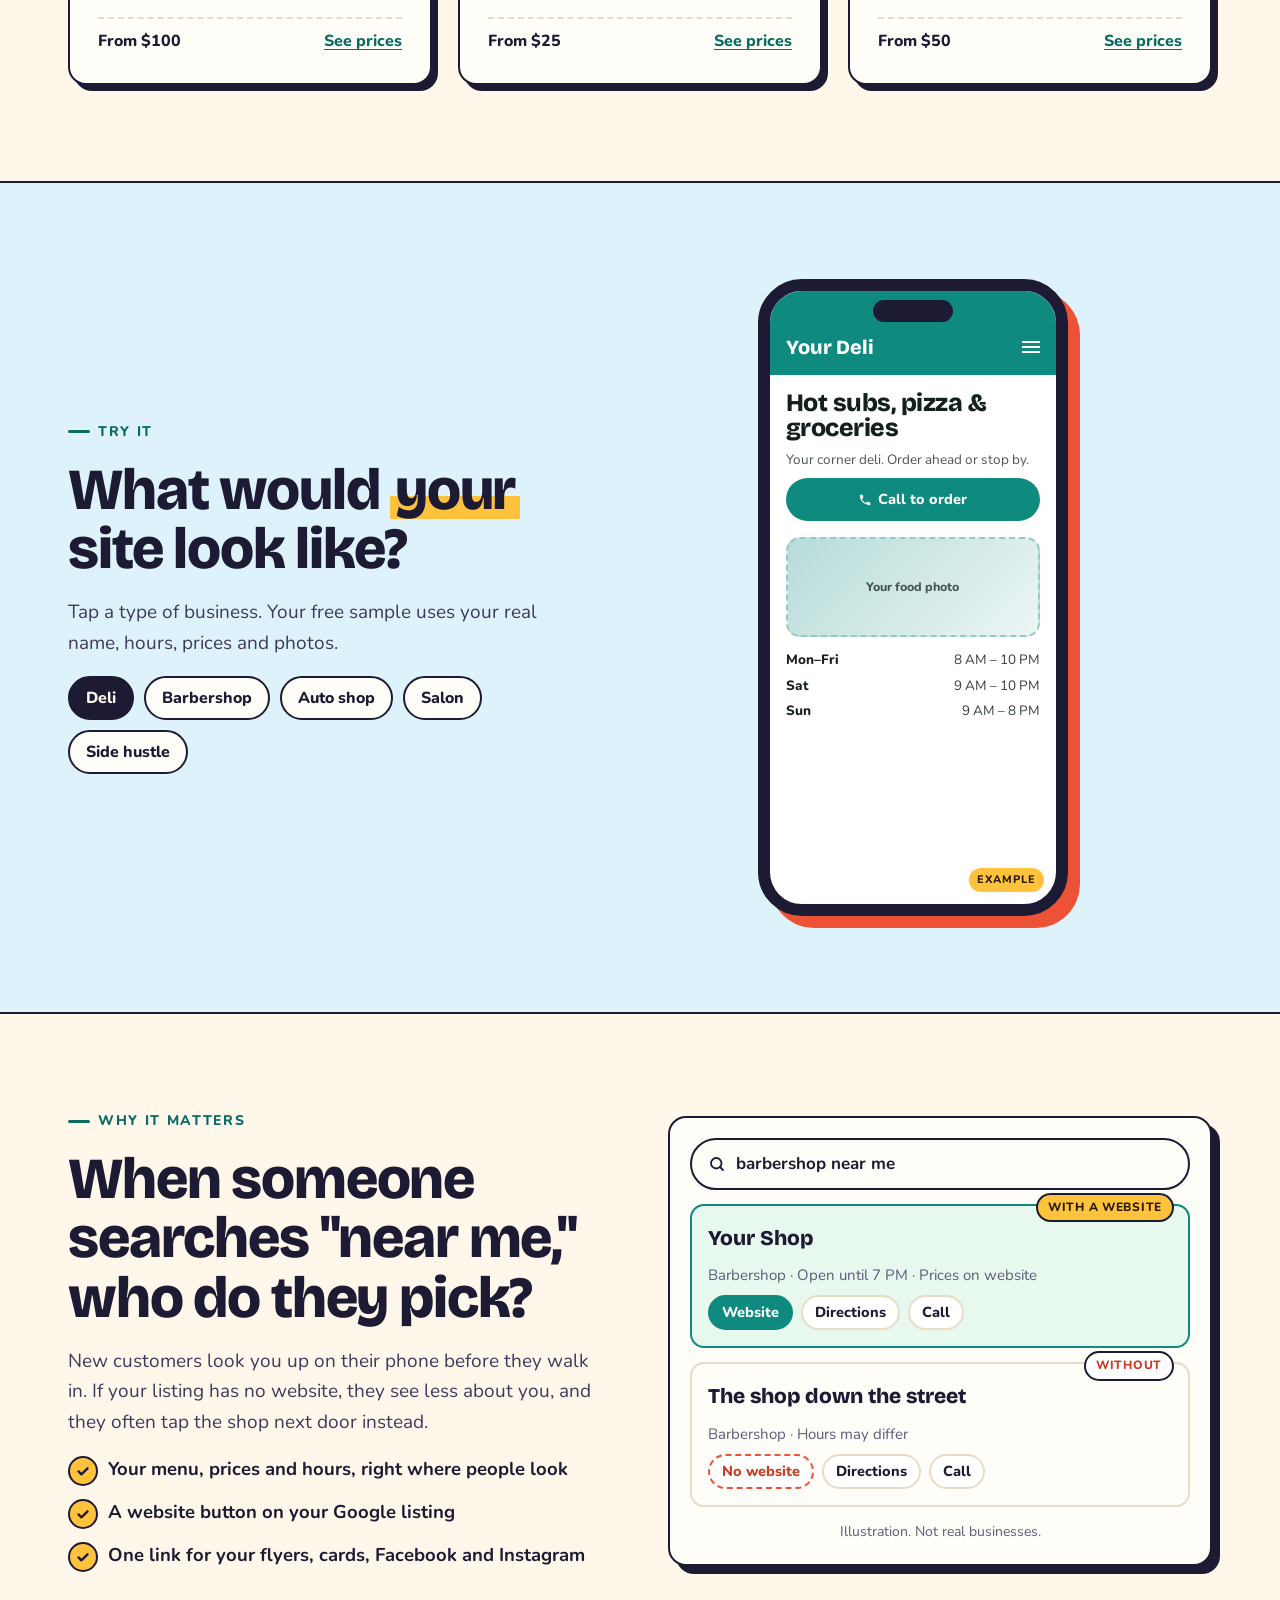
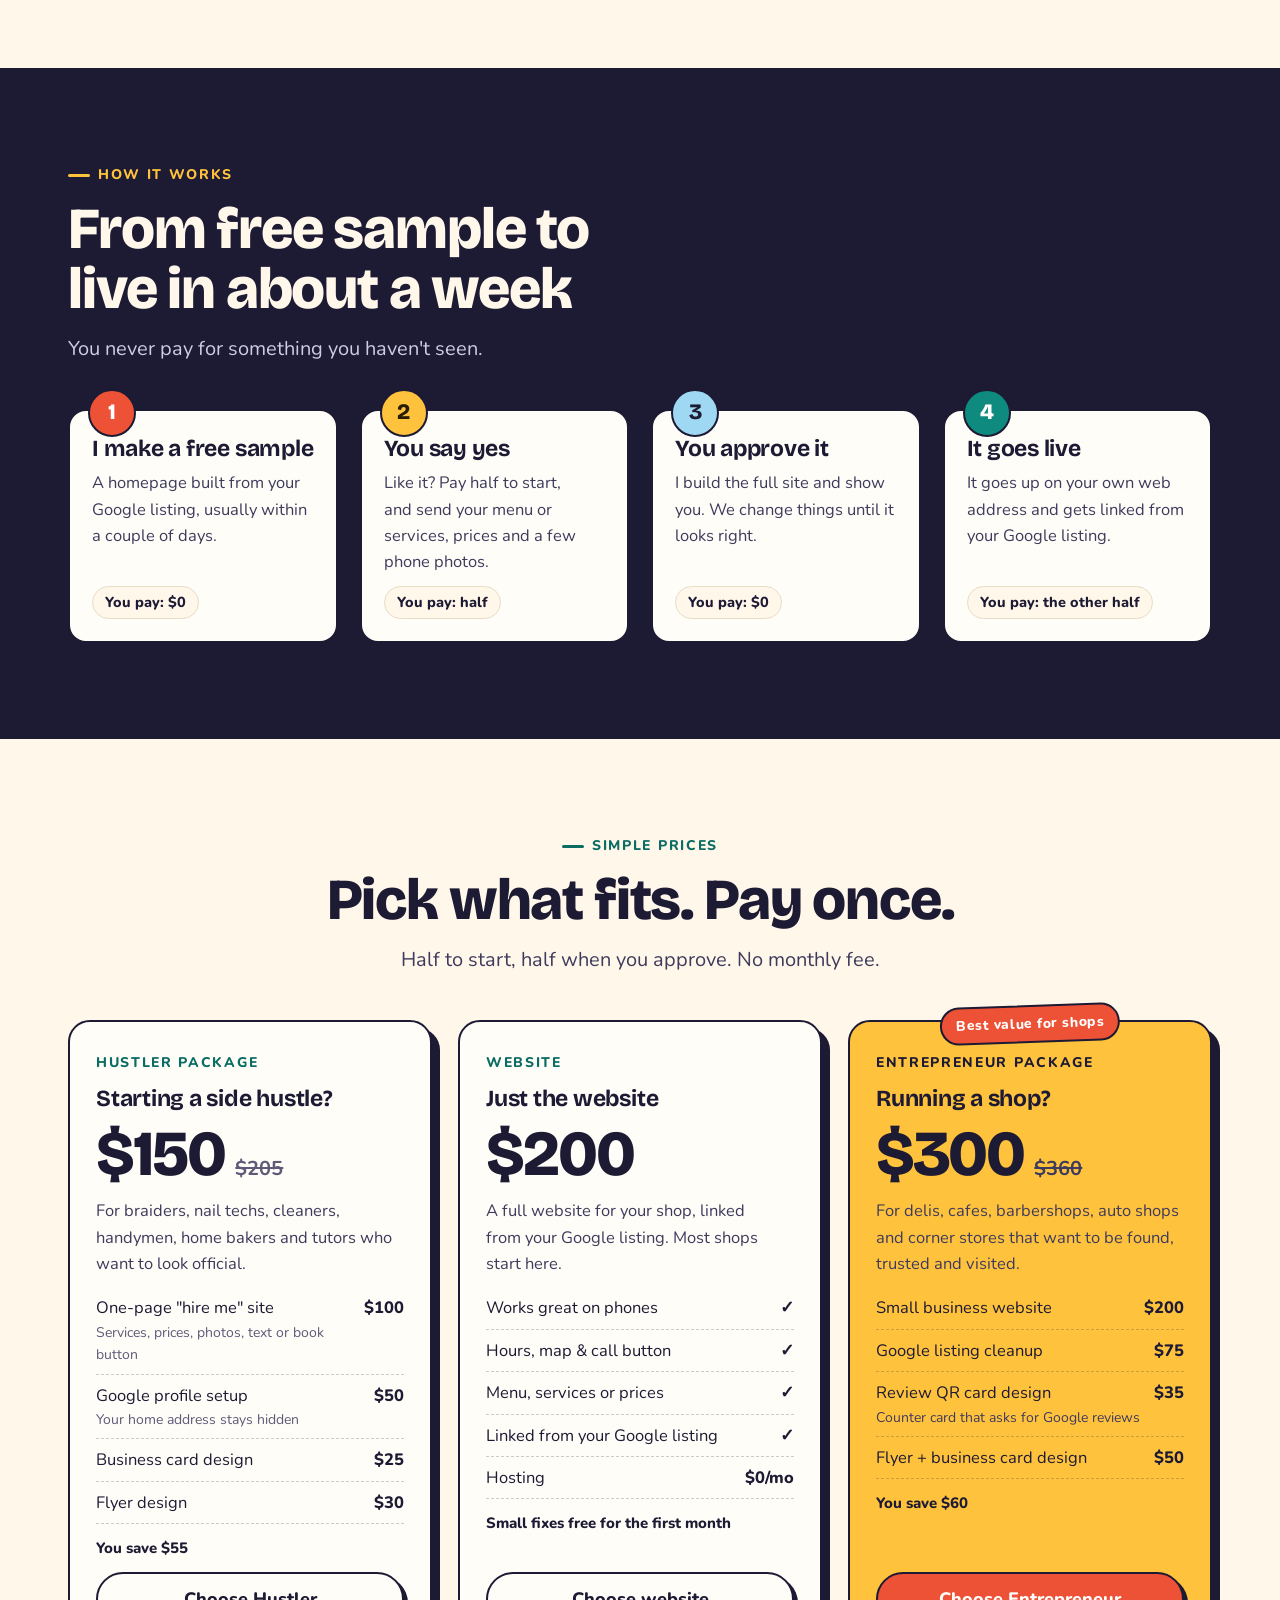
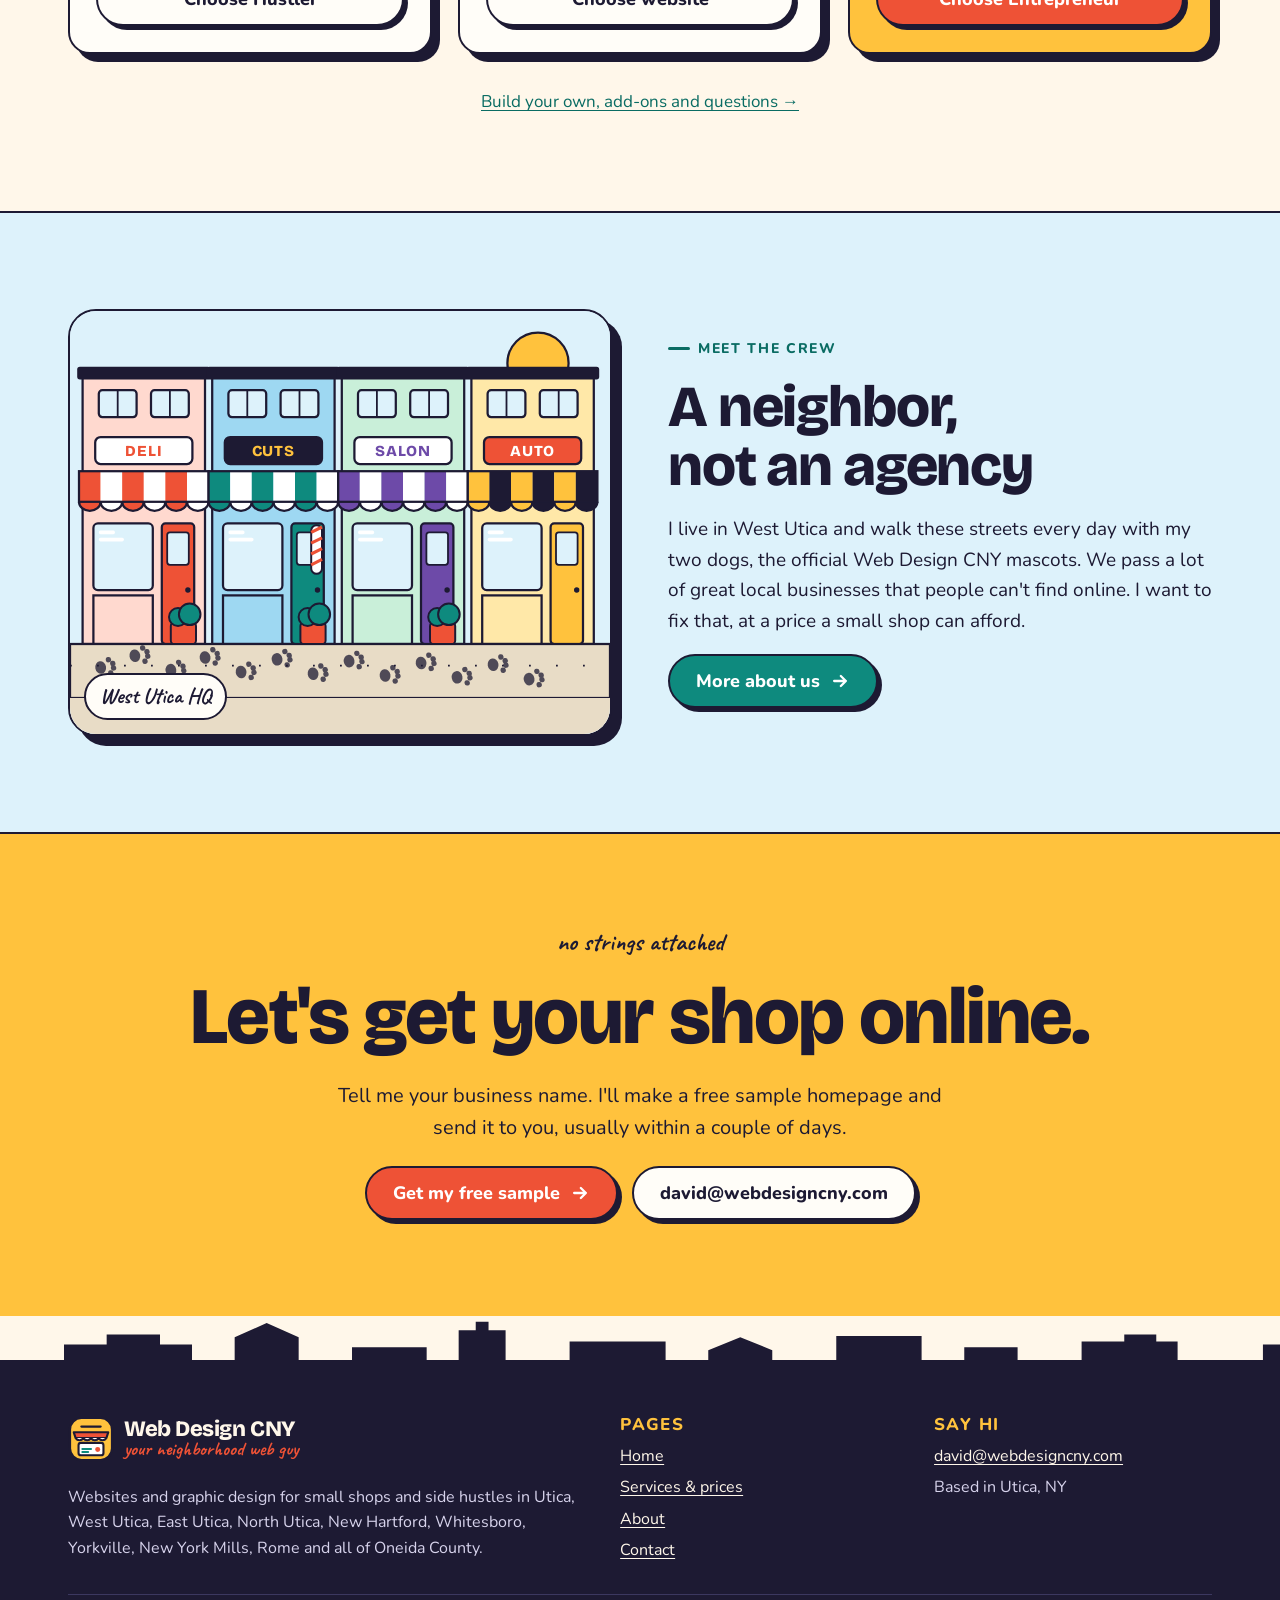
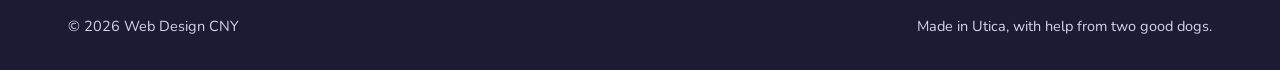
==== commit 8bbb0da0: "Fill the opening section: showcase image beside the headline, wider on big screens, image right unde" ====
--- a/index.html
+++ b/index.html
@@ -60,9 +60,12 @@
           <li><i></i><span data-i18n="as.3">You own it</span></li>
         </ul>
       </div>
-      <div class="scene" id="scene">
-        <div class="sticker" style="top:0%;left:-2%;--rot:-6deg;--dy:-180px;--spin:-20deg;--d:0s" aria-hidden="true"><svg width="190" height="132" viewBox="0 0 190 132"><rect x="2" y="2" width="186" height="128" rx="14" fill="#fff" stroke="#1D1A33" stroke-width="3"/><path d="M2 28h186" stroke="#1D1A33" stroke-width="3"/><circle cx="18" cy="15" r="5" fill="#EE5236"/><circle cx="34" cy="15" r="5" fill="#FFC23D"/><circle cx="50" cy="15" r="5" fill="#0E8A7E"/><rect x="16" y="42" width="96" height="14" rx="7" fill="#1D1A33"/><rect x="16" y="64" width="70" height="9" rx="4.5" fill="#C9C3DD"/><rect x="16" y="80" width="84" height="9" rx="4.5" fill="#C9C3DD"/><rect x="16" y="100" width="62" height="20" rx="10" fill="#EE5236"/><rect x="124" y="42" width="50" height="78" rx="8" fill="#9ED8F2" stroke="#1D1A33" stroke-width="2.5"/><circle cx="149" cy="70" r="11" fill="#FFC23D" stroke="#1D1A33" stroke-width="2.5"/><path d="M124 108l18-16 14 12 18-14v28h-50z" fill="#0E8A7E" stroke="#1D1A33" stroke-width="2.5" stroke-linejoin="round"/></svg></div><div class="sticker" style="top:0%;right:4%;--rot:10deg;--dy:-140px;--spin:40deg;--d:.6s" aria-hidden="true"><svg width="118" height="118" viewBox="0 0 118 118"><path d="M59 4C28 4 4 27 4 56c0 27 20 44 38 44 10 0 12-8 9-14-4-8 1-15 10-15h18c20 0 35-12 35-31C114 20 90 4 59 4z" fill="#FFFDF8" stroke="#1D1A33" stroke-width="3"/><circle cx="34" cy="40" r="10" fill="#EE5236" stroke="#1D1A33" stroke-width="2.5"/><circle cx="60" cy="26" r="10" fill="#FFC23D" stroke="#1D1A33" stroke-width="2.5"/><circle cx="86" cy="36" r="10" fill="#0E8A7E" stroke="#1D1A33" stroke-width="2.5"/><circle cx="30" cy="70" r="10" fill="#6D4AA8" stroke="#1D1A33" stroke-width="2.5"/></svg></div><div class="sticker" style="top:2%;right:30%;--rot:8deg;--dy:-220px;--spin:18deg;--d:1.2s" aria-hidden="true"><svg width="92" height="160" viewBox="0 0 92 160"><rect x="3" y="3" width="86" height="154" rx="16" fill="#1D1A33"/><rect x="10" y="14" width="72" height="132" rx="9" fill="#fff"/><rect x="18" y="26" width="44" height="9" rx="4.5" fill="#1D1A33"/><rect x="18" y="42" width="56" height="34" rx="6" fill="#FFD9CF"/><rect x="18" y="84" width="40" height="6" rx="3" fill="#C9C3DD"/><rect x="18" y="95" width="50" height="6" rx="3" fill="#C9C3DD"/><rect x="18" y="114" width="56" height="20" rx="10" fill="#0E8A7E"/><path d="M38 124h16" stroke="#fff" stroke-width="3" stroke-linecap="round"/></svg></div><div class="sticker" style="top:24%;left:4%;--rot:-4deg;--dy:-120px;--spin:-12deg;--d:1.8s" aria-hidden="true"><svg width="150" height="96" viewBox="0 0 150 96"><path d="M10 80C40 10 100 10 140 60" fill="none" stroke="#1D1A33" stroke-width="3.5" stroke-linecap="round"/><path d="M10 80L52 18M140 60L104 8" stroke="#6D4AA8" stroke-width="2" stroke-dasharray="4 4"/><rect x="2" y="72" width="16" height="16" fill="#fff" stroke="#1D1A33" stroke-width="2.5"/><rect x="132" y="52" width="16" height="16" fill="#fff" stroke="#1D1A33" stroke-width="2.5"/><circle cx="52" cy="18" r="7" fill="#6D4AA8" stroke="#1D1A33" stroke-width="2.5"/><circle cx="104" cy="8" r="6" fill="#6D4AA8" stroke="#1D1A33" stroke-width="2.5"/></svg></div><div class="sticker" style="top:22%;right:16%;--rot:-10deg;--dy:-260px;--spin:-30deg;--d:.9s" aria-hidden="true"><svg width="56" height="64" viewBox="0 0 56 64"><path d="M6 4l42 26-18 4 10 20-9 5-10-20-15 12z" fill="#EE5236" stroke="#1D1A33" stroke-width="3" stroke-linejoin="round"/></svg></div><div class="sticker" style="top:52%;left:2%;--rot:0deg;--dy:-160px;--spin:90deg;--d:2.1s" aria-hidden="true"><svg width="58" height="58" viewBox="0 0 58 58"><path d="M29 3l6 18 19 1-15 12 5 19-15-11-16 11 6-19L4 22l19-1z" fill="#FFC23D" stroke="#1D1A33" stroke-width="3" stroke-linejoin="round"/></svg></div>
-        <svg class="street" viewBox="0 0 600 420" role="img" aria-label="Illustration of a Utica main street with a deli, a barbershop, a salon and an auto shop"><circle cx="520" cy="48" r="34" fill="#FFC23D" stroke="#1D1A33" stroke-width="2.5"/><rect x="14" y="60" width="136" height="300" fill="#FFD9CF" stroke="#1D1A33" stroke-width="2.5"/><rect x="8" y="52" width="148" height="14" rx="3" fill="#1D1A33"/><rect x="32" y="78" width="42" height="30" rx="4" fill="#DDF2FB" stroke="#1D1A33" stroke-width="2.5"/><path d="M53 78v30" stroke="#1D1A33" stroke-width="2"/><rect x="90" y="78" width="42" height="30" rx="4" fill="#DDF2FB" stroke="#1D1A33" stroke-width="2.5"/><path d="M111 78v30" stroke="#1D1A33" stroke-width="2"/><rect x="10.0" y="168" width="24.0" height="34" fill="#EE5236"/><rect x="34.0" y="168" width="24.0" height="34" fill="#FFFFFF"/><rect x="58.0" y="168" width="24.0" height="34" fill="#EE5236"/><rect x="82.0" y="168" width="24.0" height="34" fill="#FFFFFF"/><rect x="106.0" y="168" width="24.0" height="34" fill="#EE5236"/><rect x="130.0" y="168" width="24.0" height="34" fill="#FFFFFF"/><path d="M10.0 202 a12.0 10.0 0 0 0 24.0 0" fill="#EE5236" stroke="#1D1A33" stroke-width="2.5"/><path d="M34.0 202 a12.0 10.0 0 0 0 24.0 0" fill="#FFFFFF" stroke="#1D1A33" stroke-width="2.5"/><path d="M58.0 202 a12.0 10.0 0 0 0 24.0 0" fill="#EE5236" stroke="#1D1A33" stroke-width="2.5"/><path d="M82.0 202 a12.0 10.0 0 0 0 24.0 0" fill="#FFFFFF" stroke="#1D1A33" stroke-width="2.5"/><path d="M106.0 202 a12.0 10.0 0 0 0 24.0 0" fill="#EE5236" stroke="#1D1A33" stroke-width="2.5"/><path d="M130.0 202 a12.0 10.0 0 0 0 24.0 0" fill="#FFFFFF" stroke="#1D1A33" stroke-width="2.5"/><rect x="10" y="168" width="144" height="34" fill="none" stroke="#1D1A33" stroke-width="2.5"/><rect x="28" y="130" width="108" height="30" rx="6" fill="#FFFFFF" stroke="#1D1A33" stroke-width="2.5"/><text x="82.0" y="151.5" text-anchor="middle" font-family="Bricolage Grotesque, Arial, sans-serif" font-weight="800" font-size="17" fill="#EE5236" letter-spacing="1">DELI</text><rect x="26" y="226" width="66" height="74" rx="5" fill="#DDF2FB" stroke="#1D1A33" stroke-width="2.5"/><path d="M34 236l14 -0M34 244l24 0" stroke="#fff" stroke-width="4" stroke-linecap="round"/><rect x="102" y="226" width="36" height="134" rx="4" fill="#EE5236" stroke="#1D1A33" stroke-width="2.5"/><rect x="108" y="236" width="24" height="36" rx="3" fill="#DDF2FB" stroke="#1D1A33" stroke-width="2"/><circle cx="131" cy="300" r="3" fill="#1D1A33"/><rect x="26" y="306" width="66" height="54" fill="#FFD9CF" stroke="#1D1A33" stroke-width="2.5"/><rect x="158" y="60" width="136" height="300" fill="#9ED8F2" stroke="#1D1A33" stroke-width="2.5"/><rect x="152" y="52" width="148" height="14" rx="3" fill="#1D1A33"/><rect x="176" y="78" width="42" height="30" rx="4" fill="#DDF2FB" stroke="#1D1A33" stroke-width="2.5"/><path d="M197 78v30" stroke="#1D1A33" stroke-width="2"/><rect x="234" y="78" width="42" height="30" rx="4" fill="#DDF2FB" stroke="#1D1A33" stroke-width="2.5"/><path d="M255 78v30" stroke="#1D1A33" stroke-width="2"/><rect x="154.0" y="168" width="24.0" height="34" fill="#0E8A7E"/><rect x="178.0" y="168" width="24.0" height="34" fill="#FFFFFF"/><rect x="202.0" y="168" width="24.0" height="34" fill="#0E8A7E"/><rect x="226.0" y="168" width="24.0" height="34" fill="#FFFFFF"/><rect x="250.0" y="168" width="24.0" height="34" fill="#0E8A7E"/><rect x="274.0" y="168" width="24.0" height="34" fill="#FFFFFF"/><path d="M154.0 202 a12.0 10.0 0 0 0 24.0 0" fill="#0E8A7E" stroke="#1D1A33" stroke-width="2.5"/><path d="M178.0 202 a12.0 10.0 0 0 0 24.0 0" fill="#FFFFFF" stroke="#1D1A33" stroke-width="2.5"/><path d="M202.0 202 a12.0 10.0 0 0 0 24.0 0" fill="#0E8A7E" stroke="#1D1A33" stroke-width="2.5"/><path d="M226.0 202 a12.0 10.0 0 0 0 24.0 0" fill="#FFFFFF" stroke="#1D1A33" stroke-width="2.5"/><path d="M250.0 202 a12.0 10.0 0 0 0 24.0 0" fill="#0E8A7E" stroke="#1D1A33" stroke-width="2.5"/><path d="M274.0 202 a12.0 10.0 0 0 0 24.0 0" fill="#FFFFFF" stroke="#1D1A33" stroke-width="2.5"/><rect x="154" y="168" width="144" height="34" fill="none" stroke="#1D1A33" stroke-width="2.5"/><rect x="172" y="130" width="108" height="30" rx="6" fill="#1D1A33" stroke="#1D1A33" stroke-width="2.5"/><text x="226.0" y="151.5" text-anchor="middle" font-family="Bricolage Grotesque, Arial, sans-serif" font-weight="800" font-size="17" fill="#FFC23D" letter-spacing="1">CUTS</text><rect x="170" y="226" width="66" height="74" rx="5" fill="#DDF2FB" stroke="#1D1A33" stroke-width="2.5"/><path d="M178 236l14 -0M178 244l24 0" stroke="#fff" stroke-width="4" stroke-linecap="round"/><rect x="246" y="226" width="36" height="134" rx="4" fill="#0E8A7E" stroke="#1D1A33" stroke-width="2.5"/><rect x="252" y="236" width="24" height="36" rx="3" fill="#DDF2FB" stroke="#1D1A33" stroke-width="2"/><circle cx="275" cy="300" r="3" fill="#1D1A33"/><rect x="170" y="306" width="66" height="54" fill="#9ED8F2" stroke="#1D1A33" stroke-width="2.5"/><rect x="268" y="228" width="12" height="54" rx="6" fill="#fff" stroke="#1D1A33" stroke-width="2.2"/><path d="M268 236l12 -6M268 248l12 -6M268 260l12 -6M268 272l12 -6" stroke="#EE5236" stroke-width="3.5"/><rect x="302" y="60" width="136" height="300" fill="#C9EFD9" stroke="#1D1A33" stroke-width="2.5"/><rect x="296" y="52" width="148" height="14" rx="3" fill="#1D1A33"/><rect x="320" y="78" width="42" height="30" rx="4" fill="#DDF2FB" stroke="#1D1A33" stroke-width="2.5"/><path d="M341 78v30" stroke="#1D1A33" stroke-width="2"/><rect x="378" y="78" width="42" height="30" rx="4" fill="#DDF2FB" stroke="#1D1A33" stroke-width="2.5"/><path d="M399 78v30" stroke="#1D1A33" stroke-width="2"/><rect x="298.0" y="168" width="24.0" height="34" fill="#6D4AA8"/><rect x="322.0" y="168" width="24.0" height="34" fill="#FFFFFF"/><rect x="346.0" y="168" width="24.0" height="34" fill="#6D4AA8"/><rect x="370.0" y="168" width="24.0" height="34" fill="#FFFFFF"/><rect x="394.0" y="168" width="24.0" height="34" fill="#6D4AA8"/><rect x="418.0" y="168" width="24.0" height="34" fill="#FFFFFF"/><path d="M298.0 202 a12.0 10.0 0 0 0 24.0 0" fill="#6D4AA8" stroke="#1D1A33" stroke-width="2.5"/><path d="M322.0 202 a12.0 10.0 0 0 0 24.0 0" fill="#FFFFFF" stroke="#1D1A33" stroke-width="2.5"/><path d="M346.0 202 a12.0 10.0 0 0 0 24.0 0" fill="#6D4AA8" stroke="#1D1A33" stroke-width="2.5"/><path d="M370.0 202 a12.0 10.0 0 0 0 24.0 0" fill="#FFFFFF" stroke="#1D1A33" stroke-width="2.5"/><path d="M394.0 202 a12.0 10.0 0 0 0 24.0 0" fill="#6D4AA8" stroke="#1D1A33" stroke-width="2.5"/><path d="M418.0 202 a12.0 10.0 0 0 0 24.0 0" fill="#FFFFFF" stroke="#1D1A33" stroke-width="2.5"/><rect x="298" y="168" width="144" height="34" fill="none" stroke="#1D1A33" stroke-width="2.5"/><rect x="316" y="130" width="108" height="30" rx="6" fill="#FFFFFF" stroke="#1D1A33" stroke-width="2.5"/><text x="370.0" y="151.5" text-anchor="middle" font-family="Bricolage Grotesque, Arial, sans-serif" font-weight="800" font-size="17" fill="#6D4AA8" letter-spacing="1">SALON</text><rect x="314" y="226" width="66" height="74" rx="5" fill="#DDF2FB" stroke="#1D1A33" stroke-width="2.5"/><path d="M322 236l14 -0M322 244l24 0" stroke="#fff" stroke-width="4" stroke-linecap="round"/><rect x="390" y="226" width="36" height="134" rx="4" fill="#6D4AA8" stroke="#1D1A33" stroke-width="2.5"/><rect x="396" y="236" width="24" height="36" rx="3" fill="#DDF2FB" stroke="#1D1A33" stroke-width="2"/><circle cx="419" cy="300" r="3" fill="#1D1A33"/><rect x="314" y="306" width="66" height="54" fill="#C9EFD9" stroke="#1D1A33" stroke-width="2.5"/><rect x="446" y="60" width="136" height="300" fill="#FFE8A8" stroke="#1D1A33" stroke-width="2.5"/><rect x="440" y="52" width="148" height="14" rx="3" fill="#1D1A33"/><rect x="464" y="78" width="42" height="30" rx="4" fill="#DDF2FB" stroke="#1D1A33" stroke-width="2.5"/><path d="M485 78v30" stroke="#1D1A33" stroke-width="2"/><rect x="522" y="78" width="42" height="30" rx="4" fill="#DDF2FB" stroke="#1D1A33" stroke-width="2.5"/><path d="M543 78v30" stroke="#1D1A33" stroke-width="2"/><rect x="442.0" y="168" width="24.0" height="34" fill="#FFC23D"/><rect x="466.0" y="168" width="24.0" height="34" fill="#1D1A33"/><rect x="490.0" y="168" width="24.0" height="34" fill="#FFC23D"/><rect x="514.0" y="168" width="24.0" height="34" fill="#1D1A33"/><rect x="538.0" y="168" width="24.0" height="34" fill="#FFC23D"/><rect x="562.0" y="168" width="24.0" height="34" fill="#1D1A33"/><path d="M442.0 202 a12.0 10.0 0 0 0 24.0 0" fill="#FFC23D" stroke="#1D1A33" stroke-width="2.5"/><path d="M466.0 202 a12.0 10.0 0 0 0 24.0 0" fill="#1D1A33" stroke="#1D1A33" stroke-width="2.5"/><path d="M490.0 202 a12.0 10.0 0 0 0 24.0 0" fill="#FFC23D" stroke="#1D1A33" stroke-width="2.5"/><path d="M514.0 202 a12.0 10.0 0 0 0 24.0 0" fill="#1D1A33" stroke="#1D1A33" stroke-width="2.5"/><path d="M538.0 202 a12.0 10.0 0 0 0 24.0 0" fill="#FFC23D" stroke="#1D1A33" stroke-width="2.5"/><path d="M562.0 202 a12.0 10.0 0 0 0 24.0 0" fill="#1D1A33" stroke="#1D1A33" stroke-width="2.5"/><rect x="442" y="168" width="144" height="34" fill="none" stroke="#1D1A33" stroke-width="2.5"/><rect x="460" y="130" width="108" height="30" rx="6" fill="#EE5236" stroke="#1D1A33" stroke-width="2.5"/><text x="514.0" y="151.5" text-anchor="middle" font-family="Bricolage Grotesque, Arial, sans-serif" font-weight="800" font-size="17" fill="#FFFFFF" letter-spacing="1">AUTO</text><rect x="458" y="226" width="66" height="74" rx="5" fill="#DDF2FB" stroke="#1D1A33" stroke-width="2.5"/><path d="M466 236l14 -0M466 244l24 0" stroke="#fff" stroke-width="4" stroke-linecap="round"/><rect x="534" y="226" width="36" height="134" rx="4" fill="#FFC23D" stroke="#1D1A33" stroke-width="2.5"/><rect x="540" y="236" width="24" height="36" rx="3" fill="#DDF2FB" stroke="#1D1A33" stroke-width="2"/><circle cx="563" cy="300" r="3" fill="#1D1A33"/><rect x="458" y="306" width="66" height="54" fill="#FFE8A8" stroke="#1D1A33" stroke-width="2.5"/><rect x="0" y="360" width="600" height="60" fill="#E8DCC6" stroke="#1D1A33" stroke-width="2.5"/><path d="M0 384h600" stroke="#1D1A33" stroke-width="2" stroke-dasharray="2 28"/><rect x="112" y="336" width="28" height="24" rx="4" fill="#EE5236" stroke="#1D1A33" stroke-width="2.2"/><circle cx="120" cy="330" r="10" fill="#0E8A7E" stroke="#1D1A33" stroke-width="2.2"/><circle cx="133" cy="327" r="12" fill="#0E8A7E" stroke="#1D1A33" stroke-width="2.2"/><rect x="256" y="336" width="28" height="24" rx="4" fill="#EE5236" stroke="#1D1A33" stroke-width="2.2"/><circle cx="264" cy="330" r="10" fill="#0E8A7E" stroke="#1D1A33" stroke-width="2.2"/><circle cx="277" cy="327" r="12" fill="#0E8A7E" stroke="#1D1A33" stroke-width="2.2"/><rect x="400" y="336" width="28" height="24" rx="4" fill="#EE5236" stroke="#1D1A33" stroke-width="2.2"/><circle cx="408" cy="330" r="10" fill="#0E8A7E" stroke="#1D1A33" stroke-width="2.2"/><circle cx="421" cy="327" r="12" fill="#0E8A7E" stroke="#1D1A33" stroke-width="2.2"/></svg>
+      <div class="scene showcase" id="scene">
+        <figure class="shot">
+          <img src="assets/showcase-960.webp" srcset="assets/showcase-960.webp 960w, assets/showcase.webp 1536w" sizes="(max-width: 1040px) 100vw, 640px" width="1536" height="1024" alt="Illustration of a Web Design CNY storefront at dusk, with giant phone screens showing example websites for a barbershop, deli, landscaper, auto shop, cleaning service and home improvement company" fetchpriority="high">
+          <figcaption data-i18n="home.shot.cap">Example designs · not real businesses</figcaption>
+        </figure>
+        <div class="sticker" style="top:-7%;left:-5%;--rot:-10deg;--dy:-160px;--spin:-40deg;--d:0s" aria-hidden="true"><svg width="118" height="118" viewBox="0 0 118 118"><path d="M59 4C28 4 4 27 4 56c0 27 20 44 38 44 10 0 12-8 9-14-4-8 1-15 10-15h18c20 0 35-12 35-31C114 20 90 4 59 4z" fill="#FFFDF8" stroke="#1D1A33" stroke-width="3"/><circle cx="34" cy="40" r="10" fill="#EE5236" stroke="#1D1A33" stroke-width="2.5"/><circle cx="60" cy="26" r="10" fill="#FFC23D" stroke="#1D1A33" stroke-width="2.5"/><circle cx="86" cy="36" r="10" fill="#0E8A7E" stroke="#1D1A33" stroke-width="2.5"/><circle cx="30" cy="70" r="10" fill="#6D4AA8" stroke="#1D1A33" stroke-width="2.5"/></svg></div><div class="sticker" style="top:-6%;right:-3%;--rot:8deg;--dy:-200px;--spin:90deg;--d:.7s" aria-hidden="true"><svg width="58" height="58" viewBox="0 0 58 58"><path d="M29 3l6 18 19 1-15 12 5 19-15-11-16 11 6-19L4 22l19-1z" fill="#FFC23D" stroke="#1D1A33" stroke-width="3" stroke-linejoin="round"/></svg></div><div class="sticker" style="bottom:-4%;right:4%;--rot:-12deg;--dy:-240px;--spin:-30deg;--d:1.3s" aria-hidden="true"><svg width="56" height="64" viewBox="0 0 56 64"><path d="M6 4l42 26-18 4 10 20-9 5-10-20-15 12z" fill="#EE5236" stroke="#1D1A33" stroke-width="3" stroke-linejoin="round"/></svg></div>
       </div>
     </div>
   </section>
--- a/assets/style.css
+++ b/assets/style.css
@@ -378,3 +378,32 @@
   .sticker > *{scale:.6}
   .scene{aspect-ratio:1/0.9}
 }
+
+/* hero v3: showcase image, wider on big screens, image right under the headline on phones */
+.hero .wrap{max-width:1360px;grid-template-columns:minmax(0,0.95fr) minmax(0,1.05fr);gap:56px}
+.showcase{aspect-ratio:auto;padding:22px 10px}
+.shot{margin:0;position:relative;border:3px solid var(--ink);border-radius:24px;overflow:hidden;box-shadow:12px 12px 0 var(--tomato);background:var(--ink);transform:rotate(1.2deg)}
+.shot img{display:block;width:100%;height:auto;max-width:100%}
+.shot figcaption{position:absolute;left:12px;bottom:12px;background:var(--paper);color:var(--ink);border:2px solid var(--ink);border-radius:999px;padding:3px 12px;font-size:13px;font-weight:800}
+.showcase .sticker{z-index:3}
+.showcase .sticker > *{scale:.75}
+@media (min-width:1500px){
+  .hero h1{font-size:104px}
+  .hero{padding-block:72px 84px}
+}
+@media (max-width:1040px){
+  .hero .wrap{display:flex;flex-direction:column;align-items:stretch;gap:22px}
+  .hero-copy{display:contents}
+  .hero .hand-note{order:1;align-self:flex-start}
+  .hero h1{order:2}
+  .showcase{order:3;max-width:640px;width:100%;margin-inline:auto;padding:14px 6px 18px}
+  .hero .lede{order:4}
+  .hero .cta{order:5}
+  .hero .assure{order:6}
+}
+@media (max-width:640px){
+  .shot{border-radius:18px;box-shadow:7px 7px 0 var(--tomato);transform:rotate(.8deg)}
+  .shot figcaption{font-size:11.5px;left:8px;bottom:8px;padding:2px 9px}
+  .showcase .sticker > *{scale:.45}
+}
+.top .wrap{max-width:1360px}
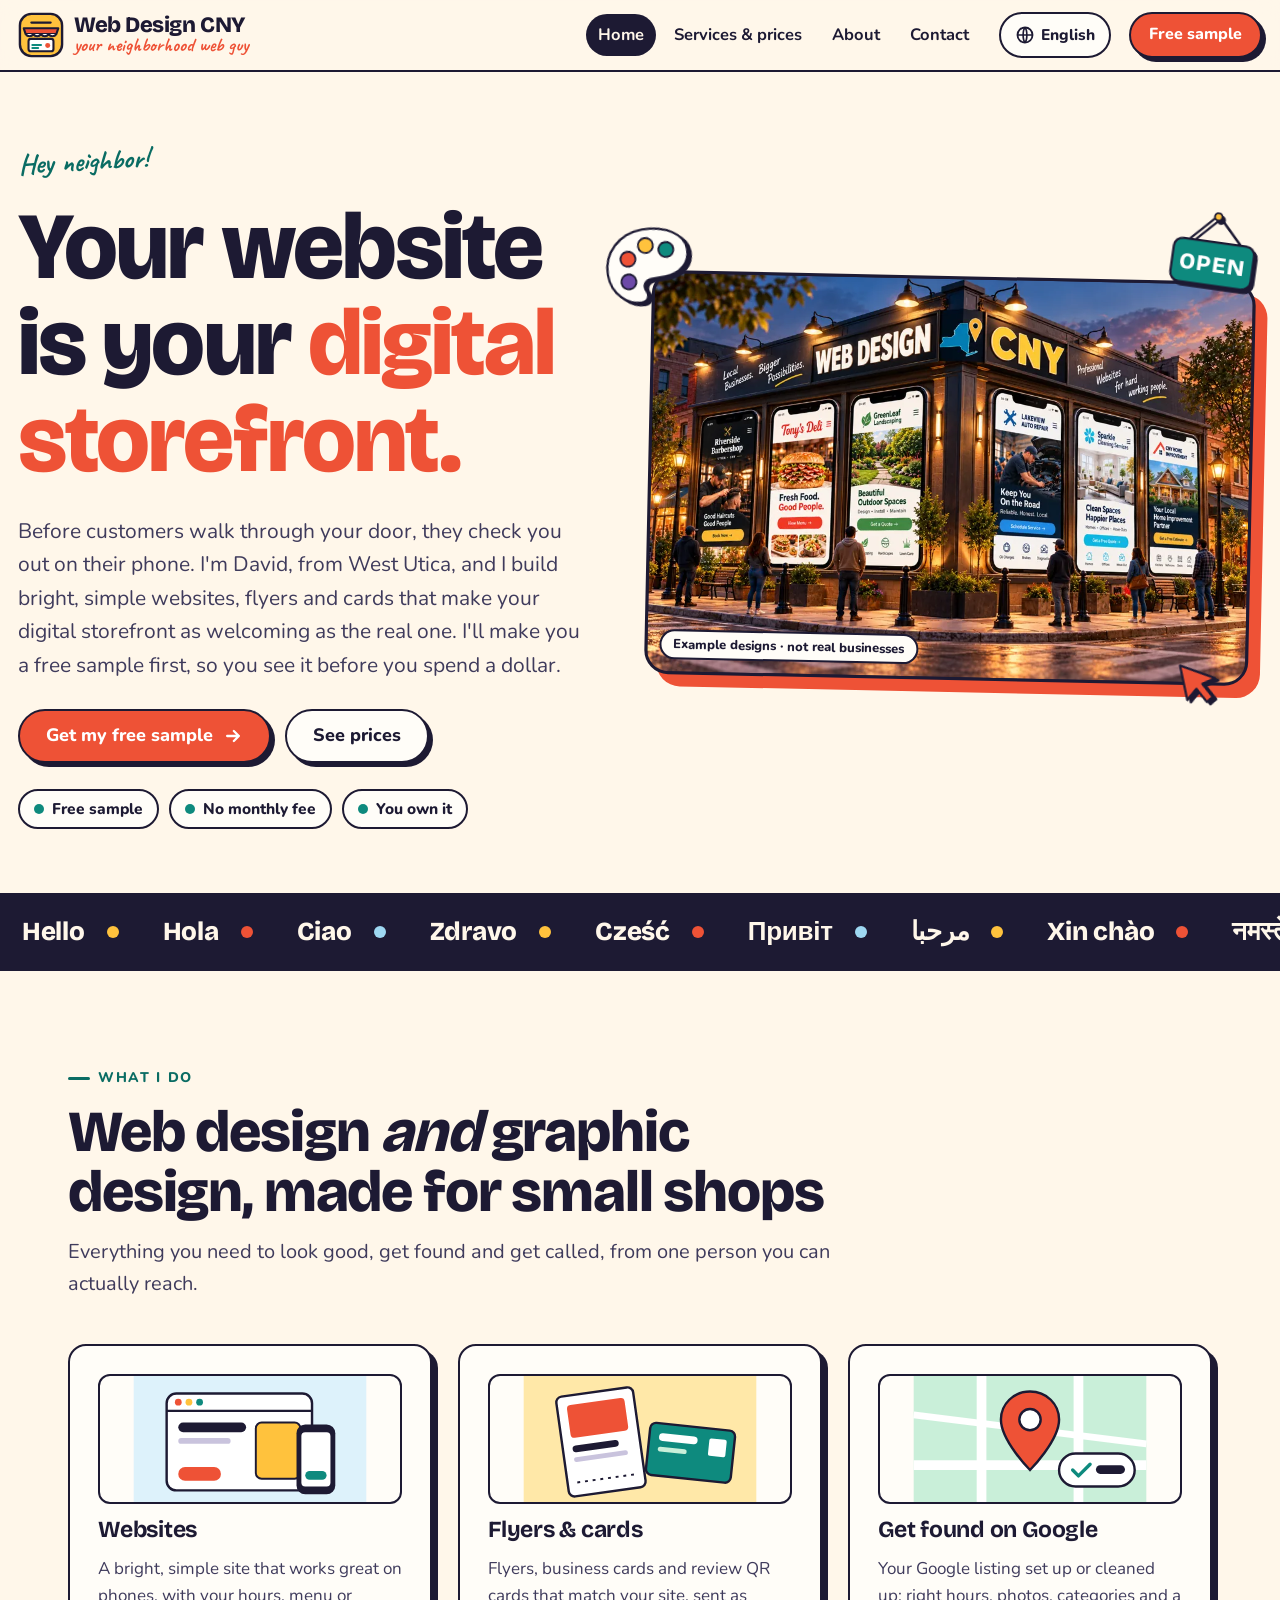
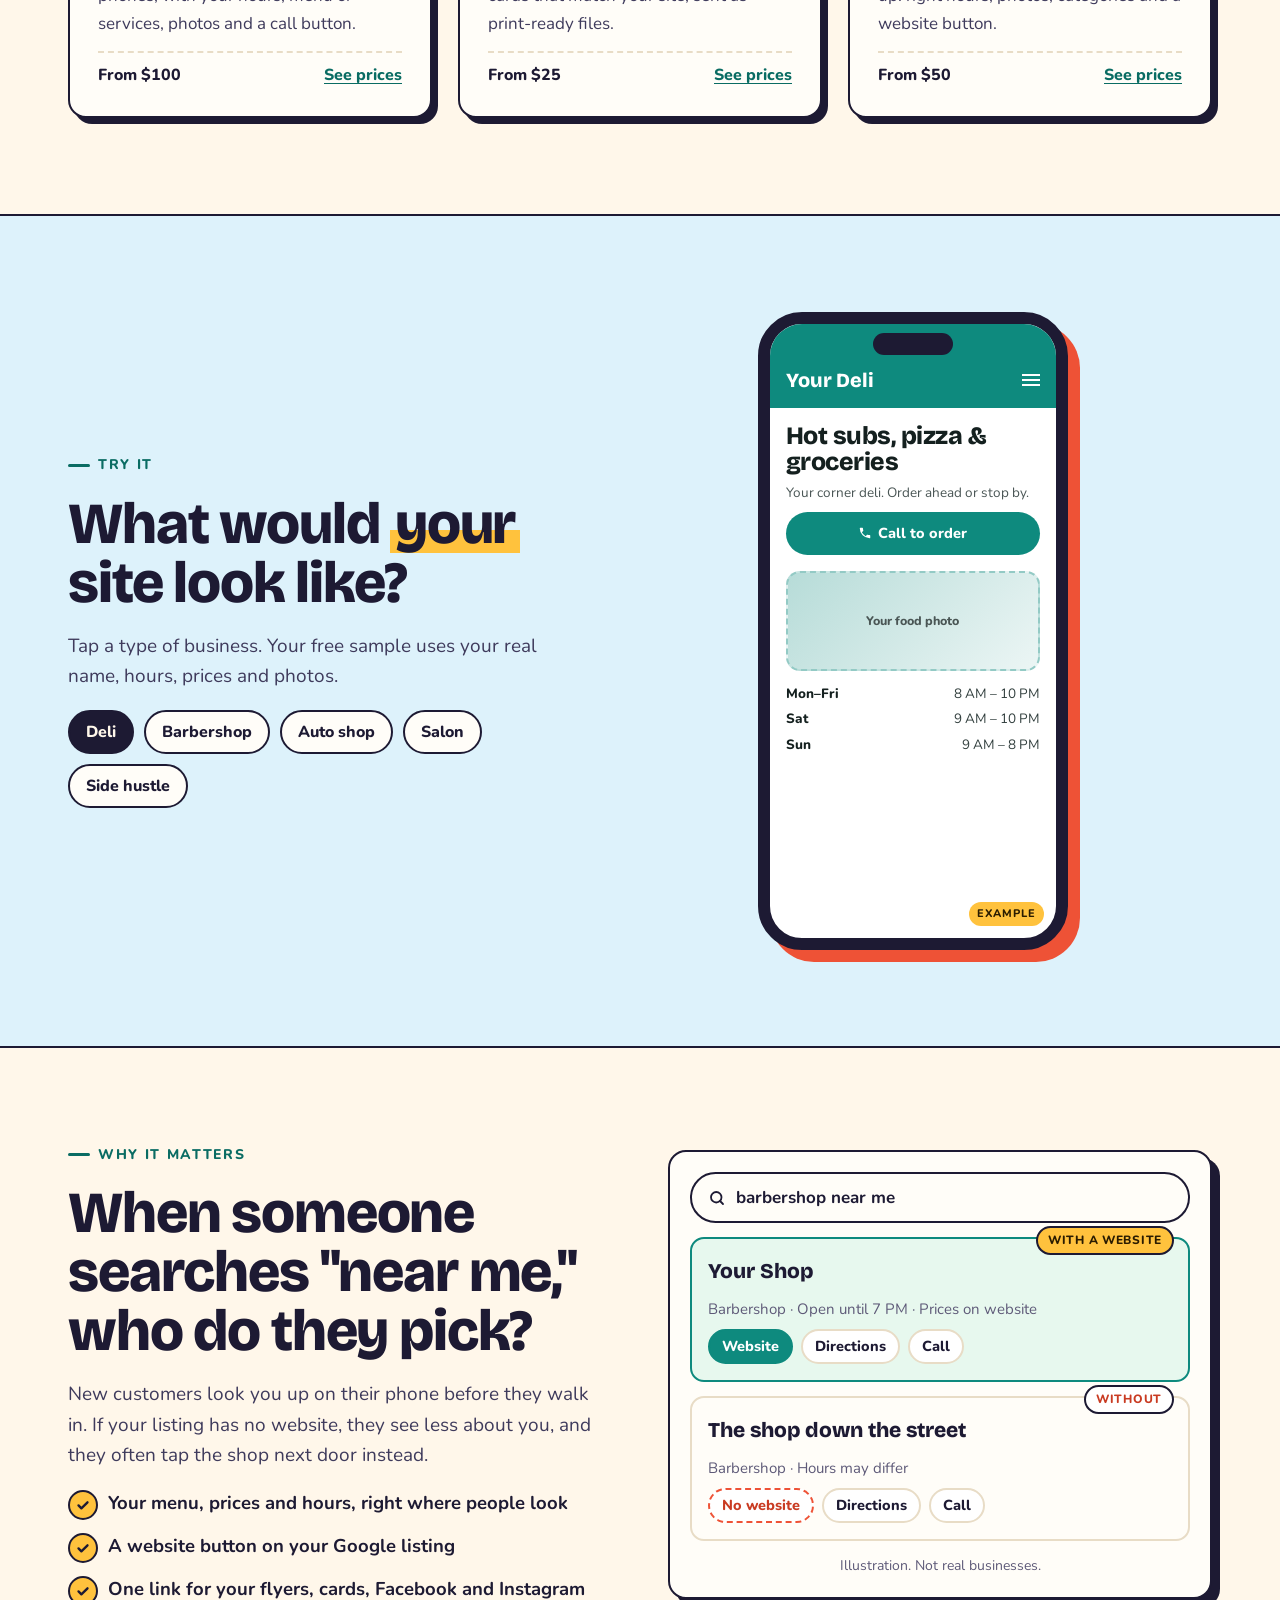
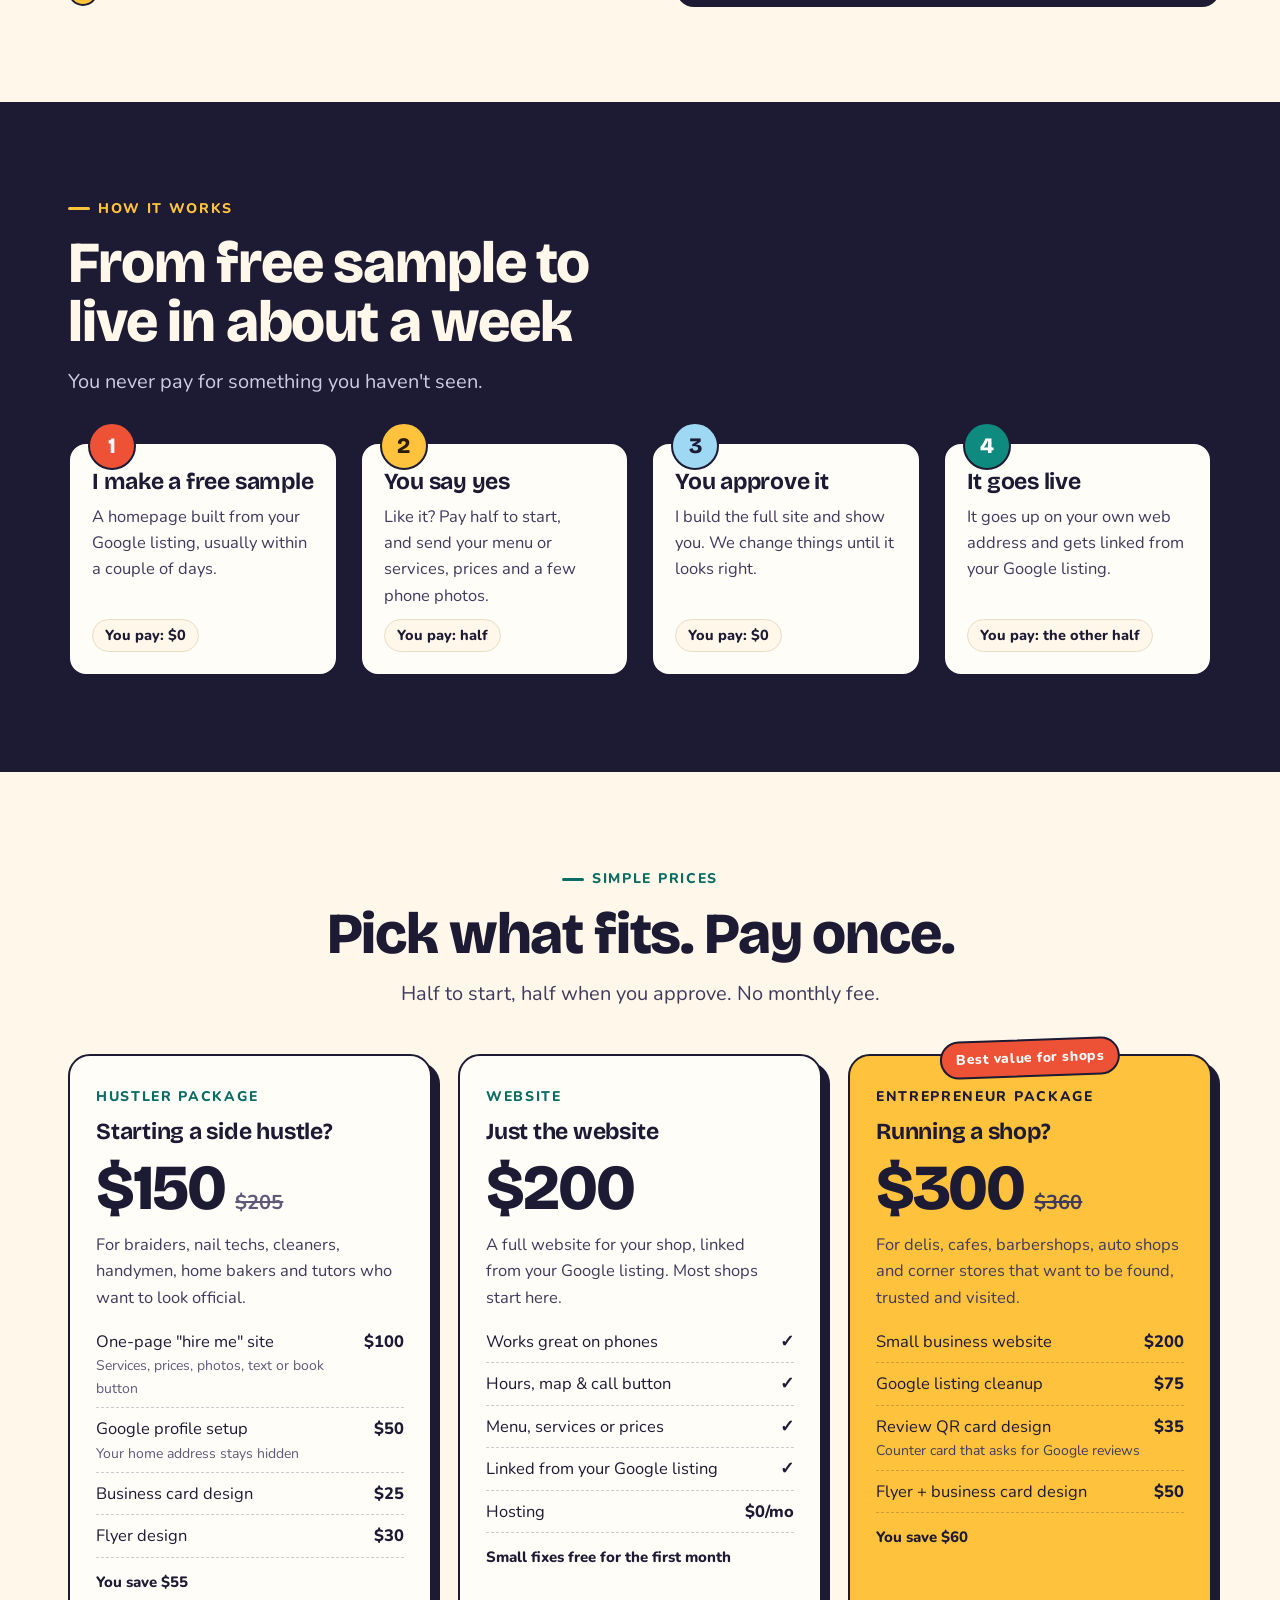
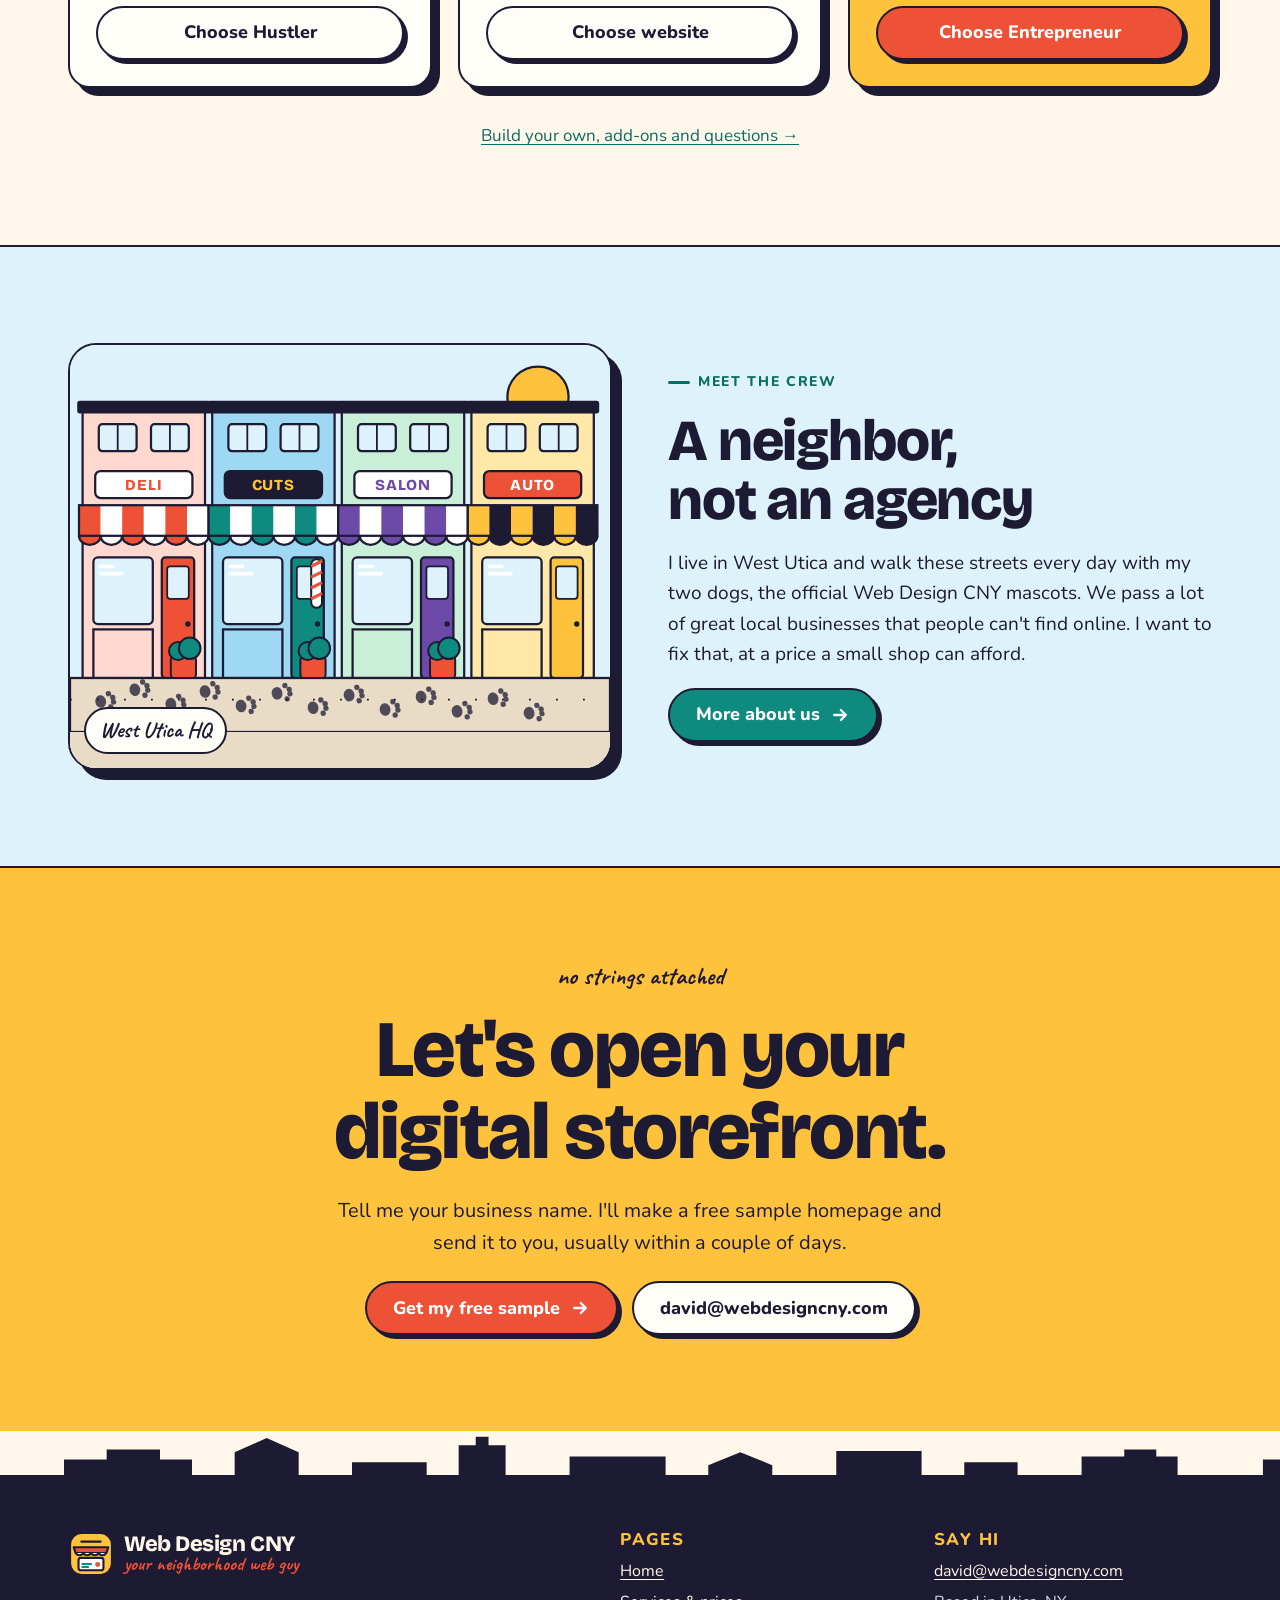
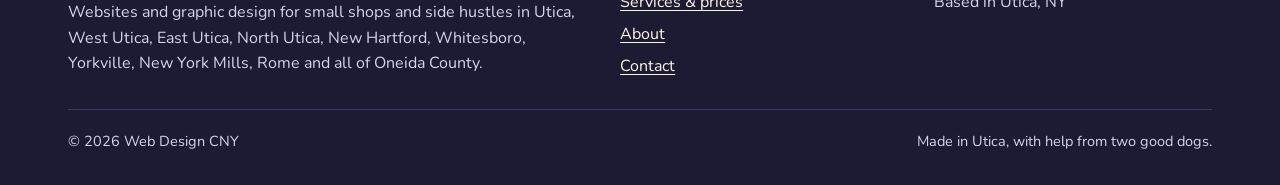
==== commit 72a4a6bd: "Lead with the slogan: Your website is your digital storefront Co-Authored-By: Claude Opus 5.5 <norep" ====
--- a/index.html
+++ b/index.html
@@ -3,14 +3,14 @@
 <head>
 <meta charset="utf-8">
 <meta name="viewport" content="width=device-width,initial-scale=1,viewport-fit=cover">
-<title>Web Design CNY · Friendly websites for small businesses in Utica, NY</title>
-<meta name="description" content="Friendly, affordable websites and graphic design for small shops and side hustles in Utica and Central New York. Free sample first, flat prices, no monthly fee.">
+<title>Web Design CNY · Your website is your digital storefront · Utica, NY</title>
+<meta name="description" content="Your website is your digital storefront. Friendly, affordable websites and graphic design for small shops and side hustles in Utica and Central New York. Free sample first, flat prices, no monthly fee.">
 <link rel="canonical" href="https://webdesigncny.com/">
 <meta property="og:type" content="website">
 <meta property="og:site_name" content="Web Design CNY">
 <meta property="og:url" content="https://webdesigncny.com/">
-<meta property="og:title" content="Web Design CNY · Friendly websites for small businesses in Utica, NY">
-<meta property="og:description" content="Friendly, affordable websites and graphic design for small shops and side hustles in Utica and Central New York. Free sample first, flat prices, no monthly fee.">
+<meta property="og:title" content="Web Design CNY · Your website is your digital storefront · Utica, NY">
+<meta property="og:description" content="Your website is your digital storefront. Friendly, affordable websites and graphic design for small shops and side hustles in Utica and Central New York. Free sample first, flat prices, no monthly fee.">
 <meta property="og:image" content="https://webdesigncny.com/og-image.png">
 <meta property="og:image:width" content="1200">
 <meta property="og:image:height" content="630">
@@ -48,8 +48,8 @@
     <div class="wrap">
       <div class="hero-copy">
         <span class="hand-note" data-i18n="home.hand">Hey neighbor!</span>
-        <h1 data-i18n="home.h1">Your shop deserves a <span class="accent">real website.</span></h1>
-        <p class="lede" data-i18n="home.lede">I'm David, from West Utica. I design bright, simple websites, flyers and cards for the delis, barbers, salons, auto shops and side hustles that make this town great. I'll make you a free sample first, so you see it before you spend a dollar.</p>
+        <h1 data-i18n="home.h1">Your website is your <span class="accent">digital storefront.</span></h1>
+        <p class="lede" data-i18n="home.lede">Before customers walk through your door, they check you out on their phone. I'm David, from West Utica, and I build bright, simple websites, flyers and cards that make your digital storefront as welcoming as the real one. I'll make you a free sample first, so you see it before you spend a dollar.</p>
         <div class="cta">
           <a class="btn btn-red" href="contact.html"><span data-i18n="c.cta">Get my free sample</span><svg width="20" height="20" viewBox="0 0 24 24" aria-hidden="true"><path d="M5 12h14M13 6l6 6-6 6" fill="none" stroke="currentColor" stroke-width="2.8" stroke-linecap="round" stroke-linejoin="round"/></svg></a>
           <a class="btn" href="services.html" data-i18n="home.seeprices">See prices</a>
@@ -65,7 +65,7 @@
           <img src="assets/showcase-960.webp" srcset="assets/showcase-960.webp 960w, assets/showcase.webp 1536w" sizes="(max-width: 1040px) 100vw, 640px" width="1536" height="1024" alt="Illustration of a Web Design CNY storefront at dusk, with giant phone screens showing example websites for a barbershop, deli, landscaper, auto shop, cleaning service and home improvement company" fetchpriority="high">
           <figcaption data-i18n="home.shot.cap">Example designs · not real businesses</figcaption>
         </figure>
-        <div class="sticker" style="top:-7%;left:-5%;--rot:-10deg;--dy:-160px;--spin:-40deg;--d:0s" aria-hidden="true"><svg width="118" height="118" viewBox="0 0 118 118"><path d="M59 4C28 4 4 27 4 56c0 27 20 44 38 44 10 0 12-8 9-14-4-8 1-15 10-15h18c20 0 35-12 35-31C114 20 90 4 59 4z" fill="#FFFDF8" stroke="#1D1A33" stroke-width="3"/><circle cx="34" cy="40" r="10" fill="#EE5236" stroke="#1D1A33" stroke-width="2.5"/><circle cx="60" cy="26" r="10" fill="#FFC23D" stroke="#1D1A33" stroke-width="2.5"/><circle cx="86" cy="36" r="10" fill="#0E8A7E" stroke="#1D1A33" stroke-width="2.5"/><circle cx="30" cy="70" r="10" fill="#6D4AA8" stroke="#1D1A33" stroke-width="2.5"/></svg></div><div class="sticker" style="top:-6%;right:-3%;--rot:8deg;--dy:-200px;--spin:90deg;--d:.7s" aria-hidden="true"><svg width="58" height="58" viewBox="0 0 58 58"><path d="M29 3l6 18 19 1-15 12 5 19-15-11-16 11 6-19L4 22l19-1z" fill="#FFC23D" stroke="#1D1A33" stroke-width="3" stroke-linejoin="round"/></svg></div><div class="sticker" style="bottom:-4%;right:4%;--rot:-12deg;--dy:-240px;--spin:-30deg;--d:1.3s" aria-hidden="true"><svg width="56" height="64" viewBox="0 0 56 64"><path d="M6 4l42 26-18 4 10 20-9 5-10-20-15 12z" fill="#EE5236" stroke="#1D1A33" stroke-width="3" stroke-linejoin="round"/></svg></div>
+        <div class="sticker" style="top:-7%;left:-5%;--rot:-10deg;--dy:-160px;--spin:-40deg;--d:0s" aria-hidden="true"><svg width="118" height="118" viewBox="0 0 118 118"><path d="M59 4C28 4 4 27 4 56c0 27 20 44 38 44 10 0 12-8 9-14-4-8 1-15 10-15h18c20 0 35-12 35-31C114 20 90 4 59 4z" fill="#FFFDF8" stroke="#1D1A33" stroke-width="3"/><circle cx="34" cy="40" r="10" fill="#EE5236" stroke="#1D1A33" stroke-width="2.5"/><circle cx="60" cy="26" r="10" fill="#FFC23D" stroke="#1D1A33" stroke-width="2.5"/><circle cx="86" cy="36" r="10" fill="#0E8A7E" stroke="#1D1A33" stroke-width="2.5"/><circle cx="30" cy="70" r="10" fill="#6D4AA8" stroke="#1D1A33" stroke-width="2.5"/></svg></div><div class="sticker" style="top:-9%;right:-4%;--rot:8deg;--dy:-200px;--spin:90deg;--d:.7s" aria-hidden="true"><svg width="120" height="104" viewBox="0 0 120 104"><path d="M60 4L22 44M60 4l38 40" stroke="#1D1A33" stroke-width="3" fill="none"/><circle cx="60" cy="6" r="5" fill="#FFC23D" stroke="#1D1A33" stroke-width="2.5"/><rect x="6" y="40" width="108" height="58" rx="12" fill="#0E8A7E" stroke="#1D1A33" stroke-width="3"/><text x="60" y="80" text-anchor="middle" font-family="Bricolage Grotesque, Arial, sans-serif" font-weight="800" font-size="30" fill="#fff" letter-spacing="2">OPEN</text></svg></div><div class="sticker" style="bottom:-4%;right:4%;--rot:-12deg;--dy:-240px;--spin:-30deg;--d:1.3s" aria-hidden="true"><svg width="56" height="64" viewBox="0 0 56 64"><path d="M6 4l42 26-18 4 10 20-9 5-10-20-15 12z" fill="#EE5236" stroke="#1D1A33" stroke-width="3" stroke-linejoin="round"/></svg></div>
       </div>
     </div>
   </section>
@@ -212,7 +212,7 @@
   <section class="bigcta band-sun edge-top">
     <div class="wrap reveal">
       <span class="hand" style="color:var(--ink)" data-i18n="cta.hand">no strings attached</span>
-      <h2 data-i18n="cta.h">Let's get your shop online.</h2>
+      <h2 data-i18n="cta.h">Let's open your digital storefront.</h2>
       <p data-i18n="cta.p">Tell me your business name. I'll make a free sample homepage and send it to you, usually within a couple of days.</p>
       <div class="cta" style="justify-content:center"><a class="btn btn-red" href="contact.html"><span data-i18n="c.cta">Get my free sample</span><svg width="20" height="20" viewBox="0 0 24 24" aria-hidden="true"><path d="M5 12h14M13 6l6 6-6 6" fill="none" stroke="currentColor" stroke-width="2.8" stroke-linecap="round" stroke-linejoin="round"/></svg></a><a class="btn" href="mailto:david@webdesigncny.com?subject=Free%20sample%20for%20my%20business">david@webdesigncny.com</a></div>
     </div>
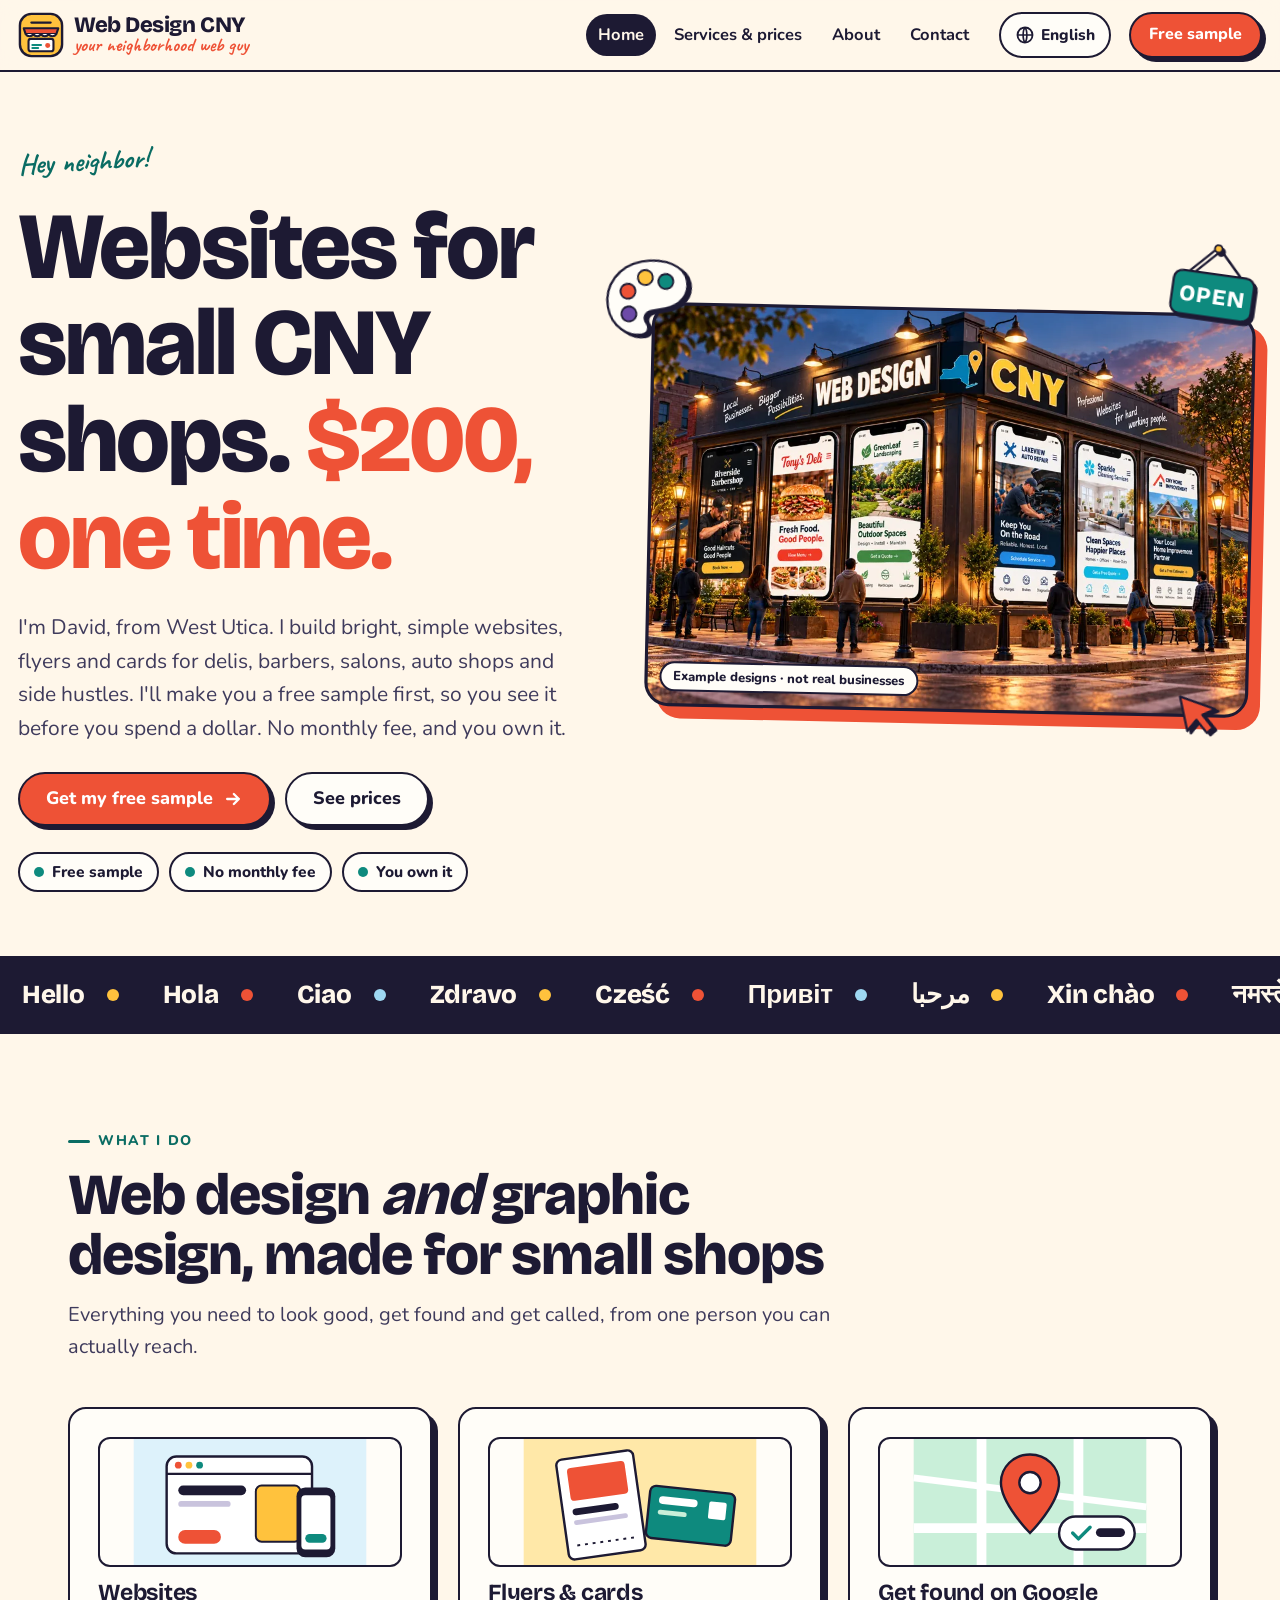
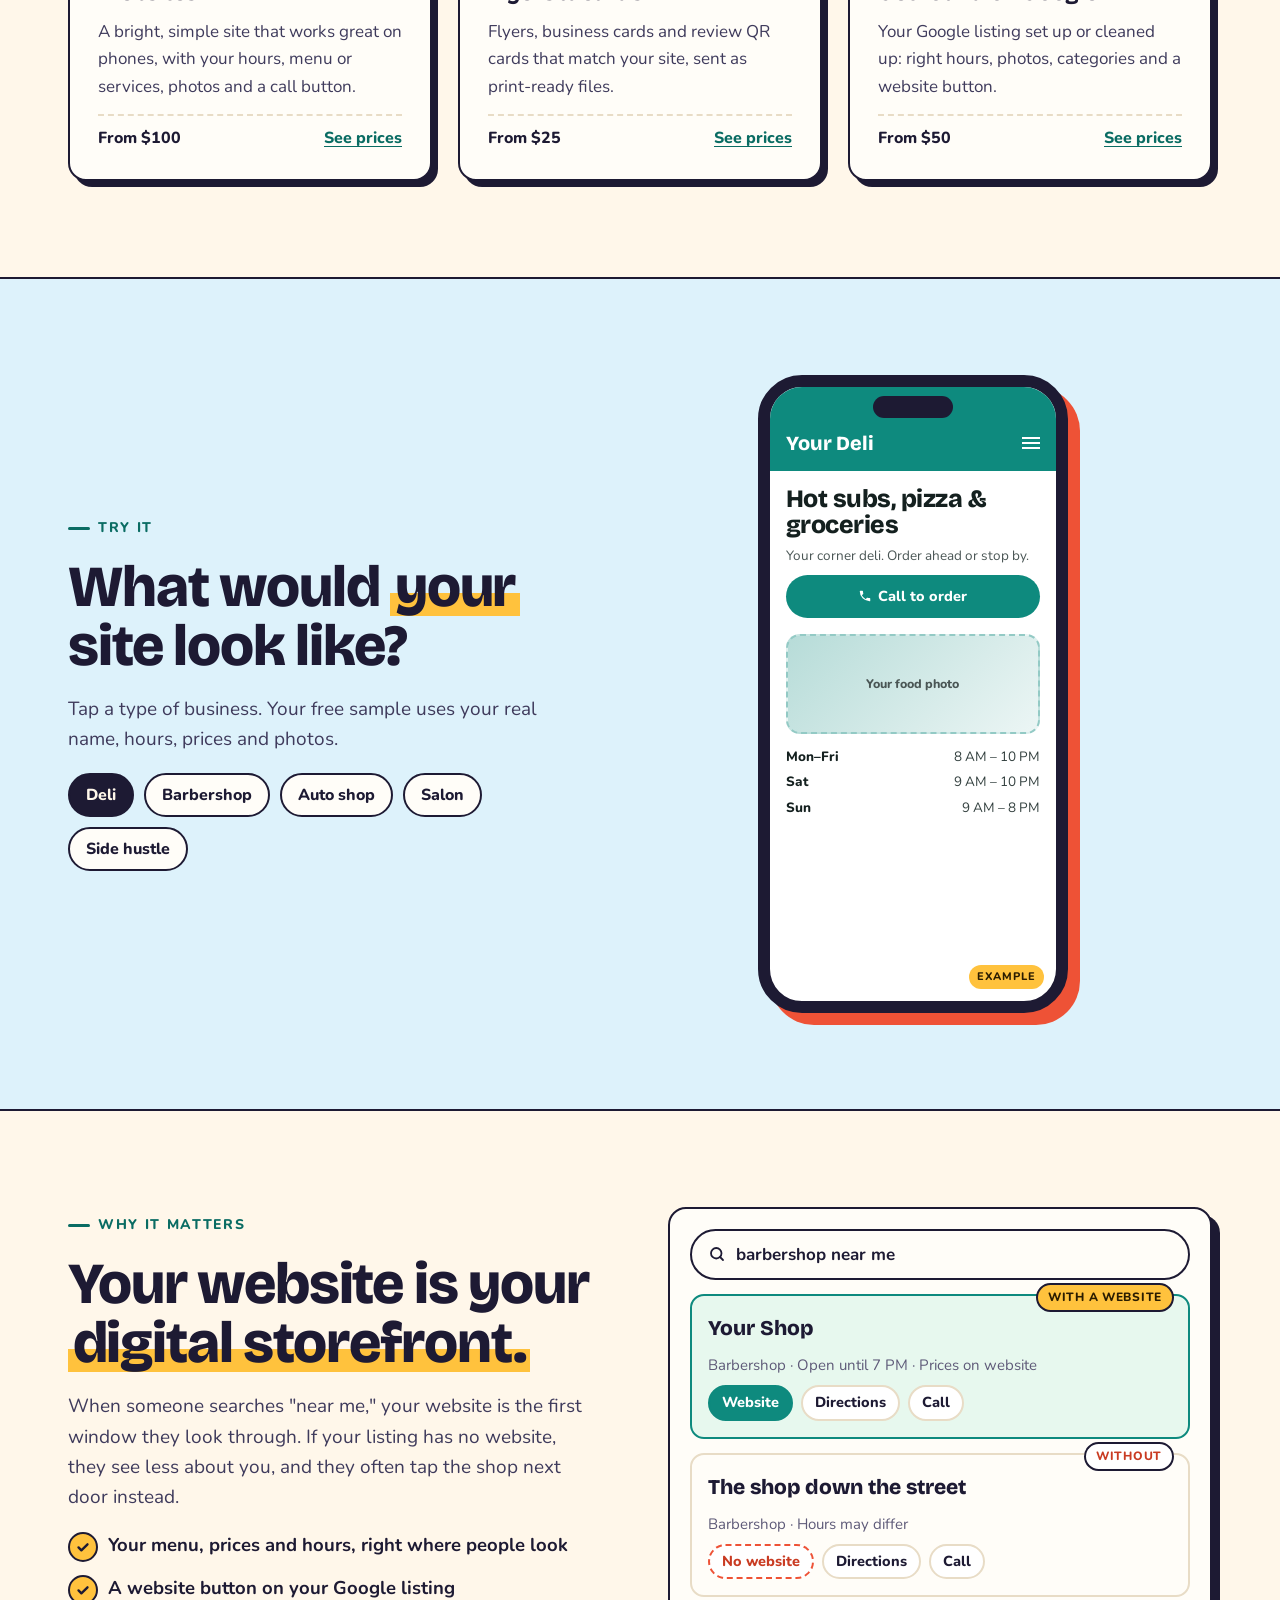
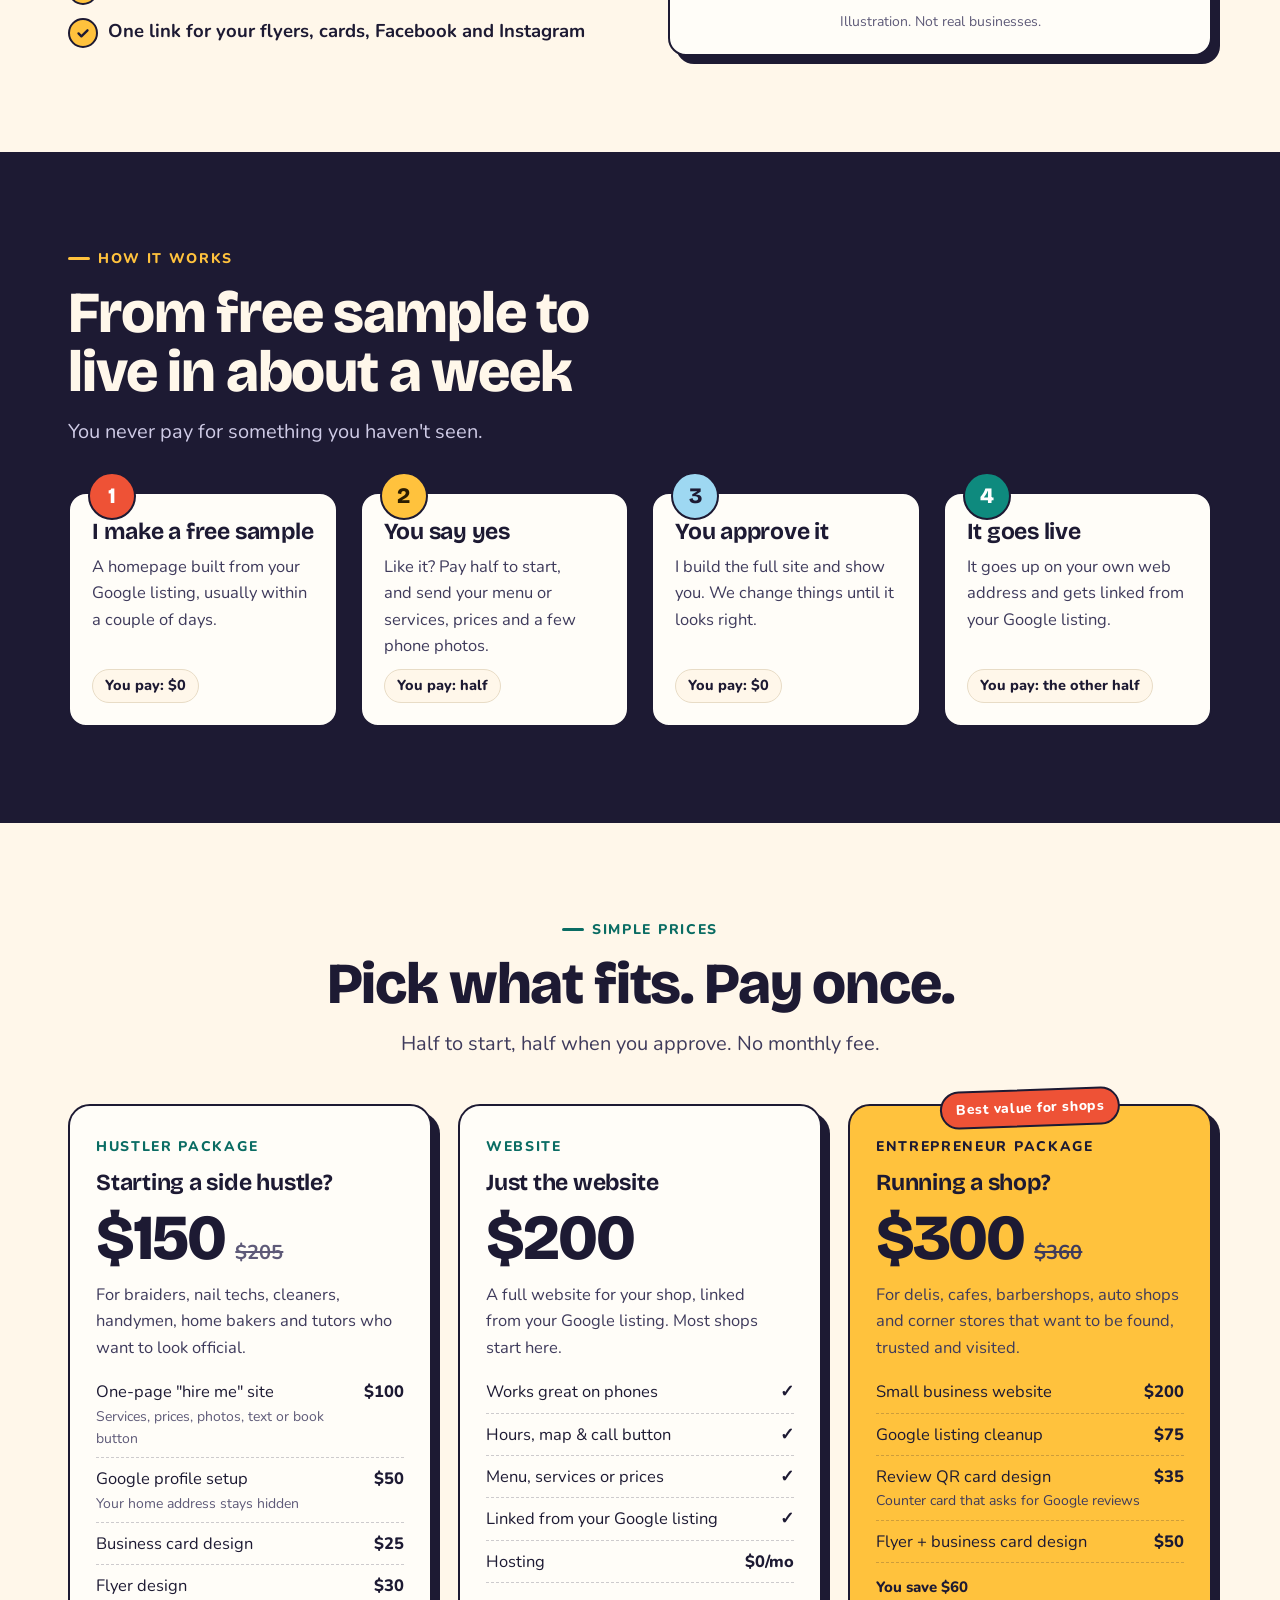
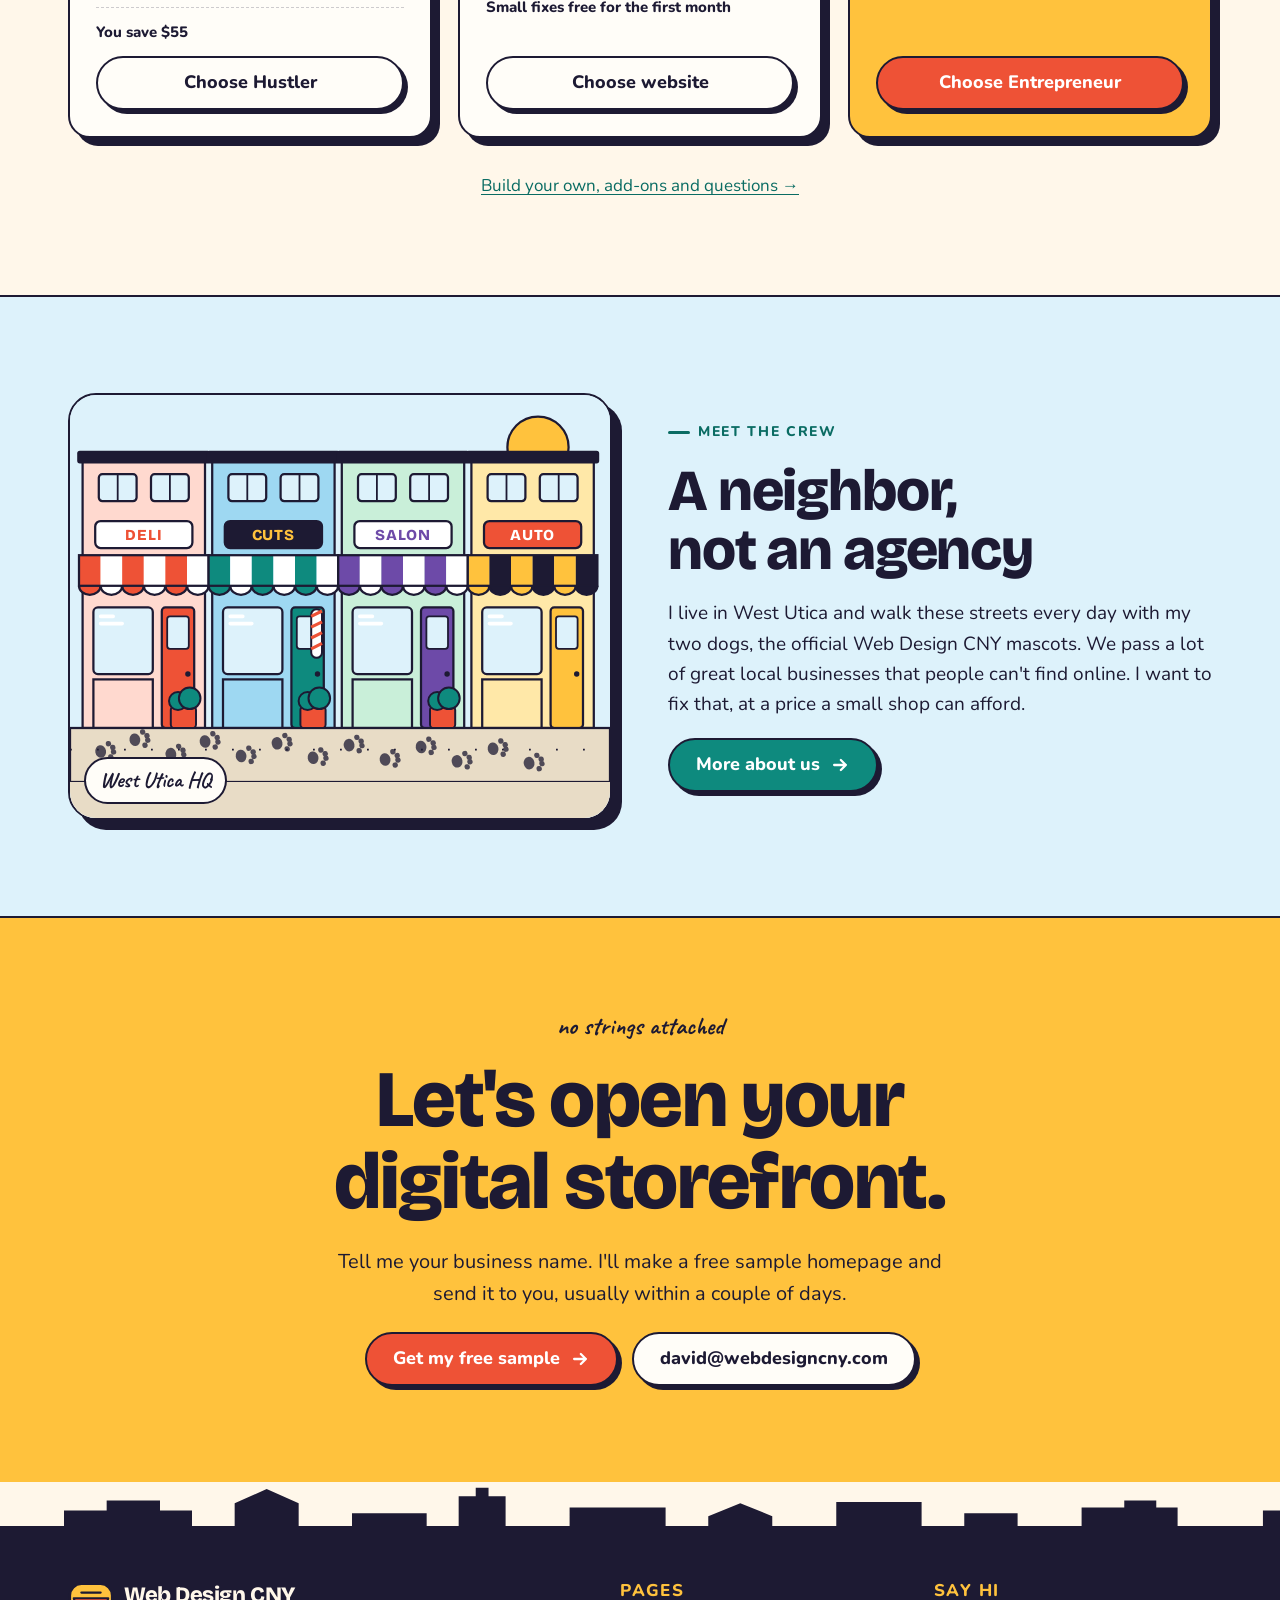
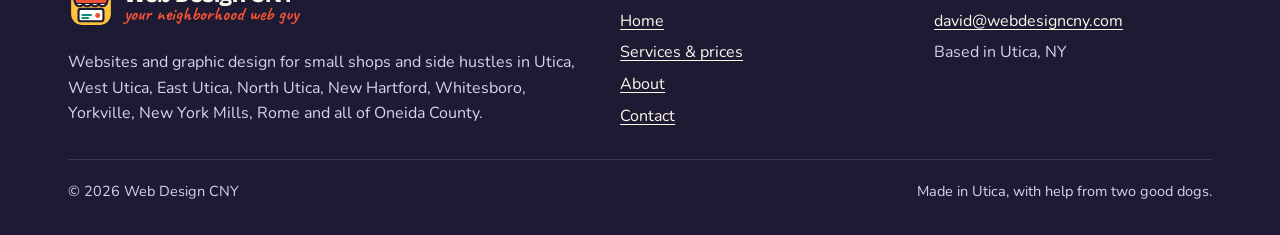
==== commit 8b2e139c: "Lead with the plain offer; move the digital storefront line to the Why it matters section Co-Authore" ====
--- a/index.html
+++ b/index.html
@@ -3,13 +3,13 @@
 <head>
 <meta charset="utf-8">
 <meta name="viewport" content="width=device-width,initial-scale=1,viewport-fit=cover">
-<title>Web Design CNY · Your website is your digital storefront · Utica, NY</title>
+<title>Web Design CNY · $200 websites for small businesses in Utica, NY</title>
 <meta name="description" content="Your website is your digital storefront. Friendly, affordable websites and graphic design for small shops and side hustles in Utica and Central New York. Free sample first, flat prices, no monthly fee.">
 <link rel="canonical" href="https://webdesigncny.com/">
 <meta property="og:type" content="website">
 <meta property="og:site_name" content="Web Design CNY">
 <meta property="og:url" content="https://webdesigncny.com/">
-<meta property="og:title" content="Web Design CNY · Your website is your digital storefront · Utica, NY">
+<meta property="og:title" content="Web Design CNY · $200 websites for small businesses in Utica, NY">
 <meta property="og:description" content="Your website is your digital storefront. Friendly, affordable websites and graphic design for small shops and side hustles in Utica and Central New York. Free sample first, flat prices, no monthly fee.">
 <meta property="og:image" content="https://webdesigncny.com/og-image.png">
 <meta property="og:image:width" content="1200">
@@ -48,8 +48,8 @@
     <div class="wrap">
       <div class="hero-copy">
         <span class="hand-note" data-i18n="home.hand">Hey neighbor!</span>
-        <h1 data-i18n="home.h1">Your website is your <span class="accent">digital storefront.</span></h1>
-        <p class="lede" data-i18n="home.lede">Before customers walk through your door, they check you out on their phone. I'm David, from West Utica, and I build bright, simple websites, flyers and cards that make your digital storefront as welcoming as the real one. I'll make you a free sample first, so you see it before you spend a dollar.</p>
+        <h1 data-i18n="home.h1">Websites for small CNY shops. <span class="accent">$200, one time.</span></h1>
+        <p class="lede" data-i18n="home.lede2">I'm David, from West Utica. I build bright, simple websites, flyers and cards for delis, barbers, salons, auto shops and side hustles. I'll make you a free sample first, so you see it before you spend a dollar. No monthly fee, and you own it.</p>
         <div class="cta">
           <a class="btn btn-red" href="contact.html"><span data-i18n="c.cta">Get my free sample</span><svg width="20" height="20" viewBox="0 0 24 24" aria-hidden="true"><path d="M5 12h14M13 6l6 6-6 6" fill="none" stroke="currentColor" stroke-width="2.8" stroke-linecap="round" stroke-linejoin="round"/></svg></a>
           <a class="btn" href="services.html" data-i18n="home.seeprices">See prices</a>
@@ -128,8 +128,8 @@
     <div class="wrap why-grid">
       <div class="stack reveal">
         <span class="kicker" data-i18n="why.k">Why it matters</span>
-        <h2 data-i18n="why.h">When someone searches "near me," who do they pick?</h2>
-        <p class="lede" data-i18n="why.p">New customers look you up on their phone before they walk in. If your listing has no website, they see less about you, and they often tap the shop next door instead.</p>
+        <h2 data-i18n="why.h2">Your website is your <span class="hl">digital storefront.</span></h2>
+        <p class="lede" data-i18n="why.p2">When someone searches "near me," your website is the first window they look through. If your listing has no website, they see less about you, and they often tap the shop next door instead.</p>
         <ul class="ticks"><li data-i18n="why.t1">Your menu, prices and hours, right where people look</li><li data-i18n="why.t2">A website button on your Google listing</li><li data-i18n="why.t3">One link for your flyers, cards, Facebook and Instagram</li></ul>
       </div>
       <div class="serp reveal" style="--rd:.15s" role="img" aria-label="Illustration of two search results: one shop has a website, the other does not">
